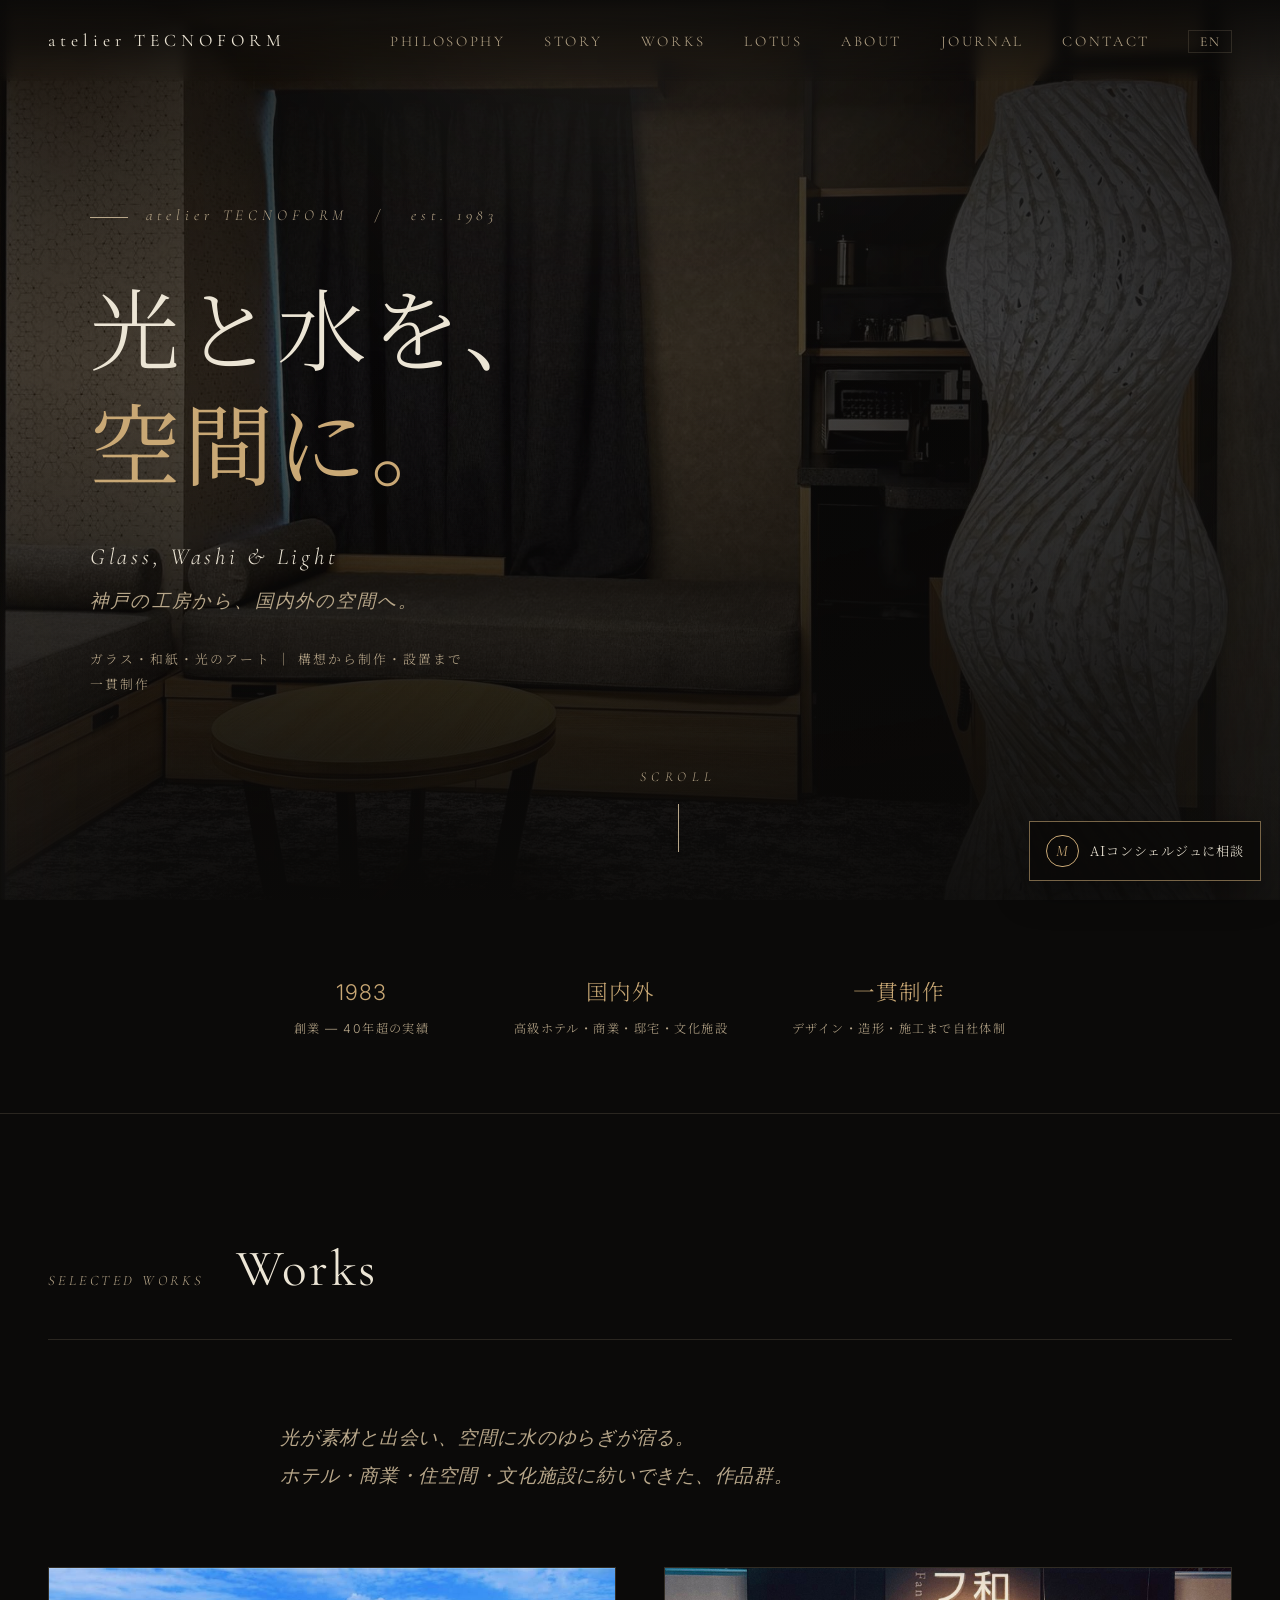
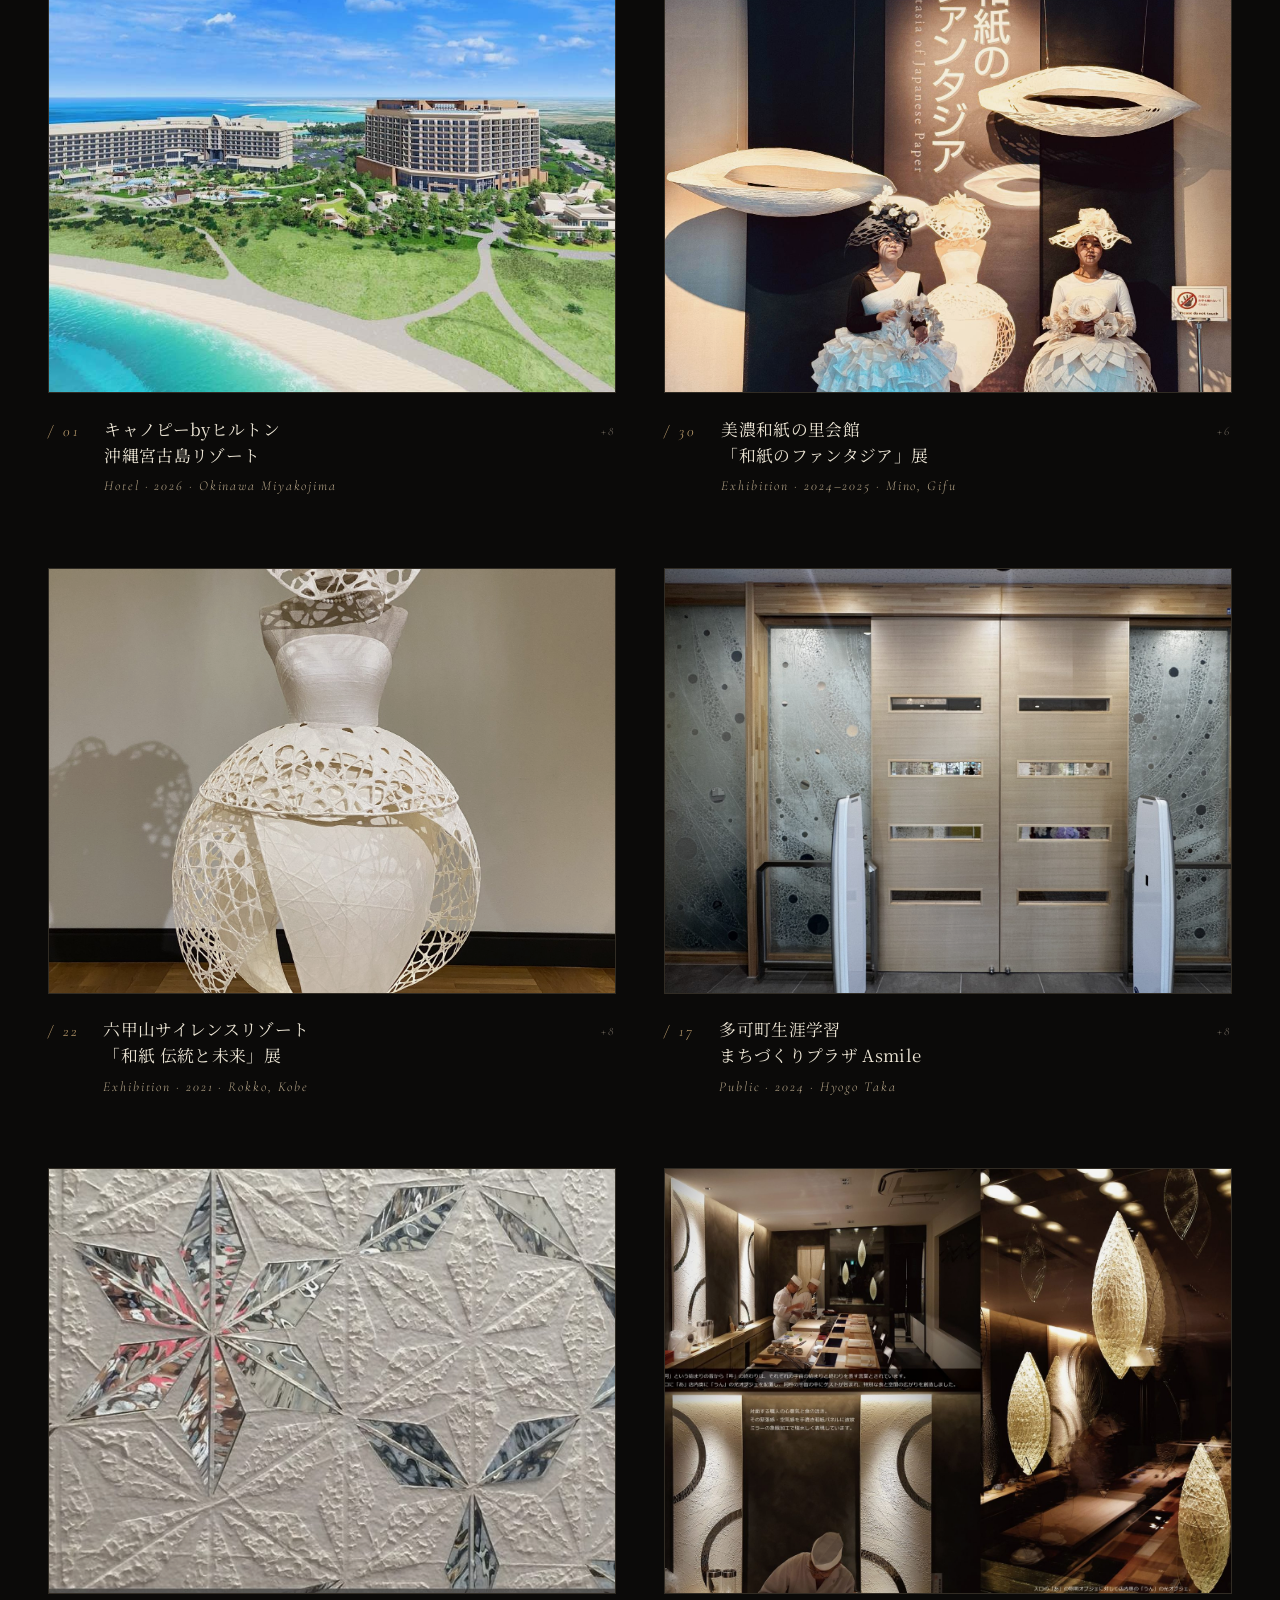
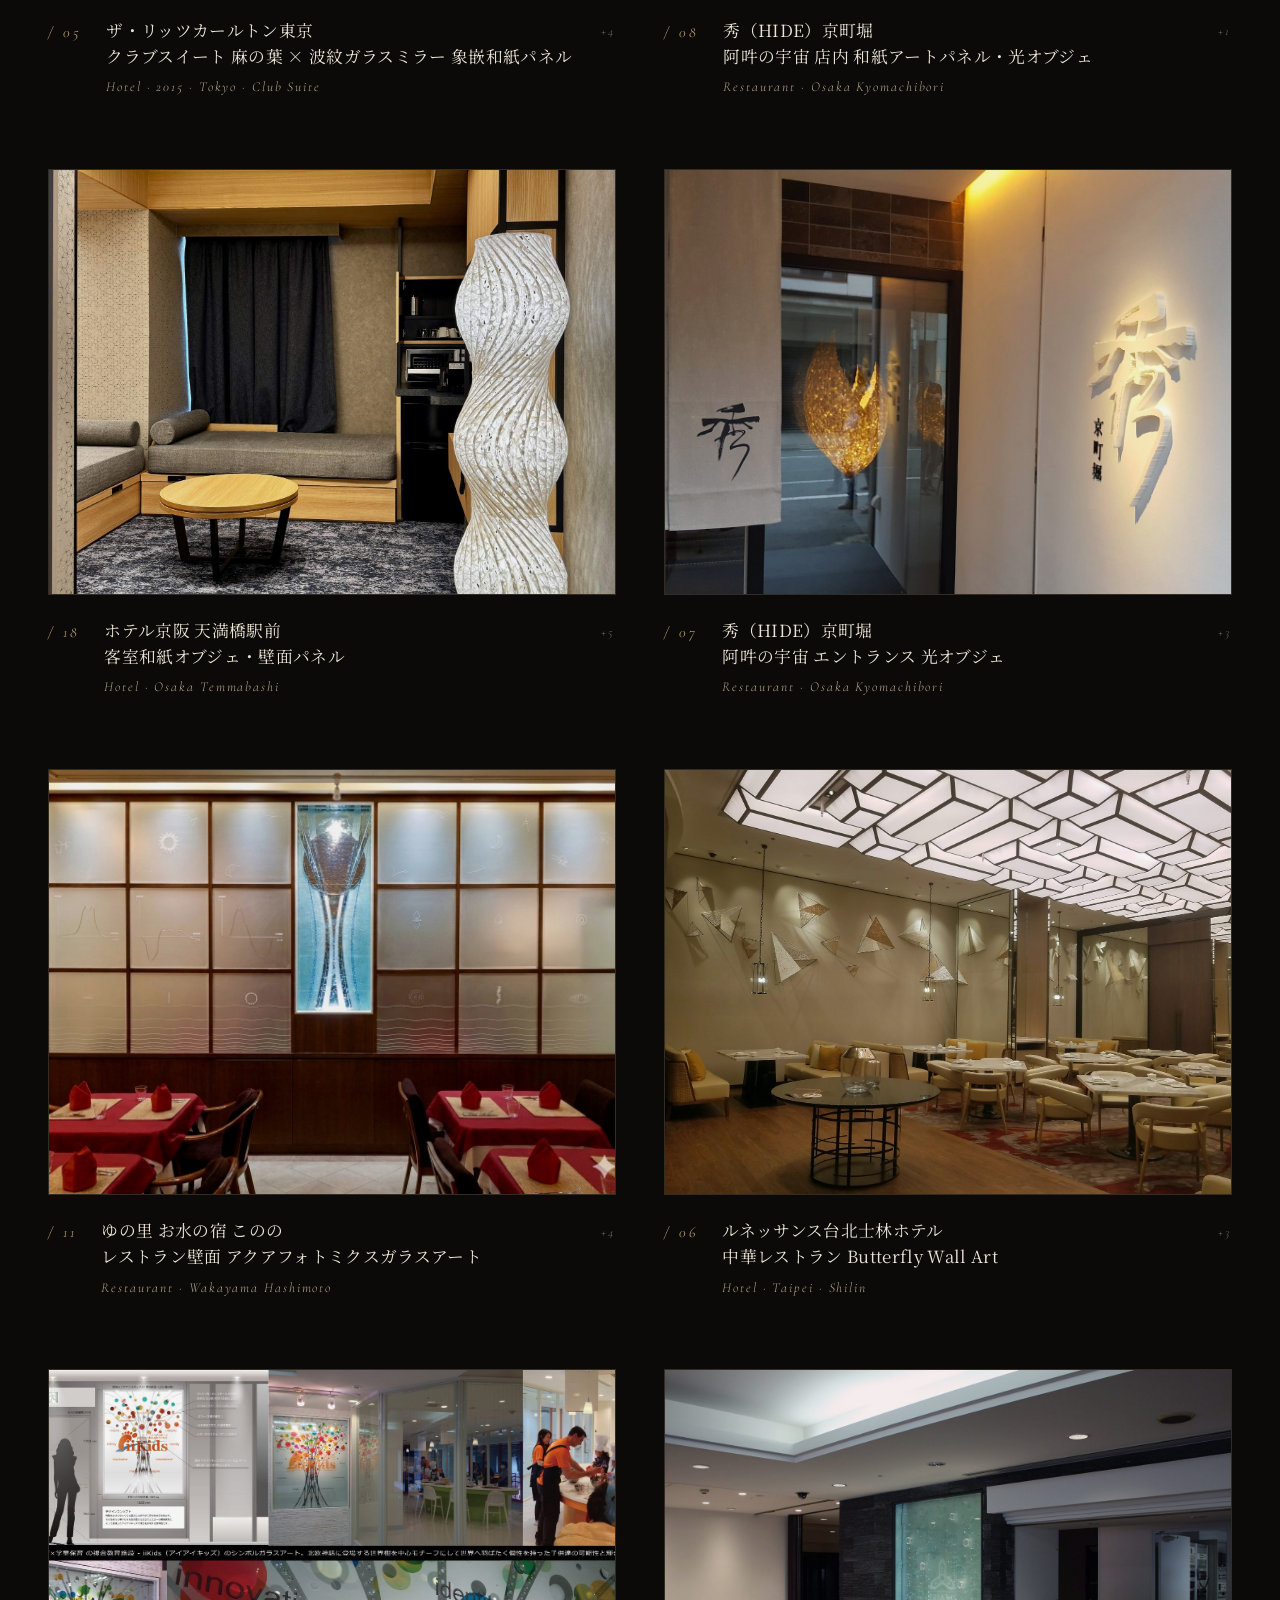
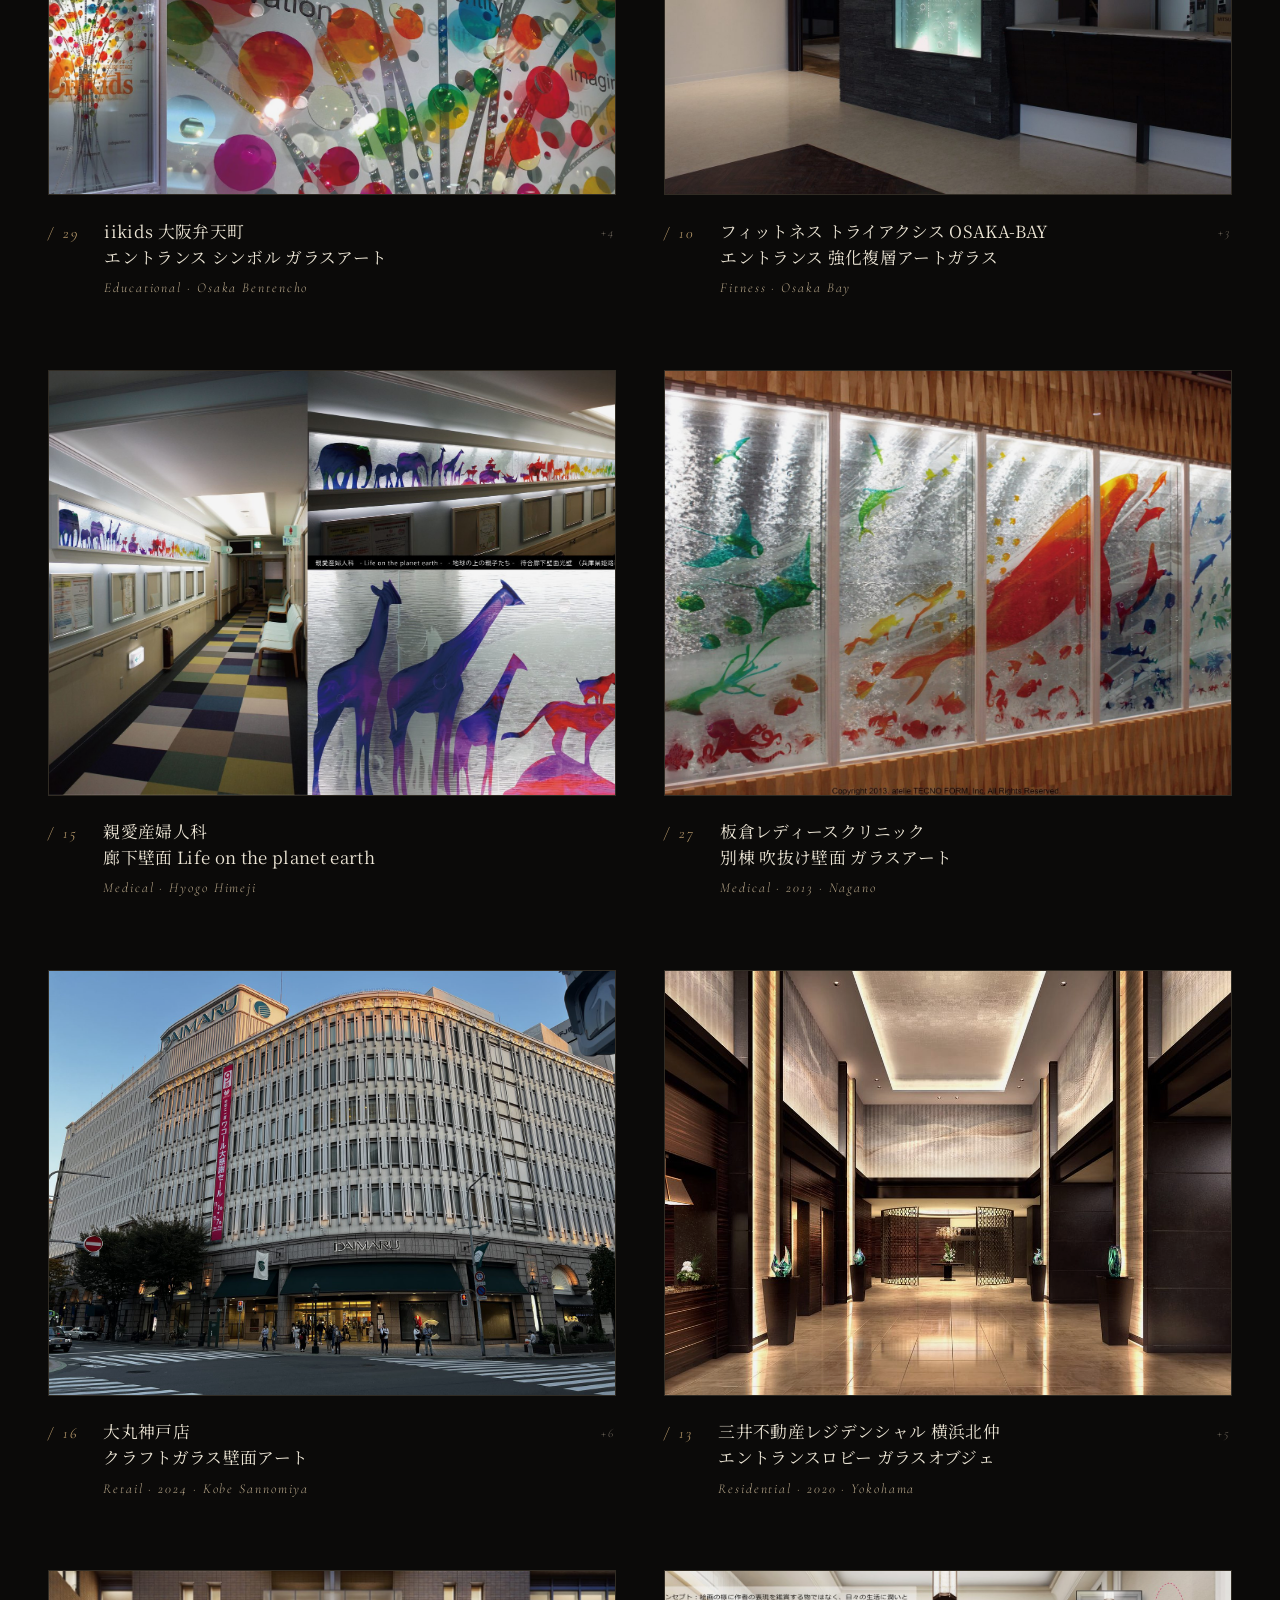
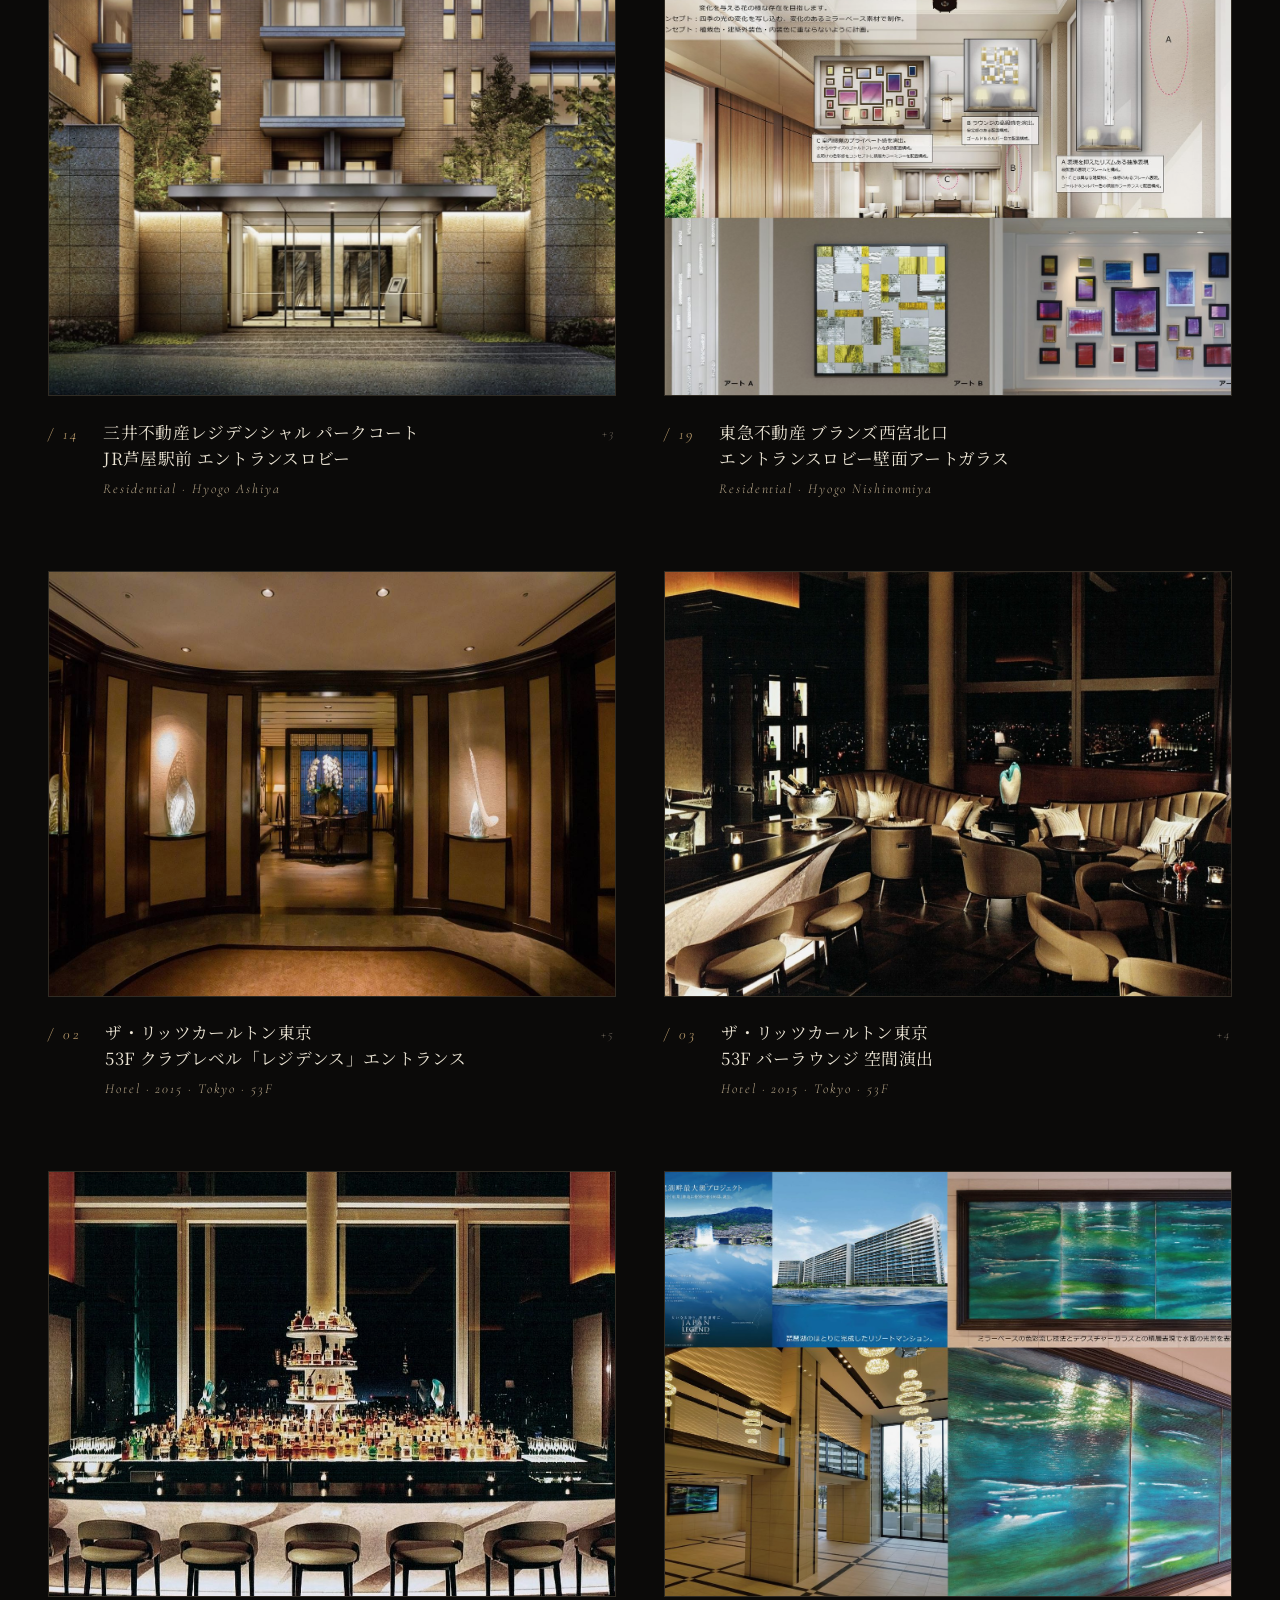
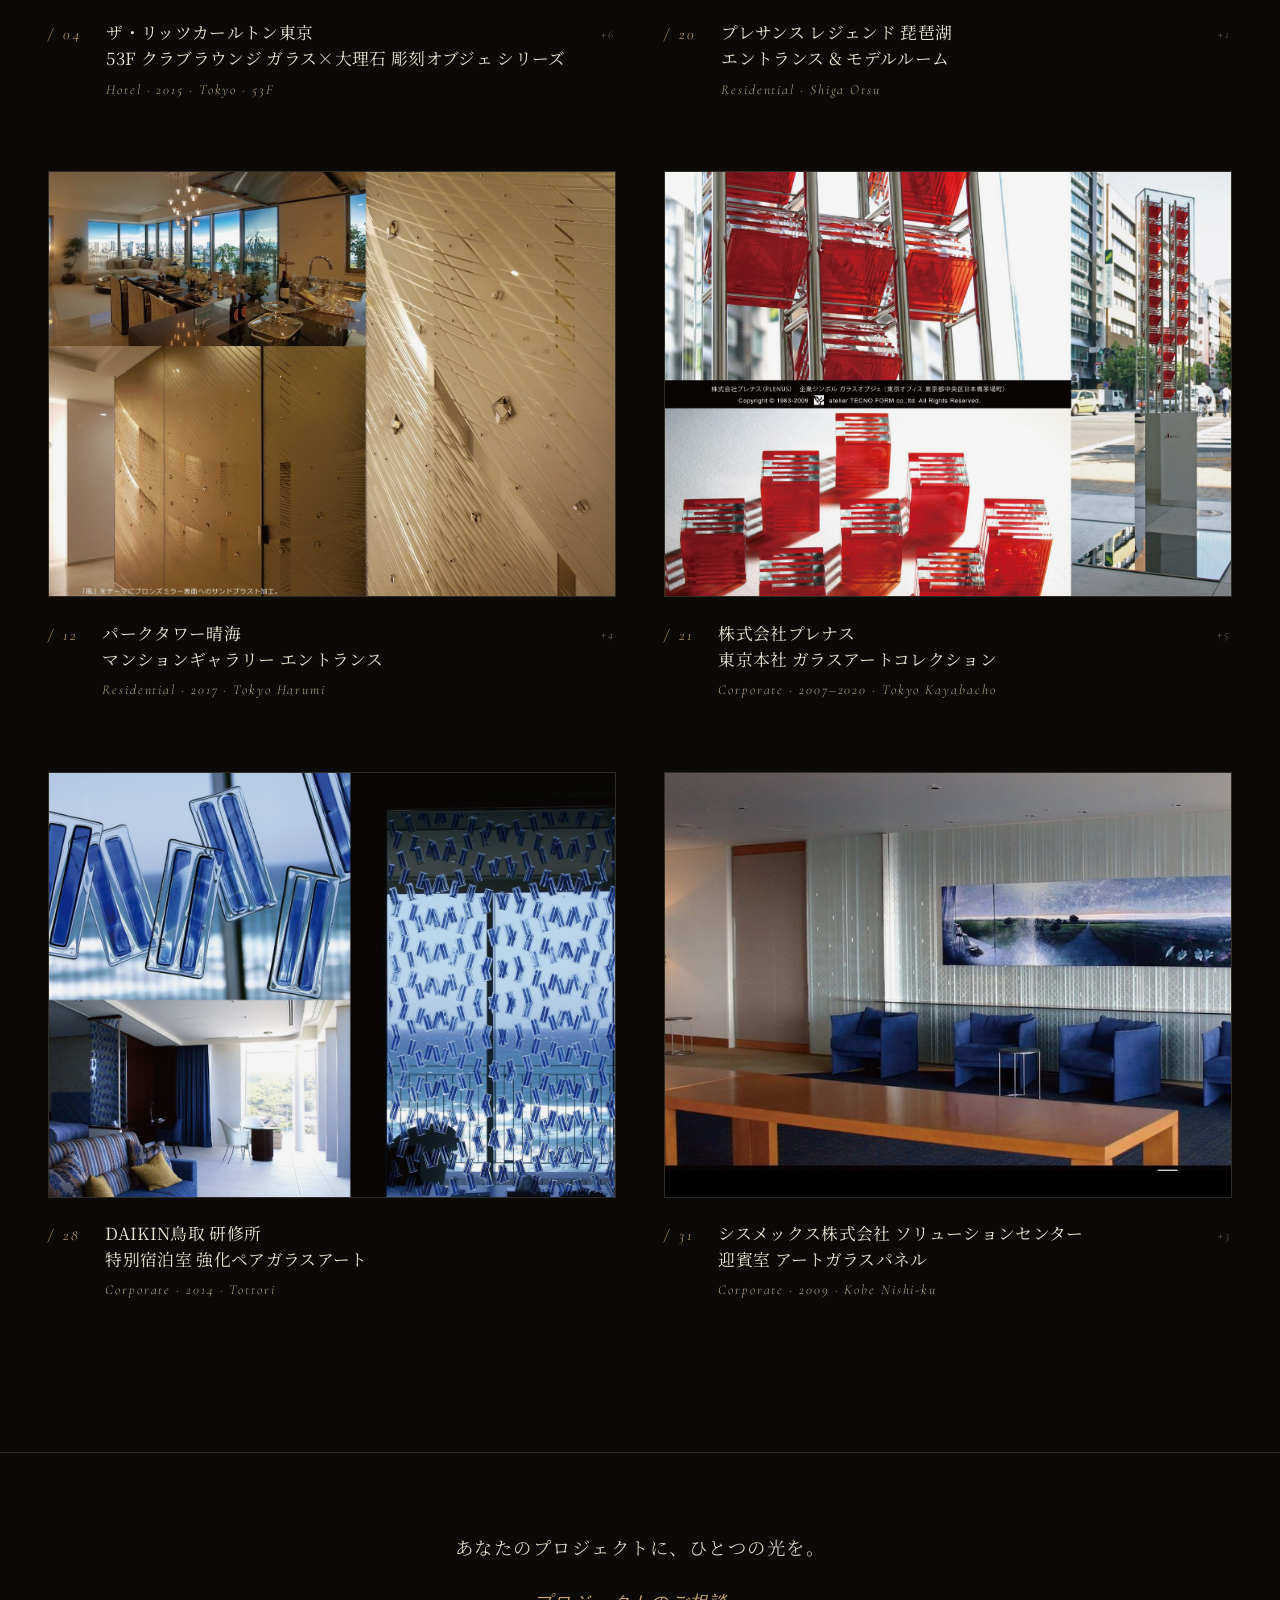
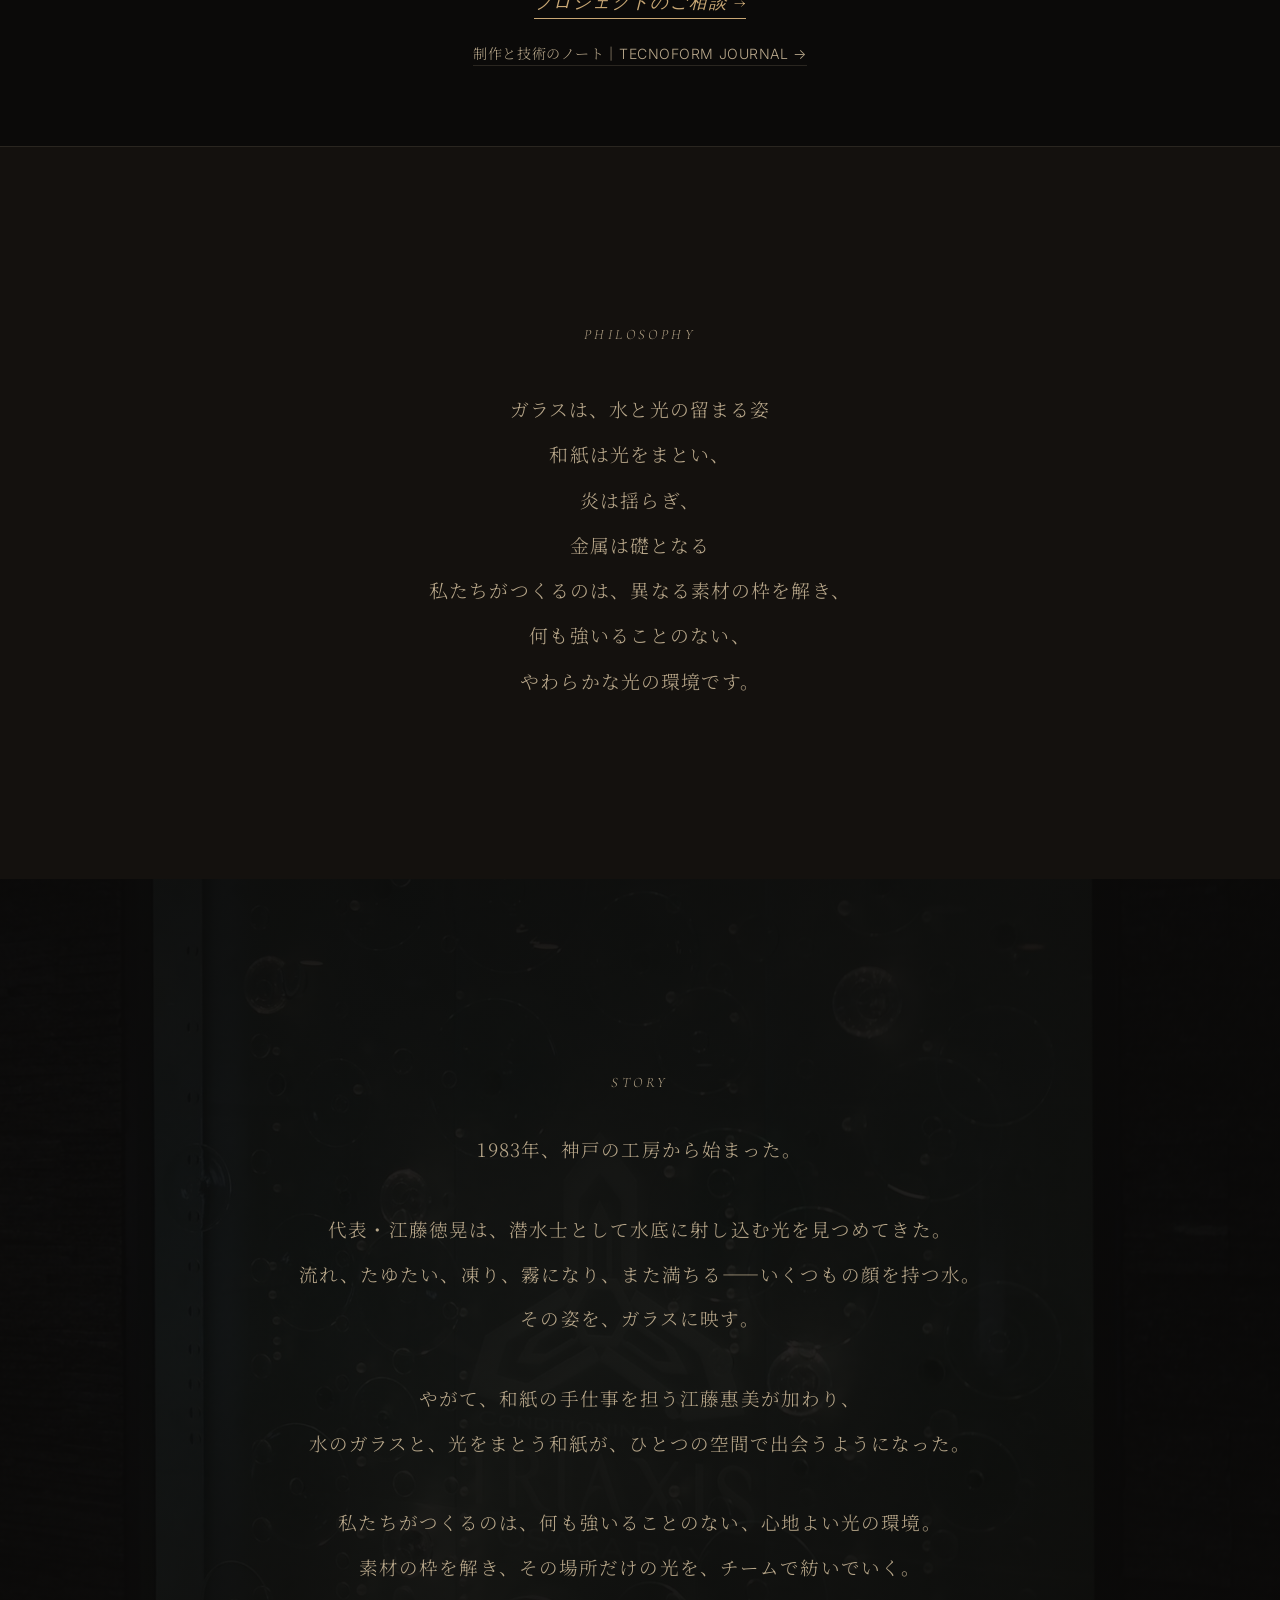
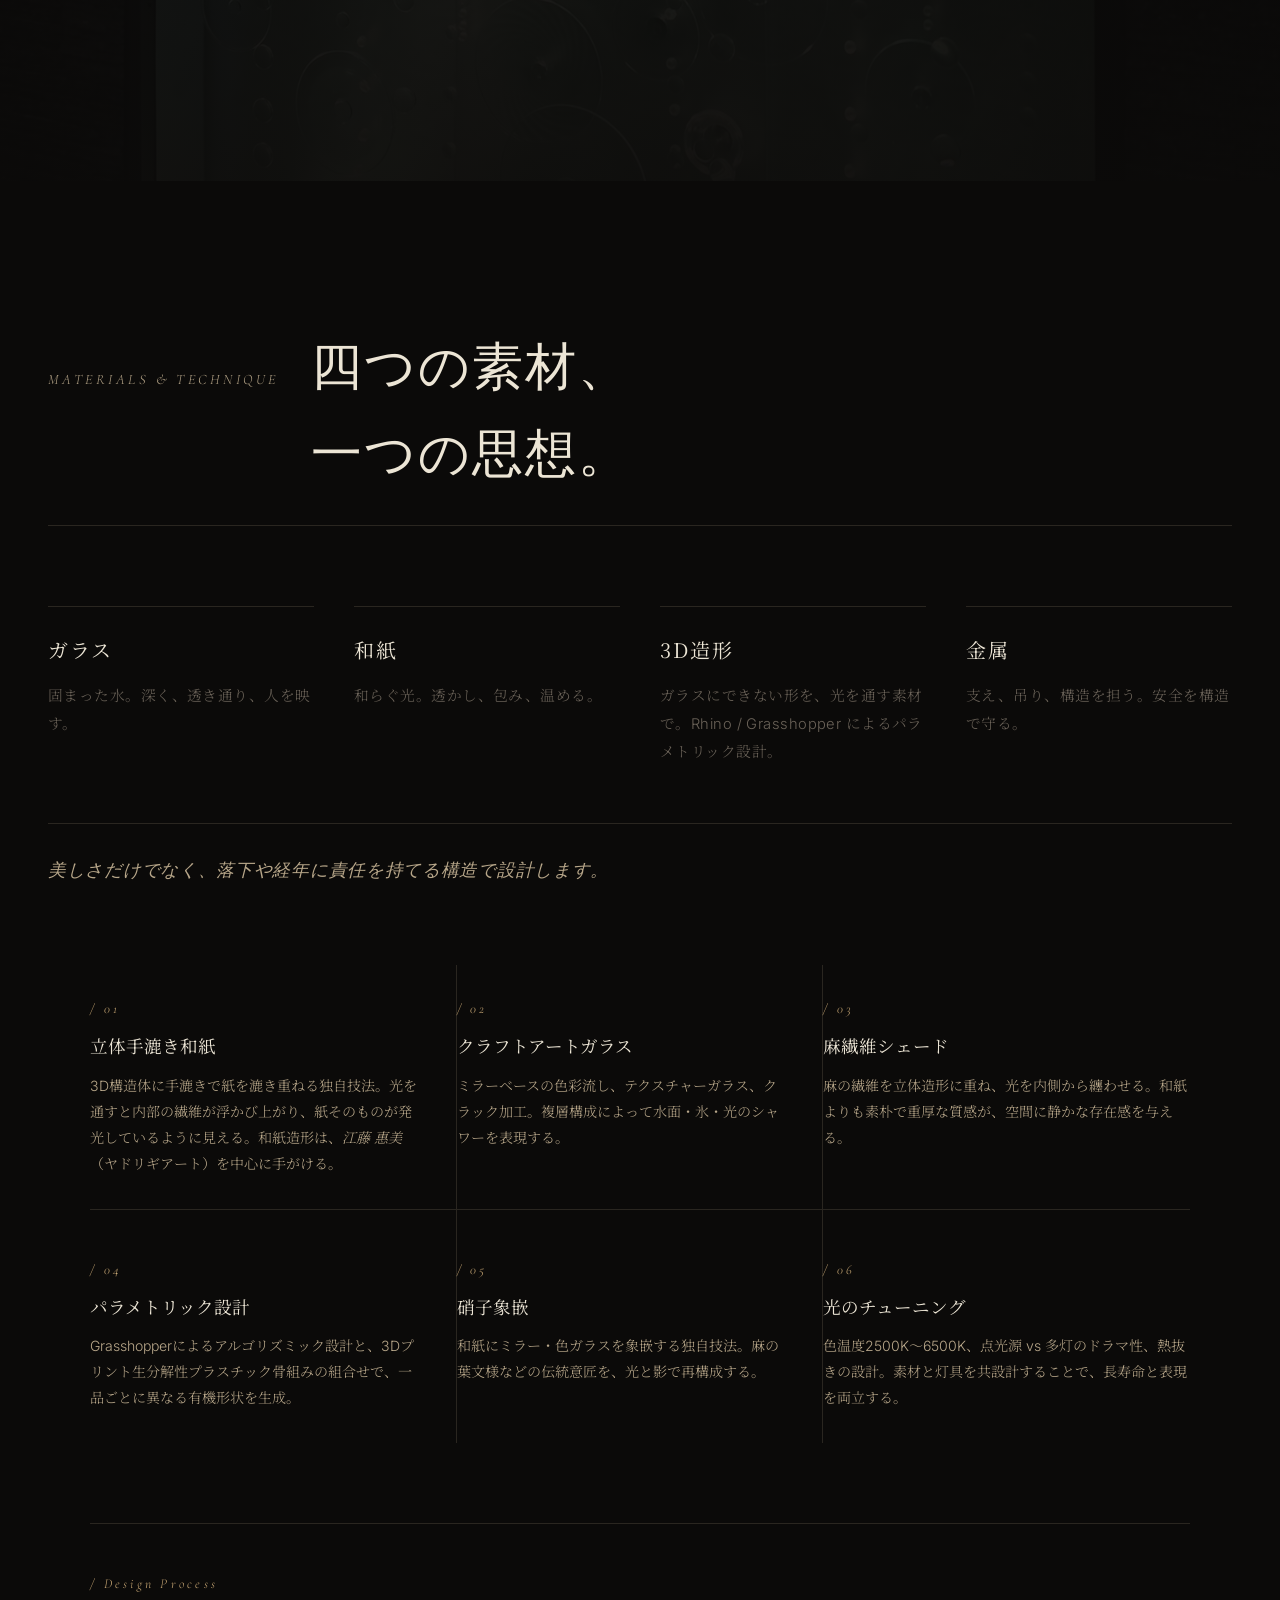
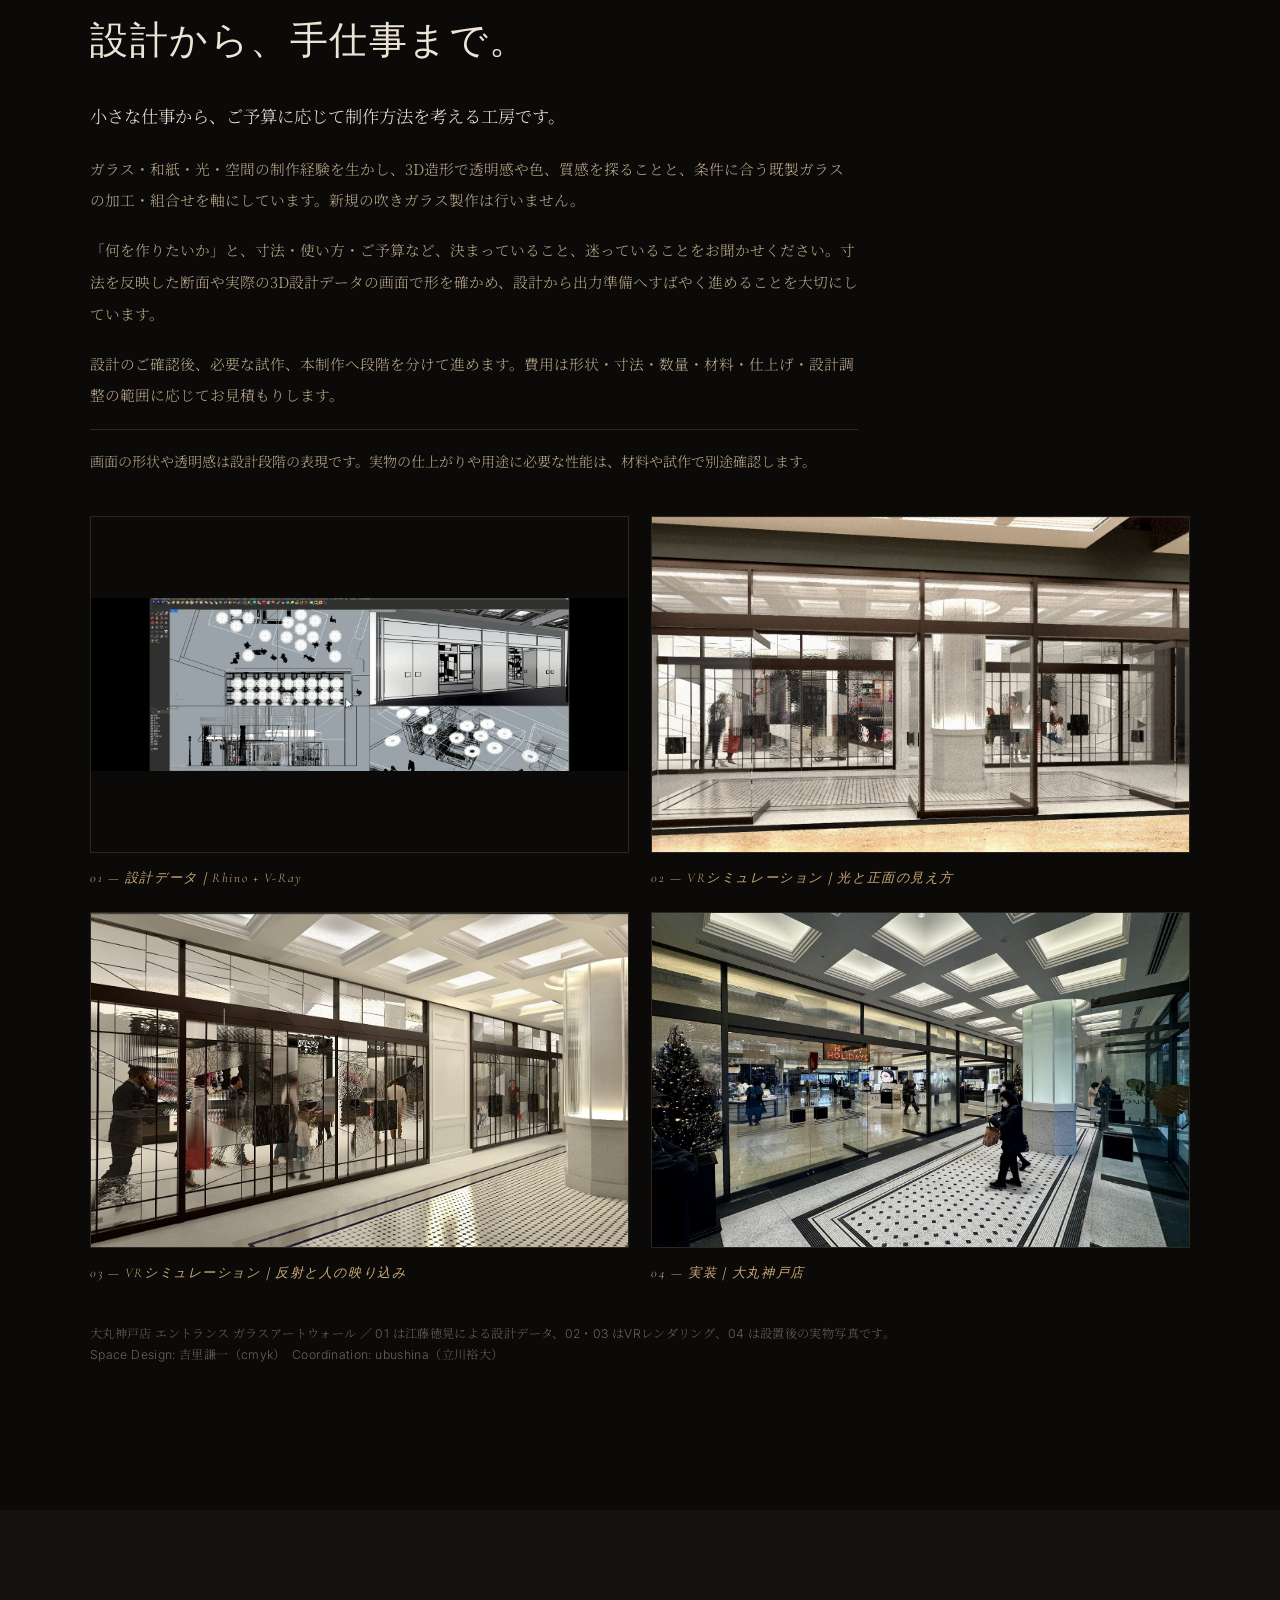
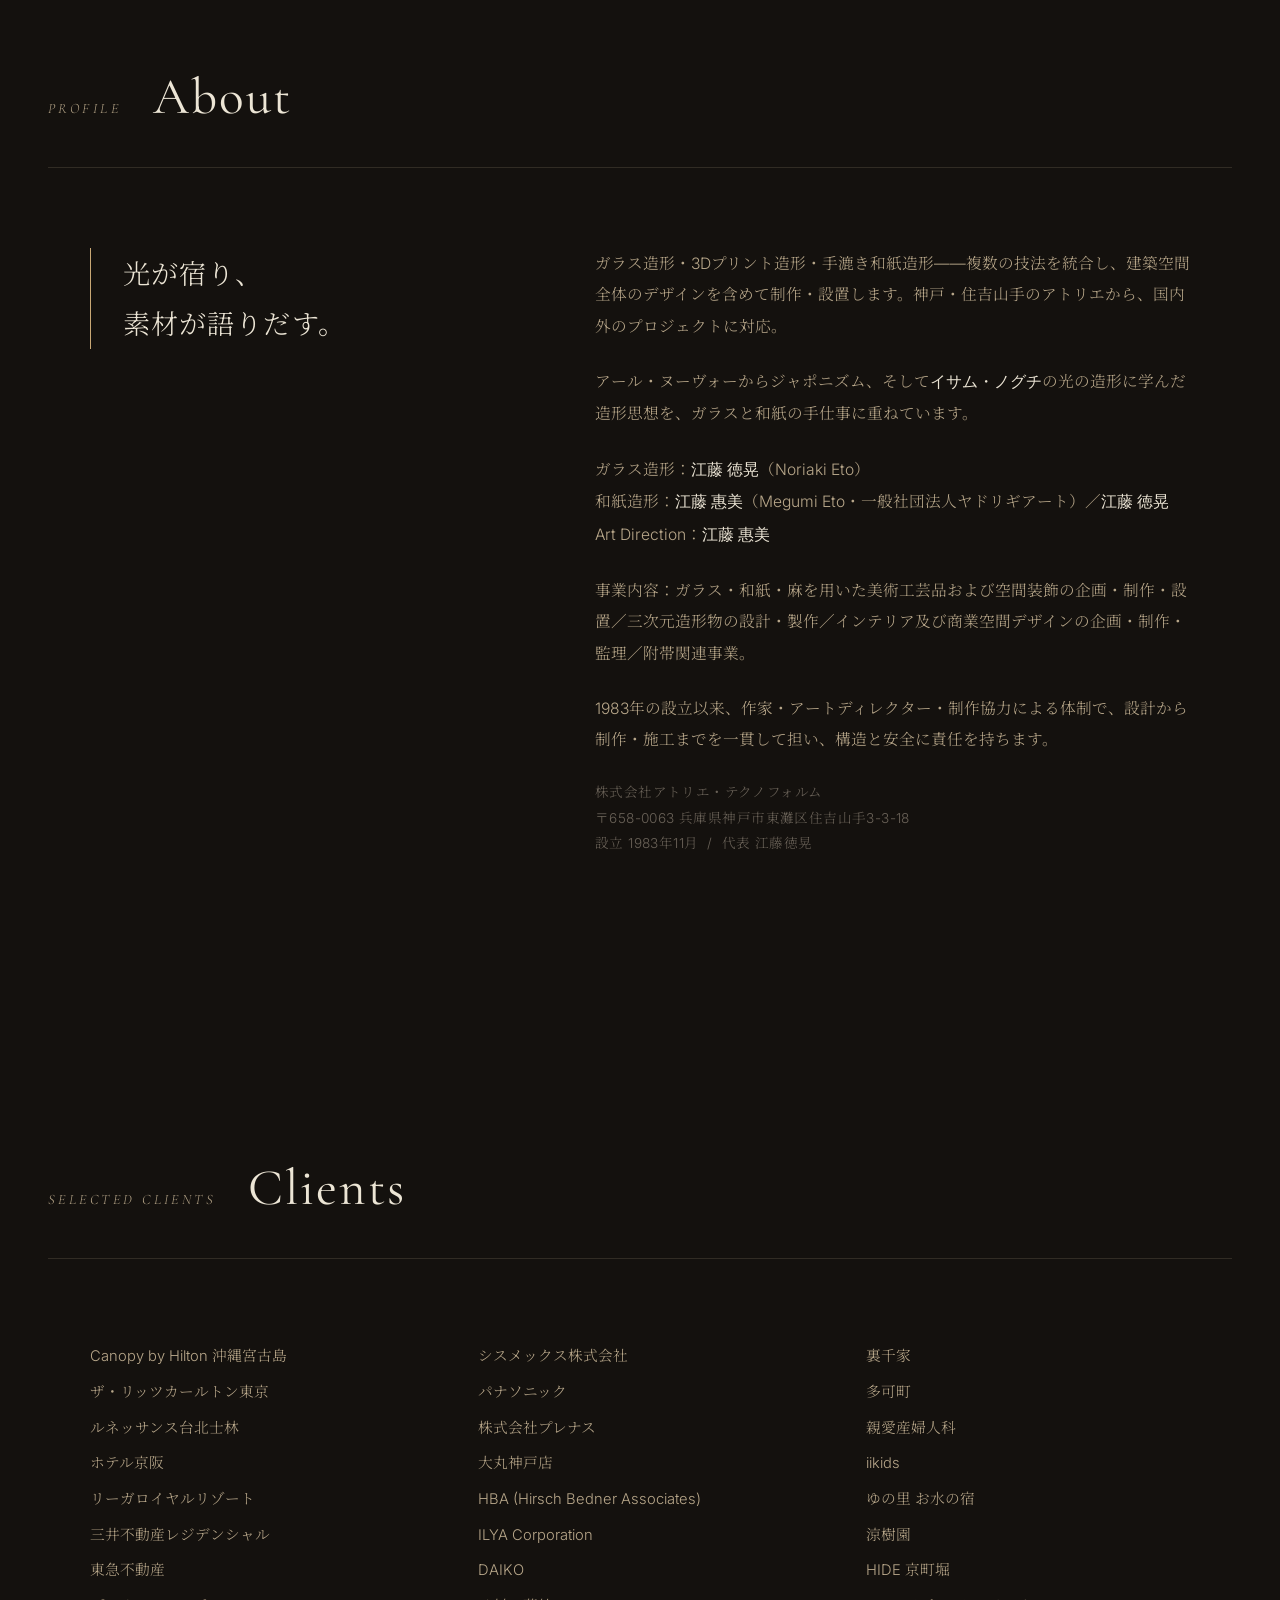
==== index.html @ 1a3e316c "Merge a1945842712498d7104a9cc98749a6c8e4fd6892 into 557e2948858fb593e59379b5f1c42b4d461e4089" ====
<!DOCTYPE html>
<html lang="ja">
<head>
<meta charset="UTF-8">
<meta name="viewport" content="width=device-width, initial-scale=1.0">
<title>ガラスアート・和紙・光の空間制作 | atelier TECNOFORM（神戸・1983〜）</title>
<meta name="description" content="ホテル・商業空間・邸宅・医療施設のガラスアート、和紙照明、光のインスタレーションを、構想から制作・設置まで一貫制作。ザ・リッツ・カールトン東京、三井不動産ほか実績多数。神戸の工房 atelier TECNOFORM。">
<meta name="keywords" content="光と水の作家,江藤徳晃,ガラスアート,和紙照明,パラメトリックデザイン,照明オブジェ,エントランスアート,高級ホテル内装,企業エントランス,邸宅アート,壁面アート,アトリエ,テクノフォルム">
<link rel="icon" type="image/svg+xml" href="favicon.svg">
<link rel="stylesheet" href="mirai.css">
<!-- Open Graph -->
<meta property="og:title" content="ガラスアート・和紙・光の空間制作 | atelier TECNOFORM">
<meta property="og:description" content="ホテル・商業・邸宅・医療施設のガラスアート、和紙照明、光のインスタレーション。構想から制作・設置まで一貫制作。神戸の工房 atelier TECNOFORM。">
<meta property="og:type" content="website">
<meta property="og:url" content="https://atelier-tecnoform.com/">
<meta property="og:image" content="https://atelier-tecnoform.com/images/ogp.jpg">
<meta property="og:locale" content="ja_JP">
<meta property="og:site_name" content="atelier TECNOFORM">
<!-- Twitter Card -->
<meta name="twitter:card" content="summary_large_image">
<meta name="twitter:title" content="ガラスアート・和紙・光の空間制作 | atelier TECNOFORM">
<meta name="twitter:description" content="ホテル・商業・邸宅・医療施設のガラスアート、和紙照明、光のインスタレーション。神戸の工房 atelier TECNOFORM。">
<meta name="twitter:image" content="https://atelier-tecnoform.com/images/ogp.jpg">
<link rel="canonical" href="https://atelier-tecnoform.com/">
<link rel="preconnect" href="https://fonts.googleapis.com">
<link rel="preconnect" href="https://fonts.gstatic.com" crossorigin>
<link href="https://fonts.googleapis.com/css2?family=Cormorant+Garamond:ital,wght@0,300;0,400;0,500;1,300;1,400&family=Noto+Serif+JP:wght@200;300;400;500&family=Inter:wght@300;400;500&display=swap" rel="stylesheet">
<style>
:root {
  --ink: #0b0a09;
  --ink-soft: #14110e;
  --paper: #ece5d5;
  --paper-soft: #b8a78a;
  --paper-mute: #6a6258;
  --line: rgba(184, 167, 138, 0.18);
  --accent: #c9a875;
}
* { margin: 0; padding: 0; box-sizing: border-box; }
html { scroll-behavior: smooth; -webkit-font-smoothing: antialiased; }
body {
  background: var(--ink);
  color: var(--paper);
  font-family: 'Inter', 'Noto Serif JP', -apple-system, BlinkMacSystemFont, sans-serif;
  font-weight: 300;
  line-height: 1.7;
  overflow-x: hidden;
}
img { display: block; max-width: 100%; }
a { color: inherit; text-decoration: none; }

/* ===== NAVIGATION ===== */
.site-nav {
  position: fixed; top: 0; left: 0; right: 0;
  display: flex; justify-content: space-between; align-items: center;
  padding: 1.6rem 3rem;
  z-index: 100;
  background: linear-gradient(to bottom, rgba(11,10,9,0.92), rgba(11,10,9,0));
  backdrop-filter: blur(6px);
  -webkit-backdrop-filter: blur(6px);
  transition: padding 0.4s ease, background 0.4s ease;
}
.site-nav.scrolled {
  padding: 1rem 3rem;
  background: rgba(11,10,9,0.94);
}
.nav-logo {
  font-family: 'Cormorant Garamond', serif;
  font-size: 1.1rem; font-weight: 400;
  letter-spacing: 0.28em;
  color: var(--paper);
  white-space: nowrap;
}
.nav-links {
  list-style: none; display: flex; gap: 2.4rem;
}
.nav-links a {
  font-family: 'Cormorant Garamond', serif;
  font-size: 0.92rem; letter-spacing: 0.18em;
  text-transform: uppercase;
  color: var(--paper-soft);
  transition: color 0.3s ease;
}
.nav-links a:hover { color: var(--paper); }
.nav-toggle { display: none; background: none; border: none; color: var(--paper); cursor: pointer; }

@media (max-width: 768px) {
  .site-nav { padding: 1rem 1.2rem; }
  .nav-logo { font-size: 0.95rem; letter-spacing: 0.16em; }
  .nav-links { display: none; position: absolute; top: 100%; left: 0; right: 0;
    flex-direction: column; gap: 0; padding: 1rem 1.5rem 2rem;
    background: rgba(11,10,9,0.98); backdrop-filter: blur(8px); }
  .nav-links.open { display: flex; }
  .nav-links li { border-bottom: 1px solid var(--line); padding: 1.1rem 0; }
  .nav-toggle { display: block; font-size: 1.4rem; letter-spacing: 0.18em; }
}

/* ===== HERO ===== */
#hero {
  position: relative;
  min-height: 100vh; min-height: 100svh;
  display: flex; flex-direction: column; justify-content: center;
  padding: 0 3rem; overflow: hidden;
}
.hero-bg-slides {
  position: absolute; inset: 0; z-index: 0; overflow: hidden;
  background: var(--ink);
}
.hero-bg-slide {
  position: absolute; inset: 0;
  background-size: cover; background-position: center;
  opacity: 0;
  transition: opacity 2.4s ease-in-out;
}
.hero-bg-slide.active {
  opacity: 0.42;
  animation: kenBurns 12s ease-out forwards;
}
@keyframes kenBurns {
  0% { transform: scale(1.0); }
  100% { transform: scale(1.10); }
}
.hero-bg-veil {
  position: absolute; inset: 0; z-index: 1;
  background: 
    radial-gradient(ellipse at 30% 50%, transparent 0%, rgba(11,10,9,0.55) 70%),
    linear-gradient(to bottom, rgba(11,10,9,0.32) 0%, rgba(11,10,9,0.18) 40%, rgba(11,10,9,0.85) 100%);
}
.hero-content {
  position: relative; z-index: 2;
  max-width: 1100px; margin: 0 auto; width: 100%;
}
.hero-mark {
  font-family: 'Cormorant Garamond', serif; font-style: italic;
  font-size: 0.95rem; color: var(--paper-soft);
  letter-spacing: 0.32em;
  margin-bottom: 2.5rem;
  opacity: 0; animation: heroFadeUp 1.4s ease 0.3s forwards;
}
.hero-mark::before {
  content: ""; display: inline-block;
  width: 38px; height: 1px; background: var(--paper-soft);
  vertical-align: middle; margin-right: 1.1rem;
}
.hero-title {
  font-family: 'Noto Serif JP', serif;
  font-weight: 300;
  font-size: clamp(2.6rem, 7vw, 5.6rem);
  line-height: 1.28; letter-spacing: 0.04em;
  color: var(--paper);
  margin-bottom: 2.4rem;
  opacity: 0; animation: heroFadeUp 1.6s ease 0.7s forwards;
}
.hero-title em {
  font-style: normal; color: var(--accent);
  font-weight: 400;
}
.hero-sub {
  font-family: 'Cormorant Garamond', serif;
  font-style: italic; font-size: 1.15rem;
  color: var(--paper-soft);
  letter-spacing: 0.12em; max-width: 580px;
  line-height: 1.8;
  opacity: 0; animation: heroFadeUp 1.6s ease 1.1s forwards;
}
.hero-sub-poem {
  display: inline-block;
  font-style: italic;
  font-size: 1.45rem;
  letter-spacing: 0.16em;
  color: var(--paper);
  margin-bottom: 0.4rem;
}
.hero-scroll {
  position: absolute; bottom: 3rem; left: 50%;
  transform: translateX(-50%); z-index: 2;
  font-family: 'Cormorant Garamond', serif; font-style: italic;
  font-size: 0.85rem; letter-spacing: 0.4em;
  color: var(--paper-soft); text-transform: uppercase;
  opacity: 0; animation: heroFadeUp 1.6s ease 1.5s forwards;
}
.hero-scroll::after {
  content: ""; display: block;
  width: 1px; height: 48px; background: var(--paper-soft);
  margin: 1rem auto 0;
  animation: scrollLine 2.2s ease-in-out infinite;
  transform-origin: top;
}
@keyframes heroFadeUp {
  from { opacity: 0; transform: translateY(20px); }
  to { opacity: 1; transform: translateY(0); }
}
@keyframes scrollLine {
  0%, 100% { transform: scaleY(0.3); opacity: 0.3; }
  50% { transform: scaleY(1); opacity: 1; }
}
@media (max-width: 768px) {
  #hero { padding: 0 1.5rem; }
  .hero-mark { font-size: 0.78rem; margin-bottom: 1.8rem; }
  .hero-mark::before { width: 22px; margin-right: 0.8rem; }
  .hero-sub-poem { font-size: 1.18rem; letter-spacing: 0.12em; }
  .hero-scroll { font-size: 0.7rem; bottom: 2rem; }
  .hero-scroll::after { height: 32px; }
}

/* ===== SECTION COMMON ===== */
section {
  padding: 9rem 3rem;
  position: relative;
}
@media (max-width: 768px) {
  section { padding: 5rem 1.5rem; }
}
.section-head {
  max-width: 1280px; margin: 0 auto 5rem;
  display: flex; align-items: baseline; gap: 2rem;
  border-bottom: 1px solid var(--line);
  padding-bottom: 1.6rem;
}
.section-label {
  font-family: 'Cormorant Garamond', serif; font-style: italic;
  font-size: 0.9rem; letter-spacing: 0.24em;
  color: var(--paper-soft); text-transform: uppercase;
}
.section-title {
  font-family: 'Cormorant Garamond', serif; font-weight: 400;
  font-size: clamp(2rem, 4vw, 3.4rem);
  letter-spacing: 0.04em; color: var(--paper);
}
@media (max-width: 768px) {
  .section-head { margin-bottom: 3rem; flex-direction: column; gap: 0.4rem; align-items: flex-start; }
}

/* ===== WORKS ===== */
#works { padding-top: 7rem; }
.works-lead {
  max-width: 1280px; margin: 0 auto 4.5rem;
  font-family: 'Cormorant Garamond', serif; font-style: italic;
  font-size: 1.18rem; line-height: 2;
  color: var(--paper-soft);
  letter-spacing: 0.04em;
  max-width: 720px;
}
.works-grid {
  max-width: 1280px; margin: 0 auto;
  display: grid; grid-template-columns: repeat(2, 1fr);
  gap: 4rem 3rem;
}
@media (max-width: 768px) {
  .works-grid { grid-template-columns: 1fr; gap: 3rem; }
  .works-lead { font-size: 1.02rem; line-height: 1.85; margin-bottom: 3rem; }
}
.work-card {
  cursor: pointer; position: relative;
  transition: transform 0.7s cubic-bezier(0.22, 1, 0.36, 1);
}
.work-card.is-coming { cursor: default; opacity: 0.4; }
.work-card.is-coming .work-frame { min-height: 220px; }
.work-frame {
  position: relative;
  width: 100%;
  aspect-ratio: 4 / 3;
  background: var(--ink-soft);
  overflow: hidden;
  border: 1px solid var(--line);
  transition: border-color 0.6s ease;
}
.work-frame img {
  display: block;
  width: 100%; height: 100%;
  object-fit: cover;
  object-position: center;
  background: var(--ink);
  transition: transform 1.2s cubic-bezier(0.22, 1, 0.36, 1), filter 0.6s ease;
  filter: brightness(0.96);
}
.work-card:hover .work-frame { border-color: var(--accent); }
.work-card:hover .work-frame img { transform: scale(1.025); filter: brightness(1.0); }
.work-coming-mark {
  position: absolute; inset: 0;
  display: flex; align-items: center; justify-content: center;
  font-family: 'Cormorant Garamond', serif; font-style: italic;
  font-size: 0.95rem; letter-spacing: 0.32em;
  color: var(--paper-mute); text-transform: uppercase;
}
.work-meta {
  display: flex; justify-content: space-between; align-items: baseline;
  margin-top: 1.4rem; gap: 1.5rem;
  padding-bottom: 0.4rem;
}
.work-num {
  font-family: 'Cormorant Garamond', serif; font-style: italic;
  font-size: 0.95rem; color: var(--accent);
  letter-spacing: 0.2em; flex-shrink: 0;
}
.work-info { flex: 1; }
.work-name {
  font-family: 'Noto Serif JP', serif; font-weight: 400;
  font-size: 1.05rem; line-height: 1.55;
  color: var(--paper); letter-spacing: 0.02em;
}
.work-type {
  font-family: 'Cormorant Garamond', serif; font-style: italic;
  font-size: 0.85rem; color: var(--paper-soft);
  letter-spacing: 0.14em; margin-top: 0.4rem;
}
.work-imgcount {
  font-family: 'Cormorant Garamond', serif; font-style: italic;
  font-size: 0.78rem; color: var(--paper-mute);
  letter-spacing: 0.2em; flex-shrink: 0; align-self: flex-start;
  padding-top: 0.3rem;
}

/* ===== ABOUT / PHILOSOPHY ===== */
#about { background: var(--ink-soft); }
.about-grid {
  max-width: 1100px; margin: 0 auto;
  display: grid; grid-template-columns: 1fr 1.4fr;
  gap: 5rem; align-items: start;
}
.about-pull {
  font-family: 'Noto Serif JP', serif; font-weight: 300;
  font-size: clamp(1.3rem, 2.2vw, 1.7rem);
  line-height: 1.85; color: var(--paper);
  letter-spacing: 0.04em;
  border-left: 1px solid var(--accent);
  padding-left: 2rem;
}
.about-body {
  font-size: 0.98rem; line-height: 2.0;
  color: var(--paper-soft);
}
.about-body p + p { margin-top: 1.5rem; }
.about-body em {
  font-style: italic; color: var(--paper);
  font-family: 'Cormorant Garamond', serif;
}
@media (max-width: 768px) {
  .about-grid { grid-template-columns: 1fr; gap: 2.5rem; }
  .about-pull { padding-left: 1.2rem; font-size: 1.15rem; }
}

/* ===== TECHNOLOGY ===== */
.tech-list {
  max-width: 1100px; margin: 0 auto;
  display: grid; grid-template-columns: repeat(3, 1fr);
  gap: 0;
}
.tech-item {
  padding: 2rem 2rem 2rem 0;
  border-right: 1px solid var(--line);
}
.tech-item:nth-child(3n) { border-right: none; padding-right: 0; }
.tech-item:nth-child(n+4) { padding-top: 3rem; border-top: 1px solid var(--line); margin-top: 0; }
.tech-num {
  font-family: 'Cormorant Garamond', serif; font-style: italic;
  font-size: 0.85rem; color: var(--accent);
  letter-spacing: 0.24em; margin-bottom: 0.8rem;
}
.tech-title {
  font-family: 'Noto Serif JP', serif; font-weight: 400;
  font-size: 1.1rem; color: var(--paper);
  margin-bottom: 0.8rem; line-height: 1.5;
}
.tech-desc {
  font-size: 0.88rem; line-height: 1.85;
  color: var(--paper-soft);
}
@media (max-width: 768px) {
  .tech-list { grid-template-columns: 1fr; }
  .tech-item { border-right: none; border-bottom: 1px solid var(--line); padding: 1.6rem 0; }
  .tech-item:nth-child(n+4) { padding-top: 1.6rem; border-top: none; }
  .tech-item:last-child { border-bottom: none; }
}

/* ===== CLIENTS ===== */
#clients { background: var(--ink-soft); }
.clients-grid {
  max-width: 1100px; margin: 0 auto;
  columns: 3; column-gap: 4rem;
  font-size: 0.92rem;
  color: var(--paper-soft);
  line-height: 2.1;
}
.clients-grid li {
  list-style: none;
  break-inside: avoid;
  padding: 0.15rem 0;
}
@media (max-width: 768px) {
  .clients-grid { columns: 1; }
}

/* ===== CONTACT ===== */
#contact { text-align: center; padding: 8rem 3rem; }
.contact-tagline {
  font-family: 'Cormorant Garamond', serif; font-style: italic;
  font-size: clamp(1.4rem, 2.5vw, 2rem);
  color: var(--paper-soft);
  margin-bottom: 2.4rem; letter-spacing: 0.06em;
  line-height: 1.6;
}
.contact-mail {
  font-family: 'Cormorant Garamond', serif;
  font-size: clamp(1.6rem, 3.5vw, 2.6rem);
  color: var(--accent);
  letter-spacing: 0.12em;
  border-bottom: 1px solid var(--accent);
  padding-bottom: 0.4rem;
  display: inline-block;
  transition: color 0.4s ease, border-color 0.4s ease;
}
.contact-mail:hover { color: var(--paper); border-color: var(--paper); }
.contact-info {
  margin-top: 3rem;
  font-size: 0.92rem; color: var(--paper-mute);
  letter-spacing: 0.08em;
  line-height: 2;
}
footer {
  border-top: 1px solid var(--line);
  padding: 2rem 3rem;
  text-align: center;
  font-family: 'Cormorant Garamond', serif; font-style: italic;
  font-size: 0.78rem; letter-spacing: 0.2em;
  color: var(--paper-mute);
}

/* ===== LIGHTBOX ===== */
.lightbox {
  position: fixed; inset: 0; z-index: 200;
  background: #0b0a09;
  display: none;
  opacity: 0; transition: opacity 0.45s ease;
  overflow-y: auto; -webkit-overflow-scrolling: touch;
}
.lightbox.is-open { display: block; opacity: 1; }
.lb-header {
  padding: 1.2rem 2rem;
  display: flex; justify-content: space-between; align-items: center;
  border-bottom: 1px solid var(--line);
  position: sticky; top: 0; z-index: 10;
  background: #0b0a09;
}
.lb-counter {
  font-family: 'Cormorant Garamond', serif; font-style: italic;
  font-size: 0.95rem; letter-spacing: 0.22em;
  color: var(--paper-soft);
}
.lb-close {
  background: none; border: none; cursor: pointer;
  color: var(--paper); font-size: 1.6rem;
  font-family: 'Cormorant Garamond', serif;
  width: 44px; height: 44px;
  display: flex; align-items: center; justify-content: center;
  border: 1px solid var(--line);
  transition: border-color 0.3s ease, color 0.3s ease;
}
.lb-close:hover { border-color: var(--accent); color: var(--accent); }

.lb-stage {
  position: relative;
  display: flex; align-items: center; justify-content: center;
  padding: 2rem;
  width: 100%; box-sizing: border-box;
}
.lb-img-wrap {
  position: relative;
  width: 100%;
  display: flex; align-items: center; justify-content: center;
}
.lb-img {
  max-width: 100%; max-height: 78vh;
  width: auto; height: auto;
  object-fit: contain;
  transition: opacity 0.4s ease;
  box-shadow: 0 30px 80px rgba(0,0,0,0.5);
}
.lb-img.loading { opacity: 0; }

.lb-nav {
  position: absolute; top: 50%;
  transform: translateY(-50%);
  background: rgba(11,10,9,0.85); border: 1px solid rgba(255,255,255,0.3);
  color: #ffffff; cursor: pointer;
  width: 52px; height: 52px;
  display: flex; align-items: center; justify-content: center;
  font-family: 'Cormorant Garamond', serif;
  font-size: 1.8rem;
  transition: border-color 0.3s ease, color 0.3s ease, background 0.3s ease;
  z-index: 2;
}
.lb-nav:hover { border-color: var(--accent); color: var(--accent); background: rgba(11,10,9,0.95); }
.lb-prev { left: 1.5rem; }
.lb-next { right: 1.5rem; }
.lb-nav.is-hidden { display: none; }

.lb-footer {
  display: block;
  padding: 2rem 2rem 2.4rem;
  border-top: 1px solid var(--line);
  max-width: 1100px;
  margin: 0 auto;
  width: 100%;
  box-sizing: border-box;
  text-align: center;
  background: transparent;
}
.lb-title {
  font-family: 'Noto Serif JP', serif; font-weight: 400;
  font-size: clamp(1.1rem, 2vw, 1.5rem);
  color: var(--paper); letter-spacing: 0.04em; line-height: 1.55;
  margin-bottom: 0.6rem;
}
.lb-meta {
  font-family: 'Cormorant Garamond', serif; font-style: italic;
  font-size: 0.9rem; letter-spacing: 0.18em;
  color: var(--paper-soft);
  margin-bottom: 1rem;
}
.lb-desc {
  font-family: 'Noto Serif JP', serif;
  font-size: 1.1rem; line-height: 2.1;
  font-weight: 500;
  color: #ffffff;
  max-width: 640px; margin: 0 auto 1.4rem;
  text-align: left;
  letter-spacing: 0.03em;
}
.lb-desc em {
  font-style: italic;
  color: var(--accent);
  font-weight: 600;
  letter-spacing: 0.05em;
}
.lb-desc:empty { display: none; }
.lb-credit {
  font-family: 'Cormorant Garamond', serif; font-style: italic;
  font-size: 0.82rem; line-height: 1.85;
  color: var(--paper-mute);
  letter-spacing: 0.04em;
}
.lb-credit:empty { display: none; }

/* タイトル+メタを画像の上に配置 */
.lb-caption {
  display: block;
  padding: 1.8rem 2rem 1.2rem;
  text-align: left;
  max-width: 1100px;
  margin: 0 auto;
  width: 100%;
  box-sizing: border-box;
}
.lb-caption .lb-title {
  font-family: 'Noto Serif JP', serif; font-weight: 400;
  font-size: clamp(1.2rem, 2.4vw, 1.7rem);
  color: var(--paper); letter-spacing: 0.04em; line-height: 1.55;
  margin-bottom: 0.7rem;
}
.lb-caption .lb-meta {
  font-family: 'Cormorant Garamond', serif; font-style: italic;
  font-size: 0.95rem; letter-spacing: 0.22em;
  color: var(--accent);
  margin-bottom: 0;
}
.lb-back {
  margin-top: 2rem;
  background: transparent;
  border: 1px solid var(--line);
  color: var(--paper);
  font-family: 'Cormorant Garamond', serif;
  font-size: 0.95rem;
  letter-spacing: 0.18em;
  padding: 0.9rem 1.8rem;
  cursor: pointer;
  transition: border-color 0.3s ease, color 0.3s ease, background 0.3s ease;
}
.lb-back:hover, .lb-back:active { border-color: var(--accent); color: var(--accent); background: rgba(201, 168, 117, 0.08); }

/* ===== SCROLL TOP BUTTON ===== */
.scroll-top {
  position: fixed; right: 1.2rem; bottom: 1.2rem;
  width: 46px; height: 46px;
  border-radius: 50%;
  background: rgba(11, 10, 9, 0.78);
  border: 1px solid var(--line);
  color: var(--paper);
  font-size: 1.25rem; line-height: 1;
  cursor: pointer; z-index: 150;
  opacity: 0; pointer-events: none;
  transform: translateY(8px);
  transition: opacity 0.35s ease, transform 0.35s ease, border-color 0.3s ease, color 0.3s ease;
  backdrop-filter: blur(6px); -webkit-backdrop-filter: blur(6px);
}
.scroll-top.is-visible { opacity: 1; pointer-events: auto; transform: translateY(0); }
.scroll-top:hover, .scroll-top:active { border-color: var(--accent); color: var(--accent); }

@media (max-width: 768px) {
  .lb-header { padding: 0.8rem 1rem; }
  .lb-close { width: 38px; height: 38px; font-size: 1.4rem; }
  .lb-caption { padding: 1.2rem 1.2rem 0.8rem; }
  .lb-stage { padding: 1rem; }
  .lb-img { max-height: 60vh; }
  .lb-nav { width: 44px; height: 44px; font-size: 1.6rem; background: rgba(0,0,0,0.75); border-color: rgba(255,255,255,0.4); }
  .lb-prev { left: 0.4rem; }
  .lb-next { right: 0.4rem; }
  .lb-footer { padding: 1.4rem 1.2rem 1.8rem; }
  .lb-back { font-size: 0.88rem; padding: 0.8rem 1.4rem; }
  .scroll-top { right: 0.9rem; bottom: 0.9rem; width: 42px; height: 42px; font-size: 1.15rem; }
}

/* ===== SCROLL REVEAL ===== */
.reveal { opacity: 0; transform: translateY(28px); transition: opacity 0.9s ease, transform 0.9s cubic-bezier(0.22, 1, 0.36, 1); }
.reveal.in { opacity: 1; transform: translateY(0); }
.about-corp { margin-top: 1.6rem; font-size: 0.85rem; color: var(--paper-mute); line-height: 1.9; letter-spacing: 0.03em; }
.about-body em { font-style: normal; color: var(--paper); }

/* ===== CONCEPT ===== */
#concept {
  background: var(--ink-soft);
  text-align: center;
  padding: 11rem 3rem;
}
.concept-inner { max-width: 760px; margin: 0 auto; }
#concept .section-label { display: block; margin-bottom: 2.4rem; }
.concept-head {
  font-family: 'Noto Serif JP', serif; font-weight: 300;
  font-size: clamp(1.7rem, 4vw, 2.8rem);
  letter-spacing: 0.08em; color: var(--paper);
  margin-bottom: 2.8rem; line-height: 1.5;
}
.concept-body {
  font-family: 'Noto Serif JP', serif; font-weight: 300;
  font-size: clamp(1rem, 1.6vw, 1.18rem);
  line-height: 2.4; letter-spacing: 0.06em;
  color: var(--paper-soft);
}
@media (max-width: 768px) {
  #concept { padding: 6rem 1.6rem; }
  .concept-body { line-height: 2.2; text-align: left; }
}

/* ===== STORY ===== */
#story {
  position: relative; overflow: hidden;
  padding: 12rem 3rem;
}
.story-bg {
  position: absolute; inset: 0;
  background-size: cover; background-position: center;
  filter: saturate(0.7) brightness(0.5);
  transform: scale(1.05);
  z-index: 0;
}
.story-veil {
  position: absolute; inset: 0; z-index: 1;
  background: linear-gradient(180deg, rgba(11,10,9,0.86), rgba(11,10,9,0.78), rgba(11,10,9,0.92));
}
.story-inner {
  position: relative; z-index: 2;
  max-width: 760px; margin: 0 auto; text-align: center;
}
#story .section-label { display: block; margin-bottom: 2rem; }
.story-head {
  font-family: 'Noto Serif JP', serif; font-weight: 300;
  font-size: clamp(1.8rem, 4.4vw, 3rem);
  letter-spacing: 0.08em; color: var(--paper);
  margin-bottom: 2.6rem; line-height: 1.5;
}
.story-body {
  font-family: 'Noto Serif JP', serif; font-weight: 300;
  font-size: clamp(1rem, 1.6vw, 1.16rem);
  line-height: 2.4; letter-spacing: 0.06em;
  color: var(--paper-soft);
}
.story-body + .story-body { margin-top: 2.2rem; }
.story-divider {
  width: 1px; height: 64px; margin: 4rem auto;
  background: linear-gradient(to bottom, transparent, var(--accent), transparent);
}
.story-subhead {
  font-family: 'Cormorant Garamond', serif; font-style: italic;
  font-weight: 400; font-size: clamp(1.2rem, 2.4vw, 1.6rem);
  letter-spacing: 0.06em; color: var(--paper);
  margin-bottom: 1.8rem;
}
.story-body-sm { font-size: clamp(0.95rem, 1.4vw, 1.05rem); line-height: 2.2; }
.story-body em, .mebius-body em { font-style: normal; color: var(--accent); }
@media (max-width: 768px) {
  #story { padding: 6.5rem 1.6rem; }
  .story-body { text-align: left; line-height: 2.15; }
  .story-divider { margin: 3rem auto; }
}

/* ===== MATERIALS ===== */
.materials-grid {
  max-width: 1280px; margin: 0 auto 3.5rem;
  display: grid; grid-template-columns: repeat(4, 1fr); gap: 2.5rem;
}
.material-item { padding-top: 1.6rem; border-top: 1px solid var(--line); }
.material-name {
  font-family: 'Noto Serif JP', serif; font-weight: 400;
  font-size: 1.25rem; letter-spacing: 0.1em; color: var(--paper);
  margin-bottom: 1rem;
}
.material-desc {
  font-size: 0.92rem; line-height: 1.9; color: var(--paper-mute);
  letter-spacing: 0.03em;
}
.materials-trust {
  max-width: 1280px; margin: 0 auto 5rem;
  font-family: 'Cormorant Garamond', serif; font-style: italic;
  font-size: 1.1rem; color: var(--paper-soft); letter-spacing: 0.04em;
  padding-top: 2rem; border-top: 1px solid var(--line);
}
@media (max-width: 768px) {
  .materials-grid { grid-template-columns: repeat(2, 1fr); gap: 1.8rem 1.4rem; margin-bottom: 2.5rem; }
  .materials-trust { margin-bottom: 3rem; font-size: 1rem; }
}

/* ===== MEBIUS ===== */
#mebius {
  display: grid; grid-template-columns: 1.1fr 0.9fr; gap: 4rem; align-items: center;
  max-width: 1280px; margin: 0 auto; padding: 9rem 3rem;
}
.mebius-media { overflow: hidden; }
.mebius-media img {
  width: 100%; height: 100%; max-height: 560px; object-fit: cover;
  filter: saturate(0.85);
}
.mebius-text { padding: 1rem 0; }
#mebius .section-label { display: block; margin-bottom: 1.6rem; }
.mebius-head {
  font-family: 'Cormorant Garamond', serif; font-weight: 400;
  font-size: clamp(2.4rem, 5vw, 3.8rem); letter-spacing: 0.05em;
  color: var(--accent); line-height: 1.1; margin-bottom: 1.8rem;
}
.mebius-head-sub {
  display: block; margin-top: 0.8rem;
  font-family: 'Noto Serif JP', serif; font-weight: 300;
  font-size: clamp(1.05rem, 2vw, 1.4rem); letter-spacing: 0.08em;
  color: var(--paper);
}
.mebius-body {
  font-family: 'Noto Serif JP', serif; font-weight: 300;
  font-size: 1.05rem; line-height: 2.2; letter-spacing: 0.05em;
  color: var(--paper-soft); margin-bottom: 1.6rem;
}
.mebius-note { font-size: 0.82rem; color: var(--paper-mute); letter-spacing: 0.04em; }
@media (max-width: 900px) {
  #mebius { grid-template-columns: 1fr; gap: 2.2rem; padding: 6rem 1.6rem; }
  .mebius-media img { max-height: 380px; }
}

/* ===== CONTACT additions ===== */
#contact { text-align: center; }
#contact .section-label { display: block; margin-bottom: 2rem; }
.contact-lead {
  font-family: 'Noto Serif JP', serif; font-weight: 300;
  font-size: 1.02rem; line-height: 2; color: var(--paper-soft);
  letter-spacing: 0.05em; margin: 0 auto 3rem; max-width: 560px;
}
.contact-cta {
  display: inline-block; margin-bottom: 3.5rem;
  font-family: 'Cormorant Garamond', serif; font-size: 1.15rem;
  letter-spacing: 0.18em; text-transform: uppercase; color: var(--ink);
  background: var(--accent); padding: 1.1rem 3.2rem;
  border: 1px solid var(--accent); border-radius: 1px;
  transition: background 0.3s ease, color 0.3s ease;
}
.contact-cta:hover { background: transparent; color: var(--accent); }
.contact-info a { border-bottom: 1px solid var(--line); transition: border-color 0.3s ease; }
.contact-info a:hover { border-color: var(--accent); }
.contact-info-sub { margin-top: 2.4rem; font-size: 0.82rem; color: var(--paper-mute); }
@media (max-width: 768px) {
  .contact-cta { padding: 1rem 2.6rem; font-size: 1.05rem; }
}


/* ===== TECH DESIGN PROCESS ===== */
.tech-process { max-width: 1100px; margin: 5rem auto 0; padding-top: 3rem; border-top: 1px solid var(--line); }
.tech-process-label { font-family: 'Cormorant Garamond', serif; font-style: italic; font-size: 0.85rem; color: var(--accent); letter-spacing: 0.24em; margin-bottom: 0.9rem; }
.tech-process-title { font-family: 'Cormorant Garamond', serif; font-weight: 400; font-size: clamp(1.6rem, 3vw, 2.4rem); letter-spacing: 0.04em; color: var(--paper); margin-bottom: 1.4rem; }
.tech-process-lead { max-width: 760px; font-size: 0.95rem; line-height: 1.95; color: var(--paper-soft); margin-bottom: 3rem; }
.tech-process-grid { display: grid; grid-template-columns: repeat(2, 1fr); gap: 1.4rem; }
.tech-process-grid figure { margin: 0; }
.tech-process-grid img { width: 100%; aspect-ratio: 16 / 10; object-fit: cover; border: 1px solid var(--line); }
.tech-process-grid img.is-screen { object-fit: contain; background: var(--ink); }
.tech-process-grid figcaption { margin-top: 0.85rem; font-family: 'Cormorant Garamond', serif; font-style: italic; font-size: 0.82rem; color: var(--accent); letter-spacing: 0.12em; }
.tech-process-cap { margin-top: 2.4rem; font-size: 0.76rem; line-height: 1.8; color: var(--paper-mute); letter-spacing: 0.03em; }
@media (max-width: 768px) { .tech-process { margin-top: 3.5rem; } .tech-process-grid { grid-template-columns: 1fr; gap: 2rem; } }

/* ===== 営業向け追加(positioning / trust / mid-cta) ===== */
.hero-positioning{ font-size:.8rem; letter-spacing:.16em; line-height:1.9; color:var(--paper-soft); margin-top:1.9rem; max-width:30em; opacity:0; animation:heroFadeUp 1.4s ease .9s forwards; }
#trust{ padding:4.6rem 1.5rem; border-bottom:1px solid var(--line); }
.trust-bar{ max-width:1000px; margin:0 auto; display:flex; flex-wrap:wrap; justify-content:center; gap:2.4rem 4rem; text-align:center; }
.trust-cell{ display:flex; flex-direction:column; gap:.55rem; min-width:11rem; }
.trust-num{ font-size:1.35rem; letter-spacing:.06em; color:var(--accent); }
.trust-label{ font-size:.76rem; letter-spacing:.12em; color:var(--paper-soft); line-height:1.7; }
.mid-cta-band{ padding:5rem 1.5rem; text-align:center; border-top:1px solid var(--line); border-bottom:1px solid var(--line); }
.mid-cta-text{ font-size:1.15rem; letter-spacing:.08em; color:var(--paper); margin-bottom:1.5rem; }
.mid-cta-link{ font-family:'Cormorant Garamond',serif; font-style:italic; font-size:1.1rem; letter-spacing:.08em; color:var(--accent); border-bottom:1px solid var(--accent); padding-bottom:.3rem; transition:opacity .3s; }
.mid-cta-link:hover{ opacity:.6; }
.mid-cta-journal{ margin-top:1.5rem; font-size:.88rem; color:var(--paper-soft); letter-spacing:.04em; }
.mid-cta-journal a{ color:var(--paper-soft); border-bottom:1px solid var(--line); padding-bottom:.15rem; transition:color .3s,border-color .3s; }
.mid-cta-journal a:hover{ color:var(--paper); border-color:var(--paper-soft); }
@media(max-width:640px){ .trust-bar{ gap:2rem; } .trust-cell{ min-width:0; width:100%; } }
.lang-toggle{ background:none; border:1px solid var(--line); color:var(--paper-soft); font-family:'Cormorant Garamond',serif; font-size:.85rem; letter-spacing:.14em; padding:.1rem .65rem; cursor:pointer; transition:color .3s,border-color .3s; }
.lang-toggle:hover{ color:var(--accent); border-color:var(--accent); }

/* Approved workshop introduction — 2026-10-10 */
.workshop-introduction { max-width: 48rem; margin: 0 0 2.5rem; overflow-wrap: anywhere; }
.workshop-introduction p { font-family: "Noto Serif JP", serif; font-size: 0.92rem; line-height: 2.15; color: var(--paper-soft); margin: 0 0 1.15rem; }
.workshop-introduction .workshop-opening { color: var(--paper); font-size: 1.08rem; }
.workshop-introduction .workshop-note { border-top: 1px solid var(--line); padding-top: 1rem; font-size: 0.88rem; color: var(--paper-soft); }
@media (max-width: 600px) { .workshop-introduction { max-width: 100%; margin-bottom: 2rem; } .workshop-introduction p { font-size: 0.88rem; line-height: 2.05; } .workshop-introduction .workshop-opening { font-size: 1rem; } .workshop-introduction .workshop-note { font-size: 0.84rem; } }
</style>
<script type="application/ld+json">
{
  "@context": "https://schema.org",
  "@graph": [
    {
      "@type": "Organization",
      "@id": "https://atelier-tecnoform.com/#org",
      "name": "atelier TECNOFORM",
      "legalName": "株式会社アトリエ・テクノフォルム",
      "url": "https://atelier-tecnoform.com/",
      "foundingDate": "1983",
      "email": "info@atelier-tecnoform.com",
      "telephone": "+81-78-821-7551",
      "address": {
        "@type": "PostalAddress",
        "streetAddress": "住吉山手3-3-18",
        "addressLocality": "神戸市東灘区",
        "addressRegion": "兵庫県",
        "addressCountry": "JP"
      },
      "founder": { "@id": "https://atelier-tecnoform.com/#person" },
      "sameAs": [
        "https://www.instagram.com/noriaki_etoh/",
        "https://www.facebook.com/atelier.tecno.form/"
      ]
    },
    {
      "@type": "Person",
      "@id": "https://atelier-tecnoform.com/#person",
      "name": "江藤徳晃",
      "alternateName": "Noriaki Eto",
      "jobTitle": "光と水の作家",
      "worksFor": { "@id": "https://atelier-tecnoform.com/#org" },
      "url": "https://atelier-tecnoform.com/"
    }
  ]
}
</script>
<style>
#hero-water{ position:absolute; inset:0; z-index:1; pointer-events:none;
  mix-blend-mode:screen; opacity:0.56; filter:blur(1.5px); -webkit-filter:blur(1.5px); }
</style>
</head>
<body>

<nav class="site-nav">
  <a href="#hero" class="nav-logo">atelier TECNOFORM</a>
  <button class="nav-toggle" type="button" aria-label="menu" aria-expanded="false" aria-controls="primary-navigation">MENU</button>
  <ul class="nav-links" id="primary-navigation">
    <li><a href="#concept">Philosophy</a></li>
    <li><a href="#story">Story</a></li>
    <li><a href="#works">Works</a></li>
    <li><a href="lotus.html">Lotus</a></li>
    <li><a href="#about">About</a></li>
    <li><a href="journal.html">Journal</a></li>
    <li><a href="#contact">Contact</a></li>
    <li><button class="lang-toggle" id="langToggle" type="button" aria-label="英語に切り替える">EN</button></li>
  </ul>
</nav>

<!-- HERO -->
<section id="hero">
  <!-- HERO_ROTATION_START -->
  <div class="hero-bg-slides">
    <div class="hero-bg-slide active" style="background-image: url('images/ritz-club-foyer.jpg');"></div>
    <div class="hero-bg-slide" style="background-image: url('images/hotel-keihan-tenmabashi-04.jpg');"></div>
    <div class="hero-bg-slide" style="background-image: url('images/presance-biwako-entrance.jpg');"></div>
    <div class="hero-bg-slide" style="background-image: url('images/hide-entrance-04.jpg');"></div>
    <div class="hero-bg-slide" style="background-image: url('images/shinai-obstetrics.jpg');"></div>
    <div class="hero-bg-slide" style="background-image: url('images/sysmex_main-bb.jpg');"></div>
  </div>
  <!-- HERO_ROTATION_END -->

  <div class="hero-bg-veil"></div>
  <canvas id="hero-water" aria-hidden="true"></canvas>
  <div class="hero-content">
    <p class="hero-mark">atelier TECNOFORM &nbsp; / &nbsp; est. 1983</p>
    <h1 class="hero-title">光と水を、<br><em>空間に。</em></h1>
    <p class="hero-sub"><em class="hero-sub-poem">Glass, Washi &amp; Light</em><br>神戸の工房から、国内外の空間へ。</p>
    <p class="hero-positioning">ガラス・和紙・光のアート ｜ 構想から制作・設置まで一貫制作</p>
  </div>
  <div class="hero-scroll">Scroll</div>
</section>

<!-- TRUST BAR -->
<section id="trust">
  <div class="trust-bar reveal">
    <div class="trust-cell"><span class="trust-num">1983</span><span class="trust-label">創業 — 40年超の実績</span></div>
    <div class="trust-cell"><span class="trust-num">国内外</span><span class="trust-label">高級ホテル・商業・邸宅・文化施設</span></div>
    <div class="trust-cell"><span class="trust-num">一貫制作</span><span class="trust-label">デザイン・造形・施工まで自社体制</span></div>
  </div>
</section>

<!-- WORKS -->
<section id="works">
  <div class="section-head">
    <span class="section-label">Selected Works</span>
    <h2 class="section-title">Works</h2>
  </div>
  <p class="works-lead reveal">光が素材と出会い、空間に水のゆらぎが宿る。<br>ホテル・商業・住空間・文化施設に紡いできた、作品群。</p>
  <div class="works-grid" id="worksGrid">
    <!-- JSで動的生成 -->
  </div>
</section>

<!-- MID CTA -->
<section class="mid-cta-band reveal">
  <p class="mid-cta-text">あなたのプロジェクトに、ひとつの光を。</p>
  <a href="#contact" class="mid-cta-link">プロジェクトのご相談 →</a>
  <p class="mid-cta-journal"><a href="journal.html">制作と技術のノート｜TECNOFORM JOURNAL →</a></p>
</section>

<!-- CONCEPT -->
<section id="concept">
  <div class="concept-inner reveal">
    <span class="section-label">Philosophy</span>
    <p class="concept-body">
      ガラスは、水と光の留まる姿<br>
      和紙は光をまとい、<br>
      炎は揺らぎ、<br>
      金属は礎となる
    </p>
    <p class="concept-body">
      私たちがつくるのは、異なる素材の枠を解き、<br>
      何も強いることのない、<br>
      やわらかな光の環境です。
    </p>
  </div>
</section>

<!-- STORY -->
<section id="story">
  <div class="story-bg" style="background-image: url('images/triaxis-05.jpg');"></div>
  <div class="story-veil"></div>
  <div class="story-inner">
    <span class="section-label reveal">Story</span>
    <p class="story-body reveal">
      1983年、神戸の工房から始まった。
    </p>
    <p class="story-body reveal">
      代表・江藤徳晃は、潜水士として水底に射し込む光を見つめてきた。<br>
      流れ、たゆたい、凍り、霧になり、また満ちる——いくつもの顔を持つ水。<br>
      その姿を、ガラスに映す。
    </p>
    <p class="story-body reveal">
      やがて、和紙の手仕事を担う江藤惠美が加わり、<br>
      水のガラスと、光をまとう和紙が、ひとつの空間で出会うようになった。
    </p>
    <p class="story-body reveal">
      私たちがつくるのは、何も強いることのない、心地よい光の環境。<br>
      素材の枠を解き、その場所だけの光を、チームで紡いでいく。
    </p>
  </div>
</section>

<!-- MATERIALS & TECHNOLOGY -->
<section id="technology">
  <div class="section-head">
    <span class="section-label">Materials &amp; Technique</span>
    <h2 class="section-title">四つの素材、<br>一つの思想。</h2>
  </div>
  <div class="materials-grid">
    <div class="material-item reveal">
      <h3 class="material-name">ガラス</h3>
      <p class="material-desc">固まった水。深く、透き通り、人を映す。</p>
    </div>
    <div class="material-item reveal">
      <h3 class="material-name">和紙</h3>
      <p class="material-desc">和らぐ光。透かし、包み、温める。</p>
    </div>
    <div class="material-item reveal">
      <h3 class="material-name">3D造形</h3>
      <p class="material-desc">ガラスにできない形を、光を通す素材で。Rhino / Grasshopper によるパラメトリック設計。</p>
    </div>
    <div class="material-item reveal">
      <h3 class="material-name">金属</h3>
      <p class="material-desc">支え、吊り、構造を担う。安全を構造で守る。</p>
    </div>
  </div>
  <p class="materials-trust reveal">美しさだけでなく、落下や経年に責任を持てる構造で設計します。</p>
  <div class="tech-list">
    <div class="tech-item reveal">
      <div class="tech-num">/ 01</div>
      <h3 class="tech-title">立体手漉き和紙</h3>
      <p class="tech-desc">3D構造体に手漉きで紙を漉き重ねる独自技法。光を通すと内部の繊維が浮かび上がり、紙そのものが発光しているように見える。和紙造形は、<em>江藤 惠美</em>（ヤドリギアート）を中心に手がける。</p>
    </div>
    <div class="tech-item reveal">
      <div class="tech-num">/ 02</div>
      <h3 class="tech-title">クラフトアートガラス</h3>
      <p class="tech-desc">ミラーベースの色彩流し、テクスチャーガラス、クラック加工。複層構成によって水面・氷・光のシャワーを表現する。</p>
    </div>
    <div class="tech-item reveal">
      <div class="tech-num">/ 03</div>
      <h3 class="tech-title">麻繊維シェード</h3>
      <p class="tech-desc">麻の繊維を立体造形に重ね、光を内側から纏わせる。和紙よりも素朴で重厚な質感が、空間に静かな存在感を与える。</p>
    </div>
    <div class="tech-item reveal">
      <div class="tech-num">/ 04</div>
      <h3 class="tech-title">パラメトリック設計</h3>
      <p class="tech-desc">Grasshopperによるアルゴリズミック設計と、3Dプリント生分解性プラスチック骨組みの組合せで、一品ごとに異なる有機形状を生成。</p>
    </div>
    <div class="tech-item reveal">
      <div class="tech-num">/ 05</div>
      <h3 class="tech-title">硝子象嵌</h3>
      <p class="tech-desc">和紙にミラー・色ガラスを象嵌する独自技法。麻の葉文様などの伝統意匠を、光と影で再構成する。</p>
    </div>
    <div class="tech-item reveal">
      <div class="tech-num">/ 06</div>
      <h3 class="tech-title">光のチューニング</h3>
      <p class="tech-desc">色温度2500K〜6500K、点光源 vs 多灯のドラマ性、熱抜きの設計。素材と灯具を共設計することで、長寿命と表現を両立する。</p>
    </div>
  </div>

  <div class="tech-process reveal">
    <p class="tech-process-label">/ Design Process</p>
    <h3 class="tech-process-title">設計から、手仕事まで。</h3>
    <div class="workshop-introduction" id="workshop-introduction" aria-label="工房の制作方法と相談の流れ">
      <p class="workshop-opening">小さな仕事から、ご予算に応じて制作方法を考える工房です。</p>
      <p>ガラス・和紙・光・空間の制作経験を生かし、3D造形で透明感や色、質感を探ることと、条件に合う既製ガラスの加工・組合せを軸にしています。新規の吹きガラス製作は行いません。</p>
      <p>「何を作りたいか」と、寸法・使い方・ご予算など、決まっていること、迷っていることをお聞かせください。寸法を反映した断面や実際の3D設計データの画面で形を確かめ、設計から出力準備へすばやく進めることを大切にしています。</p>
      <p>設計のご確認後、必要な試作、本制作へ段階を分けて進めます。費用は形状・寸法・数量・材料・仕上げ・設計調整の範囲に応じてお見積もりします。</p>
      <p class="workshop-note">画面の形状や透明感は設計段階の表現です。実物の仕上がりや用途に必要な性能は、材料や試作で別途確認します。</p>
    </div>
    <div class="tech-process-grid">
      <figure>
        <img class="is-screen" src="images/daimaru-kobe-process-rhino.jpg" alt="Rhino + V-Ray による設計画面">
        <figcaption>01 — 設計データ｜Rhino + V-Ray</figcaption>
      </figure>
      <figure>
        <img src="images/daimaru-kobe-process-vr.jpg" alt="VRによる空間シミュレーション（レンダリング）">
        <figcaption>02 — VRシミュレーション｜光と正面の見え方</figcaption>
      </figure>
      <figure>
        <img src="images/daimaru-kobe-process-vr2.jpg" alt="VRによる空間シミュレーション（反射・人の映り込み）">
        <figcaption>03 — VRシミュレーション｜反射と人の映り込み</figcaption>
      </figure>
      <figure>
        <img src="images/daimaru-kobe-03.jpg" alt="大丸神戸店 設置後の実物">
        <figcaption>04 — 実装｜大丸神戸店</figcaption>
      </figure>
    </div>
    <p class="tech-process-cap">大丸神戸店 エントランス ガラスアートウォール ／ 01 は江藤徳晃による設計データ、02・03 はVRレンダリング、04 は設置後の実物写真です。<br>Space Design: 吉里謙一（cmyk）　Coordination: ubushina（立川裕大）</p>
  </div>
</section>

<!-- ABOUT -->
<section id="about">
  <div class="section-head">
    <span class="section-label">Profile</span>
    <h2 class="section-title">About</h2>
  </div>
  <div class="about-grid">
    <p class="about-pull reveal">
      光が宿り、<br>
      素材が語りだす。
    </p>
    <div class="about-body reveal">
      <p>ガラス造形・3Dプリント造形・手漉き和紙造形——複数の技法を統合し、建築空間全体のデザインを含めて制作・設置します。神戸・住吉山手のアトリエから、国内外のプロジェクトに対応。</p>
      <p>アール・ヌーヴォーからジャポニズム、そして<em>イサム・ノグチ</em>の光の造形に学んだ造形思想を、ガラスと和紙の手仕事に重ねています。</p>
      <p>ガラス造形：<em>江藤 徳晃</em>（Noriaki Eto）<br>和紙造形：<em>江藤 惠美</em>（Megumi Eto・一般社団法人ヤドリギアート）／<em>江藤 徳晃</em><br>Art Direction：<em>江藤 惠美</em></p>
      <p>事業内容：ガラス・和紙・麻を用いた美術工芸品および空間装飾の企画・制作・設置／三次元造形物の設計・製作／インテリア及び商業空間デザインの企画・制作・監理／附帯関連事業。</p>
      <p>1983年の設立以来、作家・アートディレクター・制作協力による体制で、設計から制作・施工までを一貫して担い、構造と安全に責任を持ちます。</p>
      <p class="about-corp">株式会社アトリエ・テクノフォルム<br>〒658-0063 兵庫県神戸市東灘区住吉山手3-3-18<br>設立 1983年11月 &nbsp;/&nbsp; 代表 江藤徳晃</p>
    </div>
  </div>
</section>

<!-- CLIENTS -->
<section id="clients">
  <div class="section-head">
    <span class="section-label">Selected Clients</span>
    <h2 class="section-title">Clients</h2>
  </div>
  <ul class="clients-grid reveal">
    <li>Canopy by Hilton 沖縄宮古島</li>
    <li>ザ・リッツカールトン東京</li>
    <li>ルネッサンス台北士林</li>
    <li>ホテル京阪</li>
    <li>リーガロイヤルリゾート</li>
    <li>三井不動産レジデンシャル</li>
    <li>東急不動産</li>
    <li>プレサンスコーポレーション</li>
    <li>シスメックス株式会社</li>
    <li>パナソニック</li>
    <li>株式会社プレナス</li>
    <li>大丸神戸店</li>
    <li>HBA (Hirsch Bedner Associates)</li>
    <li>ILYA Corporation</li>
    <li>DAIKO</li>
    <li>乃村工藝社</li>
    <li>裏千家</li>
    <li>多可町</li>
    <li>親愛産婦人科</li>
    <li>iikids</li>
    <li>ゆの里 お水の宿</li>
    <li>涼樹園</li>
    <li>HIDE 京町堀</li>
    <li>フィットネス トライアクシス</li>
  </ul>
</section>

<!-- CONTACT -->
<section id="contact">
  <span class="section-label reveal">Contact</span>
  <p class="contact-tagline reveal">お気軽にご相談ください。</p>
  <p class="contact-lead reveal">「こんな空間にしたい」という構想段階から、ご一緒します。<br>素材のご提案・試作・制作・設置まで、一貫してお引き受けします。<br>大規模な空間から、邸宅の一隅まで。規模の大小は問いません。<br>設計初期のご相談・お見積りのみのお問い合わせも歓迎します。</p>
  <a href="mailto:info@atelier-tecnoform.com?subject=%E3%83%97%E3%83%AD%E3%82%B8%E3%82%A7%E3%82%AF%E3%83%88%E3%81%AE%E3%81%94%E7%9B%B8%E8%AB%87&body=%E3%81%8A%E4%B8%96%E8%A9%B1%E3%81%AB%E3%81%AA%E3%82%8A%E3%81%BE%E3%81%99%E3%80%82atelier%20TECNOFORM%E3%81%AE%E3%82%B5%E3%82%A4%E3%83%88%E3%81%8B%E3%82%89%E3%80%81%E3%83%97%E3%83%AD%E3%82%B8%E3%82%A7%E3%82%AF%E3%83%88%E3%81%AE%E3%81%94%E7%9B%B8%E8%AB%87%E3%81%A7%E3%81%99%E3%80%82%0A%0A%E3%80%90%E3%81%94%E7%9B%B8%E8%AB%87%E5%86%85%E5%AE%B9%E3%80%91%0A%EF%BC%88%E4%BE%8B%EF%BC%9A%E3%83%9B%E3%83%86%E3%83%AB%E3%82%A8%E3%83%B3%E3%83%88%E3%83%A9%E3%83%B3%E3%82%B9%E3%81%AE%E5%85%89%E3%82%AA%E3%83%96%E3%82%B8%E3%82%A7%E3%80%81%E4%BD%8F%E5%AE%85%E3%81%AE%E4%B8%80%E5%AE%A4%E3%80%81%E4%BB%80%E5%99%A8%E3%81%AA%E3%81%A9%EF%BC%89%0A%0A%0A%E3%80%90%E6%83%B3%E5%AE%9A%E3%82%B5%E3%82%A4%E3%82%BA%E3%83%BB%E6%95%B0%E9%87%8F%E3%80%91%0A%0A%0A%E3%80%90%E8%A8%AD%E7%BD%AE%E3%81%94%E5%B8%8C%E6%9C%9B%E6%99%82%E6%9C%9F%E3%80%91%0A%0A%0A%E3%80%90%E3%81%94%E4%BA%88%E7%AE%97%E6%84%9F%E3%80%91%EF%BC%88%E3%82%8F%E3%81%8B%E3%82%8B%E7%AF%84%E5%9B%B2%E3%81%A7%E6%A7%8B%E3%81%84%E3%81%BE%E3%81%9B%E3%82%93%EF%BC%89%0A%0A%0A%E3%80%90%E4%BC%9A%E7%A4%BE%E5%90%8D%E3%83%BB%E3%81%94%E6%8B%85%E5%BD%93%E8%80%85%E5%90%8D%E3%80%91%0A%0A%0A%E3%80%90%E3%81%94%E9%80%A3%E7%B5%A1%E5%85%88%E9%9B%BB%E8%A9%B1%E7%95%AA%E5%8F%B7%E3%80%91%0A%0A" class="contact-cta reveal">プロジェクトのご相談</a>
  <div class="contact-info reveal">
    <a href="mailto:info@atelier-tecnoform.com">info@atelier-tecnoform.com</a> &nbsp;/&nbsp; Tel 078-821-7551<br>
    <a href="https://www.instagram.com/noriaki_etoh/?hl=ja" target="_blank" rel="noopener">Instagram @noriaki_etoh</a>
  </div>
  <div class="contact-info contact-info-sub reveal">
    atelier TECNOFORM Inc; &nbsp;/&nbsp; 江藤徳晃<br>
    atelier-tecnoform.com
  </div>
</section>

<footer>
  © 1983 — 2026 &nbsp; atelier TECNOFORM Inc; &nbsp; / &nbsp; All works copyright atelier TECNOFORM Inc;<br>
  <a href="tokushoho.html" style="color:var(--paper-soft);font-style:normal;letter-spacing:0.06em;text-decoration:none;border-bottom:1px solid var(--line);padding-bottom:1px;">特定商取引法に基づく表記</a>
</footer>

<!-- MIRAI CONCIERGE v2 -->
<button class="mirai-launcher" id="miraiLauncher" type="button" aria-controls="miraiPanel" aria-expanded="false"><span class="mirai-launcher-mark">M</span><span>AIコンシェルジュに相談</span></button>
<aside class="mirai-panel" id="miraiPanel" aria-hidden="true" aria-label="ミライ AIコンシェルジュ">
 <div class="mirai-head"><div><div class="mirai-kicker">MIRAI / AI CONCIERGE</div><div class="mirai-title">ミライ｜作品案内・空間づくりのご相談</div></div><button class="mirai-close" id="miraiClose" type="button" aria-label="閉じる">×</button></div>
 <div class="mirai-stream" id="miraiStream">
  <div class="mirai-msg bot">こんにちは。atelier TECNOFORMのAIコンシェルジュ「ミライ」です。<br><br>作品を探す、素材や技術について聞く、空間づくりを相談する——その入口をお手伝いします。<br><br>「ホテルの事例」「和紙で何ができる？」「エントランスを相談したい」など、そのまま入力してください。</div>
  <div class="mirai-quick"><button class="mirai-chip" type="button" data-q="ホテルの事例を見たい">ホテルの事例</button><button class="mirai-chip" type="button" data-q="和紙で何ができますか">和紙について</button><button class="mirai-chip" type="button" data-q="ガラスアートの事例">ガラスアート</button><button class="mirai-chip" type="button" data-q="空間デザインを相談したい">相談を始める</button></div>
  <form class="mirai-lead" id="miraiLead">
   <div class="mirai-lead-title">ご相談内容をまとめます。</div>
   <div class="mirai-field"><label for="miraiKind">ご相談の種類</label><input id="miraiKind" value="建築・空間デザイン／作品制作"></div>
   <div class="mirai-field"><label for="miraiDetail">ご相談内容</label><textarea id="miraiDetail" required placeholder="例：ホテルエントランスに、光と和紙を使った壁面作品を検討しています。"></textarea></div>
   <div class="mirai-field"><label for="miraiPlace">場所・施設名</label><input id="miraiPlace" placeholder="例：大阪市／ホテル／住宅"></div>
   <div class="mirai-field"><label for="miraiTiming">ご希望時期</label><input id="miraiTiming" placeholder="例：2027年春／未定"></div>
   <div class="mirai-field"><label for="miraiBudget">ご予算感（任意）</label><input id="miraiBudget" placeholder="例：100〜300万円／相談したい"></div>
   <div class="mirai-field"><label for="miraiName">会社名・お名前</label><input id="miraiName" required></div>
   <div class="mirai-field"><label for="miraiContact">返信先メールまたは電話番号</label><input id="miraiContact" required></div>
   <button class="mirai-send" type="submit">内容を確認してメールを作成</button>
   <p class="mirai-note">入力内容はこの画面で整理し、送信時にメールアプリを開きます。ミライが見積・契約・納期・仕様を自動確定することはありません。</p>
  </form>
 </div>
 <form class="mirai-compose" id="miraiCompose"><input class="mirai-input" id="miraiInput" autocomplete="off" placeholder="作品・素材・ご相談について質問"><button class="mirai-submit" type="submit">送信</button></form>
</aside>

<!-- LIGHTBOX -->
<div class="lightbox" id="lightbox" role="dialog" aria-modal="true" aria-labelledby="lbTitle" aria-hidden="true">
  <div class="lb-header">
    <span class="lb-counter" id="lbCounter">— / —</span>
    <button class="lb-close" id="lbClose" aria-label="作品表示を閉じる">×</button>
  </div>
  <div class="lb-caption">
    <div class="lb-title" id="lbTitle"></div>
    <div class="lb-meta" id="lbMeta"></div>
  </div>
  <div class="lb-stage">
    <button class="lb-nav lb-prev" id="lbPrev" aria-label="前の画像">‹</button>
    <div class="lb-img-wrap"><img class="lb-img" id="lbImg" alt=""></div>
    <button class="lb-nav lb-next" id="lbNext" aria-label="次の画像">›</button>
  </div>
  <div class="lb-footer">
    <p class="lb-desc" id="lbDesc"></p>
    <p class="lb-credit" id="lbCredit"></p>
    <button class="lb-back" id="lbBack" type="button">✕ &nbsp;Works 一覧へ戻る</button>
  </div>
</div>

<!-- スクロールトップボタン -->
<button class="scroll-top" id="scrollTop" aria-label="ページトップへ戻る" type="button">↑</button>

<script>
/* ============ PROJECTS DATA ============ */
var PROJECTS = [{"num": "01", "title": "キャノピーbyヒルトン<br>沖縄宮古島リゾート", "meta": "Hotel · 2026 · Okinawa Miyakojima", "desc": "宮古の風と水を、光に還す<br><br>HBAが館内に紡いだのは、海外で暮らす島の娘が、祖母に会いに帰郷する物語。館内のアートは、彼女が旅の途中で目にした島の植物や光景、懐かしい宝物を写しとる。和紙と麻のシェード群は、この物語のなかで「島の花と光」を演じている。<br><br>ロビー吹き抜けでは有機的なシェードの群れが高天井から光となって降り、RETREATフロアではアーチ状のアームの先に島の花が咲く。ひとつひとつ異なる形と傾きを持つシェードは、内側から光を纏い、互いに影を落とし合いながら、宮古島の風と水の記憶を空間に宿す。HBAのイメージを設計図に起こし、型を作り、和紙を漉き、DAIKOとともに照明器具へ仕上げた。<br><br>アジア太平洋初のリゾートブランドとして2026年4月開業。", "credit": "Interior Design: HBA (Hirsch Bedner Associates)<br>Lighting Design & Fabrication: atelier TECNOFORM<br>Luminaire Engineering: DAIKO", "slides": ["images/hilton-okinawa-02.jpg", "images/hilton-okinawa-03.jpg", "images/hilton-okinawa-04.jpg", "images/hilton-okinawa-07.jpg", "images/hilton-okinawa-08.jpg", "images/hilton-okinawa-05.jpg", "images/hilton-okinawa-01.jpg", "images/hilton-okinawa-09.jpg", "images/hilton-okinawa-10.jpg"]}, {"num": "30", "title": "美濃和紙の里会館<br>「和紙のファンタジア」展", "meta": "Exhibition · 2024–2025 · Mino, Gifu", "desc": "美濃和紙の里会館の企画展<em>「和紙のファンタジア（Fantasia of Japanese Paper）」</em>（2024.12.19–2025.3.10）に出展。立体手漉き和紙による楕円オブジェ、<em>KUMO Lamp</em>（雲）、<em>蓮花型ペンダント</em> 群を atelier TECNOFORM が制作。回転体の捻れによる三次元的な幾何学オブジェと、米と蓮の花をテーマとしたランプ群を中心に、約20点の照明作品で空間全体を和紙の幻想で包んだ。<br><br>会場の<em>和紙ドレス群</em>は<em>ヤドリギアート（江藤惠美）</em>が制作。光と布、立体と平面が呼応する協奏空間を実現した。", "credit": "Overall Direction &amp; Lighting Installation: atelier TECNOFORM 江藤徳晃<br>Paper Dress Works: ヤドリギアート 江藤惠美", "slides": ["images/minowashi-fantasia-01.jpg", "images/minowashi-fantasia-05.jpg", "images/minowashi-fantasia-06.jpg", "images/minowashi-fantasia-04.jpg", "images/minowashi-fantasia-07.jpg", "images/minowashi-fantasia-03.jpg", "images/minowashi-fantasia-02.jpg"]}, {"num": "22", "title": "六甲山サイレンスリゾート<br>「和紙 伝統と未来」展", "meta": "Exhibition · 2021 · Rokko, Kobe", "desc": "六甲山サイレンスリゾート（神戸市灘区）で開催された展覧会<em>「和紙 伝統と未来」</em>（会期：2021年4月15日〜5月9日）。<em>異なる世代間の対話</em>を通じて和紙の世界を豊かにし、新たな表現を生み出すことをテーマに、神戸在住の江藤惠美・江藤徳晃が作品を発表。徳島の拝宮和紙職人<em>中村功</em>の作品も併せて展示された。<br><br>江戸期より記録が残り、六甲山で約130年ぶりに再発見された紫陽花<em>「七段花（シチダンカ）」</em>をベースモチーフに据え、花弁の構造をパラメトリックに設計。光造形（SLA／大豆油・アクリル樹脂）と熱溶解積層（FDM／生分解性プラスチック）の3Dプリントで骨格を造形し、そこへ手漉き和紙を漉き重ねた立体造形を展開した。<br><br>放散虫（ラジオラリア）に着想した<em>光オブジェ群</em>と、和紙のドレス・コサージュ・帽子による<em>装いの作品群</em>が呼応。環境にやさしく持続可能・リサイクル可能な素材を用い、伝統素材の和紙が現代の造形技術と光をまとって生まれ変わる——世代を超えた対話の場となった。<br><br>和紙の造形群は<em>ヤドリギアート（江藤惠美）</em>、光オブジェと全体構成は<em>atelier TECNOFORM（江藤徳晃）</em>が手がけた。", "credit": "Overall Direction &amp; Light Objects: atelier TECNOFORM 江藤徳晃<br>Washi Sculpture &amp; Dress Works: ヤドリギアート 江藤惠美<br>Guest Artist (Traditional Washi): 中村功（拝宮和紙・徳島）<br>Art Direction: 江藤惠美", "slides": ["images/rokko-washi-10.jpg", "images/rokko-washi-07.jpg", "images/rokko-washi-11.jpg", "images/rokko-washi-01.jpg", "images/rokko-washi-08.jpg", "images/rokko-washi-02.jpg", "images/rokko-washi-03.jpg", "images/rokko-washi-04.jpg", "images/rokko-washi-09.jpg"]}, {"num": "17", "title": "多可町生涯学習<br>まちづくりプラザ Asmile", "meta": "Public · 2024 · Hyogo Taka", "desc": "意匠主題：あふれだす<br><br>「生涯学び続けられる生きがいあふれるまちづくり」——多可町のこの目標から意匠テーマを「あふれだす」と定めました。<br><br>学びの意欲が粒となって広がり、人と人がつながり、やがて表現へと溢れ出す。地域の宝・杉原紙を用いた5つのガラスアートで空間全体に織り込んでいます。", "credit": "Architecture: 内藤建築事務所<br>Glass Art: atelier TECNOFORM", "slides": ["images/taka-town-04.jpg", "images/taka-town-05.jpg", "images/taka-town-03.jpg", "images/taka-town-07.jpg", "images/taka-town-06.jpg", "images/taka-town-08.jpg", "images/taka-town-09.jpg", "images/taka-town-01.jpg", "images/taka-town-02.jpg"]}, {"num": "05", "title": "ザ・リッツカールトン東京<br>クラブスイート 麻の葉 × 波紋ガラスミラー 象嵌和紙パネル", "meta": "Hotel · 2015 · Tokyo · Club Suite", "desc": "日本の伝統文様<em>麻の葉</em>を、手漉き生成り和紙のテクスチャーと波紋ガラスミラーの象嵌で再構成。和紙のテクスチャーが光をやわらげ、波紋を刻んだミラーがそれを返す——ひし形の連続が織りなす幾何学が、時間や視点によって表情を変える。クラブスイートに、伝統文様の静謐な格と現代の光の揺らぎを共存させた。", "credit": "Interior Design: DESIGN STUDIO SPIN / ILYA Corporation｜Coordination: ILYA Corporation / JACKIE & PARTNERS LLC｜Glass & Light: atelier TECNOFORM（江藤徳晃）｜Washi Artwork: 江藤惠美 / ヤドリギアート", "slides": ["images/ritz-suite-hemp-01.jpg", "images/ritz-suite-hemp-02.jpg", "images/ritz-suite-hemp-04.jpg", "images/ritz-suite-hemp-05.jpg", "images/ritz-suite-hemp-03.jpg"]}, {"num": "08", "title": "秀（HIDE）京町堀<br>阿吽の宇宙 店内 和紙アートパネル・光オブジェ", "meta": "Restaurant · Osaka Kyomachibori", "desc": "対面する職人の心意気と食の活き。その緊張感・空気感を、手漉き和紙パネルに波紋ミラーの象眼加工で瑞々しく表現。入口の「あ」の照明オブジェに対して、店内奥の「<em>うん</em>」の光オブジェ。ミラー効果で幽玄な光景を創り出す。", "credit": "Washi Art Panel &amp; Light Object: atelier TECNOFORM", "slides": ["images/hide-interior.jpg", "images/hide-interior-02.jpg"]}, {"num": "18", "title": "ホテル京阪 天満橋駅前<br>客室和紙オブジェ・壁面パネル", "meta": "Hotel · Osaka Temmabashi", "desc": "客室を彩るシリーズ作品。兵庫県の伝統工芸『杉原紙』を用いた立体和紙の螺旋ねじれ型卓上ライトは、内部の3Dプリント骨組みが透けて柔らかな光を放つ。壁面パネルは細長い和紙基板に、麻糸の交差線とクリア・グレー・青・黒の多色ガラス石を象嵌。天井照明や襖の和紙加工も手がけ、客室全体に杉原紙の表情を通わせた。水の流れを思わせる有機的なフォルムが、出張・観光のひとときに静かな宿りを与える。", "credit": "Washi Objects, Wall Panels &amp; Surface Finishing: atelier TECNOFORM<br>Space Design: ZYCC（ジーク）<br>Lighting Fixture Production: DAIKO（大光電機）", "slides": ["images/hotel-keihan-tenmabashi-04.jpg", "images/hotel-keihan-tenmabashi-05.jpg", "images/hotel-keihan-tenmabashi-06.jpg", "images/hotel-keihan-tenmabashi-03.jpg", "images/hotel-keihan-tenmabashi-01.jpg", "images/hotel-keihan-tenmabashi-02.jpg"]}, {"num": "07", "title": "秀（HIDE）京町堀<br>阿吽の宇宙 エントランス 光オブジェ", "meta": "Restaurant · Osaka Kyomachibori", "desc": "「<em>阿</em>」という始まりの音から「<em>吽</em>」の終わりは、それぞれの宇宙の始まりと終わりを表す言葉。入口に「あ」、店内奥に「うん」の光オブジェを配置し、阿吽の宇宙の中にゲストが包まれ、特別な食と空間の広がりを創造。「米」をテーマとする店だが、米のシンプルな輪郭を主体に花や種子にも見えるようデザイン。立体手漉き和紙の表皮に、内部構造は3D造形の生分解性プラスチック骨組み。ハーフミラーによって光オブジェが無数に映り込むアイキャッチな象徴を創造。", "credit": "Washi Light Object Design &amp; Production: atelier TECNOFORM", "slides": ["images/hide-entrance-04.jpg", "images/hide-entrance.jpg", "images/hide-entrance-03.jpg", "images/hide-entrance-02.jpg"]}, {"num": "11", "title": "ゆの里 お水の宿 このの<br>レストラン壁面 アクアフォトミクスガラスアート", "meta": "Restaurant · Wakayama Hashimoto", "desc": "<em>アクアフォトミクス</em>は、ツェンコヴァ・ルミアナ教授によって提案された、生物と水のシステムのための包括的な情報として水のスペクトルパターンを研究する新しい科学分野。近赤外線分光測定方式によって、三種類の温泉水が湧き出る不思議な場所・和歌山県ゆの里の水の構造と機能が明らかになりつつある。その水がもたらす事象と機能をガラス素材で壁面に表現。Gold Water=浄化、Silver Water=解毒、Bronze Water=調和の三相を、十二のグラフィックパネルと中央の立体ガラスで構成。", "credit": "Glass Art Design &amp; Production: atelier TECNOFORM<br>Concept Research: Dr. R. Tsenkova &amp; S. Shigeoka", "slides": ["images/yunosato-main.jpg", "images/yunosato-02.jpg", "images/yunosato-04.jpg", "images/yunosato-03.jpg", "images/yunosato-05.jpg"]}, {"num": "06", "title": "ルネッサンス台北士林ホテル<br>中華レストラン Butterfly Wall Art", "meta": "Hotel · Taipei · Shilin", "desc": "ホテルの傍に蒋介石が愛した有名な庭園があり、<em>蝶</em>をコンセプトに立体造形を制作。<em>和紙の表皮</em>に<em>アルミパイプの骨格</em>、<em>3Dプリントジョイント</em>による接合構造で、軽量かつ大型のフォルムを実現。光の影を壁面に投げかけ、ドラマチックに空間を演出。gray／light beige／beige／pink／brown の5色のカラーバリエーションを群として配置し、回遊する蝶の群れが空間に揺らぎを生む。", "credit": "Washi × Aluminum × 3D-Print Joint Sculpture: atelier TECNOFORM", "slides": ["images/renaissance-taipei-room.jpg", "images/renaissance-taipei-wall-a.jpg", "images/renaissance-taipei-wall-b.jpg", "images/renaissance-taipei-single.jpg"]}, {"num": "29", "title": "iikids 大阪弁天町<br>エントランス シンボル ガラスアート", "meta": "Educational · Osaka Bentencho", "desc": "英語教育×学童保育の複合施設 <em>iikids</em>（アイアイキッズ）のシンボル ガラスアート。北欧神話の世界樹 <em>Yggdrasil</em> を中心モチーフに、色鮮やかなテクスチャーガラスとミラー積層、Swarovskiクリスタルで子供たちの個性と可能性を表現。<em>innovation</em>／<em>identity</em>／<em>imagination</em>／<em>integrity</em> 等のキーワードを世界樹の幹に込めた。", "credit": "Symbol Glass Art Design &amp; Production: atelier TECNOFORM 江藤徳晃", "slides": ["images/iikids-osaka-bentencho.jpg", "images/iikids-02.jpg", "images/iikids-03.jpg", "images/iikids-04.jpg", "images/iikids-05.jpg"]}, {"num": "10", "title": "フィットネス トライアクシス OSAKA-BAY<br>エントランス 強化複層アートガラス", "meta": "Fitness · Osaka Bay", "desc": "ミラーベースの複層ガラスと波紋ガラスの構成により、エントランスを瑞々しく浮遊感ある素材表現で演出。25mm角1.6tスチール四方枠ホワイトパール五分艶焼付け塗装仕上げ、各種アートガラス内部封入、Swarovski透明プリズム、表面8mm強化ガラス。下部よりライトアップ(昼白色)。サイズ 1323×1703mm／全体荷重 150kg。", "credit": "Glass &amp; Art Design: atelier TECNOFORM ／ Space Design: CURE:ATELIER DESIGN", "slides": ["images/triaxis-04.jpg", "images/triaxis-perspective.jpg", "images/triaxis-05.jpg", "images/triaxis-06.jpg"]}, {"num": "15", "title": "親愛産婦人科<br>廊下壁面 Life on the planet earth", "meta": "Medical · Hyogo Himeji", "desc": "「<em>地球の上の親子たち</em>」をテーマに、待合廊下壁面の光壁を制作。動物の親子たちのシルエットが、青から紫、赤、緑へとグラデーションで連なり、生命の連鎖と母子の絆を表現。診療を待つ時間が、地球の風景を見つめる時間に変わる。", "credit": "Glass Art Wall Design &amp; Production: atelier TECNOFORM", "slides": ["images/shinai-obstetrics.jpg"]}, {"num": "27", "title": "板倉レディースクリニック<br>別棟 吹抜け壁面 ガラスアート", "meta": "Medical · 2013 · Nagano", "desc": "命の海をテーマに、別棟吹抜け壁面に5連の強化複層アートガラスパネルを展開。マンタ・クジラ・サンゴ礁の生物群を色彩流しと象嵌で表現し、海洋生命のスペクトル — 緑から赤、青へと連なる流れを一画面に封じ込めた。診察を待つ時間が、生命の海を旅する時間へと変わる。", "credit": "Glass Art Design &amp; Production: atelier TECNOFORM", "slides": ["images/itakura-ladies-clinic.jpg"]}, {"num": "16", "title": "大丸神戸店<br>クラフトガラス壁面アート", "meta": "Retail · 2024 · Kobe Sannomiya", "desc": "神戸三宮を見守る、六甲山系・丹生山系。施設屋上から望むその稜線を「山側」としてエントランスに取り込む——この構想を描いたのは、空間デザイナー・吉里謙一（cmyk）。海側と山側、方位の記憶を空間に込める設計だった。<br><br>その稜線データを受け、atelier TECNOFORM が複数種のクラフトガラスへと翻訳した。山に宿る風、雨、氷、樹木、川、霧——自然の風景を一枚ごとに封じ込め、光の角度で表情を変える。<br><br>デザイナーと職人をつなぎ、空間にふさわしい工芸へと昇華させる——その工芸ディレクションを担ったのは、ubushina（立川裕大）。<br><br>コンセプトとガラスが呼応し、大丸神戸店のエントランスは、訪れる人を迎える六甲の風景になった。", "credit": "Glass Art Design &amp; Production: atelier TECNOFORM / Noriaki Eto<br>Space Design: 吉里謙一（cmyk）<br>Coordination: ubushina（立川裕大）", "slides": ["images/daimaru-kobe-01.jpg", "images/daimaru-kobe-03.jpg", "images/daimaru-kobe-04.jpg", "images/daimaru-kobe-07.jpg", "images/daimaru-kobe-06.jpg", "images/daimaru-kobe-05.jpg", "images/daimaru-kobe-02.jpg"]}, {"num": "13", "title": "三井不動産レジデンシャル 横浜北仲<br>エントランスロビー ガラスオブジェ", "meta": "Residential · 2020 · Yokohama", "desc": "歴史的建築が日常風景に溶け込む「山下・関内地区」と、ビジネス・商業機能が充実した「みなとみらい21地区」。それらをつなぐ新街区の中心に、横浜の風景を変貌させる大規模プロジェクト「ザ・タワー横浜北仲」が誕生。<em>地(ち)・水(すい)・火(か)・風(ふう)</em>の四大をコンセプトに、ガラス素材でロビー空間を彩る。ガラスの量感を保ちつつ、光と色の濃淡に変化を感ずる造形デザイン。本体部分 300Φ × H550mm。ガラスの積層表現がドラマチックに光と風景を変容させる。", "credit": "Glass Object Design &amp; Production: atelier TECNOFORM 江藤徳晃", "slides": ["images/mitsui-yokohama-lobby.jpg", "images/mitsui-yokohama-obj-a.jpg", "images/mitsui-yokohama-earth.jpg", "images/mitsui-yokohama-water.jpg", "images/mitsui-yokohama-fire.jpg", "images/mitsui-yokohama-wind.jpg"]}, {"num": "14", "title": "三井不動産レジデンシャル パークコート<br>JR芦屋駅前 エントランスロビー", "meta": "Residential · Hyogo Ashiya", "desc": "「<em>風や水面の揺らぎ</em>」をテーマに、流れと動きを感ずる複層アートガラスパネル。大理石風の白壁の柱とダークブロンズの帯の間に縦長のガラスパネルが連続し、ブロンズの曲線パターン・波紋ガラス・クラック加工を多層に重ねた表現で、エントランスロビーに静かな水面の気配を宿す。", "credit": "Art Glass Design &amp; Production: atelier TECNOFORM", "slides": ["images/mitsui-parkcoat-b.jpg", "images/mitsui-parkcoat.jpg", "images/mitsui-parkcoat-a.jpg", "images/mitsui-parkcoat-d.jpg"]}, {"num": "19", "title": "東急不動産 ブランズ西宮北口<br>エントランスロビー壁面アートガラス", "meta": "Residential · Hyogo Nishinomiya", "desc": "四季の光を映し込む、変化あるミラーベース素材で制作。絵画の様に作者の表現を鑑賞する物ではなく、日々の生活に潤いと変化を与える花の様な存在を目指しました。", "credit": "Glass Art Design &amp; Production: atelier TECNOFORM", "slides": ["images/branz-nishinomiya.jpg"]}, {"num": "02", "title": "ザ・リッツカールトン東京<br>53F クラブレベル「レジデンス」エントランス", "meta": "Hotel · 2015 · Tokyo · 53F", "desc": "「<em>西洋と東洋の融合</em>」をコンセプトに、3Dプリントベースの造形にガラスと和紙が絡み合って一体化したライティングオブジェを制作。<em>和紙は水より生まれ、ガラスは炎より生まれ出る</em>──その対極の存在が関わり合って一つの形となり、有機的で柔らかな光と影を創出する。クラブレベル「レジデンス」の異なる趣きを持つ4つのエリアごとに、異なる光の表情を配した。<br><br>本案件はクラブレベル「レジデンス」エントランスの<em>Entrance Art シリーズ</em>として、和紙×ガラス×3Dプリントの造形オブジェ群を展開。", "credit": "Glass &amp; Washi Light Object Design &amp; Production: atelier TECNOFORM<br>Renovation Project Director: Jacqueline Teissier Okuma", "slides": ["images/ritz-club-foyer.jpg", "images/ritz-club-residence-c.jpg", "images/ritz-club-residence-a.jpg", "images/ritz-club-actual-01.jpg", "images/ritz-club-residence-b.jpg", "images/ritz-club-actual-03.jpg"]}, {"num": "03", "title": "ザ・リッツカールトン東京<br>53F バーラウンジ 空間演出", "meta": "Hotel · 2015 · Tokyo · 53F", "desc": "都心の夜景を一望する53Fクラブラウンジに連続するバーラウンジ。深い闇に包まれた空間の中央に、エメラルドグリーンのクラフトガラスオブジェが静かに佇む。窓外に広がる東京の夜景と呼応しながら、ガラスの透明と乳白の二相が光を屈折させ、ナイトキャップの時間に静謐な存在感を添える。", "credit": "Art Installation Design &amp; Production: atelier TECNOFORM<br>Renovation Project Director: Jacqueline Teissier Okuma", "slides": ["images/ritz-bar-lounge-night2.jpg", "images/ritz-bar-lounge-night.jpg", "images/ritz-bar-lounge-01.jpg", "images/ritz-bar-glass-a.jpg", "images/ritz-bar-glass-b.jpg"]}, {"num": "04", "title": "ザ・リッツカールトン東京<br>53F クラブラウンジ ガラス×大理石 彫刻オブジェ シリーズ", "meta": "Hotel · 2015 · Tokyo · 53F", "desc": "東京の夜景を一望する53Fクラブラウンジの窓辺に、<em>エメラルドグリーンのクラフトガラス</em>と<em>カラーラ大理石</em>が一体となった彫刻オブジェ群を展開。<br><br>ガラスの流動的な曲面が大理石の鉱物的な静謐さを抱き込み、二つの対極的な素材が一つの形象に溶け合う。手吹きの透明・乳白の二相ガラスと、白い結晶構造を持つカラーラ大理石を組み合わせ、窓越しに揺れる都市の光と呼応するようデザイン。<br><br>各々が異なる造形を持つ複数の彫刻が、バーカウンター上・窓辺・スタンド上に配置され、ラウンジ全体に静謐なドラマを宿す。", "credit": "Sculpture Series Design &amp; Production: atelier TECNOFORM<br>Renovation Project Director: Jacqueline Teissier Okuma", "slides": ["images/ritz-bar-counter-01.jpg", "images/ritz-bar-counter-02.jpg", "images/ritz-bar-lounge-07.jpg", "images/ritz-bar-lounge-05.jpg", "images/ritz-bar-lounge-06.jpg", "images/ritz-bar-lounge-03.jpg", "images/ritz-bar-lounge-04.jpg"]}, {"num": "20", "title": "プレサンス レジェンド 琵琶湖<br>エントランス &amp; モデルルーム", "meta": "Residential · Shiga Otsu", "desc": "琵琶湖畔最大級プロジェクト。旅亭「紅葉」跡地に格別の総486邸が誕生。日本一の水景を全邸から一望する家。<br><br><em>エントランスロビー</em>はミラーベースの色彩流し技法とテクスチャーガラスとの積層表現で水面の光景を表現。<em>モデルルーム</em>では板ガラス側面をクラック加工し、板ガラスに接着して複層設置、水面のきらめきと光景を表現。", "credit": "Art Glass Design &amp; Production: atelier TECNOFORM", "slides": ["images/presance-biwako-entrance.jpg", "images/presance-biwako-modelroom.jpg"]}, {"num": "12", "title": "パークタワー晴海<br>マンションギャラリー エントランス", "meta": "Residential · 2017 · Tokyo Harumi", "desc": "風と光の輝きを、ブロンズミラーに封じ込める。<br><br>「風」をテーマに、ブロンズミラー表面へサンドブラスト加工を施したエントランス壁面ガラスアート。線が織りなす隙間や重なりが自然の情景を生み出し、多数のクリスタルが光と風の輝きを空間に宿す。<br><br>三井不動産レジデンシャルによるパークタワー晴海の最上階プレミアム住戸マンションギャラリー。東京湾を望む眺望と呼応するように、壁面に宇宙的なスケールの風景が広がります。", "credit": "Glass Art Design &amp; Production: atelier TECNOFORM", "slides": ["images/park-tower-harumi.jpg", "images/park-tower-harumi-03.jpg", "images/park-tower-harumi-02.jpg", "images/park-tower-harumi-04.jpg", "images/park-tower-harumi-05.jpg"]}, {"num": "21", "title": "株式会社プレナス<br>東京本社 ガラスアートコレクション", "meta": "Corporate · 2007–2020 · Tokyo Kayabacho", "desc": "ほっともっと・やよい軒を展開する株式会社プレナスの東京本社（日本橋茅場町）で、2007年から2020年にかけて展開した長期ガラスアートプロジェクト。<br><br>エントランスの<em>カラーキューブシリーズ</em>（2007〜）に始まり、7F の<em>命の泉「塩井」</em>（2014）、迎賓館アトリウムの<em>棚田の四季</em>（2020）、<em>茶室借景硝子</em>（2020）、<em>社長室 強化アートガラス</em>（2020）の5作品が体系をなす。<br><br>細川護熙氏の壁画「棚田の四季」とガラスアートが一体となったアトリウムは、和の食文化を国内外の訪問客に伝える舞台装置として機能する。2007年から続くプレナスとatelier TECNOFORMの長期パートナーシップが生んだ建物全体の芸術的統合。", "credit": "Glass Art Design &amp; Production: atelier TECNOFORM<br>Mural Painting「棚田の四季」: 細川護熙", "slides": ["images/plenus-corporate-symbol.jpg", "images/plenus-memorial-cube-bb.jpg", "images/plenus-8f-stained-glass.jpg", "images/plenus-7f-shioi-bb.jpg", "images/plenus-geihinkan-overview-bb.jpg", "images/plenus-geihinkan-tea-room-bb.jpg"]}, {"num": "28", "title": "DAIKIN鳥取 研修所<br>特別宿泊室 強化ペアガラスアート", "meta": "Corporate · 2014 · Tottori", "desc": "日本海を望む鳥取の研修所、その特別宿泊室に青色のガラスブロックを浮遊配置した強化ペアガラスアート。窓外の海と呼応するように、波のリズムを抽象的なパターンに翻訳。研修の合間のひとときに、海の記憶が静かに添う。", "credit": "Glass Art Design &amp; Production: atelier TECNOFORM", "slides": ["images/daikin-tottori.jpg"]}, {"num": "31", "title": "シスメックス株式会社 ソリューションセンター<br>迎賓室 アートガラスパネル", "meta": "Corporate · 2009 · Kobe Nishi-ku", "desc": "神戸西区のシスメックス ソリューションセンター迎賓室に、円形の硝子象嵌を施したアートガラスパネル群を展開。重なり合う花弁状の幾何学パターンが、訪問者の視線をやわらかく受け止め、企業の研究開発の哲学を空間言語に翻訳する。", "credit": "Glass Art Panel Design &amp; Production: atelier TECNOFORM", "slides": ["images/sysmex_main-bb.jpg", "images/sysmex.jpg", "images/sysmex-2.jpg", "images/sysmex_glass.jpg"]}, {"num": "X2", "title": "リーガロイヤルリゾート沖縄(北谷) 雲灯", "meta": "Hotel · Okinawa Chatan", "desc": "", "credit": "Light Object「雲灯」: atelier TECNOFORM<br>Architectural Design: AAR+（浅井謙建築研究所）<br>Lighting: DAIKO（大光電機）", "slides": [], "coming": true}, {"num": "X3", "title": "パナソニック日比谷 立礼茶室「得心軒」", "meta": "Cultural · Tokyo Hibiya", "desc": "パナソニック東京・日比谷の立礼茶室「得心軒」。既製のシーリングライトに手漉き和紙のシェードを被せ、光をやわらげて茶席に落とす。設えを大きく変えずに、和紙の陰影だけで一室を茶の湯の景色へと整える。", "credit": "Washi Light Shade: atelier TECNOFORM<br>Fixture Production &amp; Design Coordination: STAFF", "slides": [], "coming": true}]
;
/* ============ WORKS GRID 動的生成 ============ */
(function(){
  var SHOW_COMING = false; // 写真未配置物件を表示する場合は true に
  var grid = document.getElementById('worksGrid');
  PROJECTS.forEach(function(p){
    if(p.coming && !SHOW_COMING) return; // データは保持、表示のみスキップ
    var card = document.createElement('div');
    card.className = 'work-card reveal' + (p.coming ? ' is-coming' : '');
    card.setAttribute('data-num', p.num);
    
    var inner;
    if(p.coming){
      inner = '<div class="work-frame"><div class="work-coming-mark">Coming Soon</div></div>'
        + '<div class="work-meta">'
        + '<span class="work-num">/ ' + p.num + '</span>'
        + '<div class="work-info">'
        + '<div class="work-name">' + p.title + '</div>'
        + (p.meta ? '<div class="work-type">' + p.meta + '</div>' : '')
        + '</div></div>';
    } else {
      inner = '<div class="work-frame"><img src="' + p.slides[0] + '" alt="' + p.title.replace(/<br>/g,' ') + '" loading="lazy"></div>'
        + '<div class="work-meta">'
        + '<span class="work-num">/ ' + p.num + '</span>'
        + '<div class="work-info">'
        + '<div class="work-name">' + p.title + '</div>'
        + (p.meta ? '<div class="work-type">' + p.meta + '</div>' : '')
        + '</div>'
        + (p.slides.length > 1 ? '<span class="work-imgcount">+' + (p.slides.length - 1) + '</span>' : '')
        + '</div>';
    }
    card.innerHTML = inner;
    if(!p.coming){
      card.addEventListener('click', function(){ openLightbox(p); });
    }
    grid.appendChild(card);
  });
})();

/* ============ LIGHTBOX ============ */
var lb = document.getElementById('lightbox');
var lbImg = document.getElementById('lbImg');
var lbTitle = document.getElementById('lbTitle');
var lbMeta = document.getElementById('lbMeta');
var lbDesc = document.getElementById('lbDesc');
var lbCredit = document.getElementById('lbCredit');
var lbCounter = document.getElementById('lbCounter');
var lbPrev = document.getElementById('lbPrev');
var lbNext = document.getElementById('lbNext');
var lbClose = document.getElementById('lbClose');

var currentProject = null, currentIdx = 0;

function tfLang(){ return (document.documentElement.lang==='en') ? 'en':'ja'; }
function tfFields(p){
  var en = (tfLang()==='en') && window.PROJECTS_EN && window.PROJECTS_EN[p.num];
  if(!en) return {title:p.title, meta:p.meta, desc:p.desc, credit:p.credit};
  return {title:(en.t||p.title), meta:(en.m||p.meta), desc:(en.d||p.desc), credit:(en.c||p.credit)};
}
function updateWorksLang(){
  var cards = document.querySelectorAll('.work-card');
  Array.prototype.forEach.call(cards, function(card){
    var num = card.getAttribute('data-num'), p=null, i;
    for(i=0;i<PROJECTS.length;i++){ if(PROJECTS[i].num===num){ p=PROJECTS[i]; break; } }
    if(!p) return;
    var f = tfFields(p);
    var nm = card.querySelector('.work-name'); if(nm) nm.innerHTML = f.title;
    var tp = card.querySelector('.work-type'); if(tp) tp.innerHTML = f.meta||'';
  });
  if(lb && lb.classList.contains('is-open') && currentProject){
    var ff = tfFields(currentProject);
    lbTitle.innerHTML=ff.title; lbMeta.textContent=ff.meta||''; lbDesc.innerHTML=ff.desc||''; lbCredit.innerHTML=ff.credit||'';
  }
}
window.updateWorksLang = updateWorksLang;

function openLightbox(project){
  currentProject = project;
  currentIdx = 0;
  var f = tfFields(project);
  lbTitle.innerHTML = f.title;
  lbMeta.textContent = f.meta || '';
  lbDesc.innerHTML = f.desc || '';
  lbCredit.innerHTML = f.credit || '';
  showImage(0);
  lb.classList.add('is-open');
  lb.setAttribute('aria-hidden','false');
  lb.scrollTop = 0;
  document.body.style.overflow = 'hidden';
}
function closeLightbox(){
  lb.classList.remove('is-open');
  lb.setAttribute('aria-hidden','true');
  document.body.style.overflow = '';
  lb.scrollTop = 0;
  currentProject = null;
}
function showImage(idx){
  if(!currentProject) return;
  var total = currentProject.slides.length;
  currentIdx = (idx + total) % total;
  lbImg.classList.add('loading');
  var img = new Image();
  img.onload = function(){
    lbImg.src = currentProject.slides[currentIdx];
    setTimeout(function(){ lbImg.classList.remove('loading'); }, 30);
  };
  img.src = currentProject.slides[currentIdx];
  lbCounter.textContent = (currentIdx + 1) + ' / ' + total;
  lbPrev.classList.toggle('is-hidden', total < 2);
  lbNext.classList.toggle('is-hidden', total < 2);
}
lbPrev.addEventListener('click', function(){ showImage(currentIdx - 1); });
lbNext.addEventListener('click', function(){ showImage(currentIdx + 1); });
lbClose.addEventListener('click', closeLightbox);
var lbBack = document.getElementById('lbBack');
if(lbBack) lbBack.addEventListener('click', closeLightbox);
lb.addEventListener('click', function(e){ if(e.target === lb || e.target.classList.contains('lb-stage')) closeLightbox(); });
document.addEventListener('keydown', function(e){
  if(!lb.classList.contains('is-open')) return;
  if(e.key === 'Escape') closeLightbox();
  if(e.key === 'ArrowLeft') showImage(currentIdx - 1);
  if(e.key === 'ArrowRight') showImage(currentIdx + 1);
});

// スワイプ対応（モバイル）
var touchStartX = 0;
lb.addEventListener('touchstart', function(e){ touchStartX = e.touches[0].clientX; }, {passive: true});
lb.addEventListener('touchend', function(e){
  var dx = e.changedTouches[0].clientX - touchStartX;
  if(Math.abs(dx) > 60){ showImage(currentIdx + (dx < 0 ? 1 : -1)); }
}, {passive: true});

/* ============ HERO BG SLIDES ============ */
(function(){
  var slides = document.querySelectorAll('.hero-bg-slide');
  if(slides.length < 2) return;
  var cur = 0;
  setInterval(function(){
    slides[cur].classList.remove('active');
    cur = (cur + 1) % slides.length;
    slides[cur].classList.add('active');
  }, 5500);
})();

/* ============ NAV ============ */
(function(){
  var nav = document.querySelector('.site-nav');
  var scrollTopBtn = document.getElementById('scrollTop');
  window.addEventListener('scroll', function(){
    var y = window.scrollY;
    nav.classList.toggle('scrolled', y > 50);
    if(scrollTopBtn) scrollTopBtn.classList.toggle('is-visible', y > 600);
  });
  if(scrollTopBtn){
    scrollTopBtn.addEventListener('click', function(){
      window.scrollTo({ top: 0, behavior: 'smooth' });
    });
  }
  var toggle = document.querySelector('.nav-toggle');
  var links = document.querySelector('.nav-links');
  if(toggle){
    toggle.addEventListener('click', function(){
      var isOpen = links.classList.toggle('open');
      toggle.setAttribute('aria-expanded', isOpen ? 'true' : 'false');
    });
    links.addEventListener('click', function(e){
      if(e.target.tagName === 'A'){
        links.classList.remove('open');
        toggle.setAttribute('aria-expanded', 'false');
      }
    });
  }
})();

/* ============ SCROLL REVEAL ============ */
(function(){
  var io = new IntersectionObserver(function(entries){
    entries.forEach(function(e){
      if(e.isIntersecting){ e.target.classList.add('in'); io.unobserve(e.target); }
    });
  }, {threshold: 0.12});
  // works-grid のカードは動的生成後にobserve
  setTimeout(function(){
    document.querySelectorAll('.reveal').forEach(function(el){ io.observe(el); });
  }, 100);
})();
</script>
<script>
(function(){
  window.PROJECTS_EN = {"01": {"t": "Canopy by Hilton<br>Okinawa Miyakojima Resort", "d": "Returning Miyako's wind and water to light.<br><br>HBA wove a story through the resort: a girl living overseas comes home to the island to visit her grandmother. The artworks trace the plants, scenes and treasures she encounters on her journey — and within that story, the washi-and-hemp shades play the island's flowers and light.<br><br>In the lobby atrium, a flock of organic, biophilic forms descends from the high ceiling as light; on the RETREAT floor, island flowers bloom at the tips of arched stems. Each shade — distinct in form and tilt — wears light from within and casts shadows upon the others. From HBA's reference imagery, atelier TECNOFORM translated the vision into drawings, carved the molds, formed the washi by hand, and engineered the luminaires together with DAIKO.<br><br>Opened April 2026 as the brand's first resort in the Asia-Pacific."}, "16": {"t": "Daimaru Kobe<br>Craft Glass Wall Art", "d": "Overlooking Kobe Sannomiya stand the Rokko and Niu mountain ranges. To draw their ridgelines — seen from the building's rooftop — into the entrance as the 'mountain side': this concept was conceived by space designer Kenichi Yoshizato (cmyk), a design embedding the memory of orientation, sea and mountain, into the space.<br><br>Receiving that ridgeline data, atelier TECNOFORM translated it into several kinds of craft glass. Wind, rain, ice, trees, rivers and mist that dwell in the mountains — each pane seals a fragment of nature, shifting expression with the angle of light.<br><br>Connecting designer and artisan, elevating the work into craft worthy of the space — this craft direction was led by ubushina (Yudai Tachikawa).<br><br>Concept and glass in dialogue, the entrance of Daimaru Kobe became a Rokko landscape that welcomes all who arrive.", "c": "Glass Art Design &amp; Production: atelier TECNOFORM / Noriaki Eto<br>Space Design: Kenichi Yoshizato (cmyk)<br>Craft Direction: ubushina (Yudai Tachikawa)"}, "02": {"t": "The Ritz-Carlton Tokyo<br>53F Club Level 'Residence' Entrance", "d": "Conceived around the theme of <em>the meeting of East and West</em>, a lighting object in which glass and washi intertwine over a 3D-printed base. <em>Washi is born of water, glass of fire</em> — these opposite presences meet to become a single form, casting soft, organic light and shadow. Each of the four distinct areas of the Club Level 'Residence' received its own expression of light.<br><br>Part of the <em>Entrance Art series</em> for the Club Level 'Residence' entrance — a group of washi × glass × 3D-printed sculptural objects."}, "03": {"t": "The Ritz-Carlton Tokyo<br>53F Bar Lounge", "d": "A bar lounge flowing from the 53rd-floor club lounge with its panoramic view of the city at night. At the center of the deeply shadowed space, an emerald-green craft-glass object stands in quiet repose. Echoing the Tokyo night beyond the windows, the glass — transparent and opaline in two phases — refracts the light, lending a serene presence to the nightcap hour."}, "04": {"t": "The Ritz-Carlton Tokyo<br>53F Club Lounge — Glass × Marble Sculpture Series", "d": "At the windows of the 53rd-floor club lounge overlooking the Tokyo skyline, a series of sculptures unite <em>emerald-green craft glass</em> with <em>Carrara marble</em>.<br><br>The fluid curves of glass embrace the mineral stillness of marble; two opposite materials melt into a single form. Hand-blown two-phase glass, transparent and opaline, meets the white crystalline structure of Carrara marble, designed to echo the city lights trembling beyond the glass.<br><br>Each a distinct form, the sculptures rest on the bar counter, by the windows and on stands, lending a quiet drama to the whole lounge."}, "05": {"t": "The Ritz-Carlton Tokyo<br>Club Suite — Hemp-Leaf Crest Washi Art Panel", "d": "The traditional Japanese <em>hemp-leaf (asanoha)</em> motif, reconstructed through the texture of hand-poured unbleached washi inlaid with rippled mirror-glass. The washi texture softens the light; the rippled mirror returns it — a lattice of rhombi whose geometry shifts with the hour and the angle of view. Within the Club Suite, the quiet dignity of a traditional motif and the gentle play of contemporary light coexist."}, "17": {"t": "Taka Town Lifelong Learning<br>Community Plaza 'Asmile'", "d": "Design theme: Overflowing<br><br>'Town-making full of lifelong learning and purpose' — from this goal of Taka Town, the design theme was set as <em>overflowing</em>.<br><br>The will to learn spreads as grains, people connect, and in time it overflows into expression. Five glass artworks made with the region's treasure — Sugihara washi — are woven throughout the space.", "c": "Architecture: Naito Architects &amp; Associates<br>Glass Art: atelier TECNOFORM"}, "06": {"t": "Renaissance Taipei Shilin Hotel<br>Chinese Restaurant — Butterfly Wall Art", "d": "Beside the hotel lies a famous garden once loved by Chiang Kai-shek; with the <em>butterfly</em> as concept, a series of three-dimensional forms was created. A <em>washi skin</em> over an <em>aluminum-pipe frame</em>, joined by <em>3D-printed connectors</em>, achieves a lightweight yet large form. Casting shadows across the wall, it animates the space with drama. Five color variations — gray, light beige, beige, pink and brown — are arranged as a flock, a migrating swarm of butterflies that sets the space aflutter."}, "07": {"t": "HIDE Kyomachibori<br>Cosmos of A-Un — Entrance Light Object", "d": "From <em>A</em>, the sound of beginning, to <em>Un</em>, the end — words that express the beginning and end of each universe. A light object of 'A' at the entrance and 'Un' deep within enfold the guest in the cosmos of A-Un, expanding a singular experience of food and space. Though the restaurant's theme is rice, the simple outline of a grain also suggests flowers and seeds. A skin of three-dimensional hand-poured washi over an interior frame of 3D-formed biodegradable plastic; a half-mirror multiplies the object into countless reflections — a striking, symbolic eye-catch."}, "08": {"t": "HIDE Kyomachibori<br>Cosmos of A-Un — Interior Washi Art Panel & Light Object", "d": "The spirit of the artisan facing the guest, and the life of the food. That tension and atmosphere is rendered, fresh and vivid, on hand-poured washi panels inlaid with rippling mirror. Answering the 'A' object at the entrance, the 'Un' light object deep within; the mirror effect conjures a scene of subtle, profound light."}, "10": {"t": "Fitness Triaxis Osaka-Bay<br>Entrance — Reinforced Laminated Art Glass", "d": "A composition of mirror-based laminated glass and ripple glass lends the entrance a fresh, weightless presence. A 25 mm square, 1.6t steel frame in white-pearl semi-matte baked finish; various art glasses sealed within; transparent Swarovski prisms; an 8 mm tempered-glass surface, lit from below in neutral white. 1323 × 1703 mm / total load 150 kg.", "c": "Glass &amp; Art Design: atelier TECNOFORM / Space Design: CURE:ATELIER DESIGN"}, "11": {"t": "Yunosato 'Konono'<br>Restaurant Wall — Aquaphotomics Glass Art", "d": "<em>Aquaphotomics</em> is a new scientific field proposed by Prof. Roumiana Tsenkova, studying the spectral patterns of water as holistic information for biological and aqueous systems. Through near-infrared spectroscopy, the structure and function of the water at Yunosato in Wakayama — a singular place where three kinds of hot-spring water spring forth — is being revealed. The phenomena of that water are expressed on the wall in glass: three phases — Gold Water (purification), Silver Water (detoxification), Bronze Water (harmony) — composed of twelve graphic panels and a central three-dimensional glass.", "c": "Glass Art Design &amp; Production: atelier TECNOFORM<br>Concept Research: Dr. R. Tsenkova &amp; S. Shigeoka"}, "12": {"t": "Park Tower Harumi<br>Residence Gallery Entrance", "d": "Sealing the shimmer of wind and light into bronze mirror.<br><br>An entrance-wall glass art on the theme of <em>wind</em>, sandblasted onto a bronze-mirror surface. Gaps and overlaps woven by line evoke scenes of nature, while countless crystals hold the shimmer of light and wind in the space.<br><br>The residence gallery for the top-floor premium units of Mitsui Fudosan Residential's Park Tower Harumi. Echoing the view over Tokyo Bay, a landscape of cosmic scale spreads across the wall."}, "13": {"t": "Mitsui Fudosan Residential Yokohama Kitanaka<br>Entrance Lobby Glass Objects", "d": "Where the Yamashita-Kannai district — historic architecture woven into daily life — meets the business and commercial Minatomirai 21 district, a large-scale project, 'The Tower Yokohama Kitanaka', transforms the Yokohama skyline. On the concept of the four elements — <em>earth, water, fire and wind</em> — glass adorns the lobby. Forms that hold the mass of glass while shifting in the gradation of light and color; the main body 300Φ × H550 mm. The layered glass dramatically transforms light and landscape.", "c": "Glass Object Design &amp; Production: atelier TECNOFORM / Noriaki Eto"}, "14": {"t": "Mitsui Fudosan Residential Park Court<br>JR Ashiya Station — Entrance Lobby", "d": "On the theme of <em>the sway of wind and the water's surface</em>, laminated art-glass panels that carry flow and movement. Between marble-like white columns and bands of dark bronze, tall glass panels run in sequence; layered bronze curve patterns, ripple glass and crack finishing summon the quiet presence of a water surface into the entrance lobby."}, "18": {"t": "Hotel Keihan Temmabashi<br>Guest-Room Washi Objects & Wall Panels", "d": "A series adorning the guest rooms. A spiral, twisting tabletop light of three-dimensional washi — made with Sugihara-gami, a traditional craft paper of Hyogo — lets its inner 3D-printed frame show through, casting soft light. The wall panels inlay crossing hemp threads and glass stones — clear, gray, blue and black — onto a slender washi base. The washi surfacing of the ceiling light and fusuma sliding doors was crafted in the same Sugihara-gami, carrying its texture through the whole room. Forms echoing flowing water offer a quiet lodging for a moment in a business or sightseeing stay."}, "20": {"t": "Presance Legend Biwako<br>Entrance & Model Room", "d": "One of the largest projects on the shore of Lake Biwa. On the site of the former inn 'Momiji', 486 exceptional residences are born — homes that command Japan's finest waterscape from every unit.<br><br>The <em>entrance lobby</em> renders the scene of a water surface through mirror-based color-flow technique layered with textured glass. In the <em>model room</em>, the edges of sheet glass are crack-finished and bonded in layers, expressing the glitter and scene of water."}, "21": {"t": "Plenus Co., Ltd.<br>Tokyo Headquarters — Glass Art Collection", "d": "A long-term glass-art project from 2007 to 2020 at the Tokyo headquarters (Nihonbashi Kayabacho) of Plenus, operator of Hotto Motto and Yayoiken.<br><br>Beginning with the entrance <em>Color Cube series</em> (2007–), a body of five works took shape: the spring of life 'Shioi' on 7F (2014), the <em>Four Seasons of the Terraced Rice Fields</em> in the guesthouse atrium (2020), the <em>tea-room borrowed-scenery glass</em> (2020) and the <em>president's-office reinforced art glass</em> (2020).<br><br>The atrium, where Morihiro Hosokawa's mural unites with the glass art, serves as a stage conveying Japan's food culture to visitors from home and abroad — an artistic integration of the whole building, born of the long partnership between Plenus and atelier TECNOFORM since 2007.", "c": "Glass Art Design &amp; Production: atelier TECNOFORM<br>Mural Painting 'Four Seasons of the Terraced Rice Fields': Morihiro Hosokawa"}, "29": {"t": "iikids Osaka Bentencho<br>Entrance Symbol Glass Art", "d": "The symbol glass art for <em>iikids</em>, a complex of English education and after-school care. With the Norse world-tree <em>Yggdrasil</em> as its central motif, vivid textured glass, mirror layering and Swarovski crystals express the individuality and possibility of children. Keywords such as <em>innovation, identity, imagination</em> and <em>integrity</em> are embedded in the trunk of the world tree.", "c": "Symbol Glass Art Design &amp; Production: atelier TECNOFORM / Noriaki Eto"}, "30": {"t": "Mino Washi Museum<br>'Fantasia of Japanese Paper' Exhibition", "d": "Exhibited at the Mino Washi Museum's special exhibition <em>Fantasia of Japanese Paper</em> (19 Dec 2024 – 10 Mar 2025). atelier TECNOFORM created elliptical objects of three-dimensional hand-poured washi, the <em>KUMO Lamp</em> (cloud) and a group of <em>lotus-form pendants</em>. Centered on geometric objects formed by the twist of solids of revolution, and lamps themed on rice and lotus flowers, some twenty lighting works enveloped the whole space in a washi fantasy.<br><br>The <em>washi dresses</em> in the venue were created by <em>Yadorigi Art (Megumi Eto)</em> — realizing a concertante space where light and cloth, solid and plane, echo one another.", "c": "Overall Direction &amp; Lighting Installation: atelier TECNOFORM / Noriaki Eto<br>Paper Dress Works: Yadorigi Art / Megumi Eto"}, "22": {"t": "Rokko Silence Resort<br>'Japanese Paper: Tradition and Future' Exhibition", "d": "The exhibition <em>Japanese Paper: Tradition and Future</em>, held at Rokko Silence Resort (Nada-ku, Kobe), 15 April – 9 May 2021. On the theme of enriching the world of washi through <em>dialogue across generations</em> and creating new expression, the Kobe-based artists Megumi Eto and Noriaki Eto presented their works, shown alongside pieces by <em>Isao Nakamura</em>, a Haigyū-washi craftsman from Tokushima.<br><br>The base motif was the <em>Shichidanka</em> — a hydrangea recorded since the Edo period and rediscovered on Mt. Rokko after roughly 130 years. Its petal structure was designed parametrically; the frames were 3D-printed by stereolithography (SLA / soybean oil and acrylic resin) and fused deposition modeling (FDM / biodegradable plastic), then layered with hand-poured washi into three-dimensional forms.<br><br>A group of <em>light objects</em> inspired by radiolaria converses with <em>wearable works</em> — washi dresses, corsages and hats. Using eco-friendly, sustainable and recyclable materials, washi — a traditional material — is reborn wearing contemporary form-making and light.<br><br>Washi sculptures by <em>Yadorigi Art (Megumi Eto)</em>; light objects and overall direction by <em>atelier TECNOFORM (Noriaki Eto)</em>.", "c": "Overall Direction &amp; Light Objects: atelier TECNOFORM / Noriaki Eto<br>Washi Sculpture &amp; Dress Works: Yadorigi Art / Megumi Eto<br>Guest Artist (Traditional Washi): Isao Nakamura (Haigyū Washi, Tokushima)<br>Art Direction: Megumi Eto"}, "15": {"t": "Shinai Obstetrics & Gynecology<br>Corridor Wall — Life on the Planet Earth", "d": "On the theme of <em>parents and children upon the earth</em>, a wall of light for the waiting corridor. Silhouettes of animal parents and their young run in gradation from blue to purple, red and green, expressing the chain of life and the bond of mother and child. The time spent waiting becomes time spent gazing at the landscape of the earth."}, "19": {"t": "Tokyu Land Branz Nishinomiya-Kitaguchi<br>Entrance Lobby Art Glass", "d": "Created in a changing, mirror-based material that reflects the light of the four seasons. Not a work to be appreciated for the artist's expression like a painting, but something meant to be like a flower — bringing moisture and change to daily life."}, "27": {"t": "Itakura Ladies Clinic<br>Annex Atrium Wall — Glass Art", "d": "On the theme of the sea of life, a five-part series of reinforced laminated art-glass panels unfolds across the annex's atrium wall. Manta rays, whales and coral-reef life are expressed through color-flow and inlay, sealing the spectrum of marine life — a flow from green to red and blue — into a single plane. The time spent waiting becomes a journey across the sea of life."}, "28": {"t": "Daikin Tottori Training Center<br>Special Guest Room — Reinforced Pair-Glass Art", "d": "In the special guest room of a training center in Tottori overlooking the Sea of Japan, a reinforced pair-glass art with blue glass blocks set adrift. Echoing the sea beyond the window, the rhythm of waves is translated into an abstract pattern. In a quiet interval between sessions, the memory of the sea gently keeps company."}, "31": {"t": "Sysmex Corporation Solution Center<br>Reception Room — Art Glass Panels", "d": "In the reception room of the Sysmex Solution Center in Kobe's Nishi-ku, a group of art-glass panels with circular glass inlay. Overlapping petal-like geometric patterns receive the visitor's gaze softly, translating the company's philosophy of research and development into the language of space."}, "X2": {"t": "RIHGA Royal Resort Okinawa (Chatan) — Kumo Lamp"}, "X3": {"t": "Panasonic Hibiya — Ritsurei Tea Room 'Tokushin-ken'", "d": "A ryurei (standing-style) tea room, 'Tokushin-ken', at Panasonic Tokyo Hibiya. A hand-poured washi shade is fitted over the existing ceiling light, softening its glow over the tea setting. Without altering the room, the washi shadows alone turn the space into a scene for tea."}};
  var MAP = {
    ".hero-mark":["Noriaki Eto &nbsp;/&nbsp; est. 1983"],
    ".hero-title":["Artist of<br><em>Light &amp; Water</em>"],
    ".hero-sub":['<em class="hero-sub-poem">Receive, let flow, surrender</em>'],
    ".hero-positioning":["Glass, washi &amp; light \u2014 spatial art for hotels, retail, residences &amp; cultural spaces"],
    ".trust-num":["Since 1983","Worldwide","End-to-end"],
    ".trust-label":["Over 40 years of work","Luxury hotels \u00b7 retail \u00b7 residences \u00b7 cultural spaces","Design, making &amp; installation in-house"],
    ".concept-body":["Glass is where water and light come to rest.<br>Washi wears the light,<br>flame sways,<br>metal holds the ground.","What I make is a gentle environment of light \u2014<br>dissolving the borders between materials,<br>imposing nothing."],
    ".works-lead":["Where light meets material, the sway of water settles into a space.<br>Works woven for hotels, retail, residences and cultural spaces."],
    ".story-body":["I grew up playing with water.<br>Later, as a diver, I gazed at the light falling through the sea.","Flowing, drifting, freezing, turning to mist, then filling again \u2014 water wears many faces.","Refusing nothing, holding nothing,<br>water accepted every version of me.","Glass is the shape that water briefly takes \u2014<br>a moment of memory made transparent.","To receive everything, to surrender to the current \u2014<br>I mirror in my materials the way of water I learned at sea,<br>and weave spaces of gentle light that impose nothing."],
    ".mid-cta-text":["Bring a singular light to your project."],
    ".mid-cta-link":["Discuss your project \u2192"],
    ".mid-cta-journal":["<a href=\"journal.html\">Notes on craft &amp; technology｜TECNOFORM JOURNAL →</a>"],
    ".contact-tagline":["Let us talk about your space."],
    ".contact-lead":["Art programmes and lighting objects for hotels, retail and residential spaces \u2014 enquiries welcome."],
    ".contact-cta":["Get in touch"],
    ".contact-info-sub":["atelier TECNOFORM Inc; &nbsp;/&nbsp; Noriaki Eto<br>atelier-tecnoform.com"],
  "#technology .section-title": ["Four Materials,<br>One Philosophy."], ".material-name": ["Glass", "Washi", "3D Form", "Metal"], ".material-desc": ["Frozen water. Deep, clear, mirroring those who pass.", "Softened light. It filters, wraps and warms.", "Forms glass cannot take, in materials that pass light. Parametric design with Rhino / Grasshopper.", "It supports, suspends and bears the structure — safety held within structure."], ".materials-trust": ["Designed not only for beauty, but in structures that take responsibility against falling and the passage of years."], ".tech-title": ["Three-Dimensional Hand-Poured Washi", "Craft Art Glass", "Hemp-Fiber Shade", "Parametric Design", "Glass Inlay (Zogan)", "Tuning the Light"], ".tech-desc": ["An original technique layering hand-poured paper over a 3D structure. Held to the light, the inner fibers surface and the paper itself seems to glow. Washi form-work is led by <em>Megumi Eto</em> (Yadorigi Art).", "Mirror-based color flow, textured glass and crack finishing. Layered composition expresses water surfaces, ice and showers of light.", "Hemp fibers layered onto three-dimensional form, made to wear light from within. A texture more rustic and substantial than washi lends a quiet presence to the space.", "Algorithmic design with Grasshopper combined with 3D-printed biodegradable-plastic frames generates a distinct organic form for each piece.", "An original technique inlaying mirror and colored glass into washi. Traditional motifs such as the hemp-leaf crest are reconstructed in light and shadow.", "Color temperature 2500K–6500K, the drama of a point source versus many lamps, and heat-venting design. By co-designing material and luminaire, longevity and expression are achieved together."], ".tech-process-title": ["From design to handwork."], ".tech-process-lead": ["Glass comes alive only within space and light. So I recreate each space in 3D and VR, confirm how the glass will appear within it, and only then design — verified in the digital, finished by hand."], ".tech-process-cap": ["Daimaru Kobe Entrance Glass Art Wall / 01 and 02 are design data and VR renderings by Noriaki Eto; 03 is a photograph after installation.<br>Space Design: Kenichi Yoshizato (cmyk)　Craft Direction: ubushina (Yudai Tachikawa)"], ".tech-process-grid figcaption": ["01 — Design data｜Rhino + V-Ray", "02 — VR simulation｜light & the frontal view", "03 — VR simulation｜reflections & figures", "04 — Installation｜Daimaru Kobe"], ".about-pull": ["Light takes up residence,<br>and the material begins to speak."], ".about-body p": ["Glass form-work, 3D-printed form-work, hand-poured washi form-work — integrating multiple techniques, we create and install, encompassing the design of the entire architectural space. From our atelier in Sumiyoshi-Yamate, Kobe, we take on projects across Japan and abroad.", "A formal philosophy learned from Art Nouveau, Japonisme and the light sculptures of <em>Isamu Noguchi</em>, layered onto the handwork of glass and washi.", "Glass form-work: <em>Noriaki Eto</em><br>Washi form-work: <em>Megumi Eto</em> (Yadorigi Art) / <em>Noriaki Eto</em><br>Art Direction: <em>Megumi Eto</em>", "Scope of business: planning, creation and installation of art works and spatial decoration in glass, washi and hemp / design and fabrication of three-dimensional forms / planning, production and supervision of interior and commercial-space design / related activities.", "Since its founding in 1983, with a team of artist, art director and production partners, we have handled everything from design to making and installation in-house, taking responsibility for structure and safety.", "atelier TECNOFORM Inc;<br>3-3-18 Sumiyoshi-Yamate, Higashinada-ku, Kobe, Hyogo 658-0063, Japan<br>Established November 1983 &nbsp;/&nbsp; Representative: Noriaki Eto"], "#clients .clients-grid li": ["Canopy by Hilton Okinawa Miyakojima", "The Ritz-Carlton Tokyo", "Renaissance Taipei Shilin", "Hotel Keihan", "RIHGA Royal Resort", "Mitsui Fudosan Residential", "Tokyu Land Corporation", "Presance Corporation", "Sysmex Corporation", "Panasonic", "Plenus Co., Ltd.", "Daimaru Kobe", "HBA (Hirsch Bedner Associates)", "ILYA Corporation", "DAIKO", "Nomura Co., Ltd.", "Urasenke", "Taka Town", "Shinai Obstetrics & Gynecology", "iikids", "Yunosato", "Ryojuen", "HIDE Kyomachibori", "Fitness Triaxis"]
  };
  var ja={}, ready=false;
  function els(s){ return Array.prototype.slice.call(document.querySelectorAll(s)); }
  function cache(){ for(var s in MAP){ ja[s]=els(s).map(function(e){return e.innerHTML;}); } ready=true; }
  function apply(l){
    if(!ready) cache();
    for(var s in MAP){
      var ns=els(s), arr=(l==="en")?MAP[s]:ja[s];
      ns.forEach(function(e,i){ if(arr && arr[i]!=null) e.innerHTML=arr[i]; });
    }
    document.documentElement.lang=l;
    if(window.updateWorksLang) updateWorksLang();
    var b=document.getElementById("langToggle"); if(b){ b.textContent=(l==="en")?"\u65e5\u672c\u8a9e":"EN"; b.setAttribute("aria-label",(l==="en")?"日本語に切り替える":"英語に切り替える"); }
    var close=document.getElementById("lbClose"), prev=document.getElementById("lbPrev"), next=document.getElementById("lbNext");
    if(close) close.setAttribute("aria-label", l==="en" ? "Close work viewer" : "作品表示を閉じる");
    if(prev) prev.setAttribute("aria-label", l==="en" ? "Previous image" : "前の画像");
    if(next) next.setAttribute("aria-label", l==="en" ? "Next image" : "次の画像");
    try{ localStorage.setItem("tf_lang", l); }catch(e){}
  }
  function init(){
    cache();
    var b=document.getElementById("langToggle");
    if(b) b.addEventListener("click", function(){ apply(document.documentElement.lang==="en"?"ja":"en"); });
    var cur="ja"; try{ cur=localStorage.getItem("tf_lang")||"ja"; }catch(e){}
    if(cur==="en") apply("en");
  }
  if(document.readyState!=="loading") init(); else document.addEventListener("DOMContentLoaded", init);
})();
</script>
<script>
(function(){
  var hero=document.getElementById('hero'), canvas=document.getElementById('hero-water');
  if(!hero||!canvas) return;
  var ctx=canvas.getContext('2d');
  var cols,rows,cur,prev,off,offCtx,offImg,offData, damping=0.973, W=0,H=0, t0=Date.now();
  function build(){
    var dpr=Math.min(window.devicePixelRatio||1,2);
    W=hero.clientWidth||window.innerWidth; H=hero.clientHeight||window.innerHeight;
    canvas.width=W*dpr; canvas.height=H*dpr;
    canvas.style.width=W+'px'; canvas.style.height=H+'px';
    ctx.setTransform(dpr,0,0,dpr,0,0);
    var target=150;
    if(H>=W){rows=target;cols=Math.max(40,Math.round(target*(W/H)));}
    else{cols=target;rows=Math.max(40,Math.round(target*(H/W)));}
    cur=new Float32Array(cols*rows); prev=new Float32Array(cols*rows);
    off=document.createElement('canvas'); off.width=cols; off.height=rows;
    offCtx=off.getContext('2d'); offImg=offCtx.createImageData(cols,rows); offData=offImg.data;
  }
  build();
  var rt; addEventListener('resize',function(){ clearTimeout(rt); rt=setTimeout(build,200); });
  addEventListener('load', build);
  function drop(lx,ly,s){
    var gx=Math.floor(lx/W*cols), gy=Math.floor(ly/H*rows), R=3;
    for(var y=-R;y<=R;y++)for(var x=-R;x<=R;x++){
      var nx=gx+x,ny=gy+y;
      if(nx<1||ny<1||nx>=cols-1||ny>=rows-1)continue;
      var d2=x*x+y*y; if(d2>R*R)continue;
      cur[nx+ny*cols]+=s*(1-Math.sqrt(d2)/R);
    }
  }
  function step(){
    for(var y=1;y<rows-1;y++){var r=y*cols;
      for(var x=1;x<cols-1;x++){var i=r+x;
        var n=(cur[i-1]+cur[i+1]+cur[i-cols]+cur[i+cols])*0.5-prev[i]; n*=damping; prev[i]=n;}}
    var t=cur;cur=prev;prev=t;
  }
  function render(){
    var d=offData, N=cols*rows, t=(Date.now()-t0)/1000;
    for(var i=0,p=0;i<N;i++,p+=4){
      var x=i%cols, y=(i/cols)|0, nx=x/cols, ny=y/rows;
      var sx=(x>0&&x<cols-1)?(cur[i-1]-cur[i+1]):0;
      var sy=(i>=cols&&i<N-cols)?(cur[i-cols]-cur[i+cols]):0;
      var spec=sx*0.7+sy*0.7;
      var glint=spec>0?(spec/32):0; if(glint>1)glint=1;
      var energy=Math.abs(cur[i])/65; if(energy>1)energy=1;
      // 風：水面全体がゆっくり流れる光の帯
      var w=Math.sin(nx*4.2 + t*0.55)*Math.sin(ny*3.0 - t*0.42);
      var wind = w>0 ? Math.pow(w,1.6)*0.13 : 0;
      var a=glint*0.5+energy*0.14+wind; if(a>0.5)a=0.5;
      d[p]=240; d[p+1]=230; d[p+2]=206; d[p+3]=a*255;
    }
    offCtx.putImageData(offImg,0,0);
    ctx.clearRect(0,0,W,H);
    ctx.imageSmoothingEnabled=true; ctx.imageSmoothingQuality='high';
    ctx.drawImage(off,0,0,W,H);
  }
  function loop(){ if(hero.getBoundingClientRect().bottom>0){ step(); render(); } requestAnimationFrame(loop); }
  loop();
  setTimeout(function(){ drop(W*0.5,H*0.44,200); }, 500);
  var lastMove=0;
  function pt(e){
    var t=e.touches?e.touches[0]:e, r=hero.getBoundingClientRect();
    var lx=t.clientX-r.left, ly=t.clientY-r.top;
    if(lx<0||ly<0||lx>W||ly>H)return;
    if(e.type==='mousemove'){ var now=Date.now(); if(now-lastMove<60)return; lastMove=now; drop(lx,ly,26); }
    else drop(lx,ly,115);
  }
  addEventListener('mousemove',pt,{passive:true});
  addEventListener('touchstart',pt,{passive:true});
  setInterval(function(){
    if(hero.getBoundingClientRect().bottom<=0)return;
    drop(W*(0.15+Math.random()*0.7), H*(0.2+Math.random()*0.6), 45+Math.random()*30);
  }, 5500);
})();
</script>
<script src="mirai.js"></script>
<!-- Cloudflare Web Analytics --><script defer src='https://static.cloudflareinsights.com/beacon.min.js' data-cf-beacon='{"token": "544778460112444680d89fb7cb171e9f"}'></script><!-- End Cloudflare Web Analytics -->
</body>
</html>
---- mirai.css ----
/* MIRAI CONCIERGE v2 */
.mirai-launcher{position:fixed;right:1.2rem;bottom:1.2rem;z-index:180;display:flex;align-items:center;gap:.7rem;padding:.78rem 1rem;border:1px solid rgba(201,168,117,.58);background:rgba(11,10,9,.95);color:var(--paper);cursor:pointer;box-shadow:0 12px 34px rgba(0,0,0,.36);font:300 .82rem/1.35 'Noto Serif JP',serif;letter-spacing:.06em}.mirai-launcher-mark{width:2.05rem;height:2.05rem;border:1px solid var(--accent);border-radius:50%;display:grid;place-items:center;color:var(--accent);font:italic 1rem/1 'Cormorant Garamond',serif}
.mirai-panel{position:fixed;right:1.2rem;bottom:5.7rem;z-index:181;width:min(410px,calc(100vw - 2rem));height:min(690px,calc(100svh - 7rem));display:none;grid-template-rows:auto 1fr auto;background:rgba(15,13,11,.99);border:1px solid rgba(201,168,117,.4);box-shadow:0 22px 60px rgba(0,0,0,.52);text-align:left}.mirai-panel.open{display:grid}.mirai-head{padding:1rem 1.15rem .9rem;border-bottom:1px solid var(--line);display:flex;justify-content:space-between;gap:1rem}.mirai-kicker{font:italic .7rem/1.2 'Cormorant Garamond',serif;letter-spacing:.2em;color:var(--accent)}.mirai-title{font:300 1rem/1.5 'Noto Serif JP',serif;color:var(--paper);margin-top:.28rem}.mirai-close{border:0;background:none;color:var(--paper-soft);font-size:1.35rem;cursor:pointer}
.mirai-stream{overflow:auto;padding:1rem 1.05rem .7rem;scroll-behavior:smooth}.mirai-msg{max-width:92%;margin:0 0 .72rem;padding:.72rem .82rem;font-size:.79rem;line-height:1.75;border:1px solid var(--line);white-space:pre-wrap}.mirai-msg.bot{color:var(--paper-soft);background:rgba(201,168,117,.035)}.mirai-msg.user{margin-left:auto;color:var(--paper);background:rgba(201,168,117,.10)}.mirai-msg strong{color:var(--paper);font-weight:400}.mirai-msg a{color:var(--accent);border-bottom:1px solid rgba(201,168,117,.45)}
.mirai-quick{display:flex;flex-wrap:wrap;gap:.45rem;margin:.15rem 0 .9rem}.mirai-chip{border:1px solid var(--line);background:transparent;color:var(--paper-soft);padding:.48rem .62rem;cursor:pointer;font-size:.7rem}.mirai-chip:hover{border-color:var(--accent);color:var(--accent)}
.mirai-lead{display:none;border:1px solid rgba(201,168,117,.28);padding:.85rem;margin:.2rem 0 .9rem}.mirai-lead.active{display:block}.mirai-lead-title{font:300 .86rem/1.6 'Noto Serif JP',serif;color:var(--paper);margin-bottom:.7rem}.mirai-field{margin-bottom:.65rem}.mirai-field label{display:block;font-size:.65rem;color:var(--paper-soft);margin-bottom:.25rem}.mirai-field input,.mirai-field textarea{width:100%;border:1px solid var(--line);background:#0b0a09;color:var(--paper);padding:.62rem .65rem;font:300 .76rem/1.55 'Inter','Noto Serif JP',sans-serif}.mirai-field textarea{min-height:76px;resize:vertical}.mirai-send{width:100%;border:1px solid var(--accent);background:var(--accent);color:var(--ink);padding:.72rem .8rem;cursor:pointer;font-size:.76rem}.mirai-note{font-size:.62rem;line-height:1.65;color:var(--paper-mute);margin-top:.6rem}
.mirai-compose{border-top:1px solid var(--line);padding:.75rem;display:grid;grid-template-columns:1fr auto;gap:.5rem;background:rgba(11,10,9,.98)}.mirai-input{min-width:0;border:1px solid var(--line);background:#0b0a09;color:var(--paper);padding:.68rem .7rem;font:300 .76rem/1.4 'Inter','Noto Serif JP',sans-serif}.mirai-submit{border:1px solid var(--accent);background:transparent;color:var(--accent);padding:.62rem .72rem;cursor:pointer;font-size:.72rem}
@media(max-width:640px){.mirai-launcher{right:.7rem;bottom:.7rem}.mirai-panel{right:.7rem;bottom:5rem;width:calc(100vw - 1.4rem);height:min(680px,calc(100svh - 5.8rem))}}#miraiReview{margin-top:1rem;border-top:1px solid var(--line);padding-top:1rem}#miraiReview[hidden]{display:none}#miraiReview label{display:block;font-size:.75rem;color:var(--paper-soft)}#miraiPreview{box-sizing:border-box;width:100%;min-height:12rem;margin:.5rem 0;padding:.6rem;background:var(--ink);border:1px solid var(--line);color:var(--paper);font:inherit;font-size:.75rem;line-height:1.6;resize:vertical}#miraiCopyMail{margin-top:.5rem;min-height:44px}

#miraiReview label{font-size:.875rem}#miraiPreview{font-size:1rem}#miraiOpenMail{min-height:44px}.mirai-lead>.mirai-note,#miraiMailStatus{font-size:.875rem;line-height:1.8;color:var(--paper-soft)}
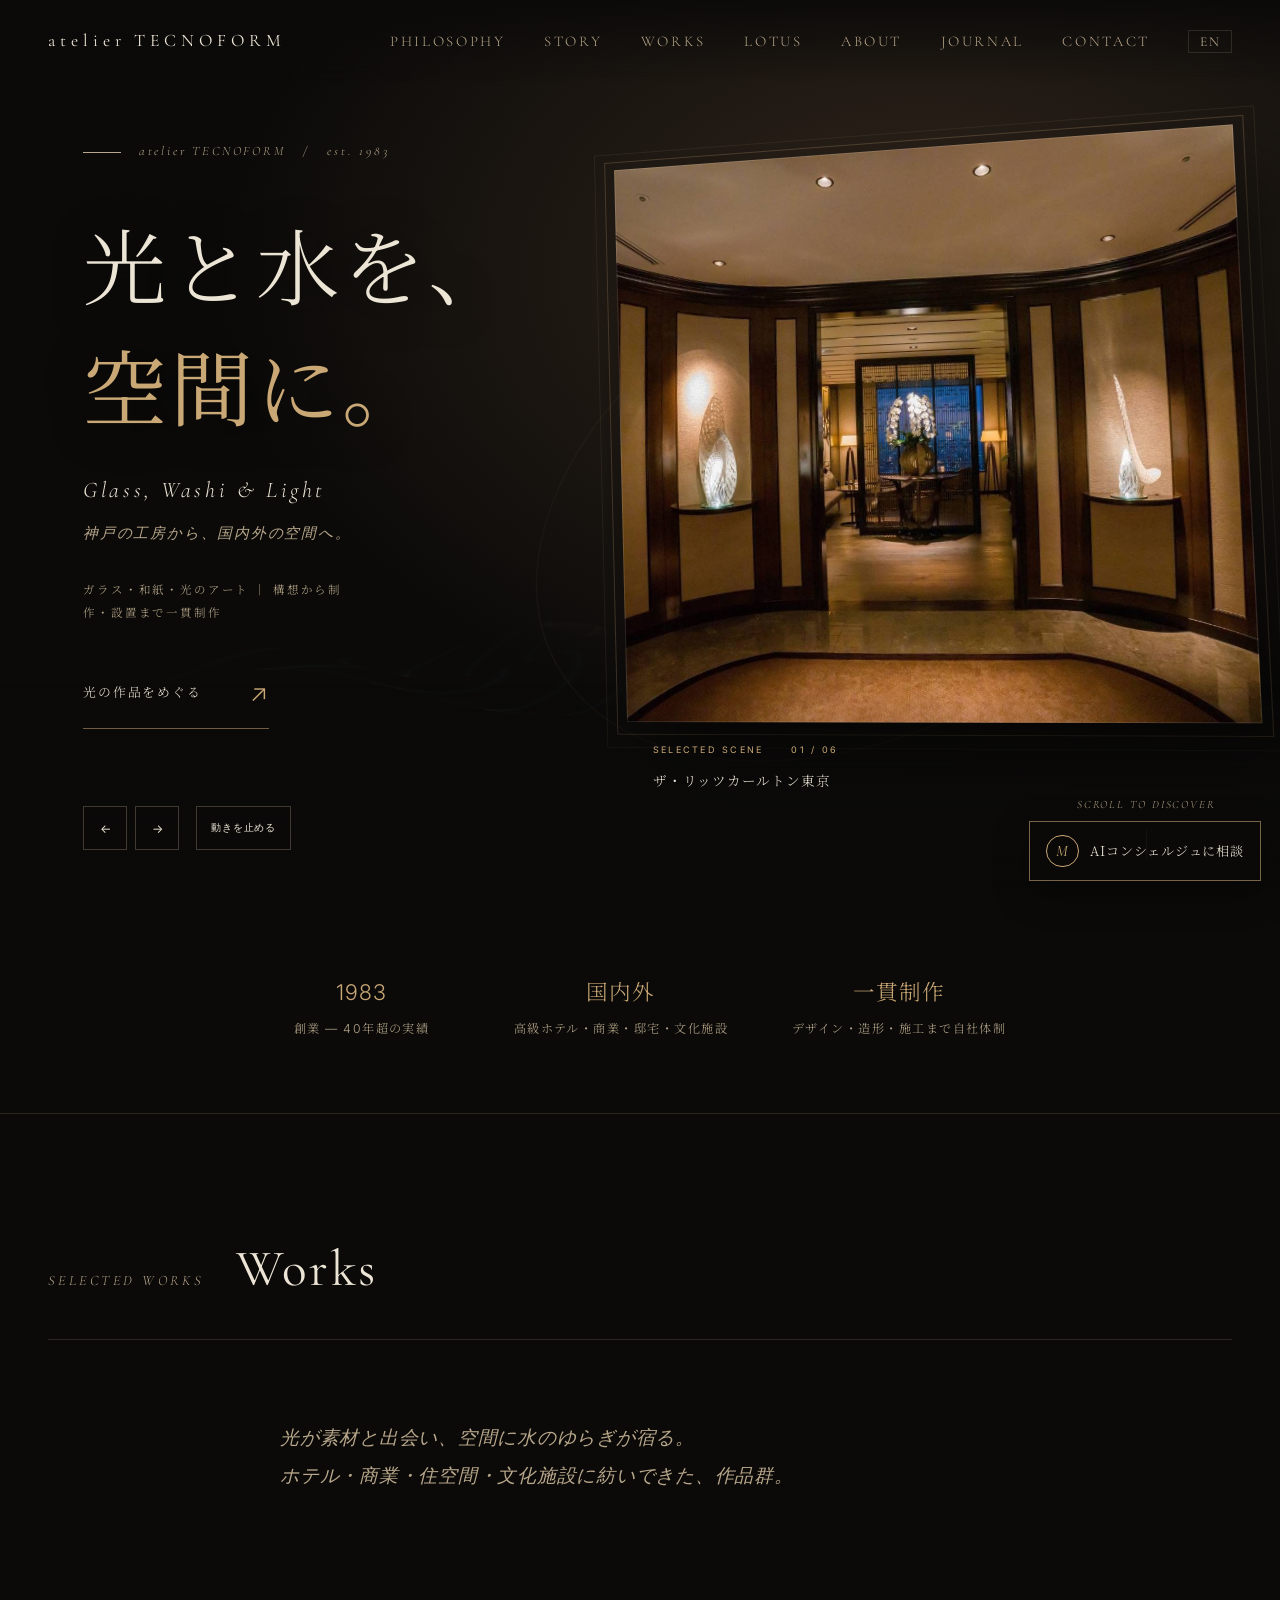
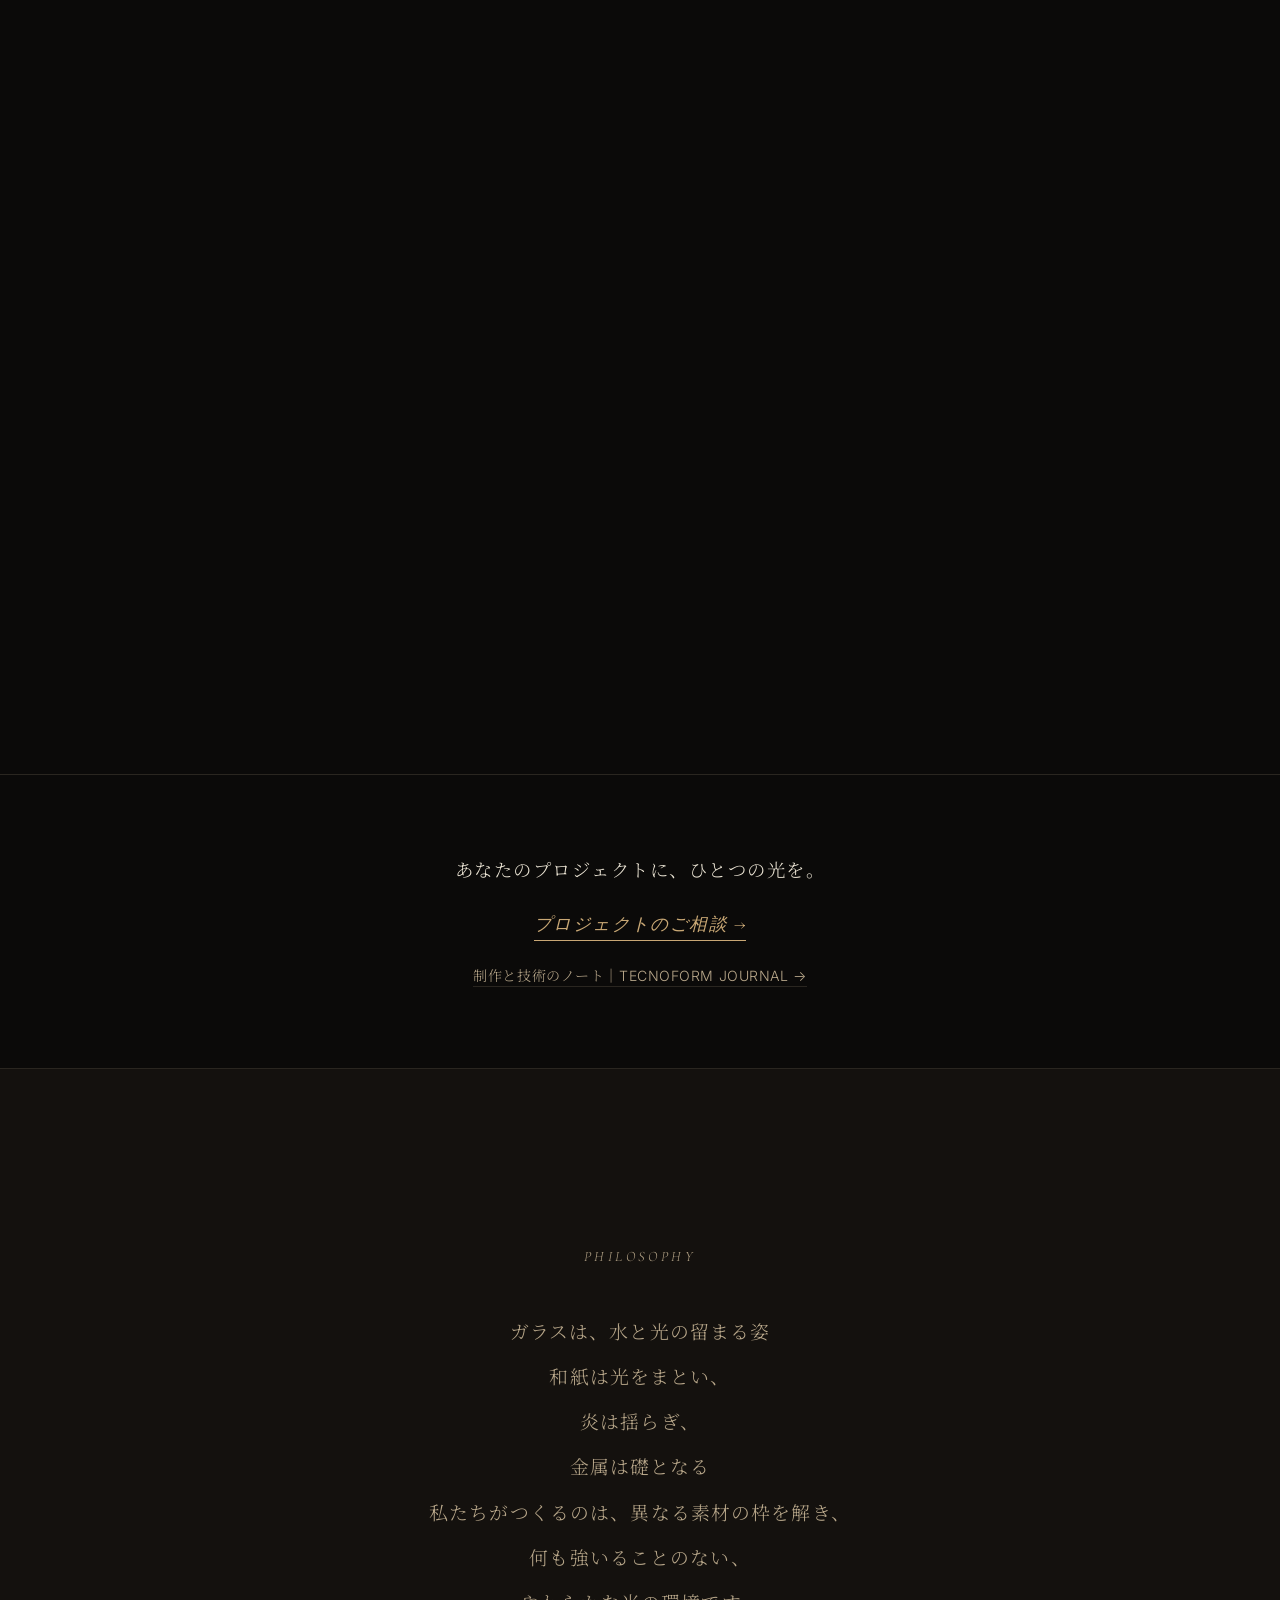
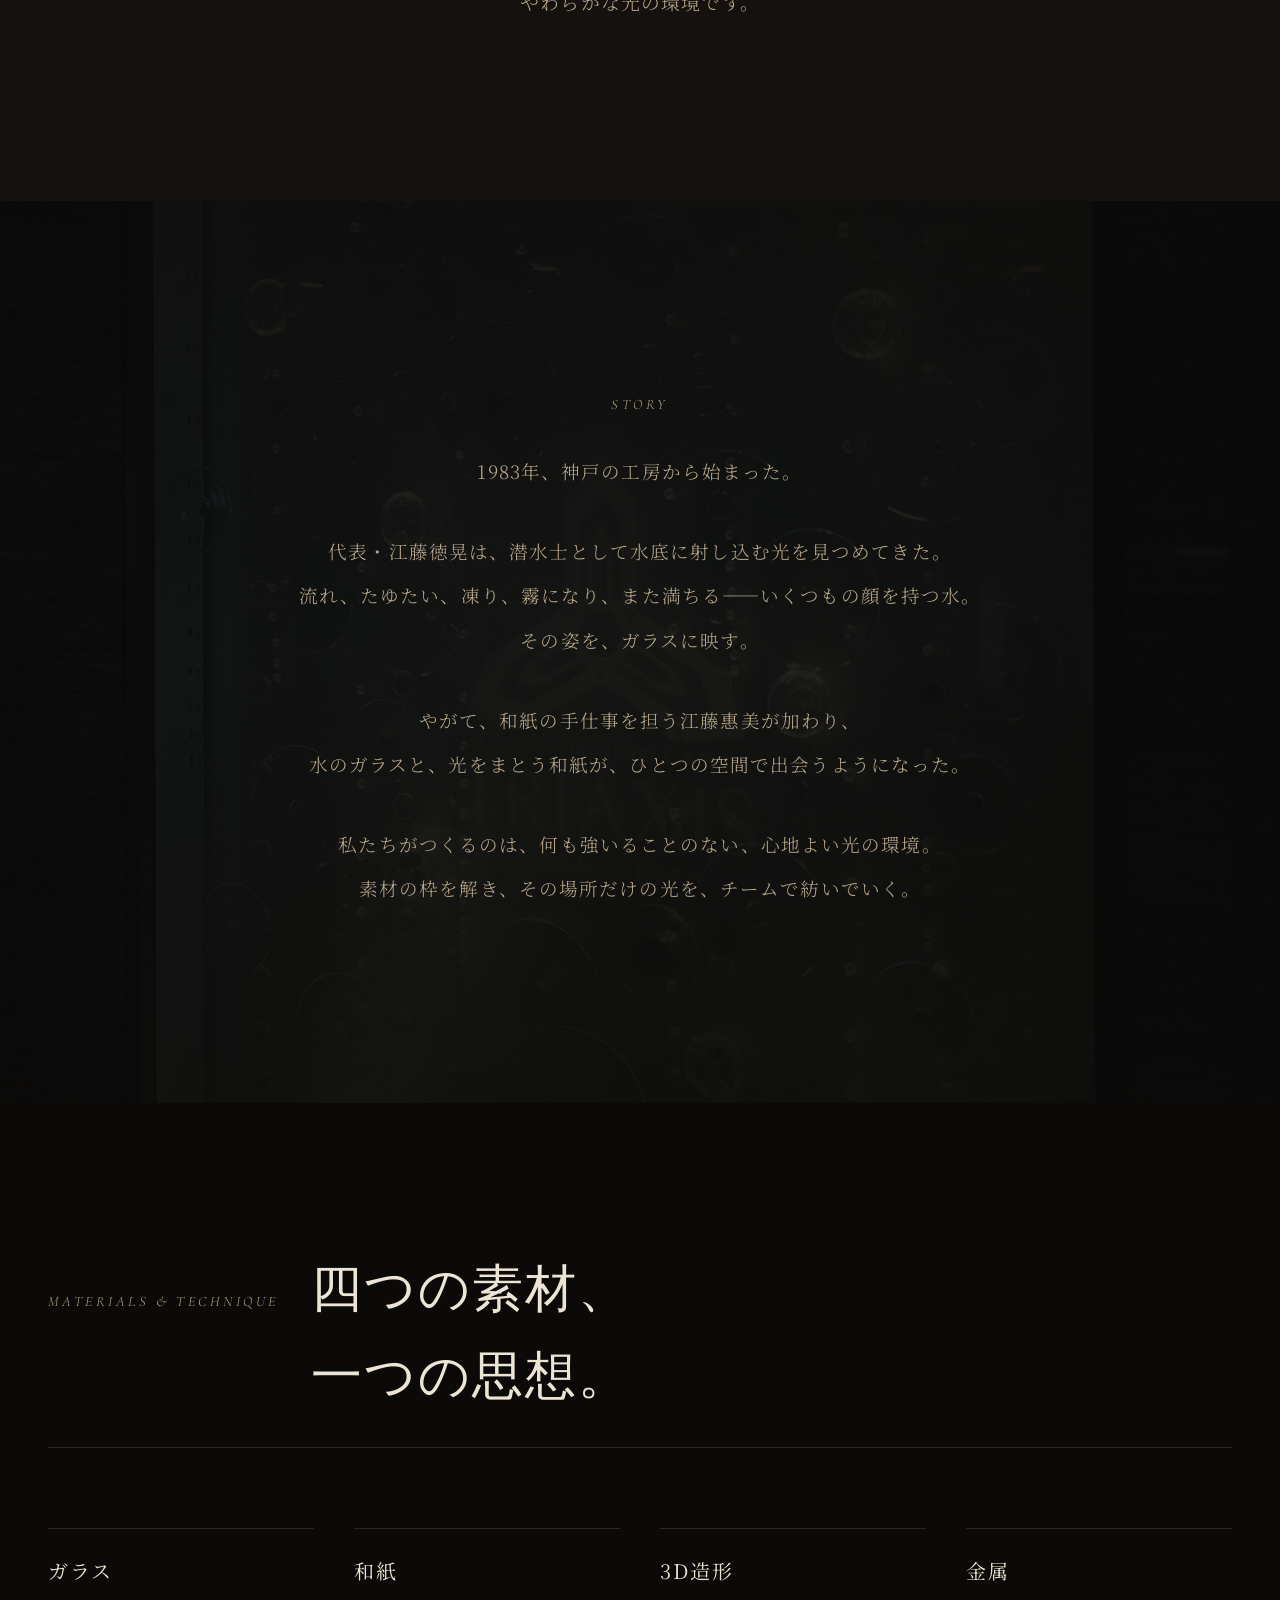
==== commit 3a0c6b97: "Add cinematic 3D light and spatial photography presentation" ====
--- a/index.html
+++ b/index.html
@@ -857,6 +857,7 @@
 #hero-water{ position:absolute; inset:0; z-index:1; pointer-events:none;
   mix-blend-mode:screen; opacity:0.56; filter:blur(1.5px); -webkit-filter:blur(1.5px); }
 </style>
+<link rel="stylesheet" href="cinematic.css">
 </head>
 <body>
 
@@ -880,23 +881,31 @@
   <!-- HERO_ROTATION_START -->
   <div class="hero-bg-slides">
     <div class="hero-bg-slide active" style="background-image: url('images/ritz-club-foyer.jpg');"></div>
-    <div class="hero-bg-slide" style="background-image: url('images/hotel-keihan-tenmabashi-04.jpg');"></div>
-    <div class="hero-bg-slide" style="background-image: url('images/presance-biwako-entrance.jpg');"></div>
-    <div class="hero-bg-slide" style="background-image: url('images/hide-entrance-04.jpg');"></div>
-    <div class="hero-bg-slide" style="background-image: url('images/shinai-obstetrics.jpg');"></div>
-    <div class="hero-bg-slide" style="background-image: url('images/sysmex_main-bb.jpg');"></div>
+    <div class="hero-bg-slide" style="background-image: url('images/ritz-bar-lounge-01.jpg');"></div>
+    <div class="hero-bg-slide" style="background-image: url('images/park-tower-harumi.jpg');"></div>
+    <div class="hero-bg-slide" style="background-image: url('images/minowashi-fantasia-01.jpg');"></div>
+    <div class="hero-bg-slide" style="background-image: url('images/iikids-osaka-bentencho.jpg');"></div>
+    <div class="hero-bg-slide" style="background-image: url('images/daikin-tottori.jpg');"></div>
   </div>
   <!-- HERO_ROTATION_END -->
 
   <div class="hero-bg-veil"></div>
-  <canvas id="hero-water" aria-hidden="true"></canvas>
+  <canvas id="light-field" aria-hidden="true"></canvas>
+  <div class="hero-orbit" aria-hidden="true"><span>LIGHT / MATERIAL / SPACE</span></div>
   <div class="hero-content">
     <p class="hero-mark">atelier TECNOFORM &nbsp; / &nbsp; est. 1983</p>
     <h1 class="hero-title">光と水を、<br><em>空間に。</em></h1>
     <p class="hero-sub"><em class="hero-sub-poem">Glass, Washi &amp; Light</em><br>神戸の工房から、国内外の空間へ。</p>
     <p class="hero-positioning">ガラス・和紙・光のアート ｜ 構想から制作・設置まで一貫制作</p>
-  </div>
-  <div class="hero-scroll">Scroll</div>
+    <a class="hero-enter" href="#works"><span data-cinema-ja="光の作品をめぐる" data-cinema-en="Explore the works">光の作品をめぐる</span><span aria-hidden="true">↗</span></a>
+  </div>
+  <a class="hero-scroll" href="#works">Scroll to discover</a>
+  <div class="scene-caption"><span class="scene-kicker">SELECTED SCENE <span id="scene-number">01 / 06</span></span><p id="scene-title">ザ・リッツ・カールトン東京</p></div>
+  <div class="scene-controls" aria-label="作品写真と動きの操作">
+    <button type="button" id="scene-prev" aria-label="前の作品写真">←</button>
+    <button type="button" id="scene-next" aria-label="次の作品写真">→</button>
+    <button type="button" id="motion-toggle" aria-pressed="false">動きを止める</button>
+  </div>
 </section>
 
 <!-- TRUST BAR -->
@@ -1321,17 +1330,7 @@
   if(Math.abs(dx) > 60){ showImage(currentIdx + (dx < 0 ? 1 : -1)); }
 }, {passive: true});
 
-/* ============ HERO BG SLIDES ============ */
-(function(){
-  var slides = document.querySelectorAll('.hero-bg-slide');
-  if(slides.length < 2) return;
-  var cur = 0;
-  setInterval(function(){
-    slides[cur].classList.remove('active');
-    cur = (cur + 1) % slides.length;
-    slides[cur].classList.add('active');
-  }, 5500);
-})();
+/* Hero slideshow and motion are managed together in cinematic.js. */
 
 /* ============ NAV ============ */
 (function(){
@@ -1426,82 +1425,7 @@
   if(document.readyState!=="loading") init(); else document.addEventListener("DOMContentLoaded", init);
 })();
 </script>
-<script>
-(function(){
-  var hero=document.getElementById('hero'), canvas=document.getElementById('hero-water');
-  if(!hero||!canvas) return;
-  var ctx=canvas.getContext('2d');
-  var cols,rows,cur,prev,off,offCtx,offImg,offData, damping=0.973, W=0,H=0, t0=Date.now();
-  function build(){
-    var dpr=Math.min(window.devicePixelRatio||1,2);
-    W=hero.clientWidth||window.innerWidth; H=hero.clientHeight||window.innerHeight;
-    canvas.width=W*dpr; canvas.height=H*dpr;
-    canvas.style.width=W+'px'; canvas.style.height=H+'px';
-    ctx.setTransform(dpr,0,0,dpr,0,0);
-    var target=150;
-    if(H>=W){rows=target;cols=Math.max(40,Math.round(target*(W/H)));}
-    else{cols=target;rows=Math.max(40,Math.round(target*(H/W)));}
-    cur=new Float32Array(cols*rows); prev=new Float32Array(cols*rows);
-    off=document.createElement('canvas'); off.width=cols; off.height=rows;
-    offCtx=off.getContext('2d'); offImg=offCtx.createImageData(cols,rows); offData=offImg.data;
-  }
-  build();
-  var rt; addEventListener('resize',function(){ clearTimeout(rt); rt=setTimeout(build,200); });
-  addEventListener('load', build);
-  function drop(lx,ly,s){
-    var gx=Math.floor(lx/W*cols), gy=Math.floor(ly/H*rows), R=3;
-    for(var y=-R;y<=R;y++)for(var x=-R;x<=R;x++){
-      var nx=gx+x,ny=gy+y;
-      if(nx<1||ny<1||nx>=cols-1||ny>=rows-1)continue;
-      var d2=x*x+y*y; if(d2>R*R)continue;
-      cur[nx+ny*cols]+=s*(1-Math.sqrt(d2)/R);
-    }
-  }
-  function step(){
-    for(var y=1;y<rows-1;y++){var r=y*cols;
-      for(var x=1;x<cols-1;x++){var i=r+x;
-        var n=(cur[i-1]+cur[i+1]+cur[i-cols]+cur[i+cols])*0.5-prev[i]; n*=damping; prev[i]=n;}}
-    var t=cur;cur=prev;prev=t;
-  }
-  function render(){
-    var d=offData, N=cols*rows, t=(Date.now()-t0)/1000;
-    for(var i=0,p=0;i<N;i++,p+=4){
-      var x=i%cols, y=(i/cols)|0, nx=x/cols, ny=y/rows;
-      var sx=(x>0&&x<cols-1)?(cur[i-1]-cur[i+1]):0;
-      var sy=(i>=cols&&i<N-cols)?(cur[i-cols]-cur[i+cols]):0;
-      var spec=sx*0.7+sy*0.7;
-      var glint=spec>0?(spec/32):0; if(glint>1)glint=1;
-      var energy=Math.abs(cur[i])/65; if(energy>1)energy=1;
-      // 風：水面全体がゆっくり流れる光の帯
-      var w=Math.sin(nx*4.2 + t*0.55)*Math.sin(ny*3.0 - t*0.42);
-      var wind = w>0 ? Math.pow(w,1.6)*0.13 : 0;
-      var a=glint*0.5+energy*0.14+wind; if(a>0.5)a=0.5;
-      d[p]=240; d[p+1]=230; d[p+2]=206; d[p+3]=a*255;
-    }
-    offCtx.putImageData(offImg,0,0);
-    ctx.clearRect(0,0,W,H);
-    ctx.imageSmoothingEnabled=true; ctx.imageSmoothingQuality='high';
-    ctx.drawImage(off,0,0,W,H);
-  }
-  function loop(){ if(hero.getBoundingClientRect().bottom>0){ step(); render(); } requestAnimationFrame(loop); }
-  loop();
-  setTimeout(function(){ drop(W*0.5,H*0.44,200); }, 500);
-  var lastMove=0;
-  function pt(e){
-    var t=e.touches?e.touches[0]:e, r=hero.getBoundingClientRect();
-    var lx=t.clientX-r.left, ly=t.clientY-r.top;
-    if(lx<0||ly<0||lx>W||ly>H)return;
-    if(e.type==='mousemove'){ var now=Date.now(); if(now-lastMove<60)return; lastMove=now; drop(lx,ly,26); }
-    else drop(lx,ly,115);
-  }
-  addEventListener('mousemove',pt,{passive:true});
-  addEventListener('touchstart',pt,{passive:true});
-  setInterval(function(){
-    if(hero.getBoundingClientRect().bottom<=0)return;
-    drop(W*(0.15+Math.random()*0.7), H*(0.2+Math.random()*0.6), 45+Math.random()*30);
-  }, 5500);
-})();
-</script>
+<script src="cinematic.js"></script>
 <script src="mirai.js"></script>
 <!-- Cloudflare Web Analytics --><script defer src='https://static.cloudflareinsights.com/beacon.min.js' data-cf-beacon='{"token": "544778460112444680d89fb7cb171e9f"}'></script><!-- End Cloudflare Web Analytics -->
 </body>
--- a/cinematic.css
+++ b/cinematic.css
@@ -0,0 +1,72 @@
+/* A spatial exhibition, built around the atelier's original photographs. */
+#hero { min-height: max(780px,100svh); padding: 130px 6.5vw 160px; isolation:isolate; perspective:1400px; background:radial-gradient(ellipse at 72% 30%,#30251b 0,transparent 54%),var(--ink); }
+.hero-content { margin:0; max-width:49%; pointer-events:none; }
+.hero-content a { pointer-events:auto; }
+.hero-mark { font-size:.8rem; letter-spacing:.22em; }
+.hero-title { font-size:clamp(3.5rem,6.5vw,7.5rem); line-height:1.45; margin-bottom:1.5rem; text-shadow:0 4px 40px #0b0a09; }
+.hero-sub { font-size:.92rem; line-height:2; }
+.hero-sub-poem { font-size:1.4rem; }
+.hero-positioning { max-width:24em; font-size:.72rem; line-height:2; }
+.hero-bg-slides { inset:16% 4% 20% 48%; z-index:1; overflow:visible; background:transparent; transform:rotateY(-11deg) rotateX(3deg) rotateZ(-2deg); transform-style:preserve-3d; box-shadow:35px 45px 70px #0008; will-change:transform; }
+.hero-bg-slides::before,.hero-bg-slides::after { content:""; position:absolute; inset:-18px; border:1px solid #c9a87540; pointer-events:none; transform:translateZ(-35px); }
+.hero-bg-slides::after { inset:-38px; border-color:#c9a87518; transform:translateZ(-75px); }
+.hero-bg-slide { background-position:center; box-shadow:inset 0 0 0 1px #ffffff20; transition:opacity 1.8s ease; }
+.hero-bg-slide.active { opacity:1; animation:none; }
+.hero-bg-veil { z-index:1; background:linear-gradient(90deg,#0b0a0900 36%,#0b0a0900),linear-gradient(0deg,#0b0a09 0,transparent 24%); pointer-events:none; }
+#light-field { position:absolute; inset:0; width:100%; height:100%; z-index:0; pointer-events:none; opacity:.85; }
+.hero-orbit { position:absolute; left:40%; top:14%; width:57vw; height:57vw; max-width:920px; max-height:920px; border:1px solid #c9a87517; border-radius:50%; transform:rotate(-28deg) scaleY(.65); z-index:0; pointer-events:none; }
+.hero-orbit span { position:absolute; top:-12px; left:32%; color:var(--paper-soft); font:10px 'Inter',sans-serif; letter-spacing:.32em; background:var(--ink); padding:0 15px; }
+.hero-enter { display:inline-flex; align-items:center; gap:48px; margin-top:2.1rem; padding:14px 0; border-bottom:1px solid #c9a87588; font-size:.8rem; letter-spacing:.14em; }
+.hero-enter span:last-child { color:var(--accent); font-size:24px; transition:transform .3s; }
+.hero-enter:hover span:last-child { transform:translate(4px,-4px); }
+.scene-caption { position:absolute; left:51%; bottom:12%; z-index:3; max-width:40%; }
+.scene-kicker { font:9px 'Inter',sans-serif; letter-spacing:.25em; color:var(--accent); display:flex; gap:28px; }
+.scene-caption p { font:300 .85rem/1.8 'Noto Serif JP',serif; margin-top:13px; letter-spacing:.07em; }
+.scene-controls { position:absolute; left:6.5vw; bottom:50px; z-index:3; display:flex; align-items:center; gap:8px; }
+.scene-controls button { font:12px 'Inter',sans-serif; color:var(--paper); background:#0b0a0977; border:1px solid #b8a78a50; min-width:44px; min-height:44px; padding:10px 14px; cursor:pointer; }
+.scene-controls button:hover { border-color:var(--accent); background:#30251b; }
+#motion-toggle { font-size:10px; letter-spacing:.08em; margin-left:9px; }
+.hero-scroll { left:auto; right:5%; bottom:42px; transform:none; font-size:.7rem; letter-spacing:.17em; animation:none; opacity:1; }
+.hero-scroll::after { height:28px; }
+a:focus-visible,button:focus-visible,.work-card:focus-visible { outline:2px solid var(--accent); outline-offset:7px; }
+#works { max-width:1400px; }
+.works-grid { gap:6.5rem 5rem; perspective:1400px; }
+.work-card { transform-style:preserve-3d; }
+.work-frame { box-shadow:0 25px 45px #0004; transition:transform .5s ease,border-color .5s,box-shadow .5s; }
+.work-frame::after { content:""; position:absolute; inset:0; pointer-events:none; background:radial-gradient(ellipse at var(--shine-x,50%) var(--shine-y,10%),#fff2,transparent 65%); opacity:0; transition:opacity .5s; }
+.work-card:hover .work-frame { box-shadow:0 35px 60px #0008; }
+.work-card:hover .work-frame::after { opacity:1; }
+@media(min-width:901px){ .work-card:nth-child(even) { margin-top:100px; } .work-card:nth-child(5n+1) { grid-column:1/-1; width:85%; margin:0 auto; } .work-card:nth-child(5n+1) .work-frame { aspect-ratio:16/9; } }
+.reveal { transition-duration:1.15s; }
+html[data-motion="paused"] { scroll-behavior:auto; }
+html[data-motion="paused"] .hero-bg-slides { transform:rotateY(-11deg) rotateX(3deg) rotateZ(-2deg)!important; }
+html[data-motion="paused"] .hero-bg-slide,html[data-motion="paused"] .reveal,html[data-motion="paused"] .work-frame { transition:none!important; }
+html[data-motion="paused"] .hero-scroll::after,html[data-motion="paused"] .hero-content p,html[data-motion="paused"] .hero-title { animation:none!important; opacity:1!important; }
+html[data-motion="paused"] .work-frame { transform:none!important; }
+@media(max-width:1100px) { .nav-links { gap:1.2rem; } .site-nav { padding-left:2rem;padding-right:2rem; } .hero-title { font-size:6.6vw; } .hero-mark::before { display:none; } }
+@media(max-width:768px) {
+ #hero { min-height:980px; padding:115px 24px 125px; justify-content:flex-start; perspective:1000px; }
+ .site-nav,.site-nav.scrolled { padding:1rem 1.2rem; }
+ .hero-content { max-width:100%; }
+ .hero-mark { font-size:.65rem; margin-bottom:20px; }
+ .hero-title { font-size:clamp(2.6rem,11.7vw,4.5rem); line-height:1.35; margin-bottom:18px; }
+ .hero-sub { font-size:.8rem; }.hero-sub-poem {font-size:1.12rem;}
+ .hero-positioning { font-size:.68rem; margin-top:14px; max-width:29em; }
+ .hero-enter { font-size:.72rem; margin-top:9px; padding:8px 0; gap:38px; }
+ .hero-bg-slides { inset:51% 8% 17% 9%; transform:rotateY(-7deg) rotateZ(-2deg); }
+ .hero-bg-slides::before { inset:-10px; }.hero-bg-slides::after { inset:-21px; }
+ .hero-orbit { top:45%; left:0; width:110vw; height:110vw; }
+ .hero-orbit span { font-size:8px; }
+ .scene-caption { left:9%; bottom:10%; max-width:83%; }
+ .scene-caption p { font-size:.72rem; margin-top:7px; }
+ .scene-kicker { font-size:8px; }
+ .scene-controls { left:24px; bottom:25px; }
+ .hero-scroll { display:none; }
+ .works-grid { gap:3.5rem; }
+ #light-field { opacity:.5; }
+ html[data-motion="paused"] .hero-bg-slides { transform:rotateY(-7deg) rotateZ(-2deg)!important; }
+}
+@media(prefers-reduced-motion:reduce) {
+ html {scroll-behavior:auto!important;} *,*::before,*::after {animation:none!important;transition:none!important;}
+ .reveal,.hero-content p,.hero-title {opacity:1!important;transform:none!important;}
+}
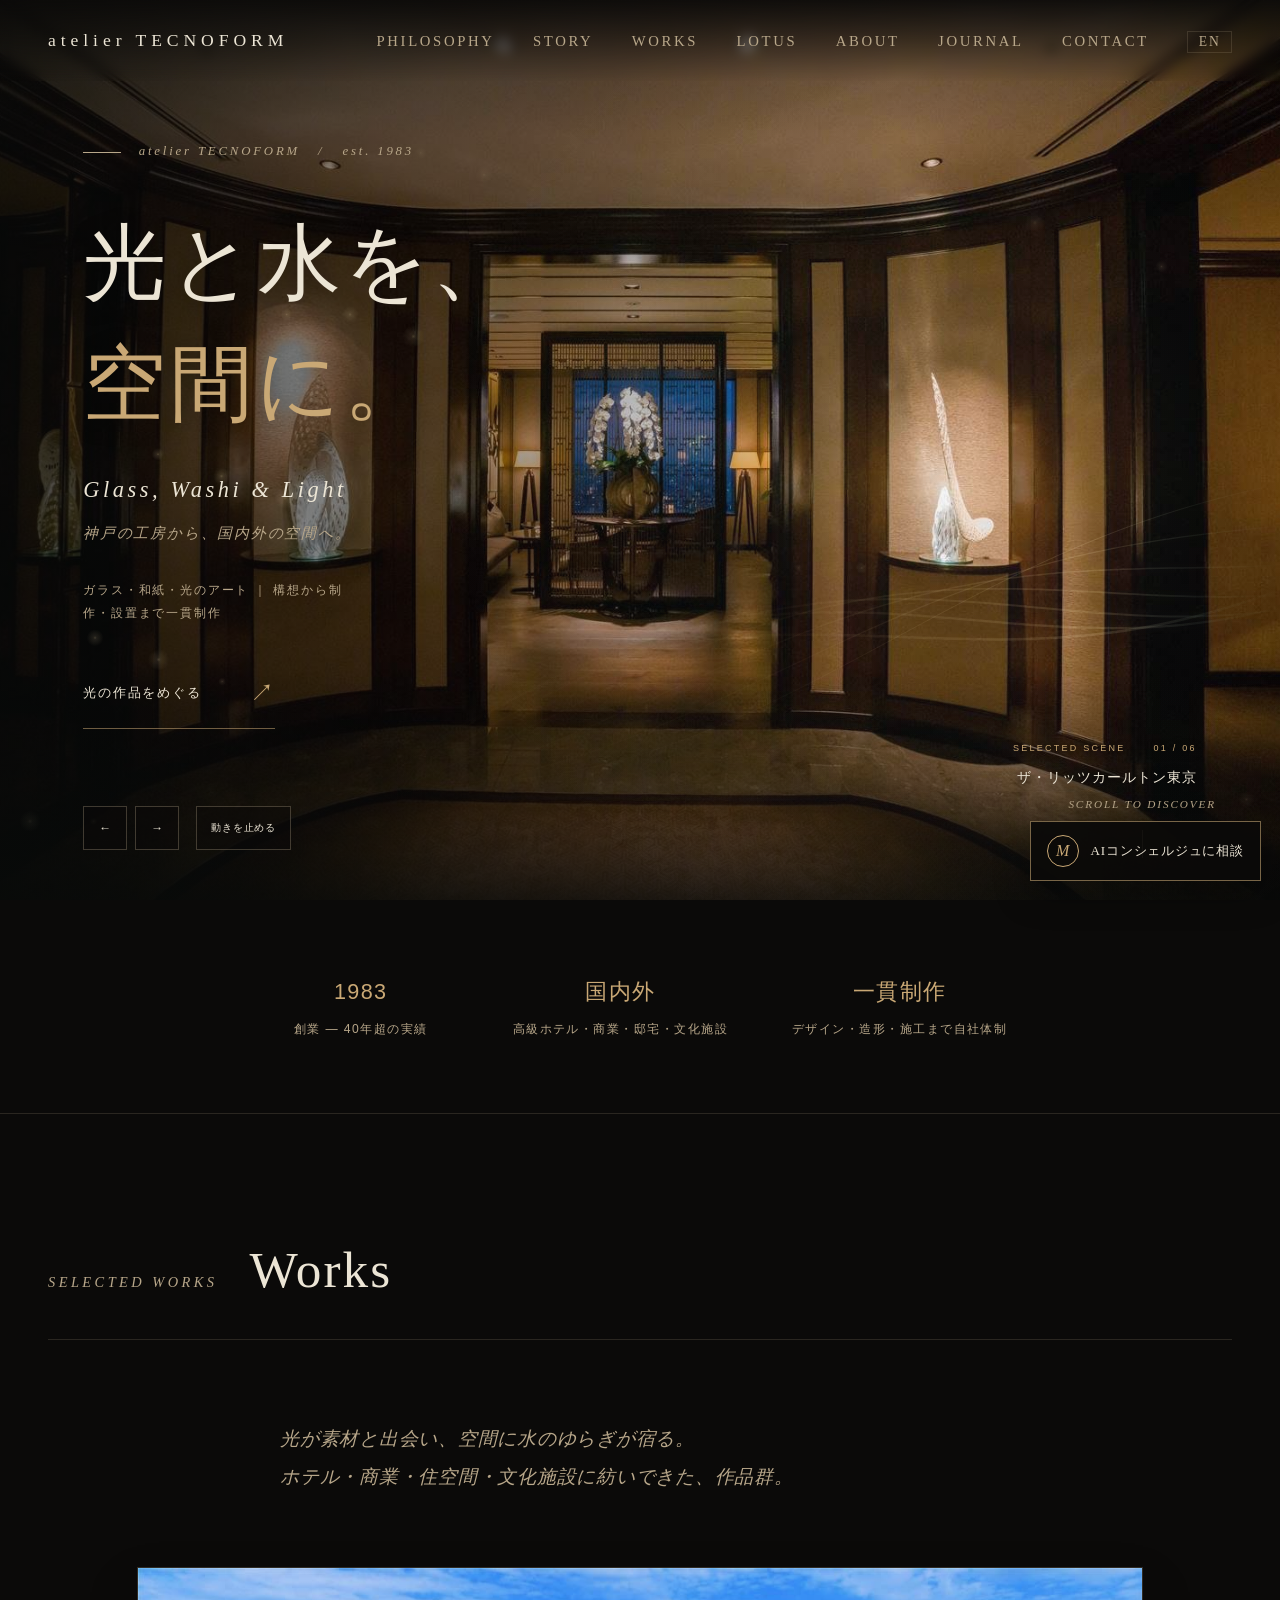
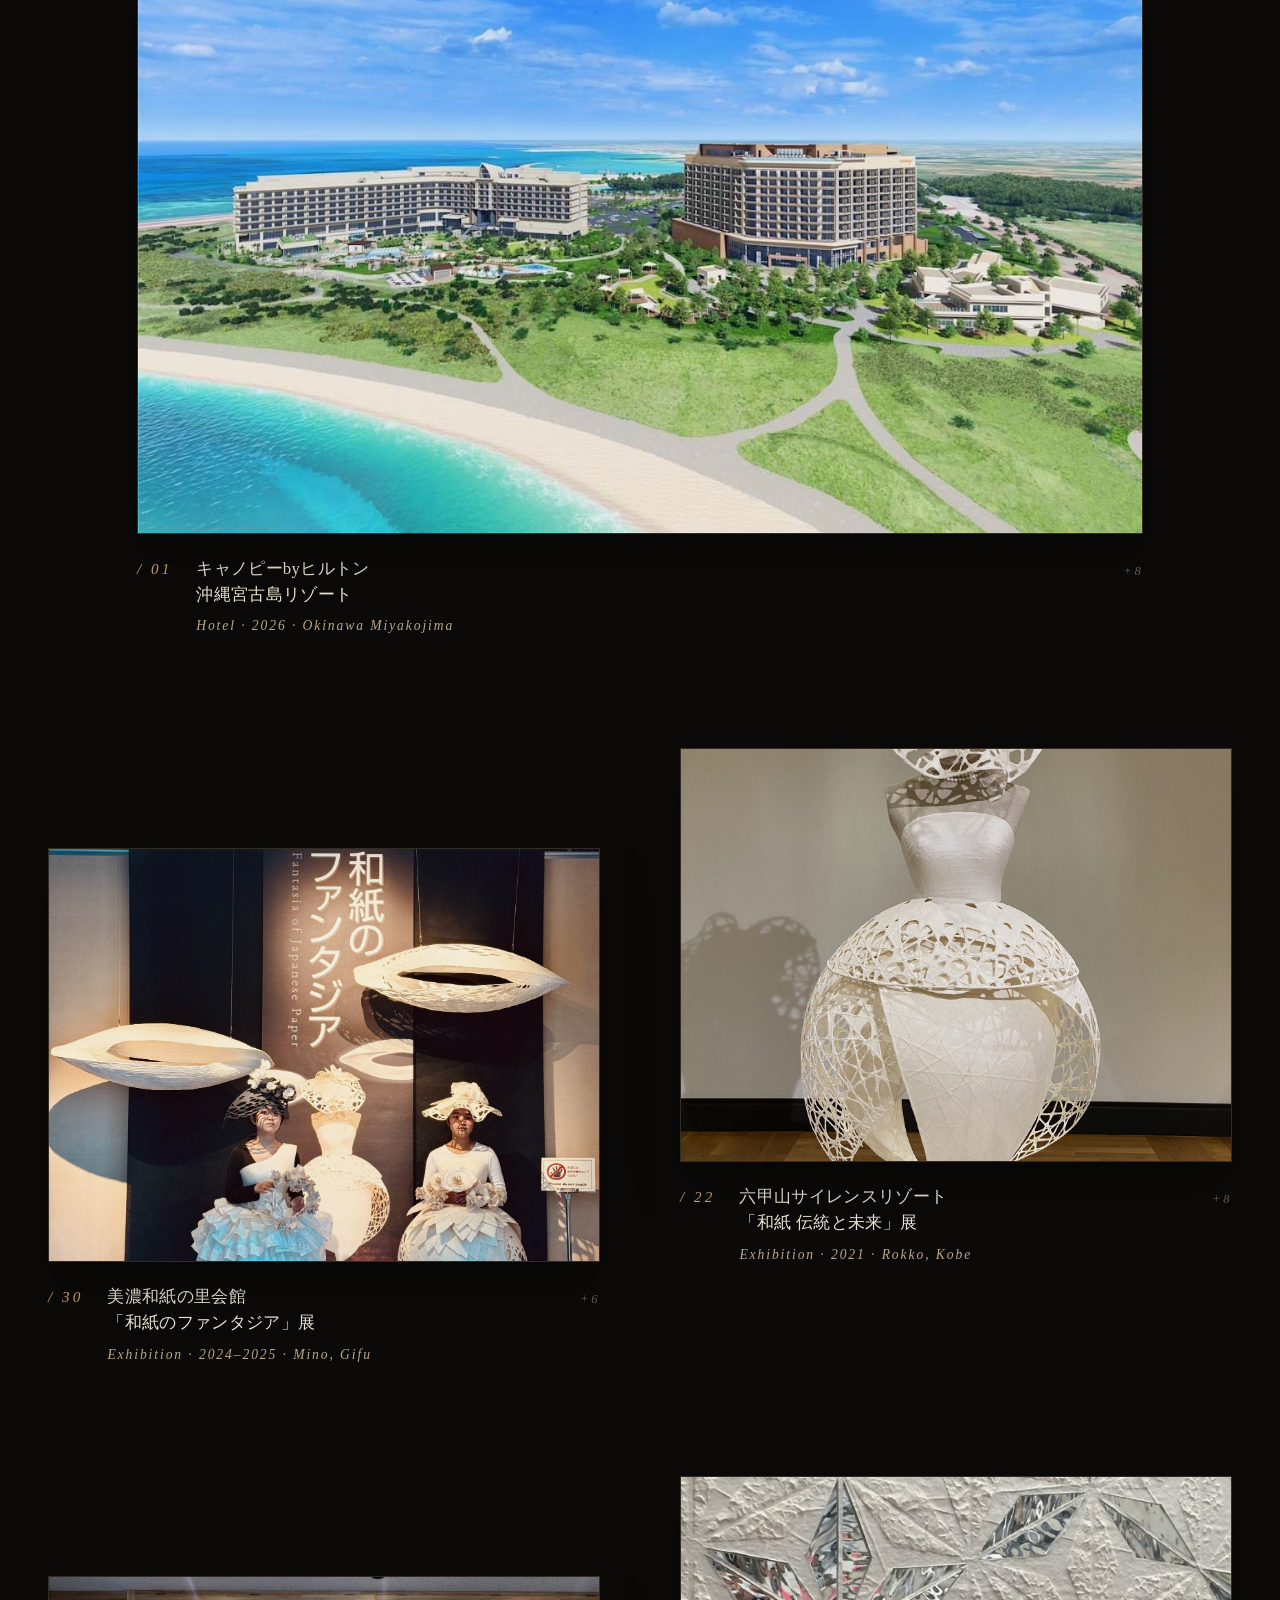
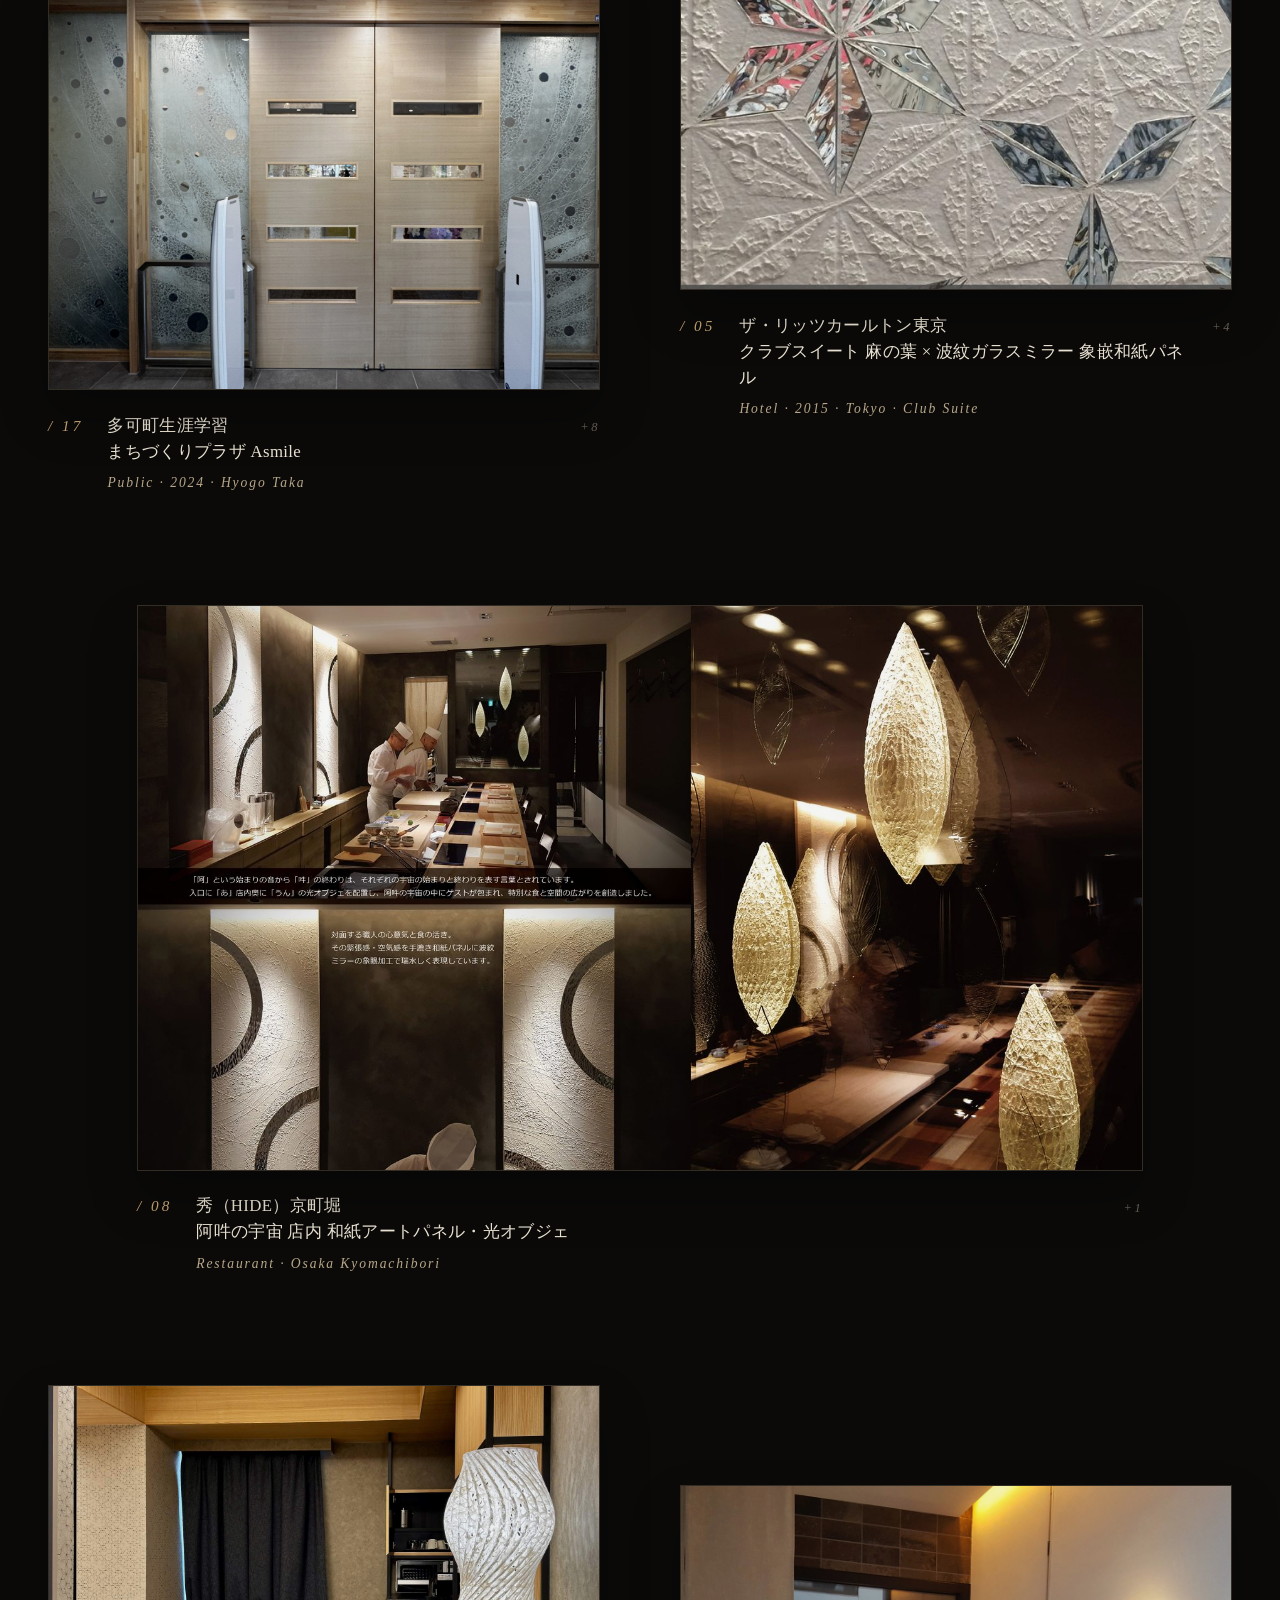
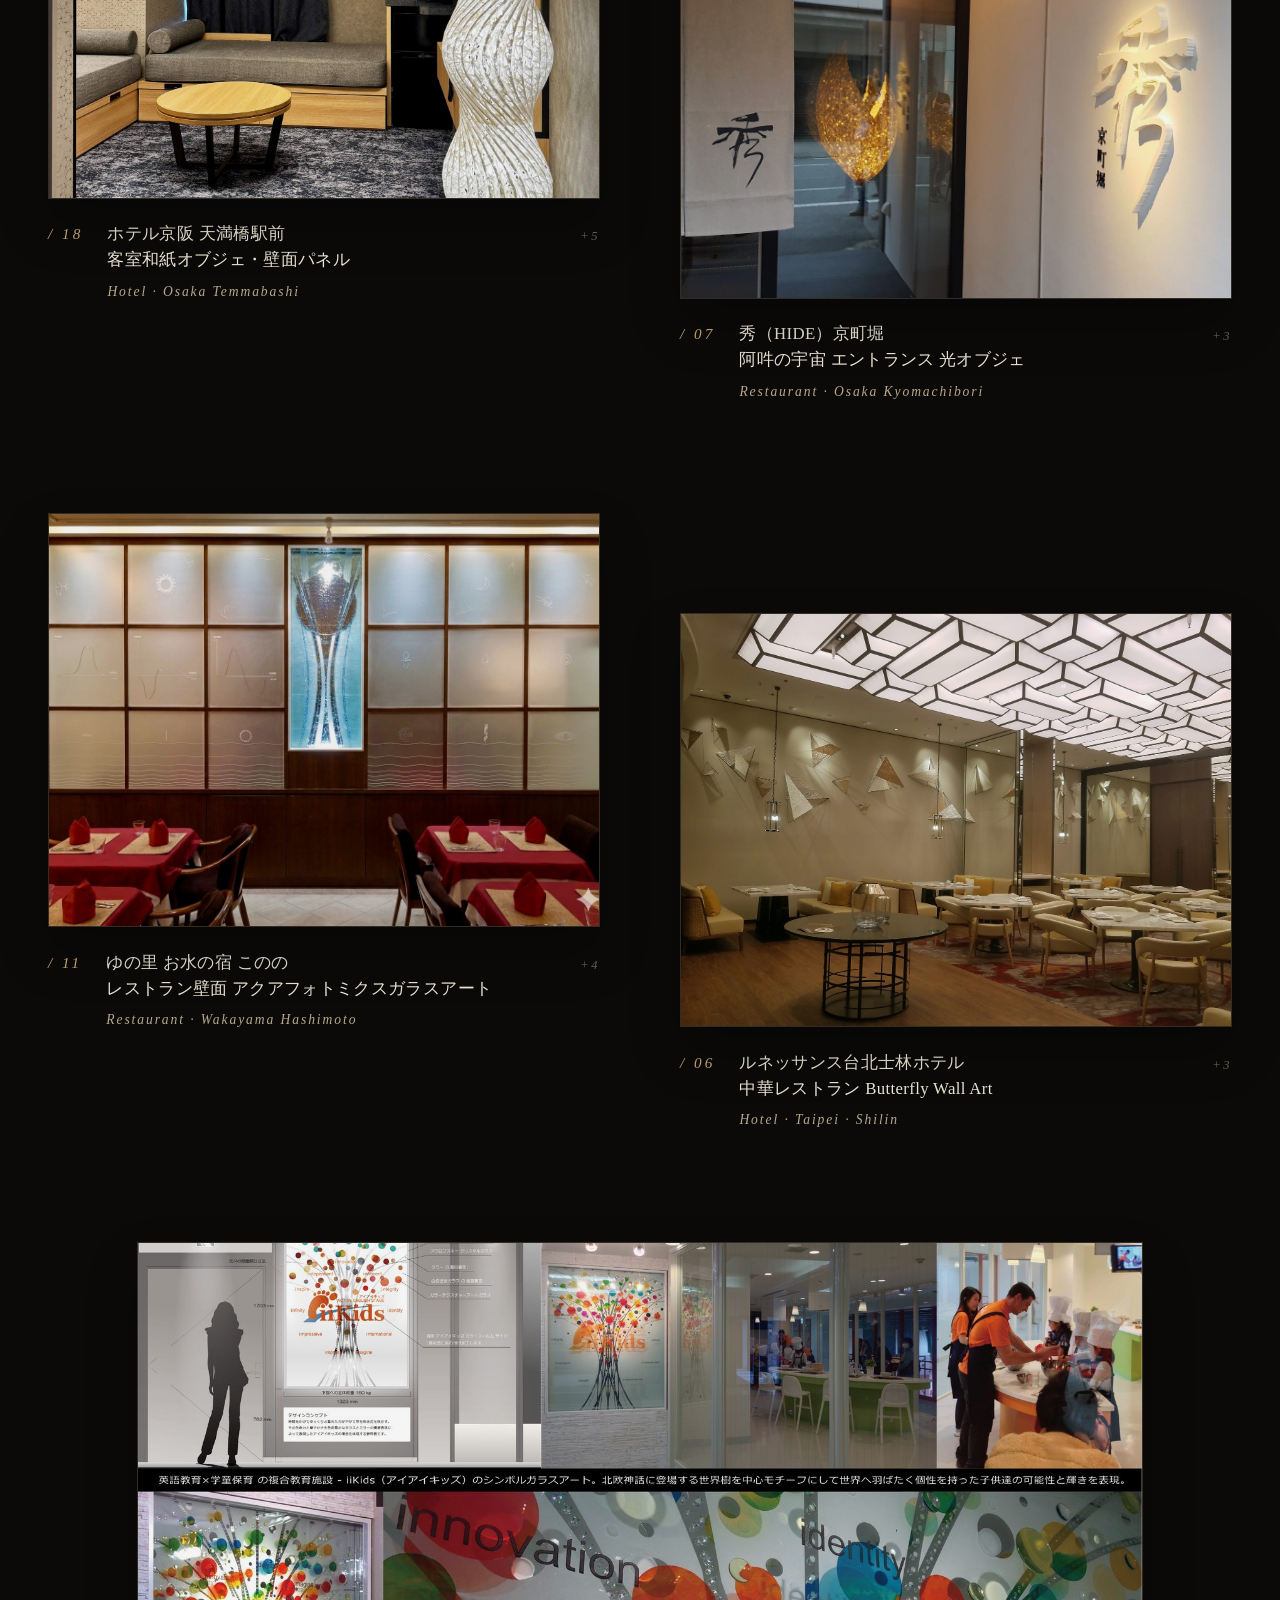
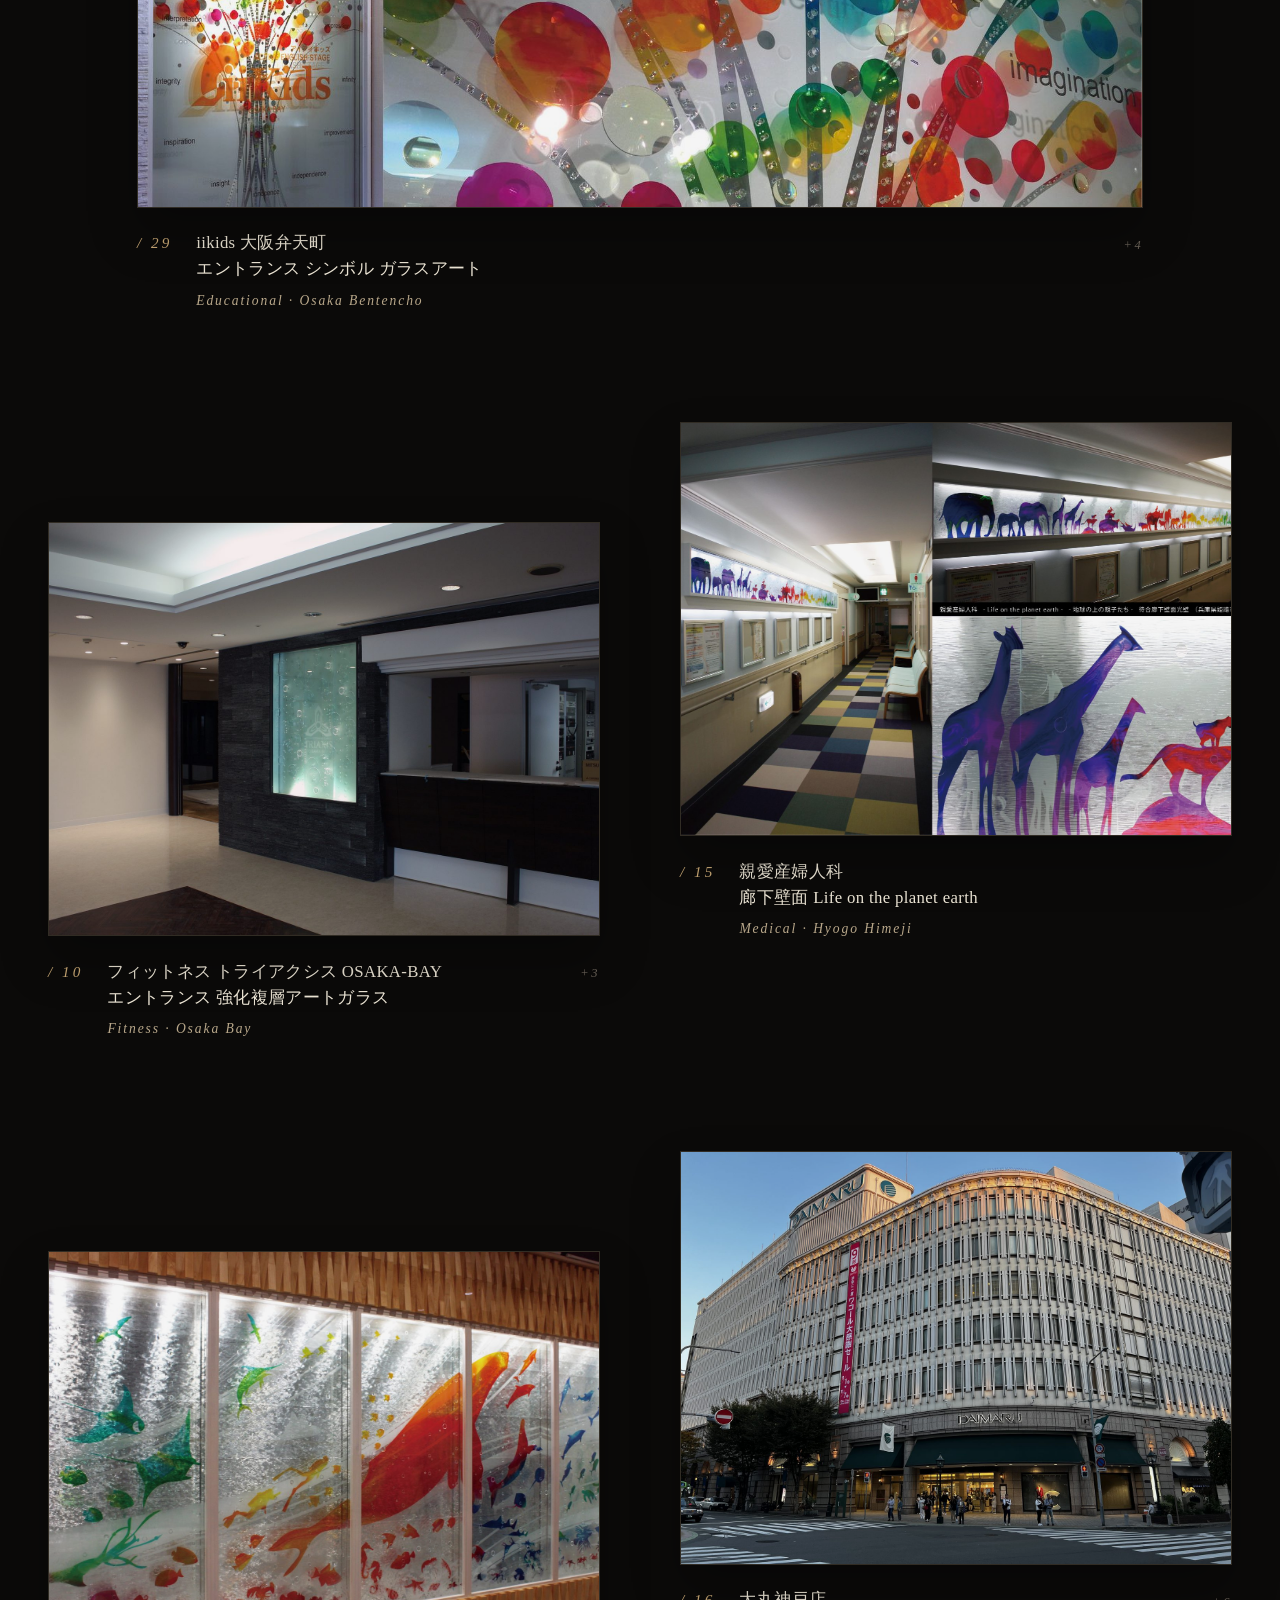
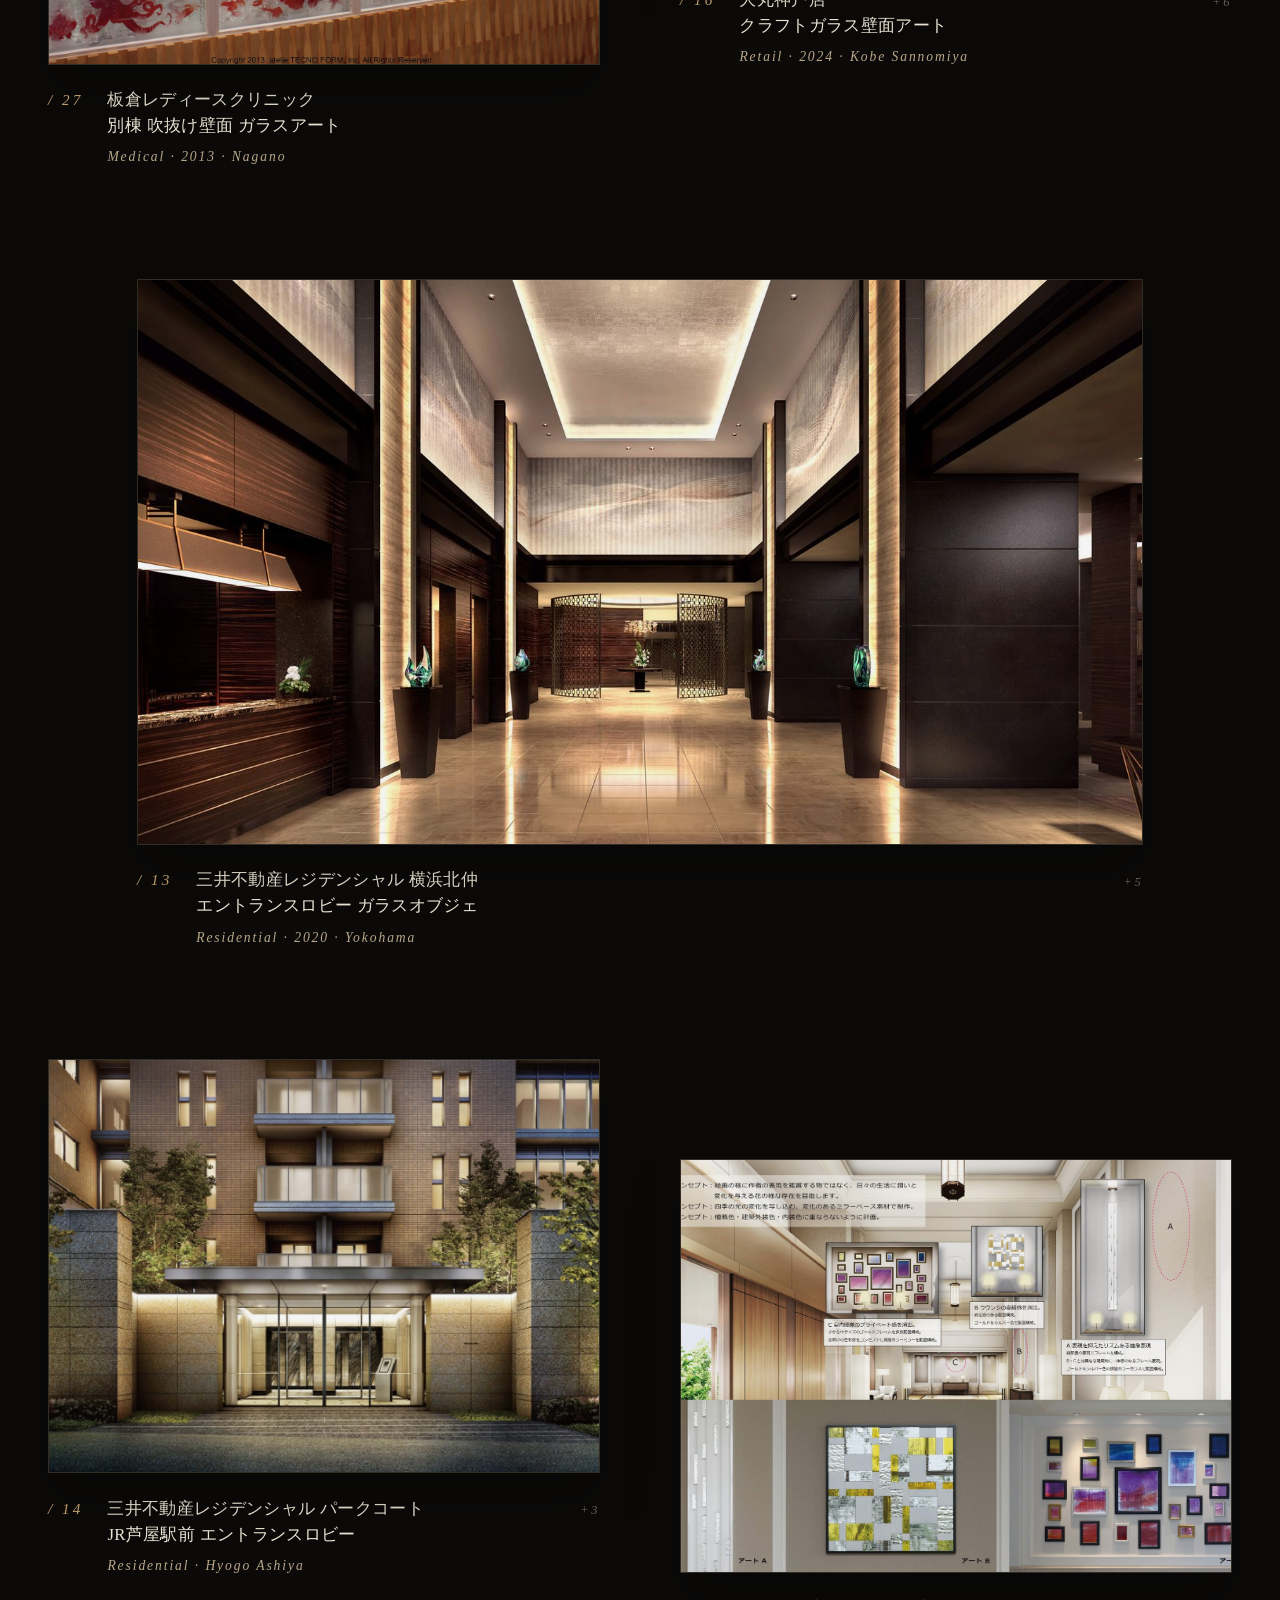
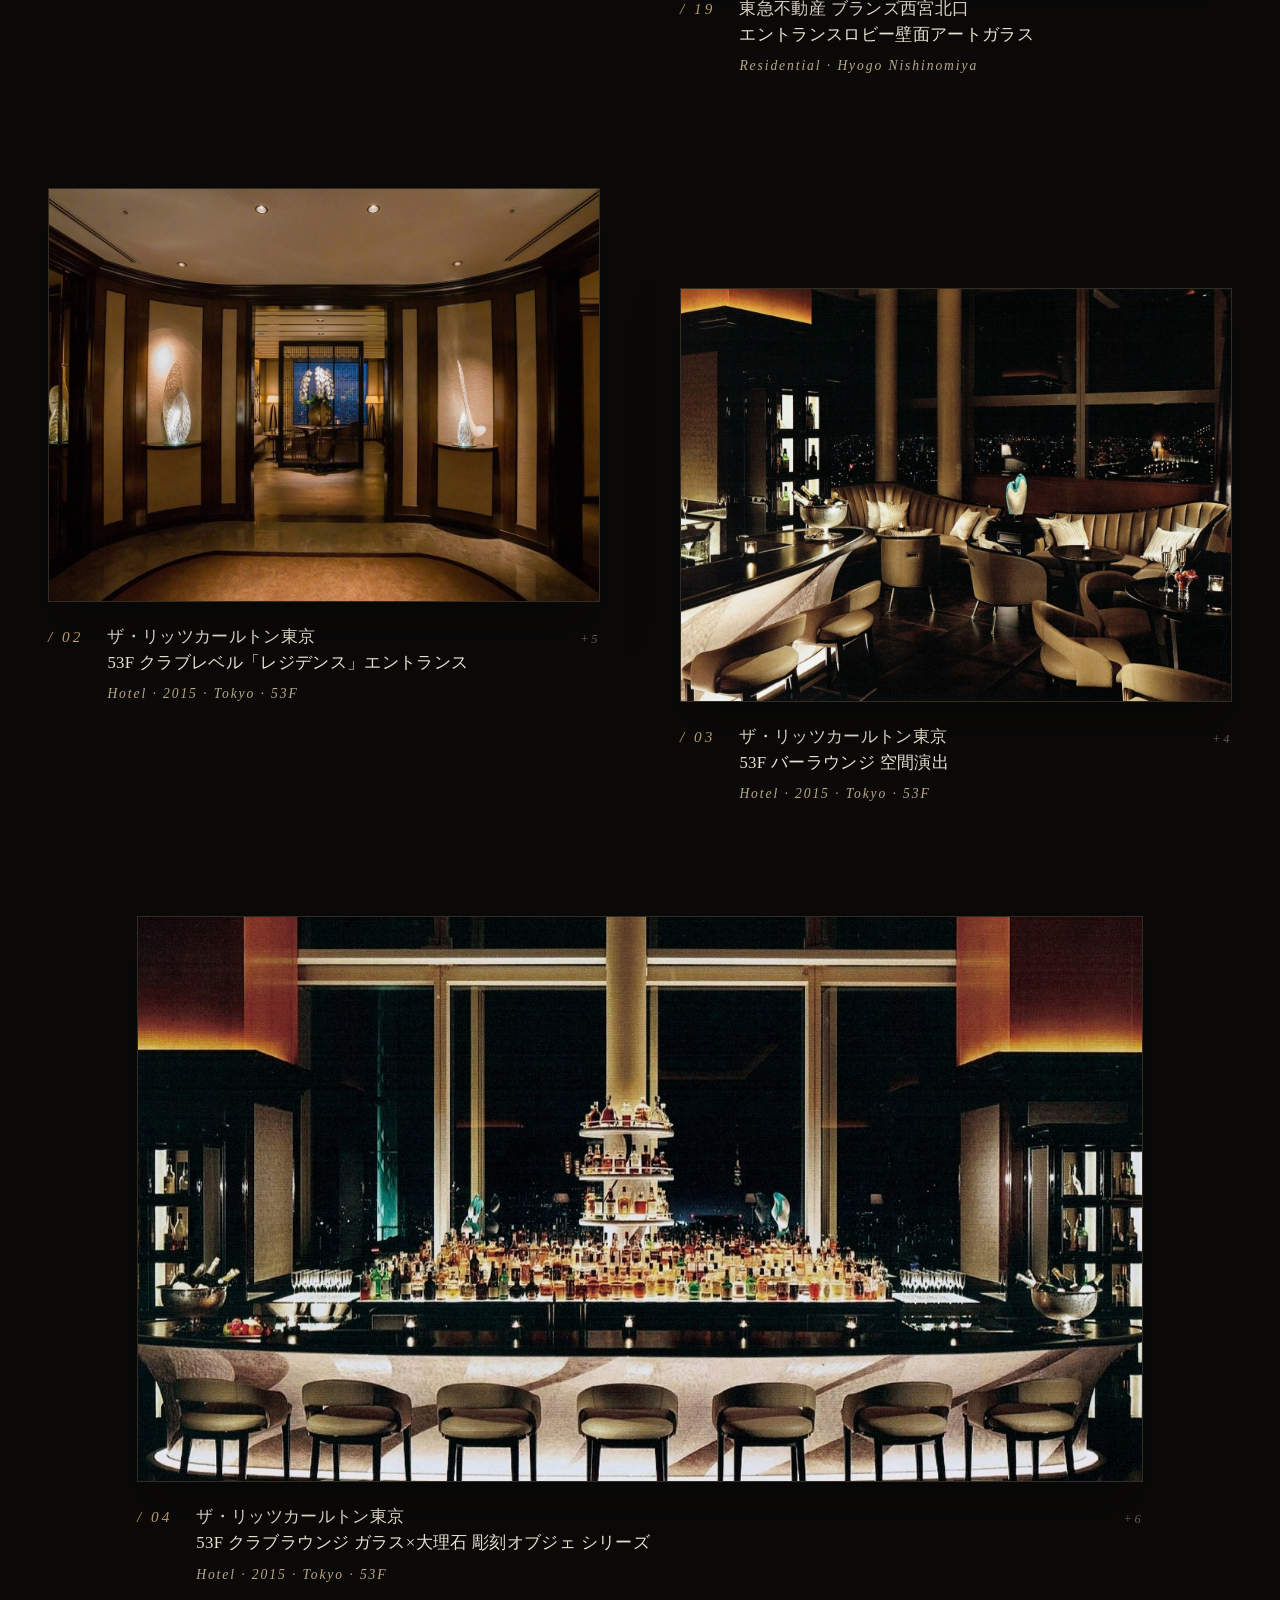
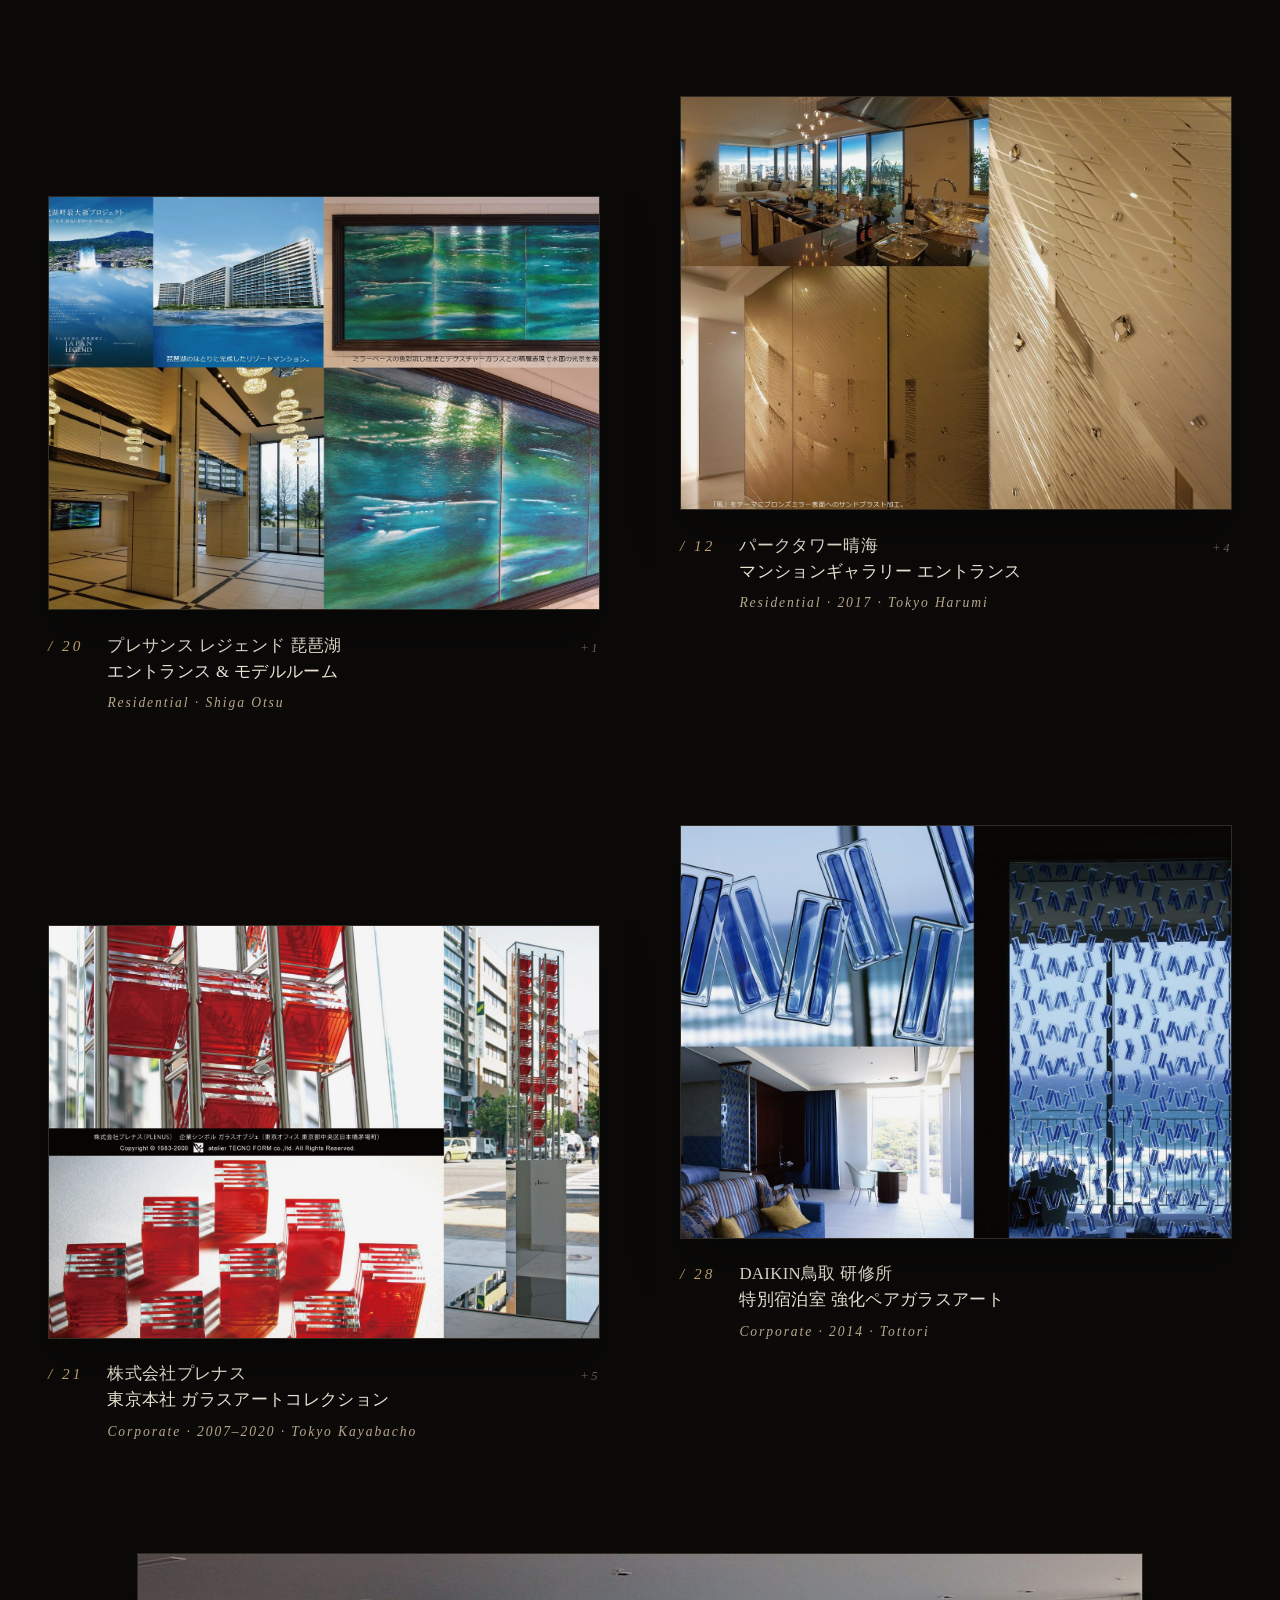
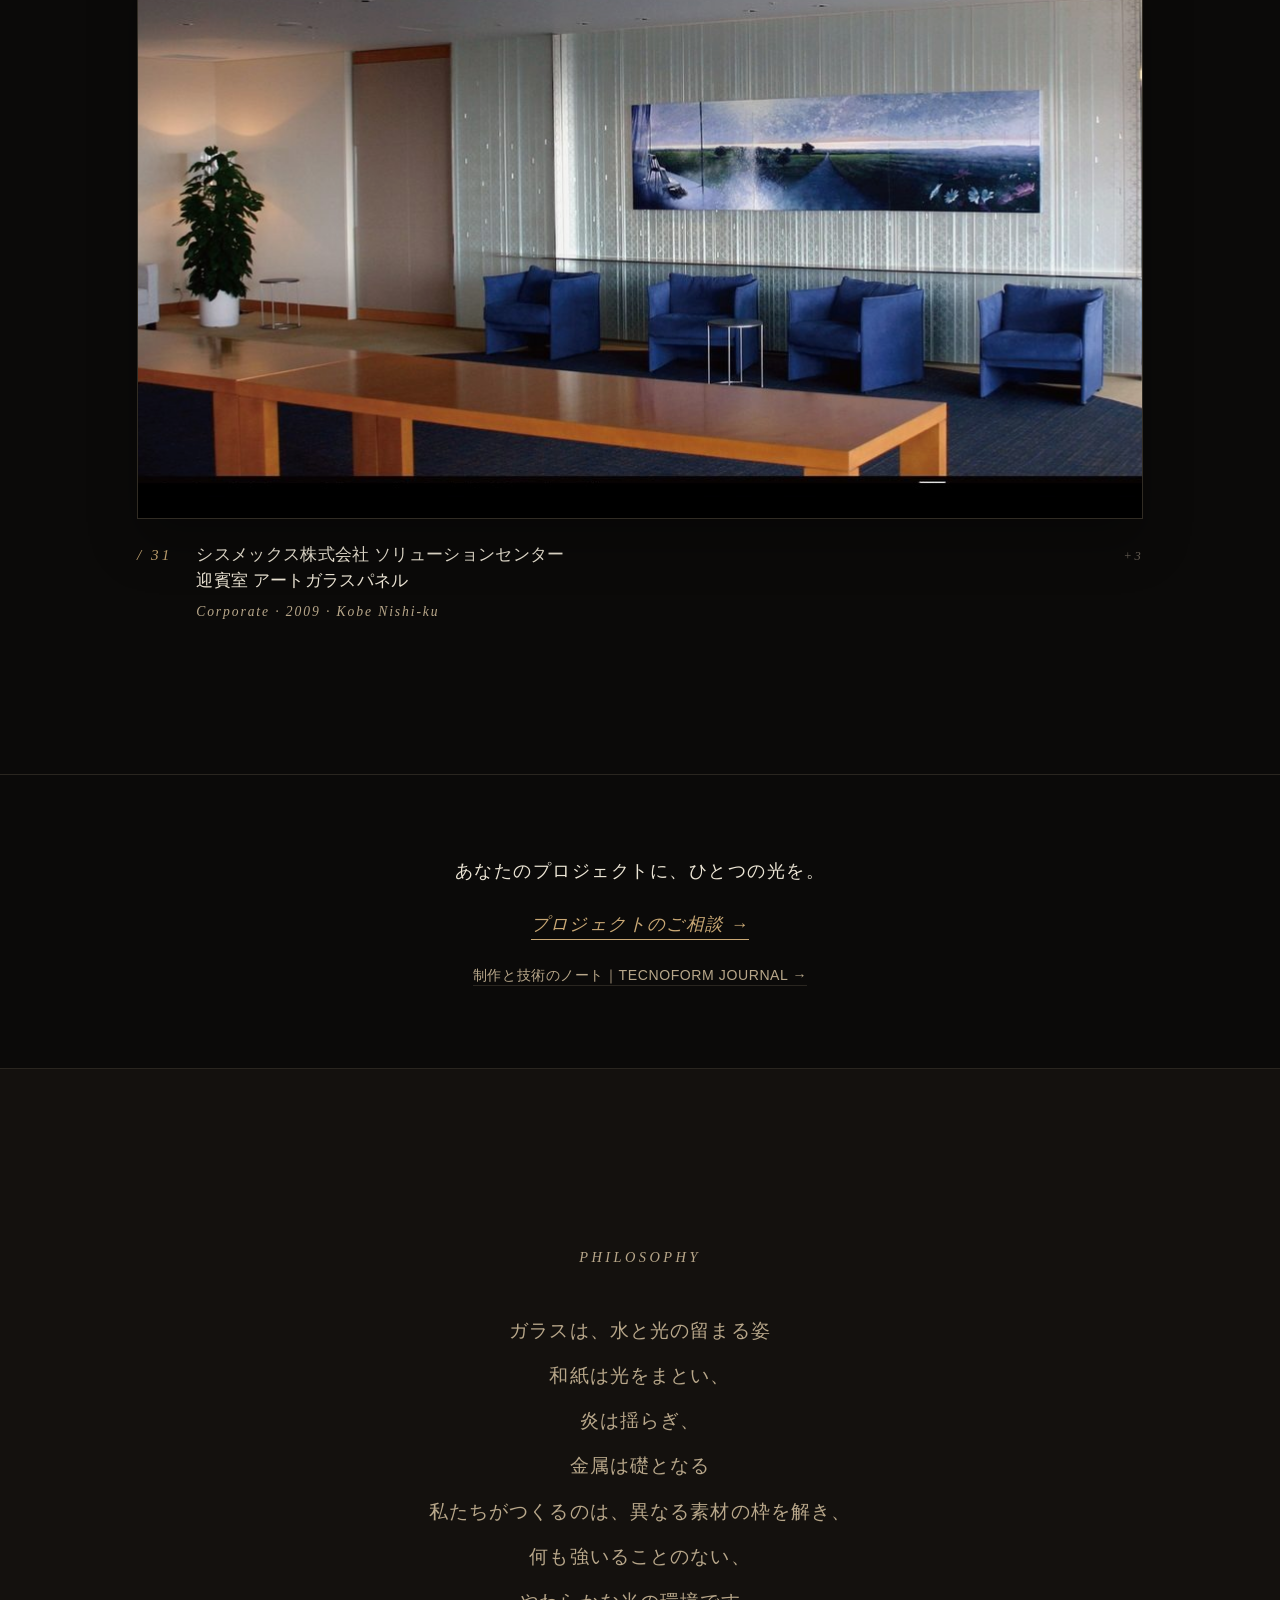
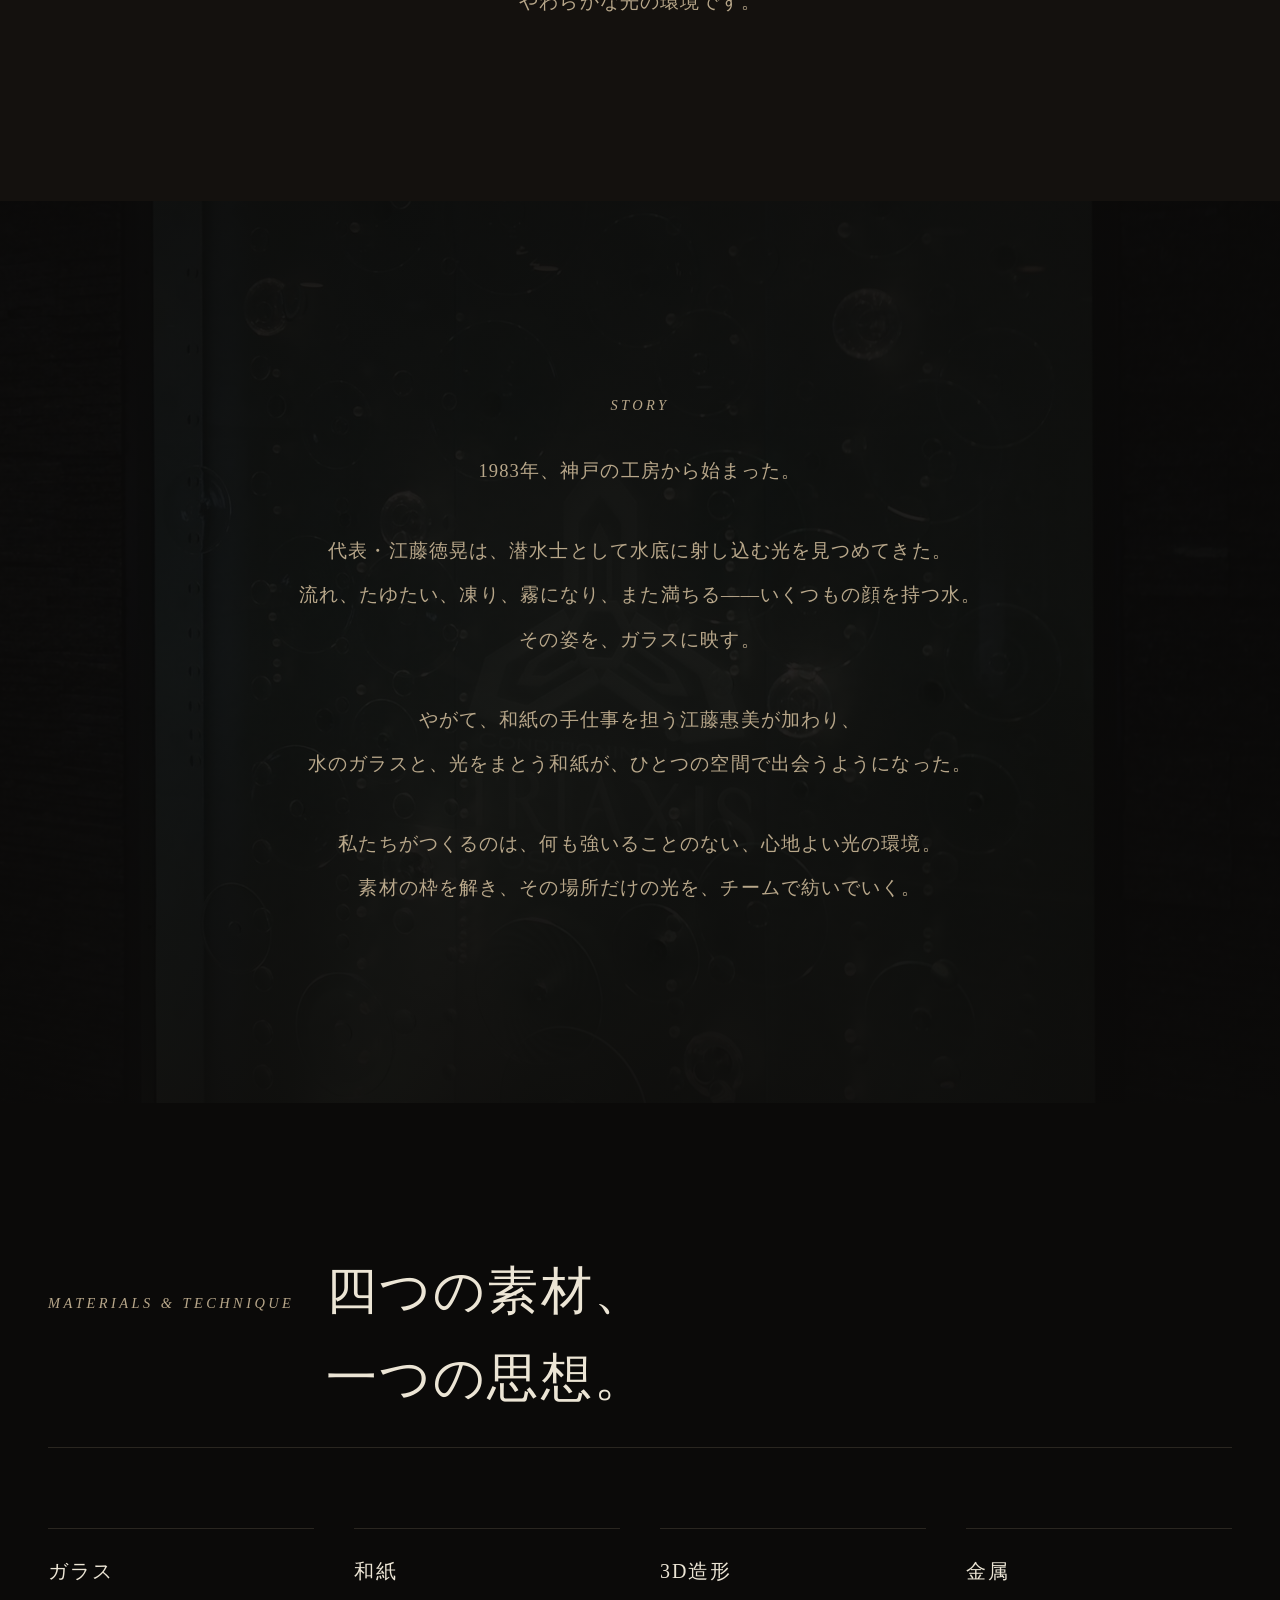
==== commit 7eef589e: "Preserve full-size photography with gentle light motion and harden static site" ====
--- a/index.html
+++ b/index.html
@@ -2,6 +2,10 @@
 <html lang="ja">
 <head>
 <meta charset="UTF-8">
+<!-- SECURITY_POLICY_START -->
+<meta http-equiv="Content-Security-Policy" content="default-src 'none'; script-src 'self' https://static.cloudflareinsights.com/beacon.min.js 'sha256-0IHIVxrhIxcgJEeza1IS/mkF7UsmR4BJUGzeTgh4enc=' 'sha256-nFbUM0fkMq63e1GR4FBETzCr0TIu8TJvOD1zKmJIak4=' 'sha256-uzoPM01A/VZ/MULFYzMTDpdPjyl1V3IcK0tDwSUj8Kg='; script-src-attr 'none'; style-src 'self' 'unsafe-inline' https://fonts.googleapis.com; font-src 'self' https://fonts.gstatic.com; img-src 'self' data:; media-src 'self'; connect-src 'self' https://cloudflareinsights.com https://static.cloudflareinsights.com; object-src 'none'; base-uri 'none'; form-action 'none'; frame-src 'none'; worker-src 'none'">
+<meta name="referrer" content="strict-origin-when-cross-origin">
+<!-- SECURITY_POLICY_END -->
 <meta name="viewport" content="width=device-width, initial-scale=1.0">
 <title>ガラスアート・和紙・光の空間制作 | atelier TECNOFORM（神戸・1983〜）</title>
 <meta name="description" content="ホテル・商業空間・邸宅・医療施設のガラスアート、和紙照明、光のインスタレーションを、構想から制作・設置まで一貫制作。ザ・リッツ・カールトン東京、三井不動産ほか実績多数。神戸の工房 atelier TECNOFORM。">
--- a/cinematic.css
+++ b/cinematic.css
@@ -7,7 +7,7 @@
 .hero-sub { font-size:.92rem; line-height:2; }
 .hero-sub-poem { font-size:1.4rem; }
 .hero-positioning { max-width:24em; font-size:.72rem; line-height:2; }
-.hero-bg-slides { inset:16% 4% 20% 48%; z-index:1; overflow:visible; background:transparent; transform:rotateY(-11deg) rotateX(3deg) rotateZ(-2deg); transform-style:preserve-3d; box-shadow:35px 45px 70px #0008; will-change:transform; }
+.hero-bg-slides { inset:16% 4% 20% 48%; z-index:1; overflow:visible; background:transparent; transform:none; transform-style:preserve-3d; box-shadow:35px 45px 70px #0008; will-change:transform; }
 .hero-bg-slides::before,.hero-bg-slides::after { content:""; position:absolute; inset:-18px; border:1px solid #c9a87540; pointer-events:none; transform:translateZ(-35px); }
 .hero-bg-slides::after { inset:-38px; border-color:#c9a87518; transform:translateZ(-75px); }
 .hero-bg-slide { background-position:center; box-shadow:inset 0 0 0 1px #ffffff20; transition:opacity 1.8s ease; }
@@ -39,7 +39,7 @@
 @media(min-width:901px){ .work-card:nth-child(even) { margin-top:100px; } .work-card:nth-child(5n+1) { grid-column:1/-1; width:85%; margin:0 auto; } .work-card:nth-child(5n+1) .work-frame { aspect-ratio:16/9; } }
 .reveal { transition-duration:1.15s; }
 html[data-motion="paused"] { scroll-behavior:auto; }
-html[data-motion="paused"] .hero-bg-slides { transform:rotateY(-11deg) rotateX(3deg) rotateZ(-2deg)!important; }
+html[data-motion="paused"] .hero-bg-slides { transform:none; }
 html[data-motion="paused"] .hero-bg-slide,html[data-motion="paused"] .reveal,html[data-motion="paused"] .work-frame { transition:none!important; }
 html[data-motion="paused"] .hero-scroll::after,html[data-motion="paused"] .hero-content p,html[data-motion="paused"] .hero-title { animation:none!important; opacity:1!important; }
 html[data-motion="paused"] .work-frame { transform:none!important; }
@@ -53,7 +53,7 @@
  .hero-sub { font-size:.8rem; }.hero-sub-poem {font-size:1.12rem;}
  .hero-positioning { font-size:.68rem; margin-top:14px; max-width:29em; }
  .hero-enter { font-size:.72rem; margin-top:9px; padding:8px 0; gap:38px; }
- .hero-bg-slides { inset:51% 8% 17% 9%; transform:rotateY(-7deg) rotateZ(-2deg); }
+ .hero-bg-slides { inset:51% 8% 17% 9%; transform:none; }
  .hero-bg-slides::before { inset:-10px; }.hero-bg-slides::after { inset:-21px; }
  .hero-orbit { top:45%; left:0; width:110vw; height:110vw; }
  .hero-orbit span { font-size:8px; }
@@ -64,9 +64,54 @@
  .hero-scroll { display:none; }
  .works-grid { gap:3.5rem; }
  #light-field { opacity:.5; }
- html[data-motion="paused"] .hero-bg-slides { transform:rotateY(-7deg) rotateZ(-2deg)!important; }
+ html[data-motion="paused"] .hero-bg-slides { transform:none; }
 }
 @media(prefers-reduced-motion:reduce) {
  html {scroll-behavior:auto!important;} *,*::before,*::after {animation:none!important;transition:none!important;}
  .reveal,.hero-content p,.hero-title {opacity:1!important;transform:none!important;}
 }
+
+/* Environment study v2: the architecture carries depth, never the photographs. */
+#hero {background:#181d1b;}
+#light-field {opacity:1;}
+.hero-orbit {display:none;}
+.hero-bg-slides {inset:24% 10% 27% 51%; transform:none!important; box-shadow:none; will-change:auto; background:transparent;}
+.hero-bg-slides::before,.hero-bg-slides::after {display:none;}
+.hero-bg-slide {background-size:contain;background-repeat:no-repeat;box-shadow:none;transform:none!important;}
+.hero-bg-veil {background:linear-gradient(90deg,rgba(8,10,9,.80),rgba(8,10,9,.48) 32%,transparent 58%),linear-gradient(0deg,#0b0a09,transparent 12%);}
+.hero-content {z-index:2;}
+.hero-title {text-shadow:0 3px 25px #0005;}
+.scene-caption {left:51%;bottom:18%;}
+.work-frame,.work-card:hover .work-frame {transform:none!important;}
+.work-frame::after {display:none;}
+.work-card:hover .work-frame img {transform:none;}
+@media(max-width:768px){
+ #light-field {opacity:1;}
+ .hero-bg-slides {inset:51% 7% 18% 7%;transform:none!important;}
+ .hero-bg-veil {background:linear-gradient(180deg,rgba(8,10,9,.72),rgba(8,10,9,.42) 45%,transparent 60%,#0b0a09);}
+ .scene-caption {left:7%;bottom:11%;}
+}
+
+/* Photo-first revision: restore the original immersive image scale. */
+#hero {min-height:max(780px,100svh);padding:130px 6.5vw 160px;background:var(--ink);}
+.hero-bg-slides {inset:0;z-index:0;overflow:hidden;transform:none!important;}
+.hero-bg-slide {background-size:cover;background-position:center;}
+.hero-bg-slide.active {opacity:1;}
+#light-field {z-index:1;opacity:.18;mask-image:linear-gradient(to top,#000,transparent 28%);-webkit-mask-image:linear-gradient(to top,#000,transparent 28%);}
+.hero-bg-veil {z-index:1;background:linear-gradient(90deg,rgba(8,10,9,.76),rgba(8,10,9,.36) 39%,rgba(8,10,9,.04) 70%),linear-gradient(0deg,rgba(8,10,9,.88),transparent 25%,transparent 85%,rgba(8,10,9,.4));}
+.hero-content {max-width:49%;}
+.scene-caption {left:auto;right:6.5vw;bottom:110px;max-width:40%;text-align:right;text-shadow:0 2px 8px #000;}
+.scene-kicker {justify-content:flex-end;}
+@media(max-width:768px){
+ #hero {min-height:max(820px,100svh);padding:120px 24px 180px;justify-content:center;}
+ .hero-content {max-width:100%;}
+ .hero-bg-slides {inset:0;}
+ .hero-bg-slide {background-size:cover;background-position:62% center;}
+ .hero-bg-veil {background:linear-gradient(90deg,rgba(8,10,9,.72),rgba(8,10,9,.2)),linear-gradient(0deg,rgba(8,10,9,.92),transparent 30%,transparent 80%,rgba(8,10,9,.4));}
+ .scene-caption {left:24px;right:24px;bottom:105px;max-width:none;text-align:left;}
+ .scene-kicker {justify-content:flex-start;}
+ .scene-controls {bottom:36px;}
+}
+
+/* Light atmosphere: no architecture overlay and no photograph movement. */
+#light-field {opacity:1;mask-image:none;-webkit-mask-image:none;mix-blend-mode:screen;}
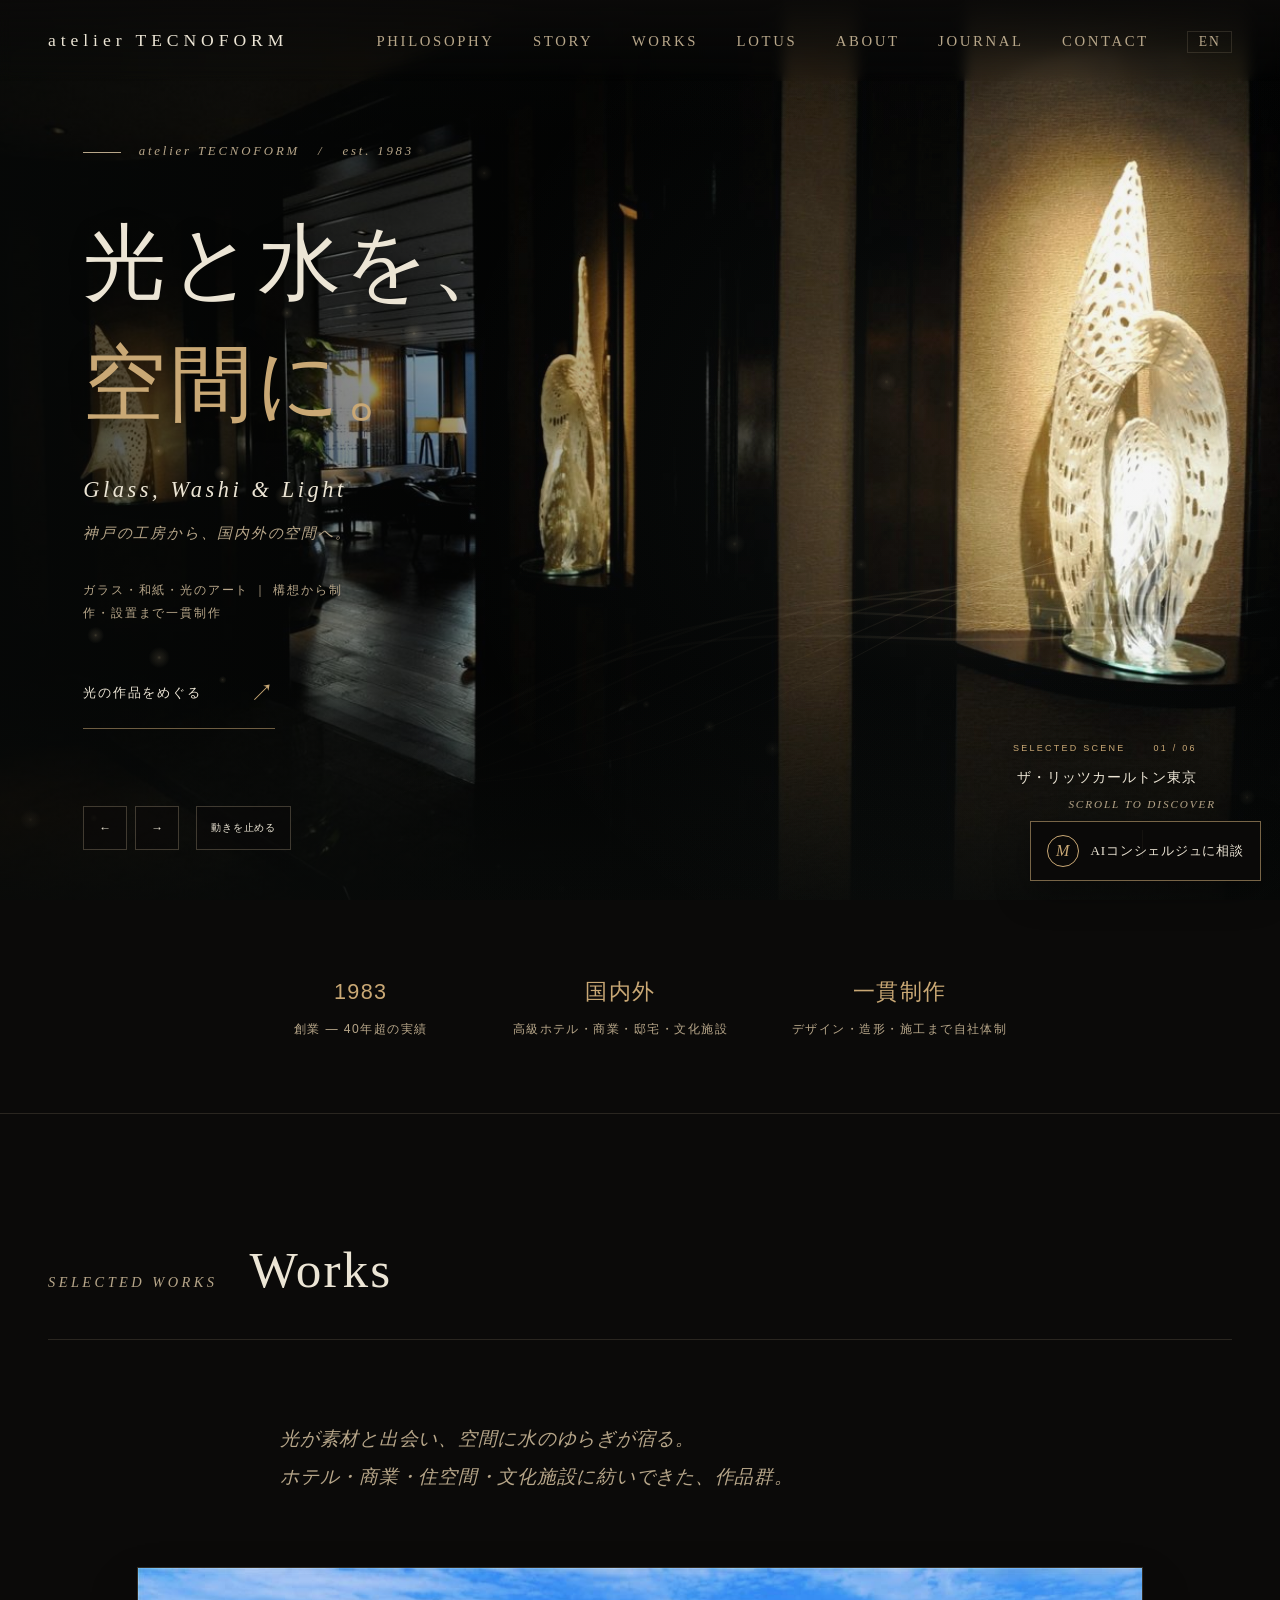
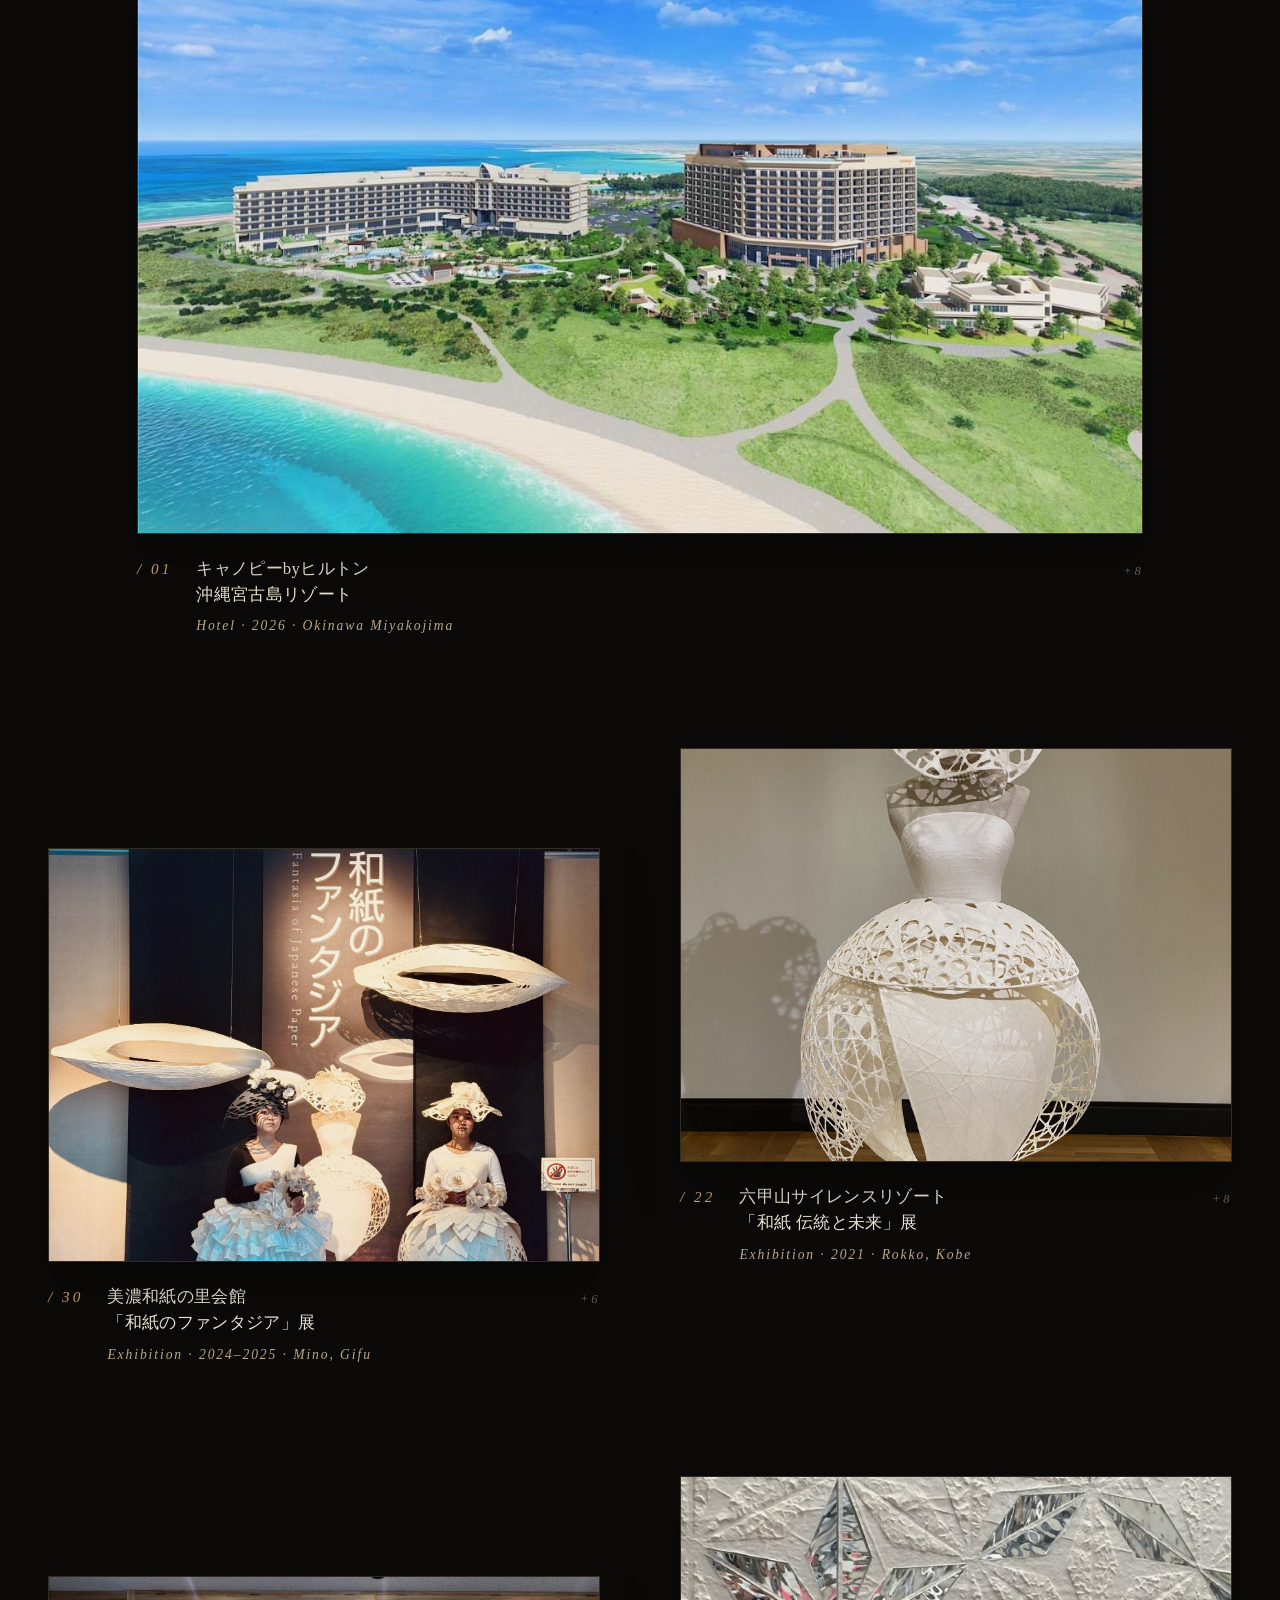
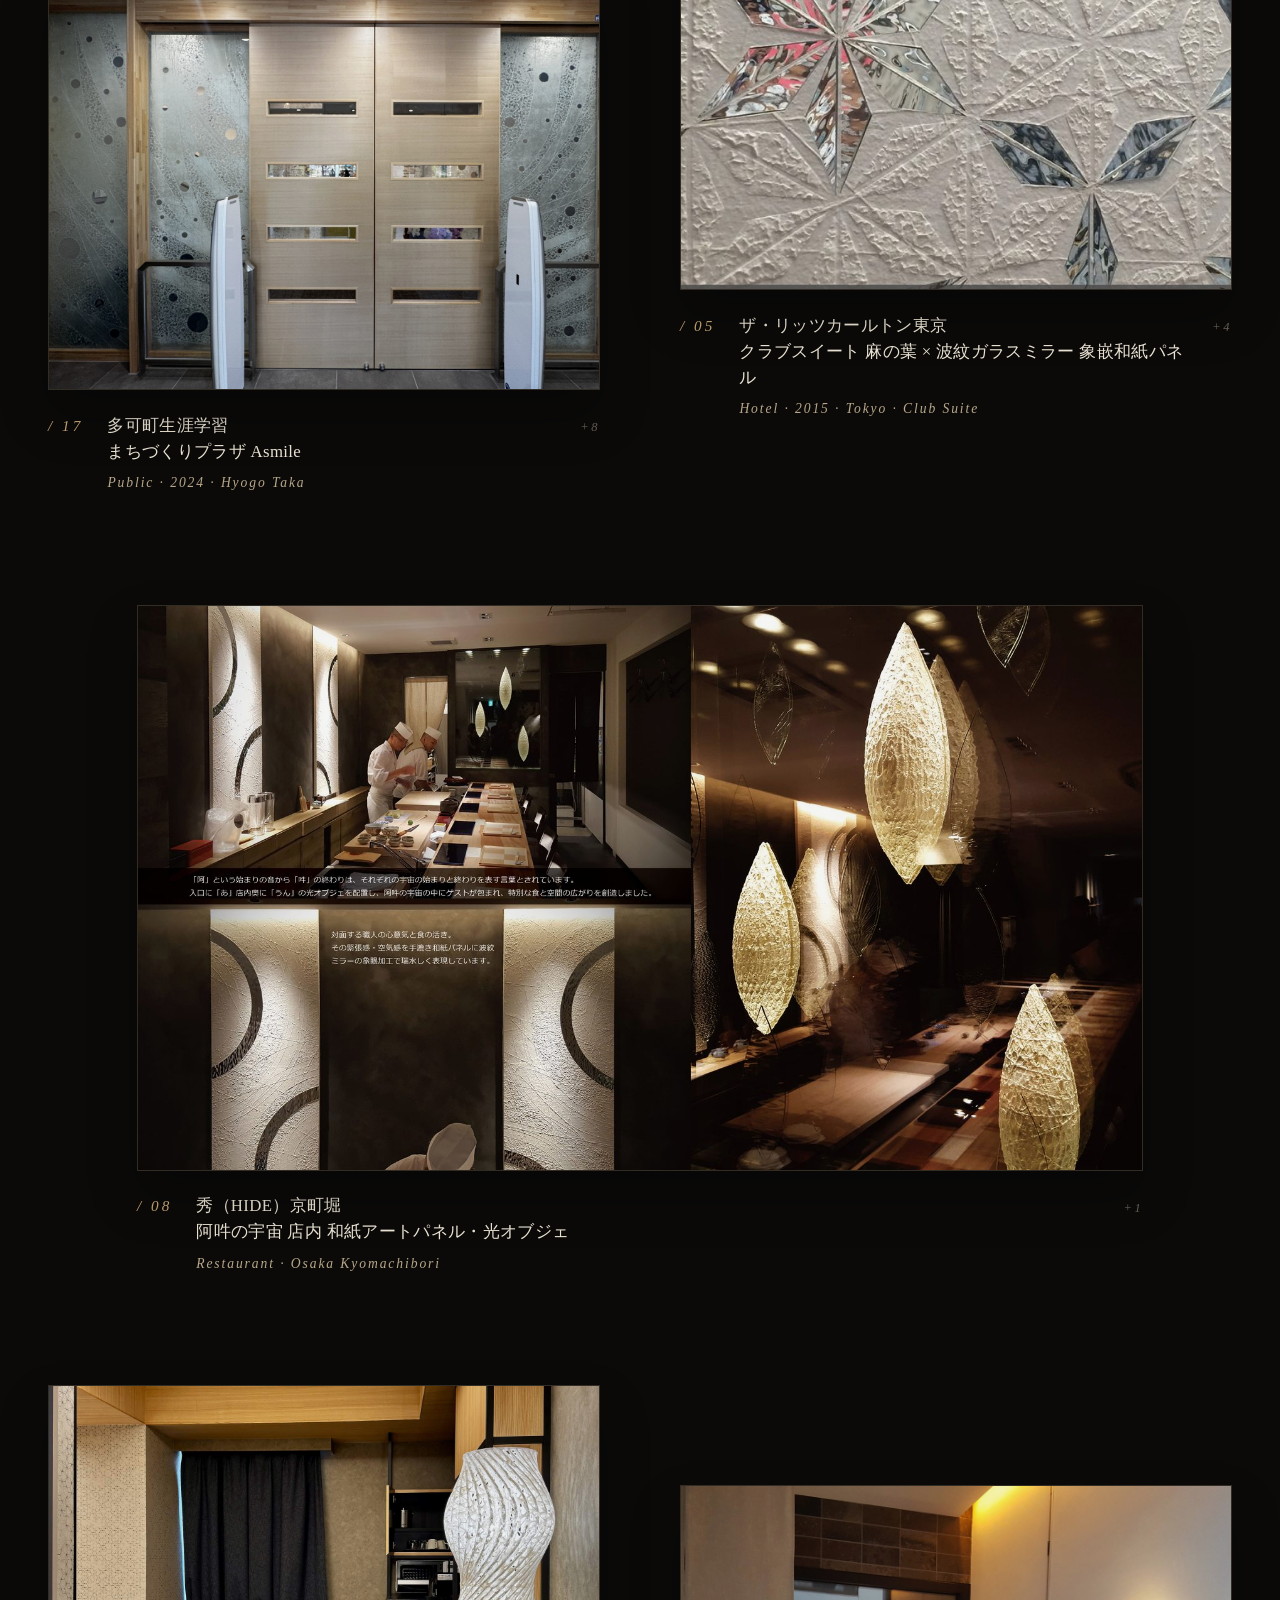
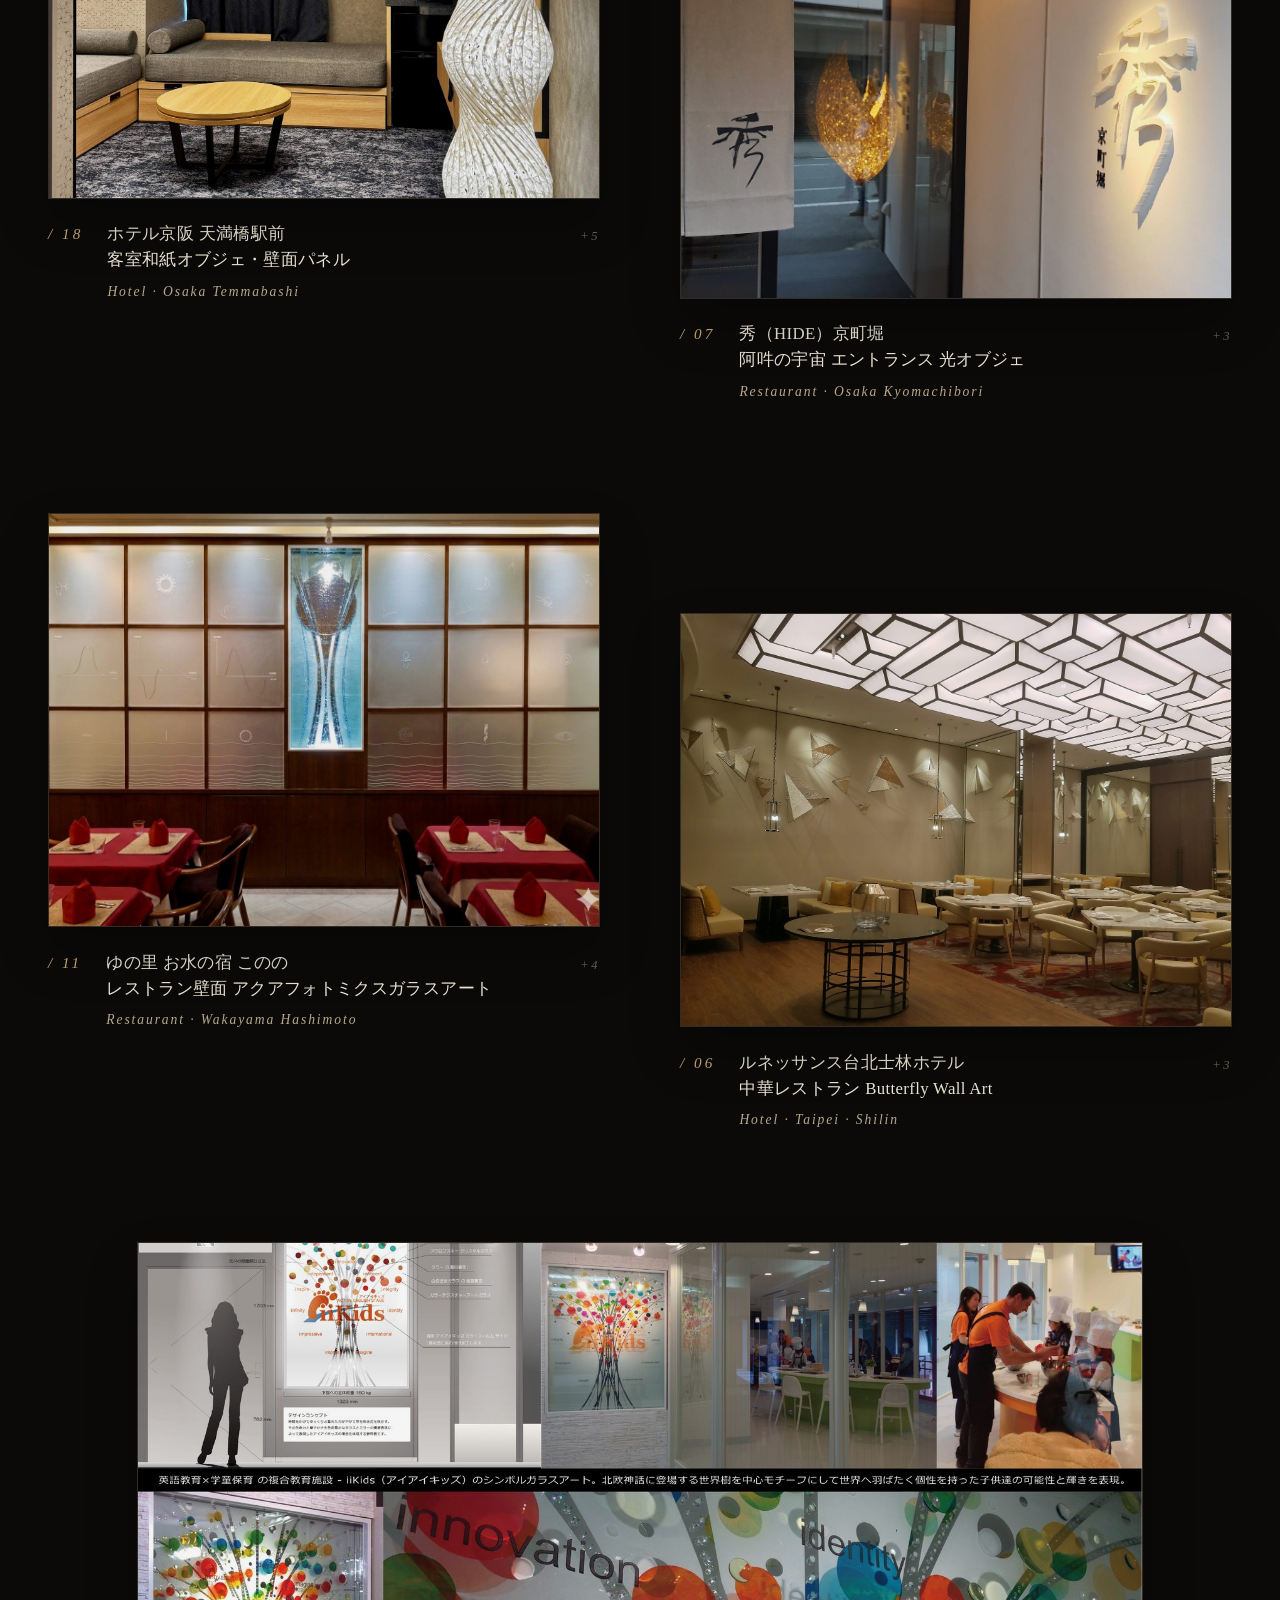
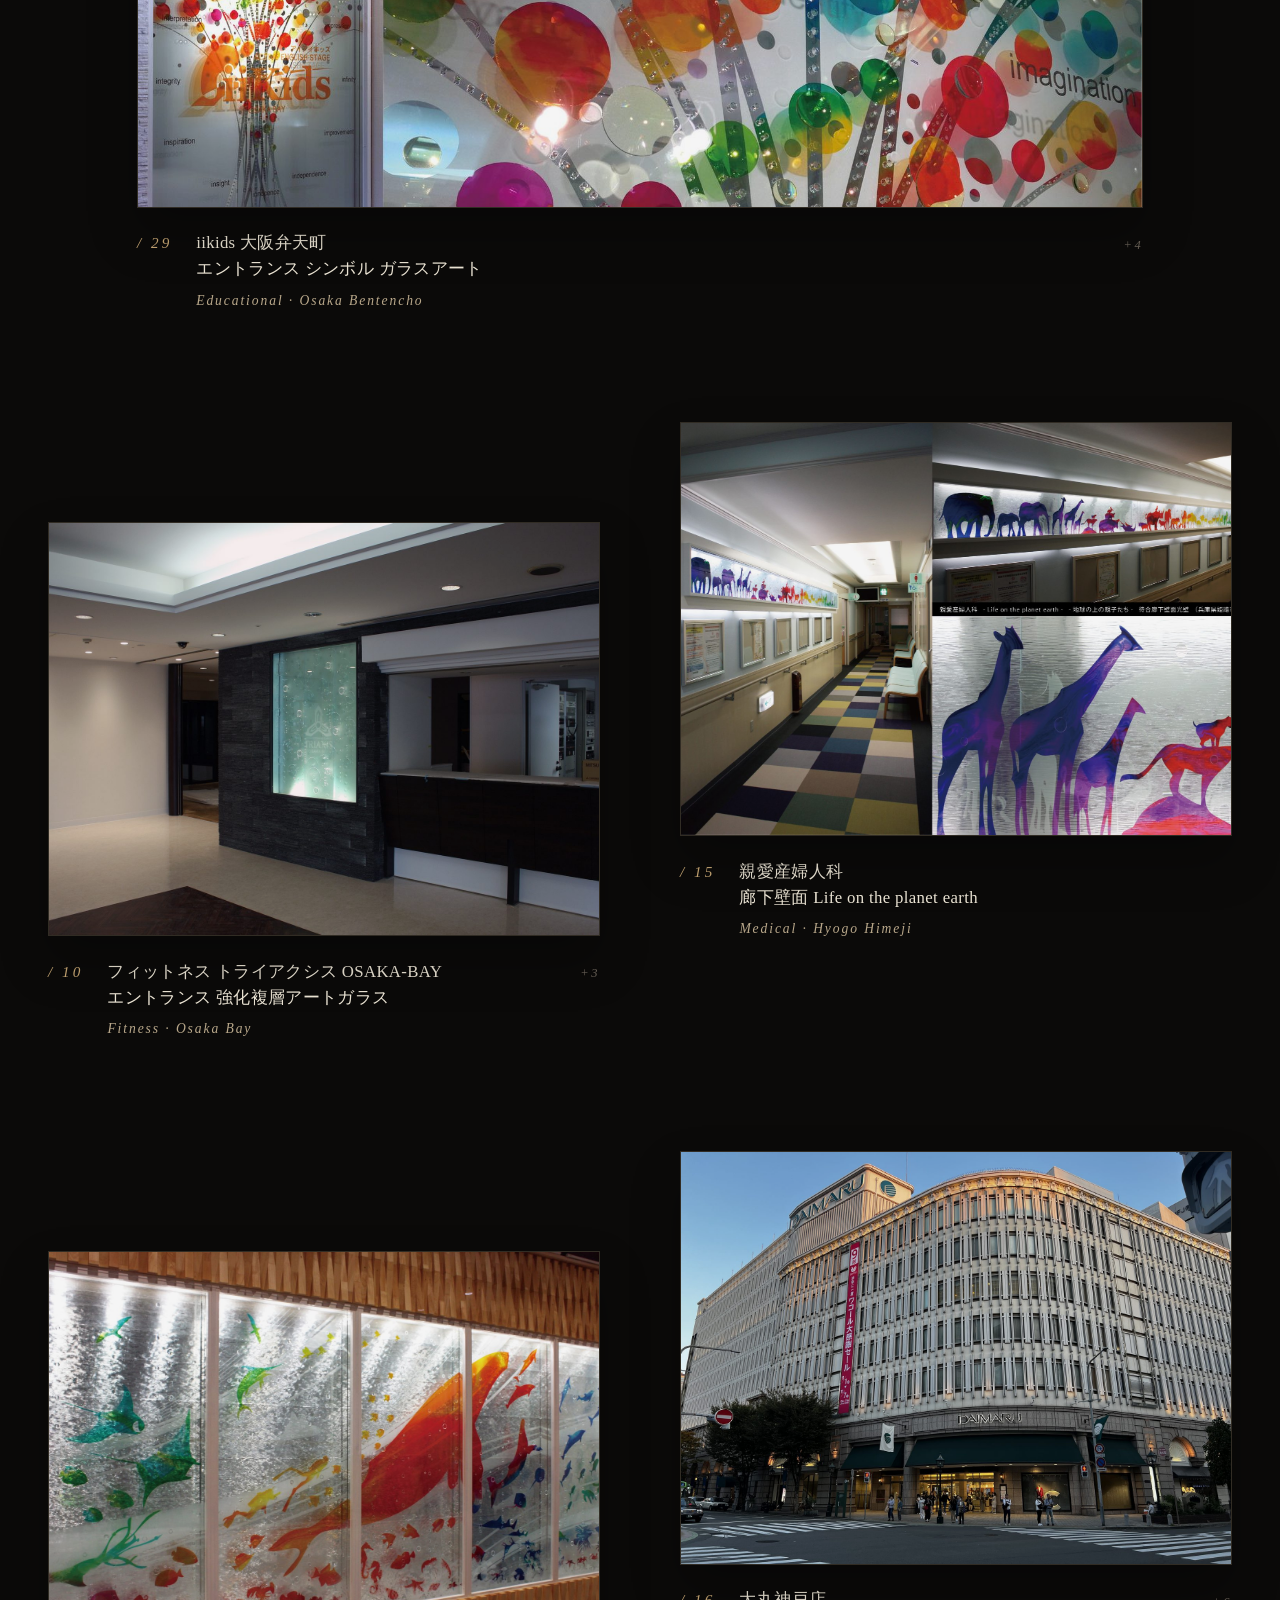
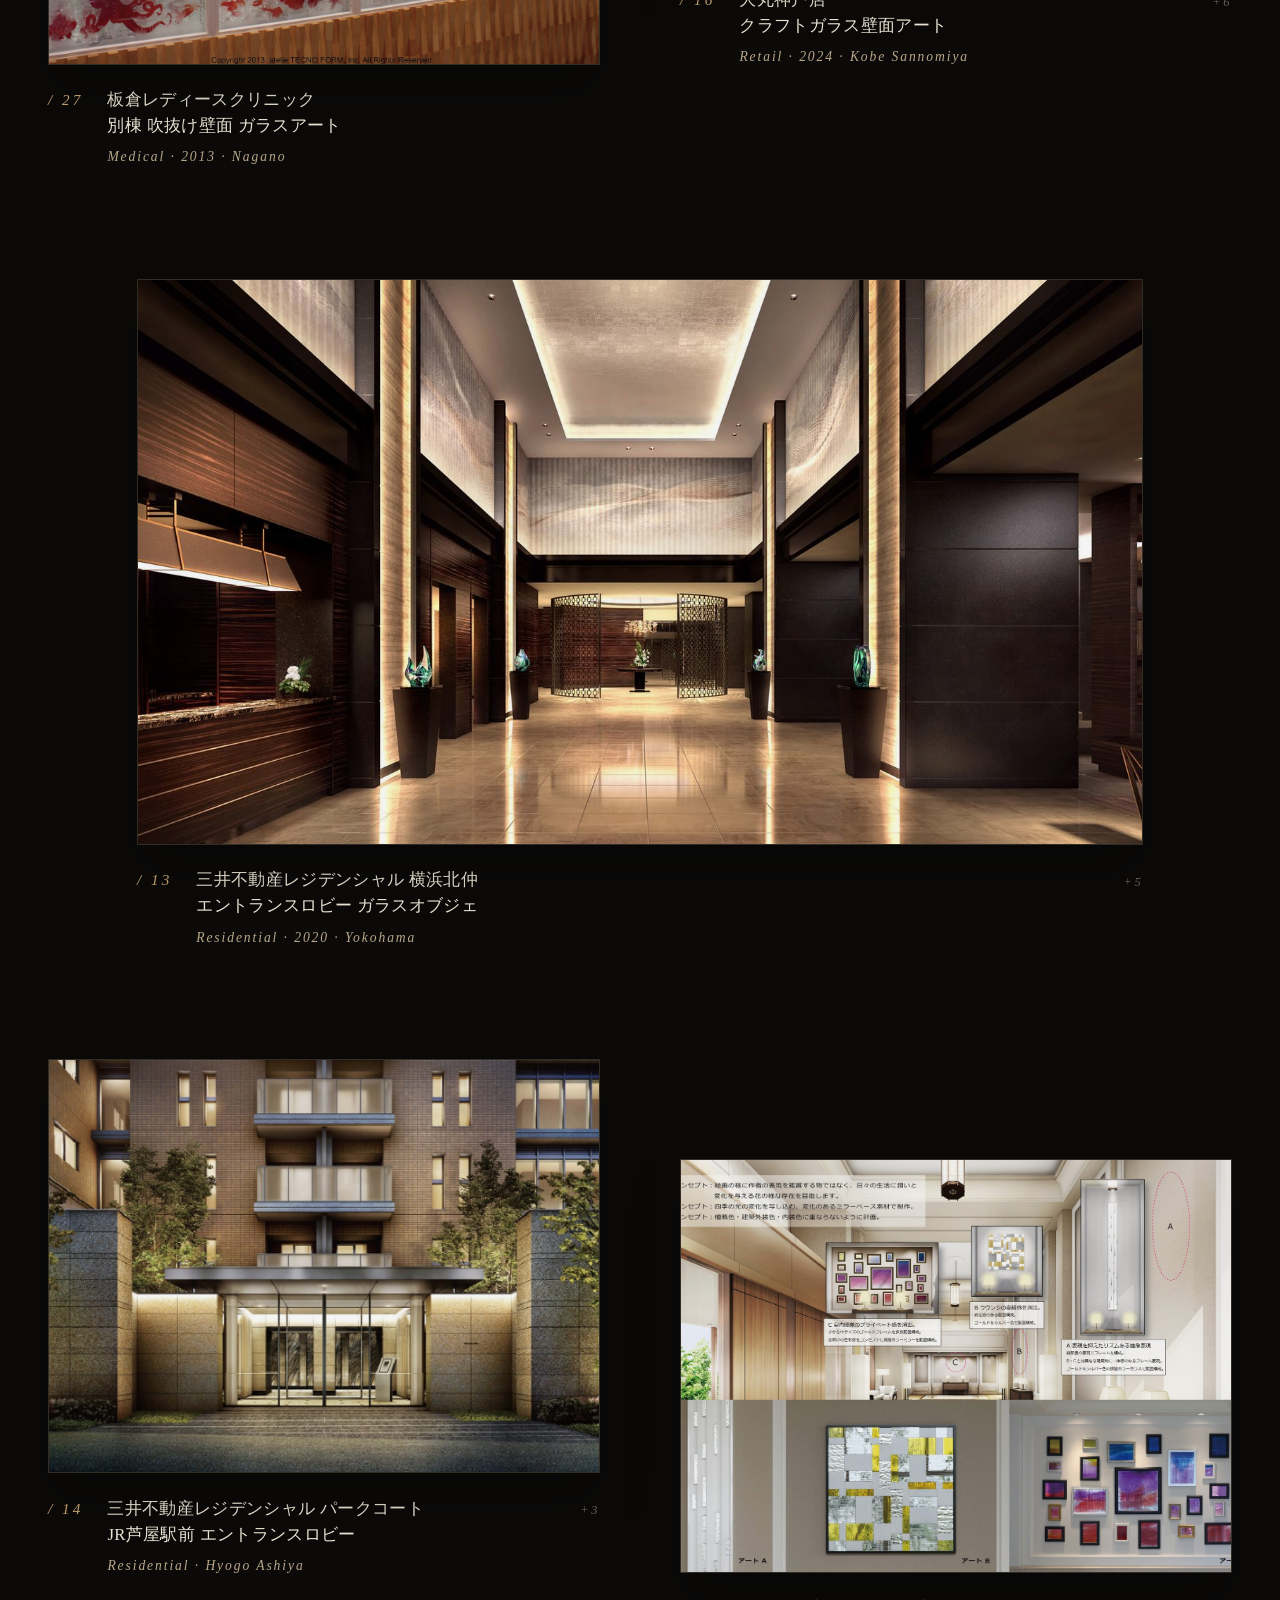
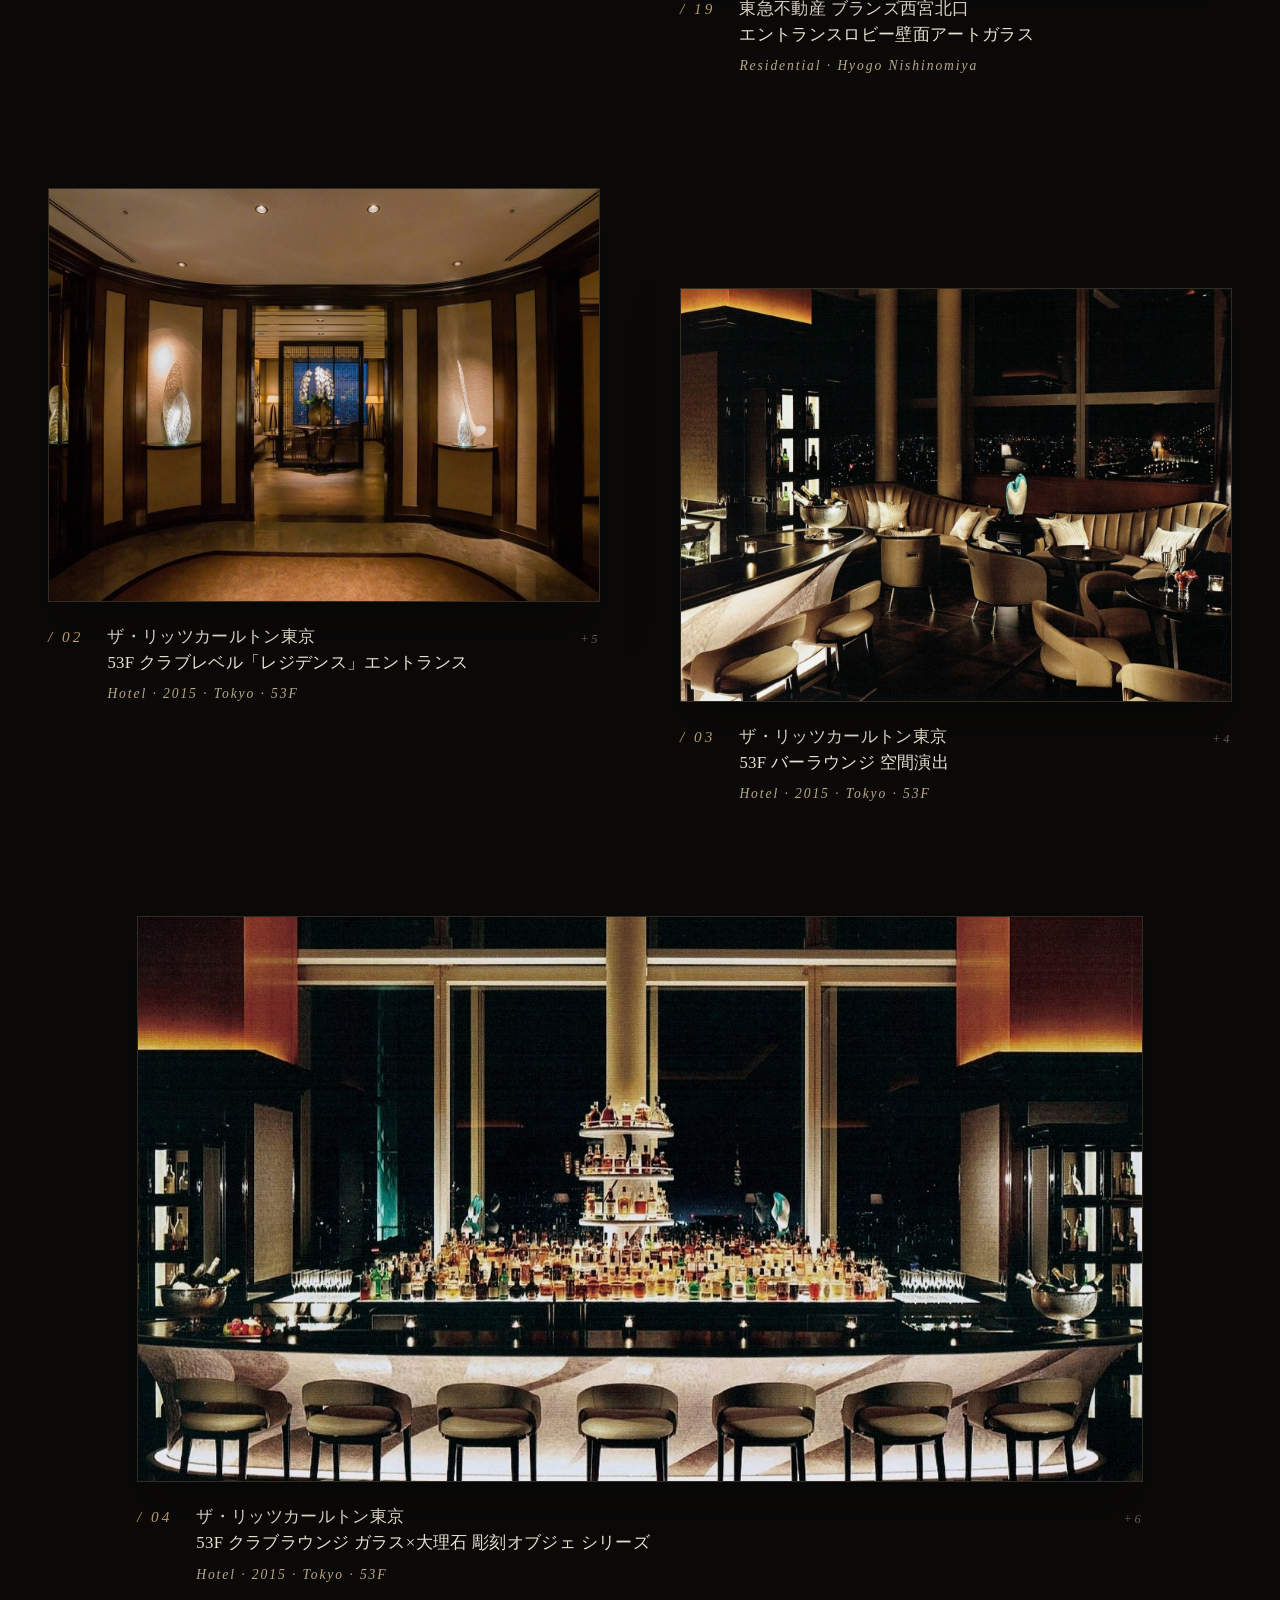
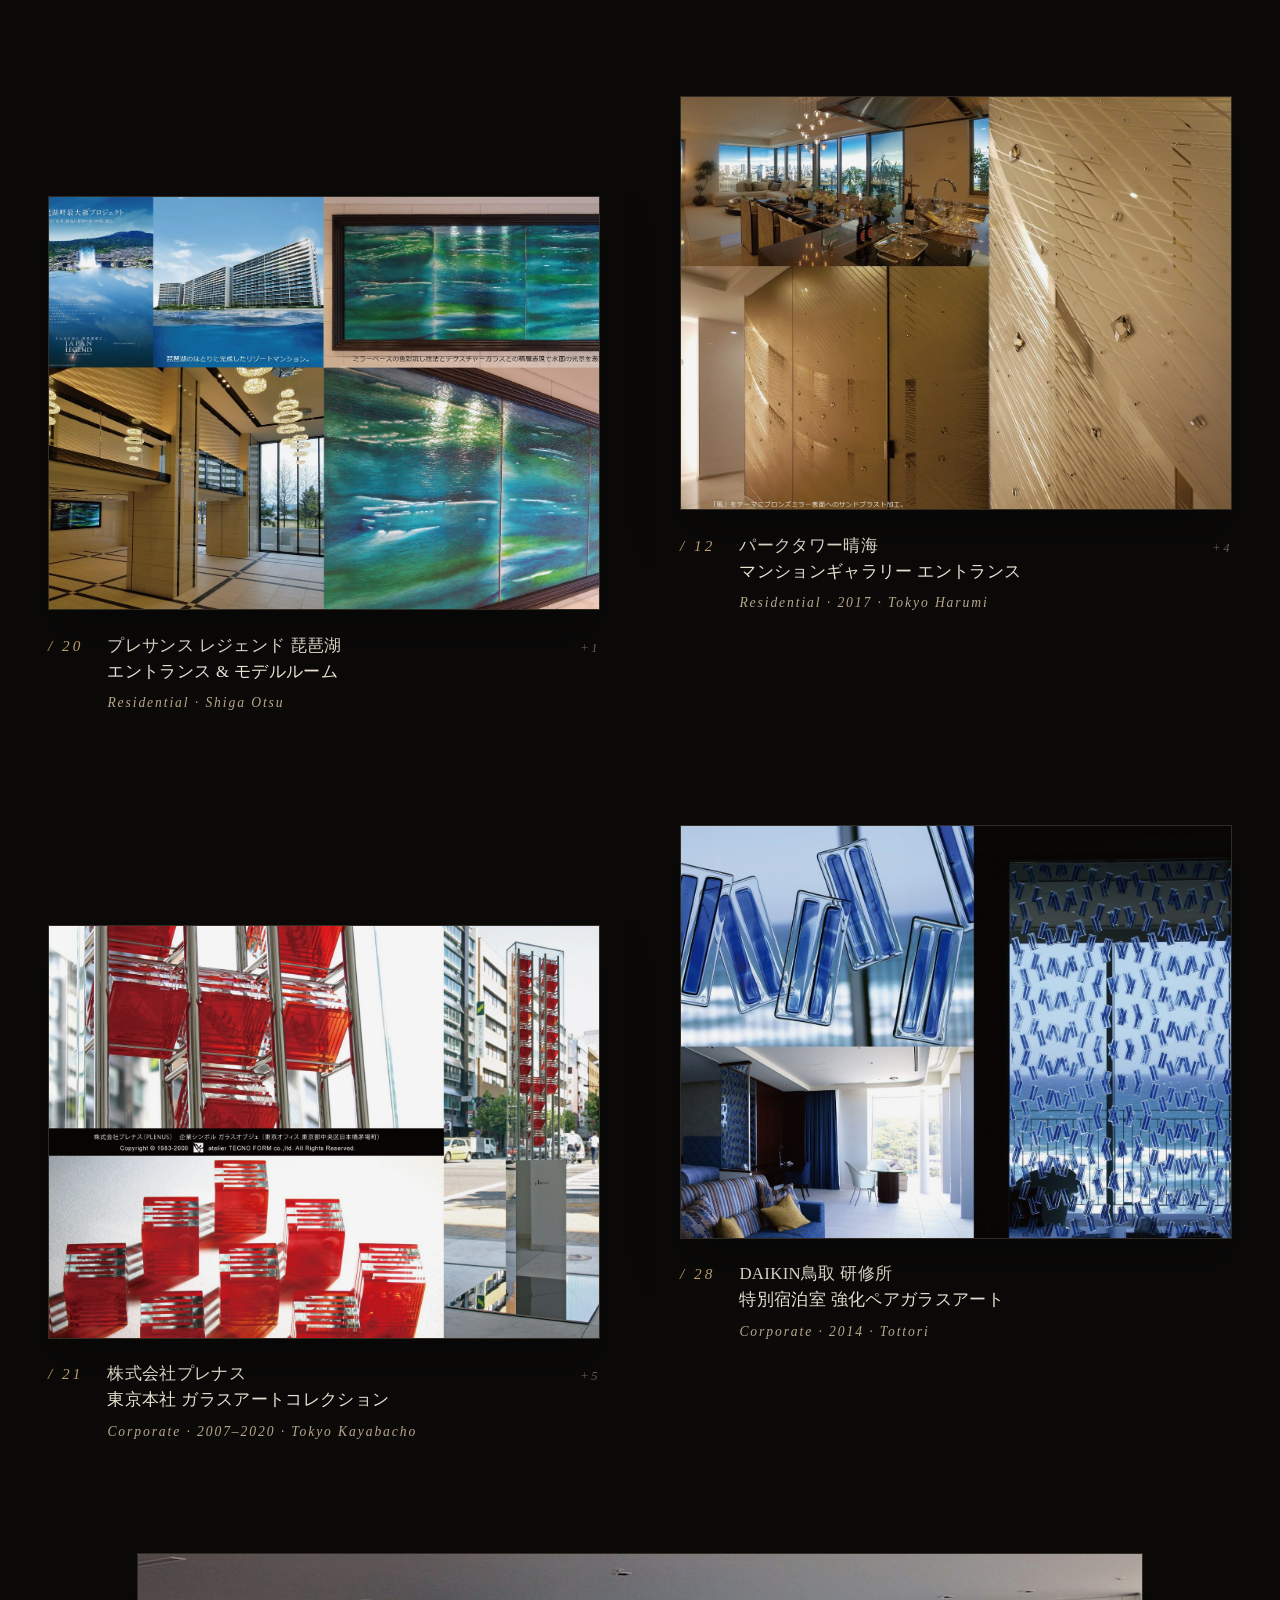
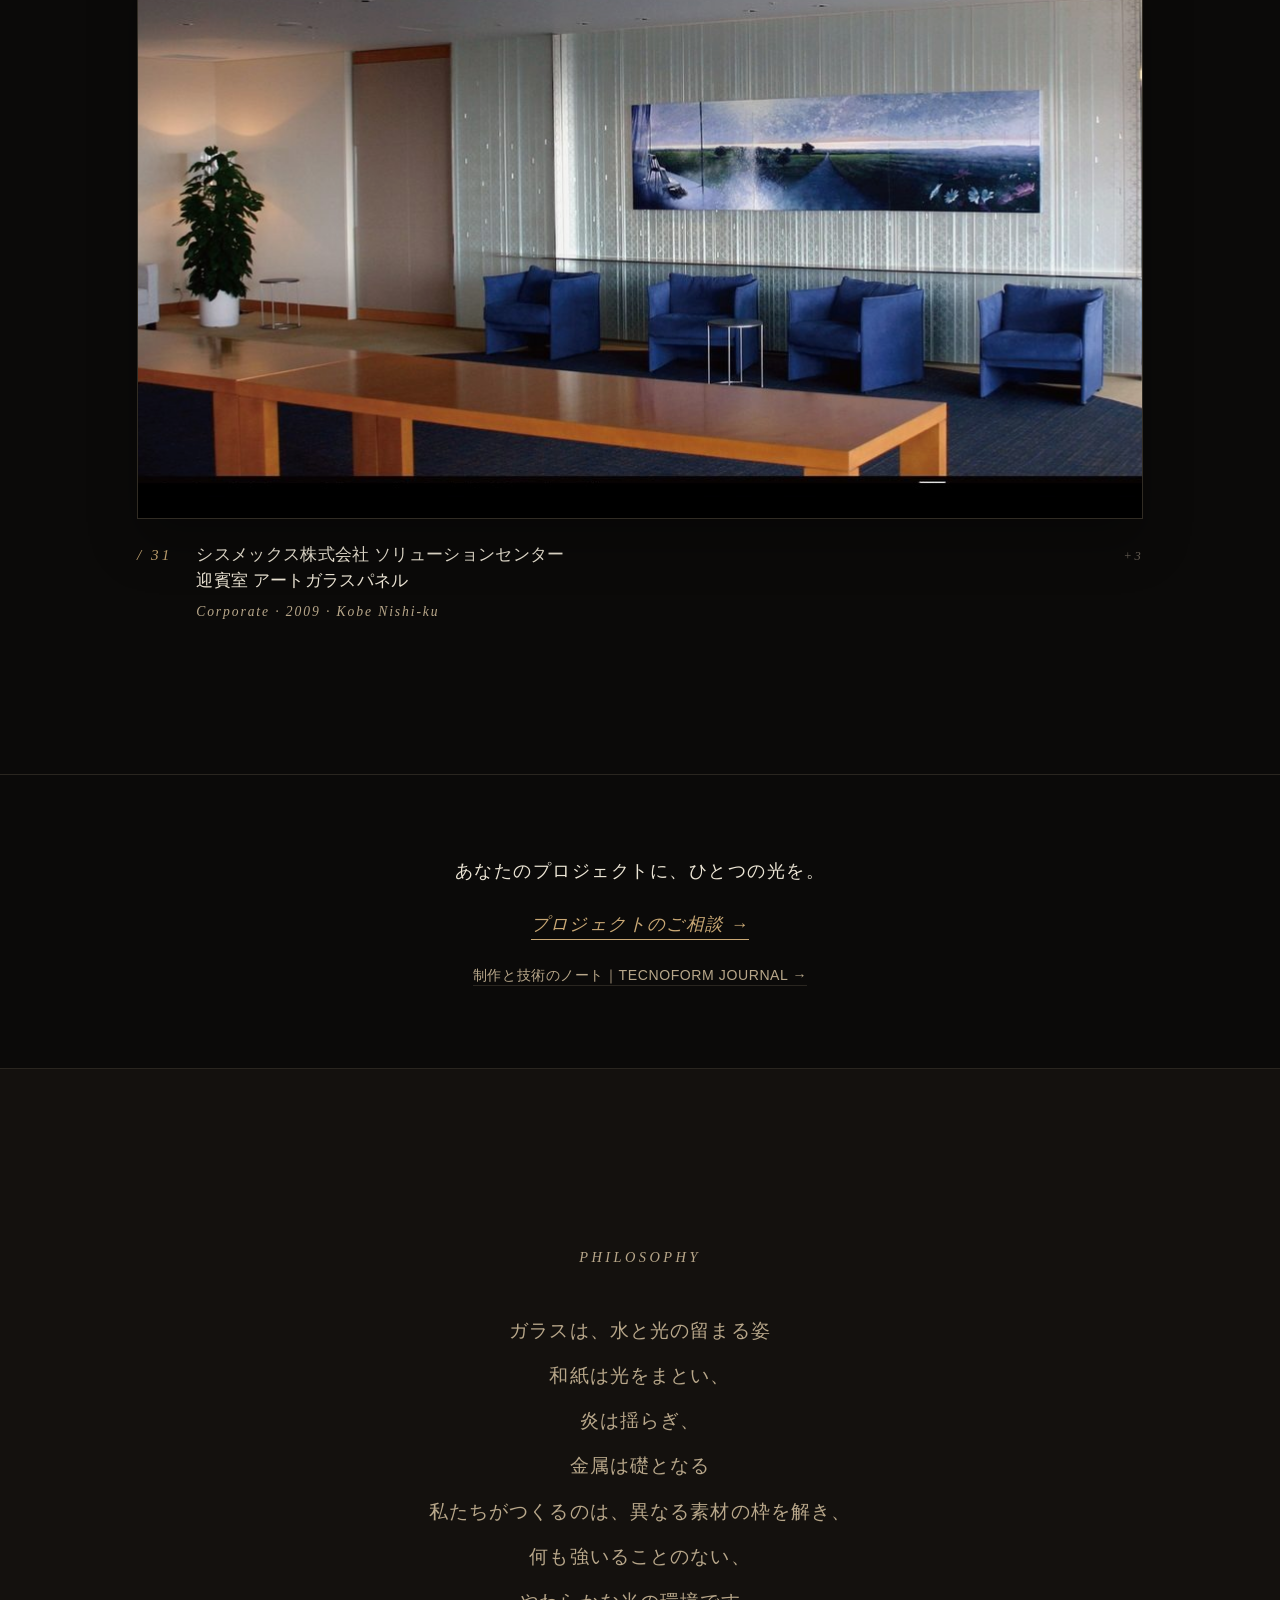
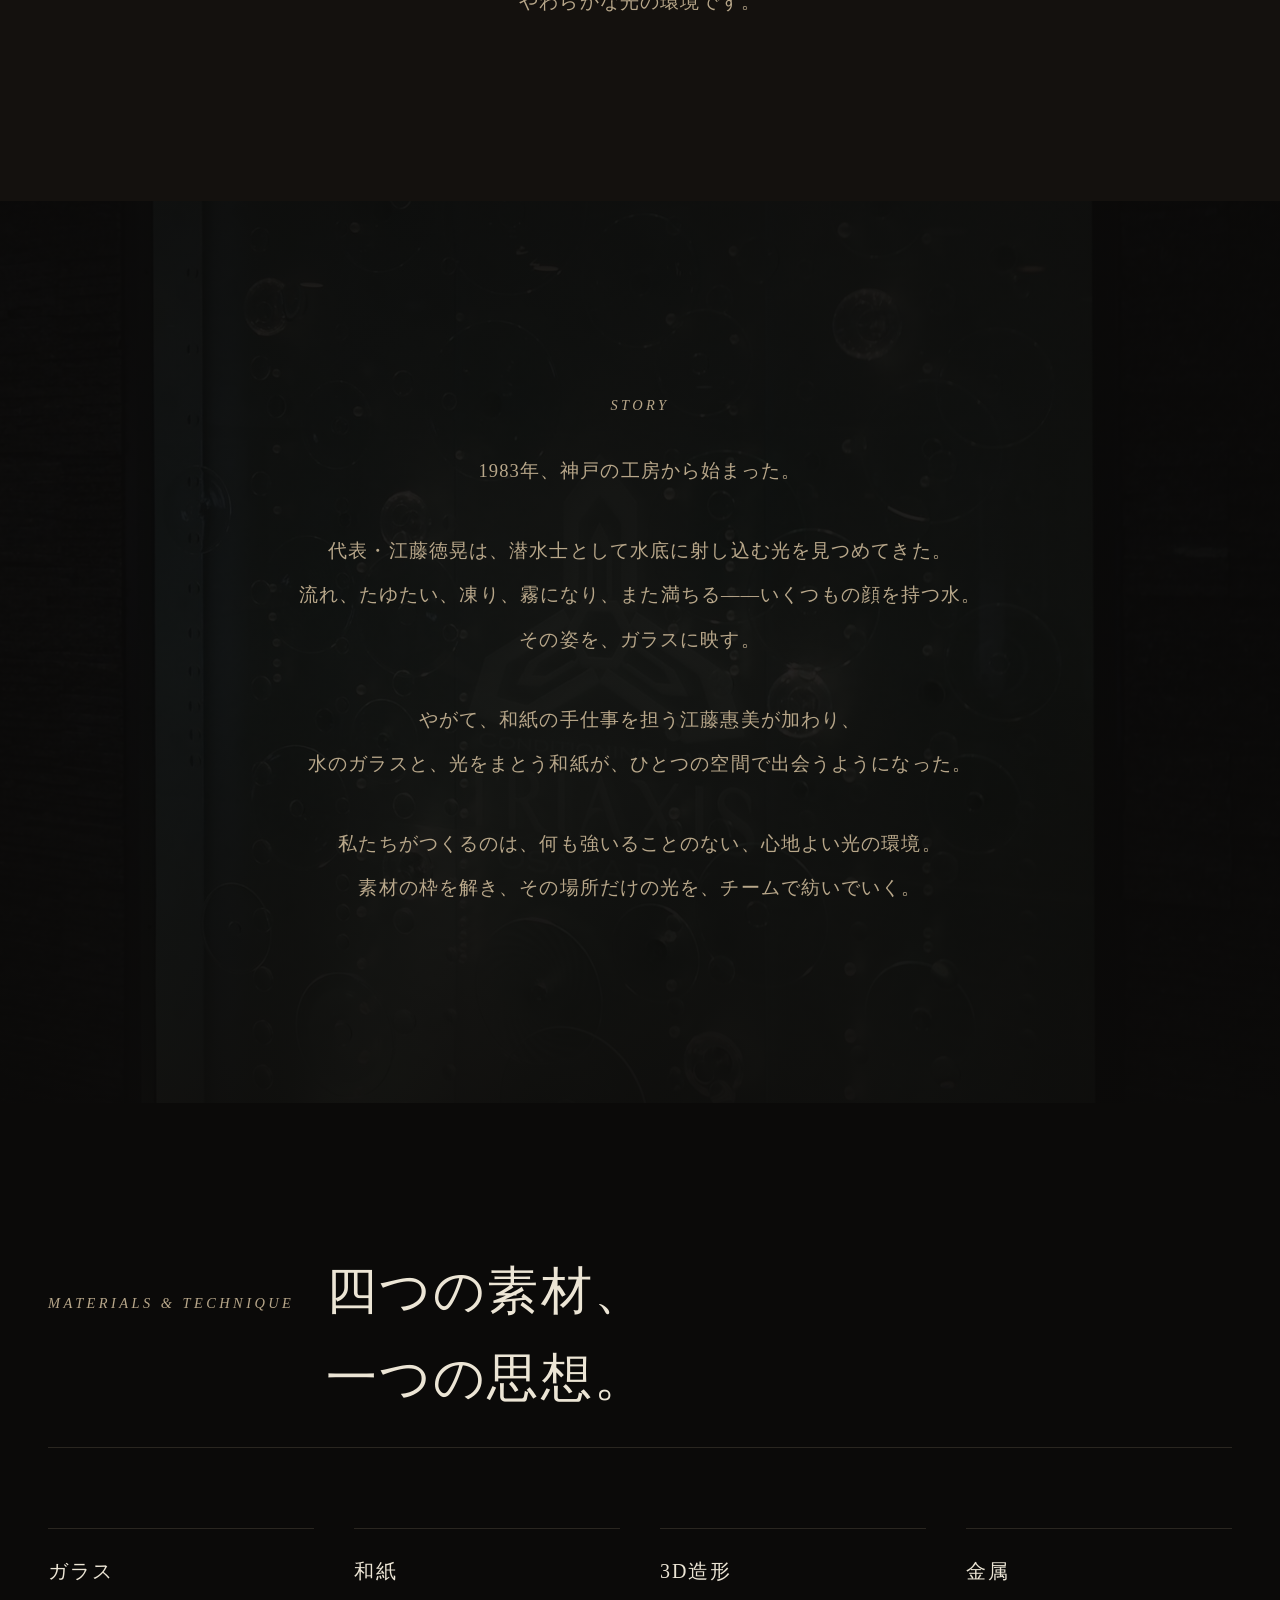
==== commit d6857ab9: "chore(hero): monthly rotation" ====
--- a/index.html
+++ b/index.html
@@ -884,12 +884,12 @@
 <section id="hero">
   <!-- HERO_ROTATION_START -->
   <div class="hero-bg-slides">
-    <div class="hero-bg-slide active" style="background-image: url('images/ritz-club-foyer.jpg');"></div>
+    <div class="hero-bg-slide active" style="background-image: url('images/ritz-club-residence-c.jpg');"></div>
     <div class="hero-bg-slide" style="background-image: url('images/ritz-bar-lounge-01.jpg');"></div>
     <div class="hero-bg-slide" style="background-image: url('images/park-tower-harumi.jpg');"></div>
-    <div class="hero-bg-slide" style="background-image: url('images/minowashi-fantasia-01.jpg');"></div>
-    <div class="hero-bg-slide" style="background-image: url('images/iikids-osaka-bentencho.jpg');"></div>
-    <div class="hero-bg-slide" style="background-image: url('images/daikin-tottori.jpg');"></div>
+    <div class="hero-bg-slide" style="background-image: url('images/hide-interior.jpg');"></div>
+    <div class="hero-bg-slide" style="background-image: url('images/itakura-ladies-clinic.jpg');"></div>
+    <div class="hero-bg-slide" style="background-image: url('images/plenus-corporate-symbol.jpg');"></div>
   </div>
   <!-- HERO_ROTATION_END -->
 
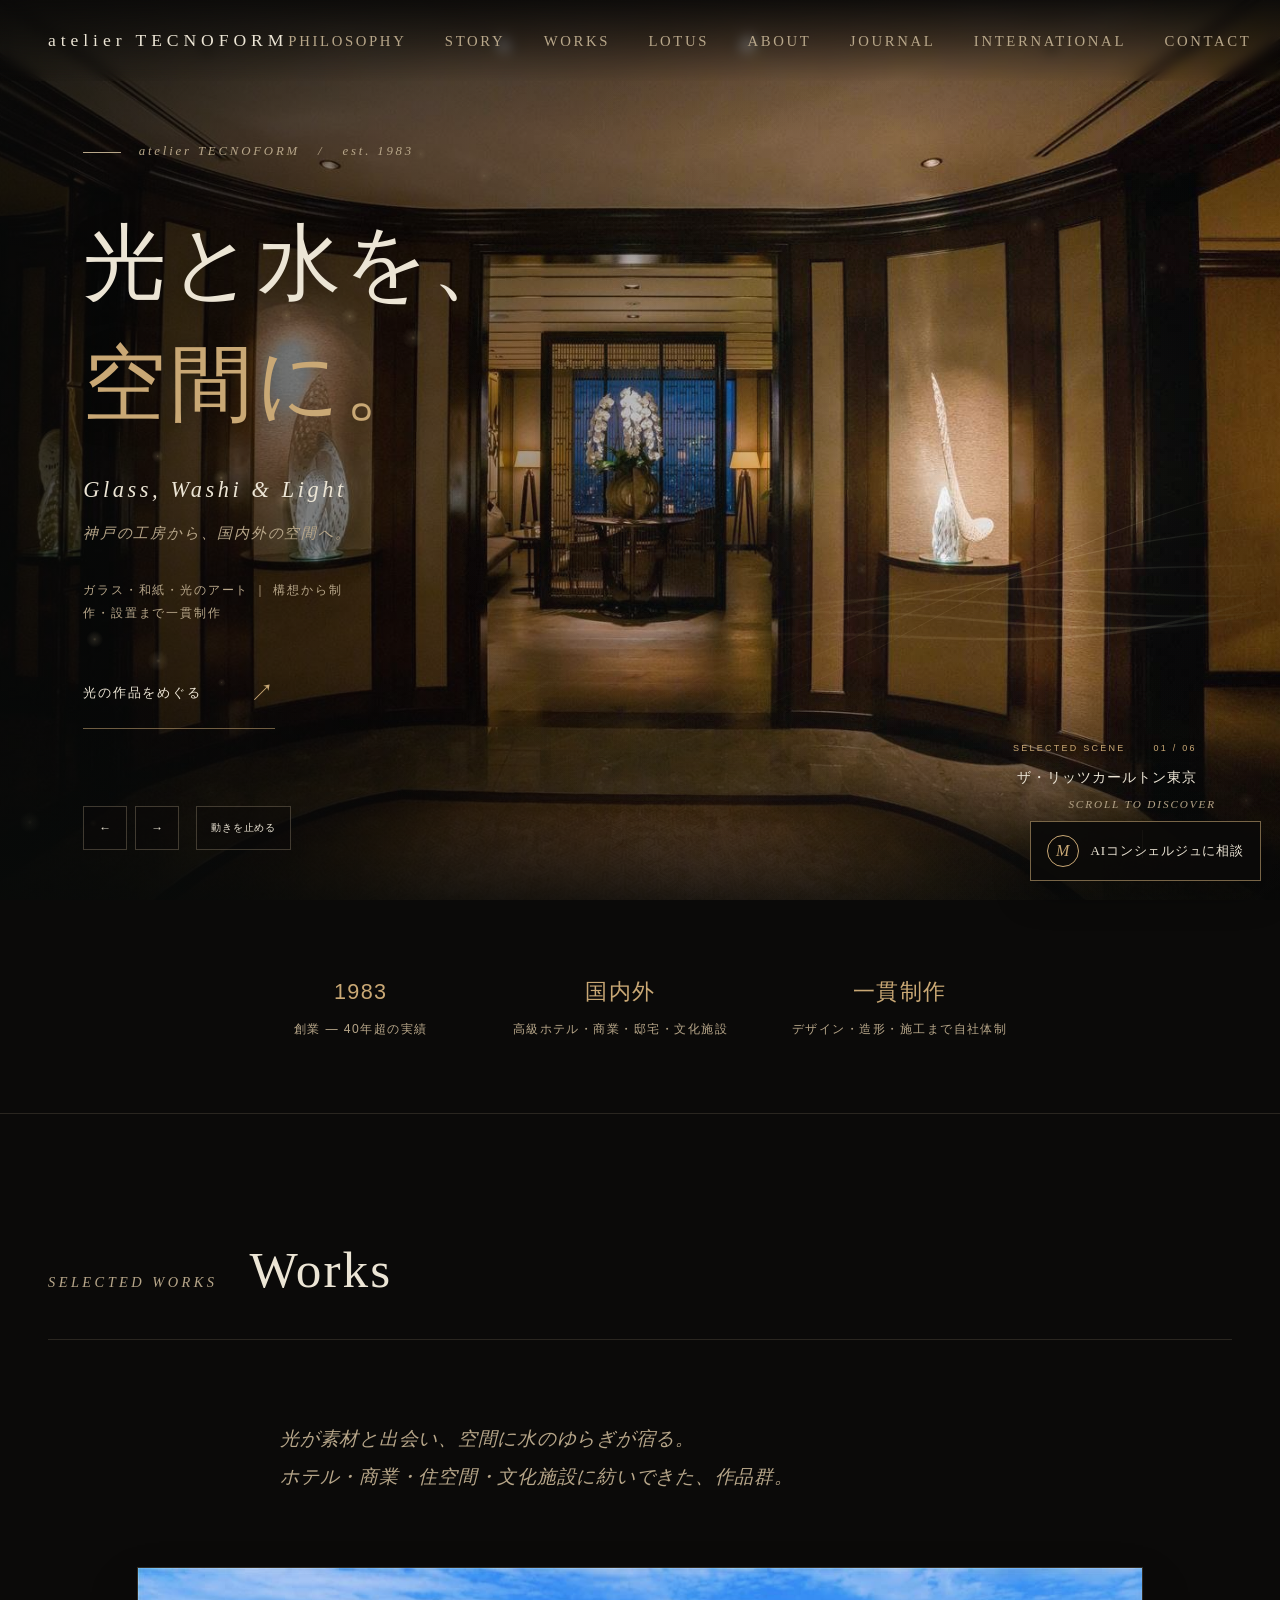
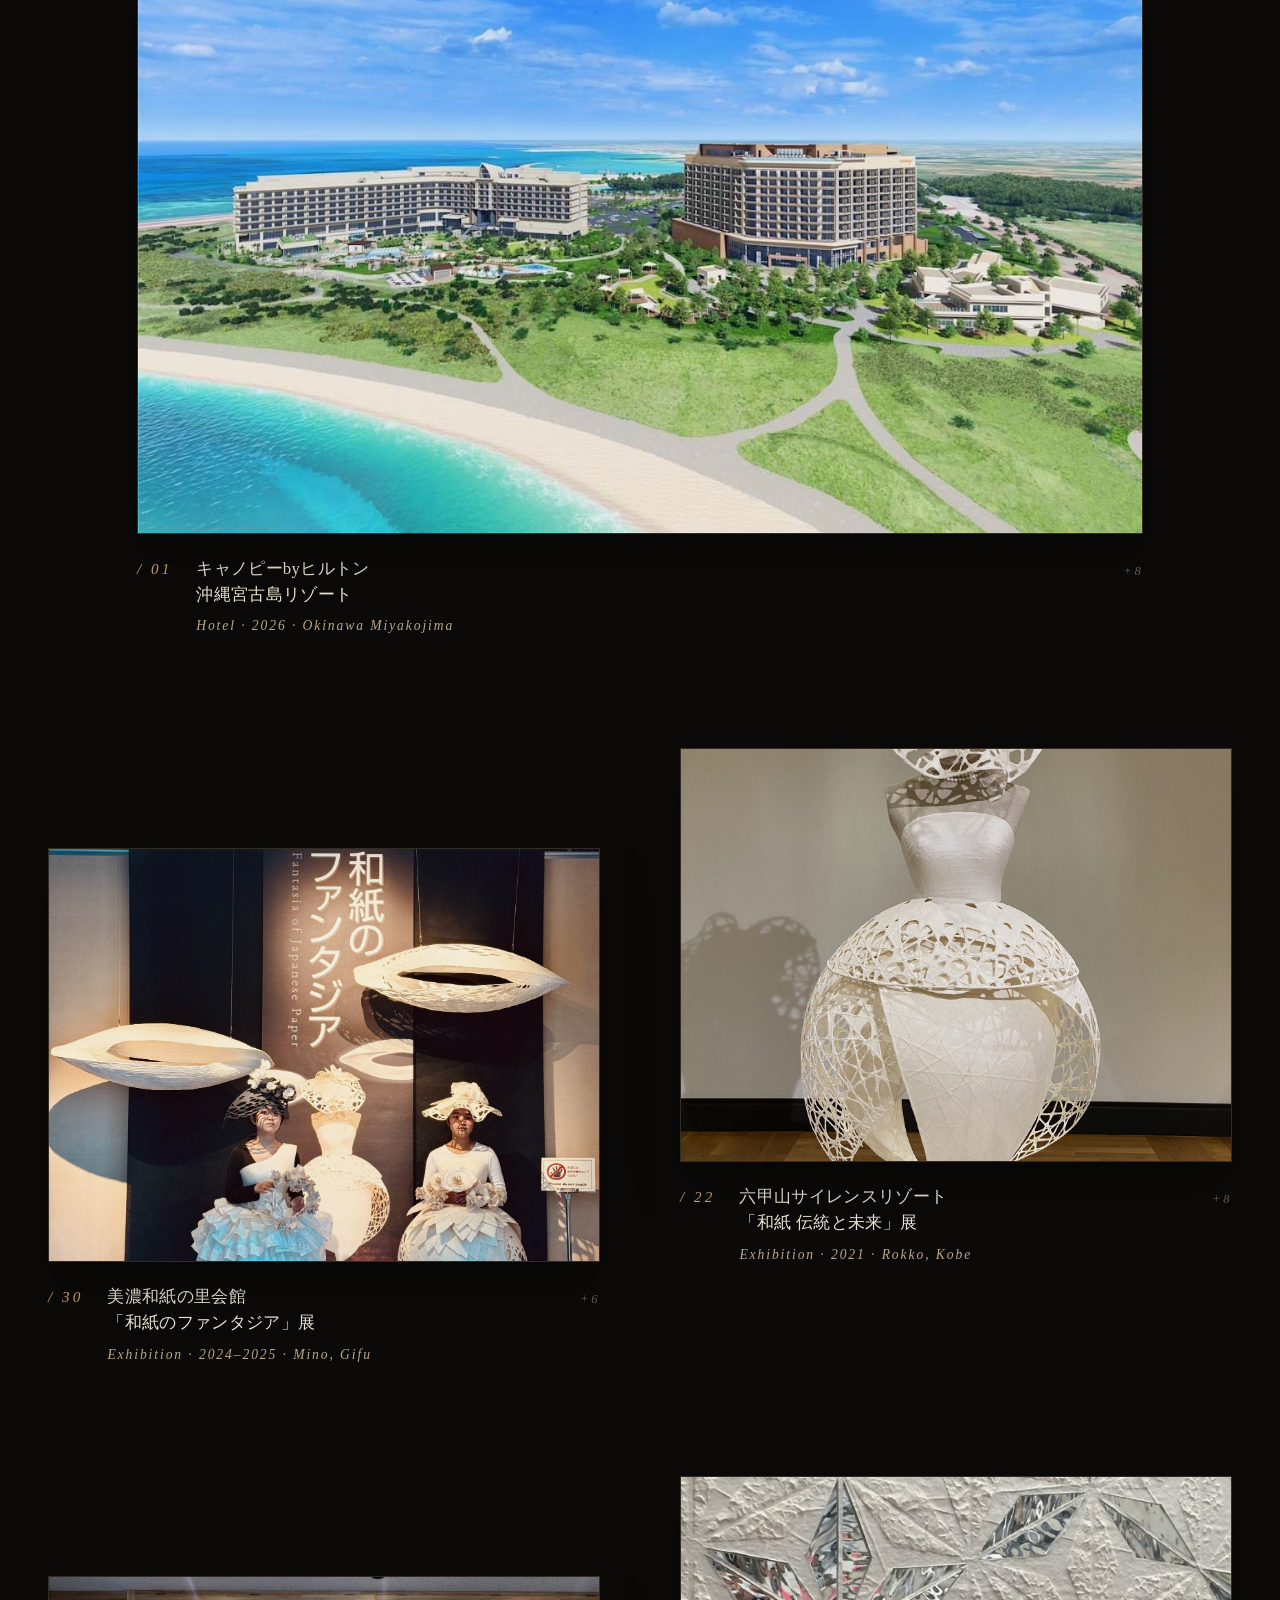
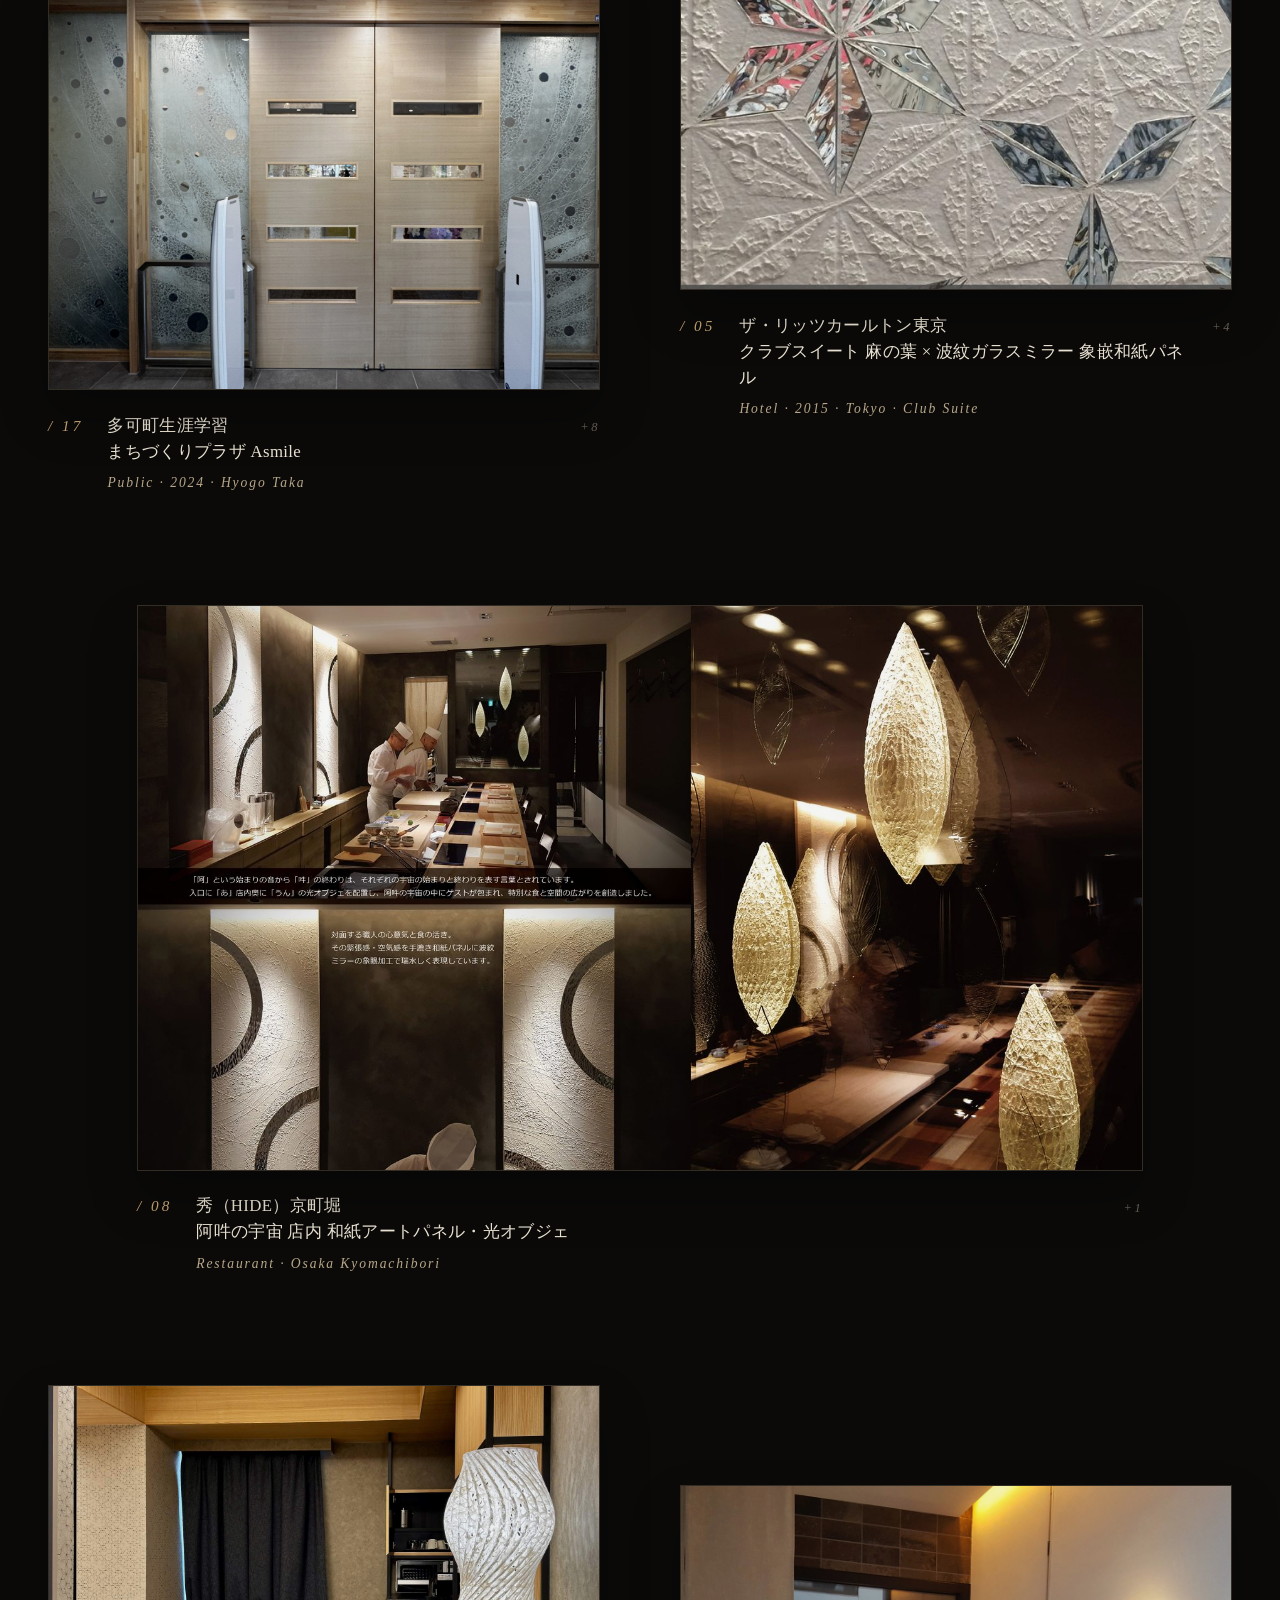
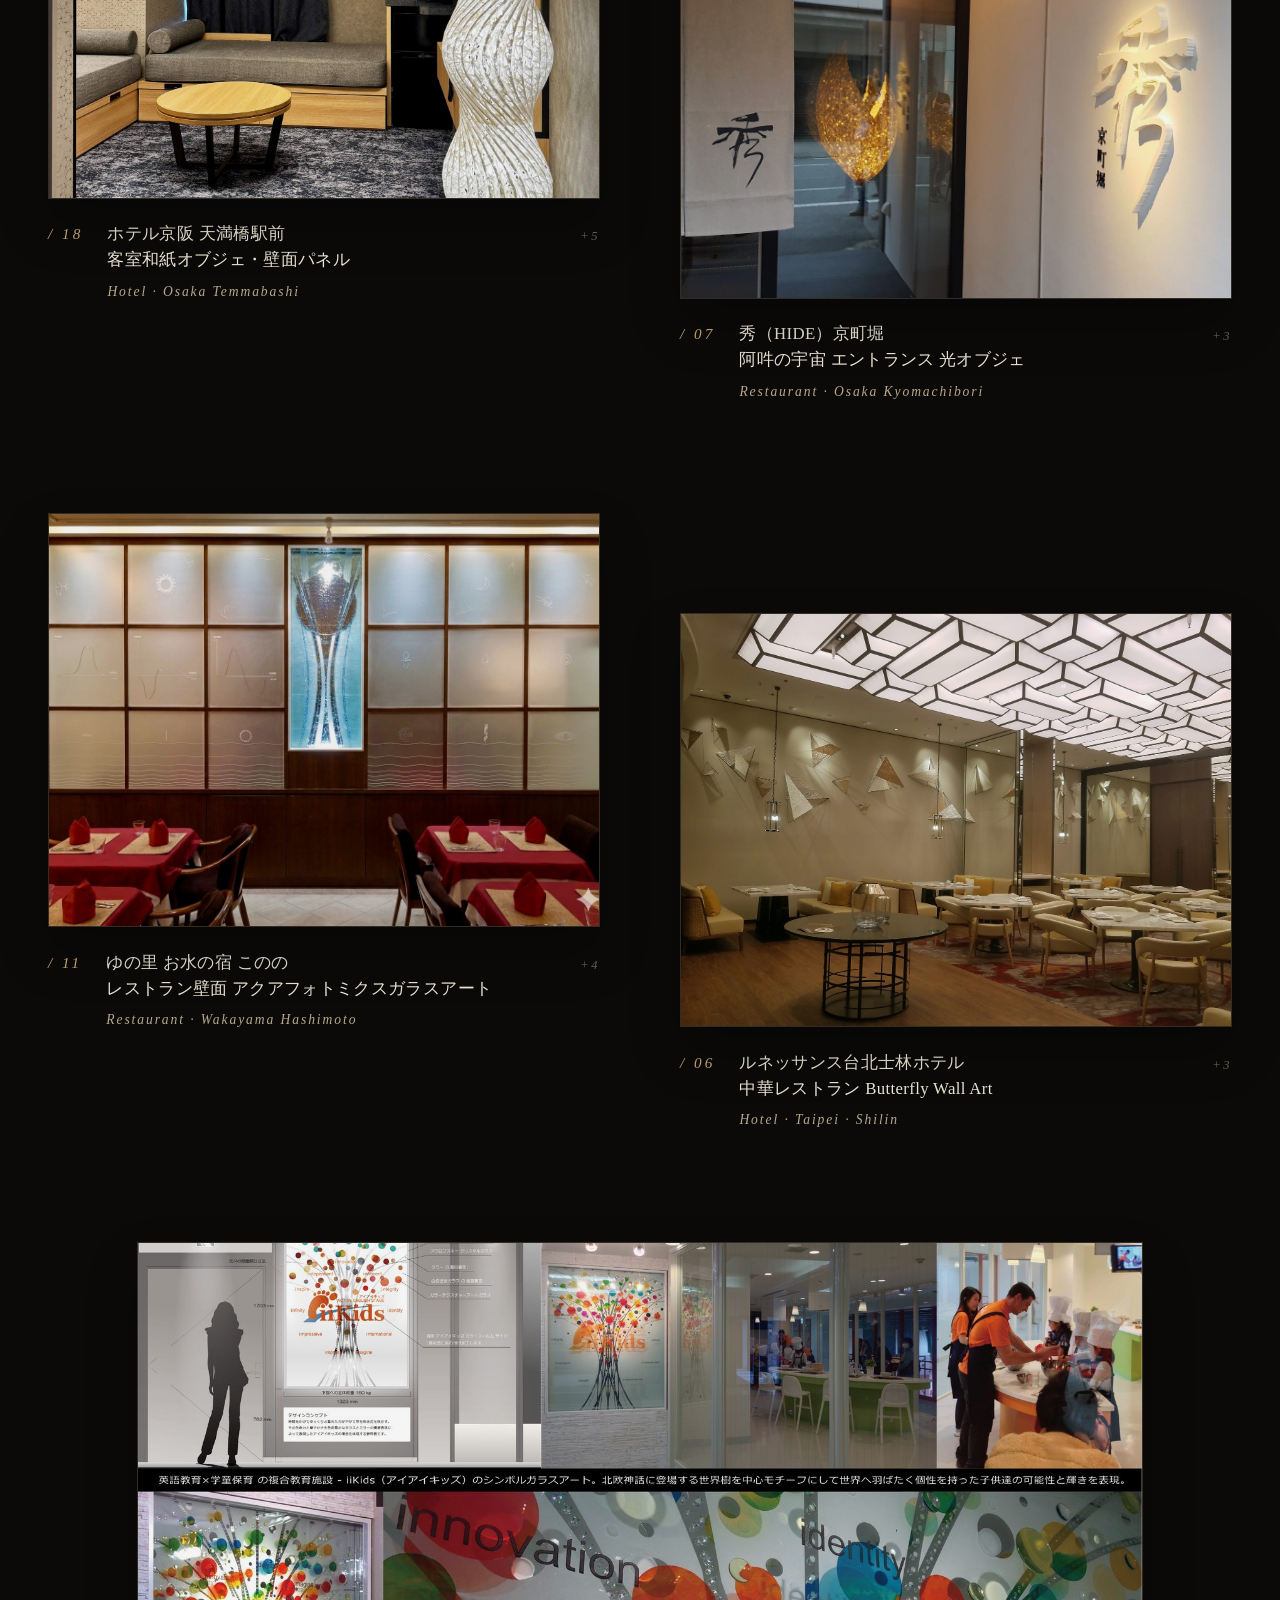
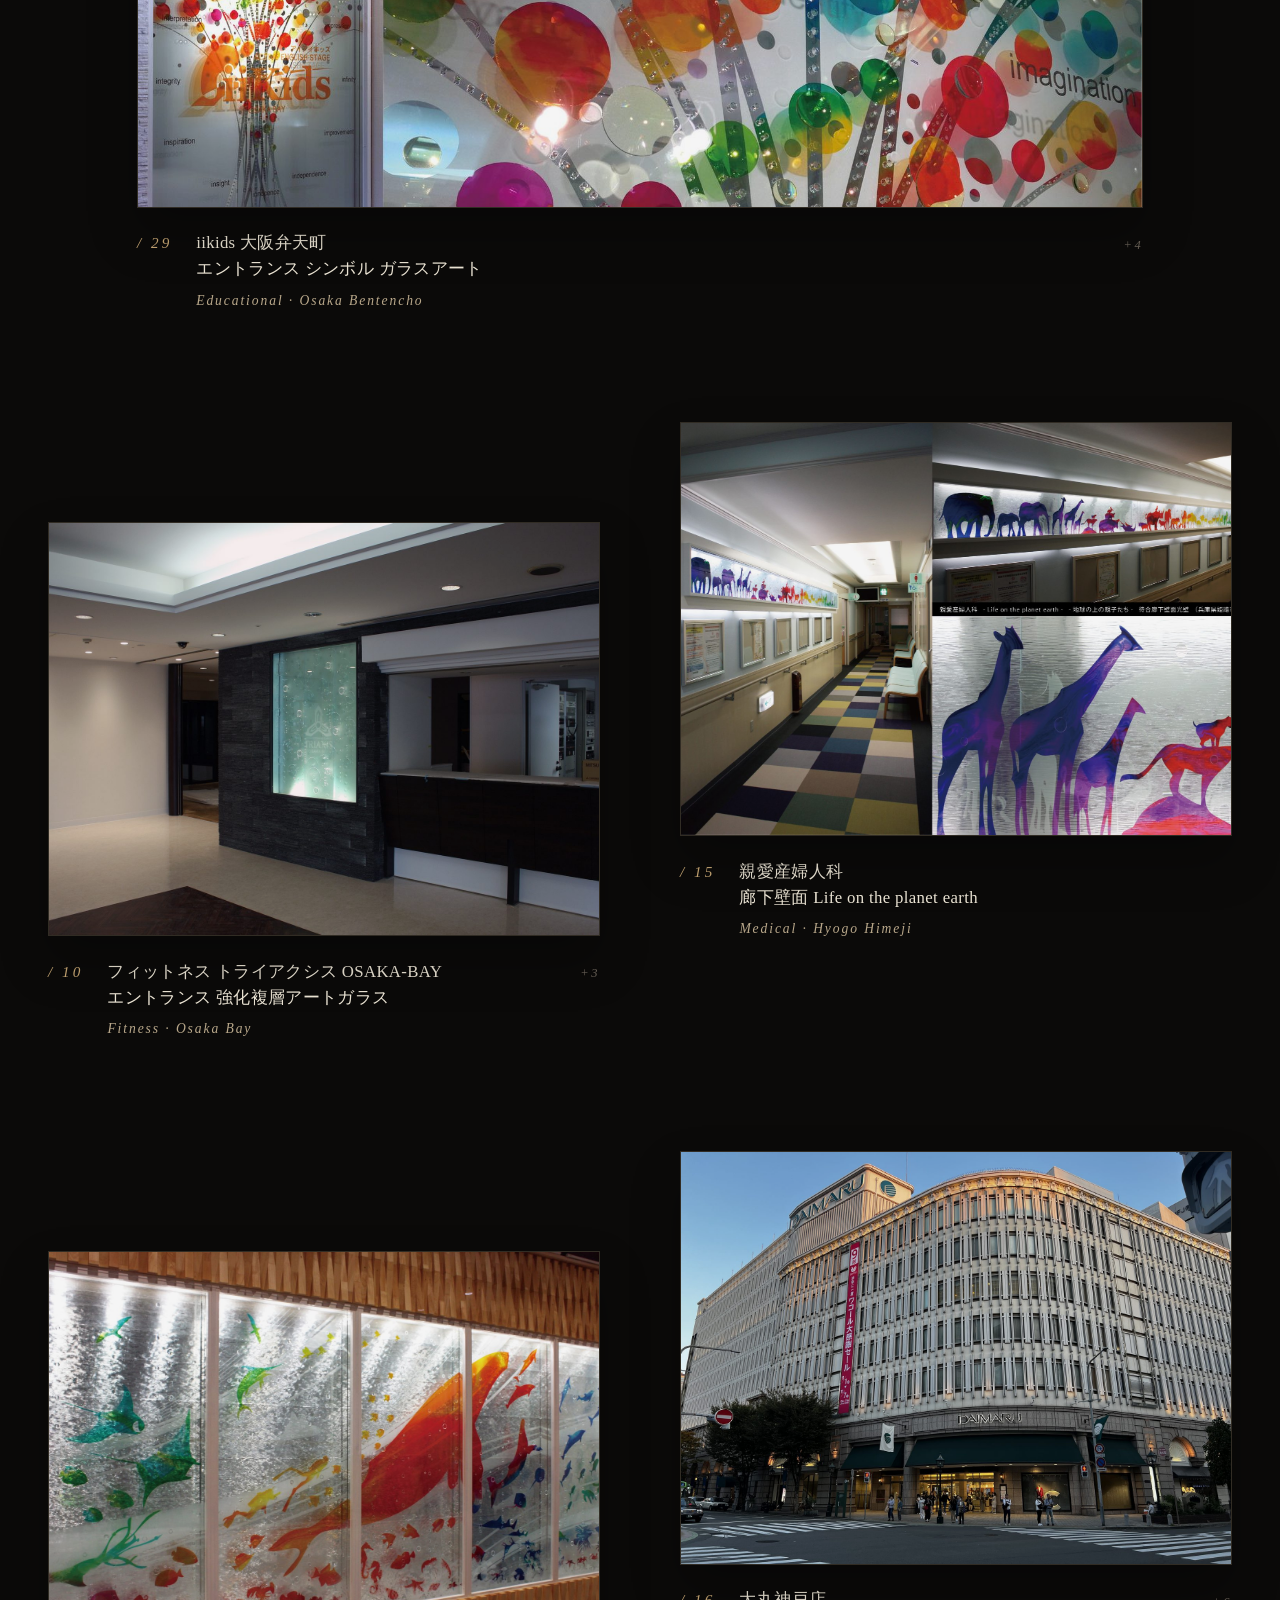
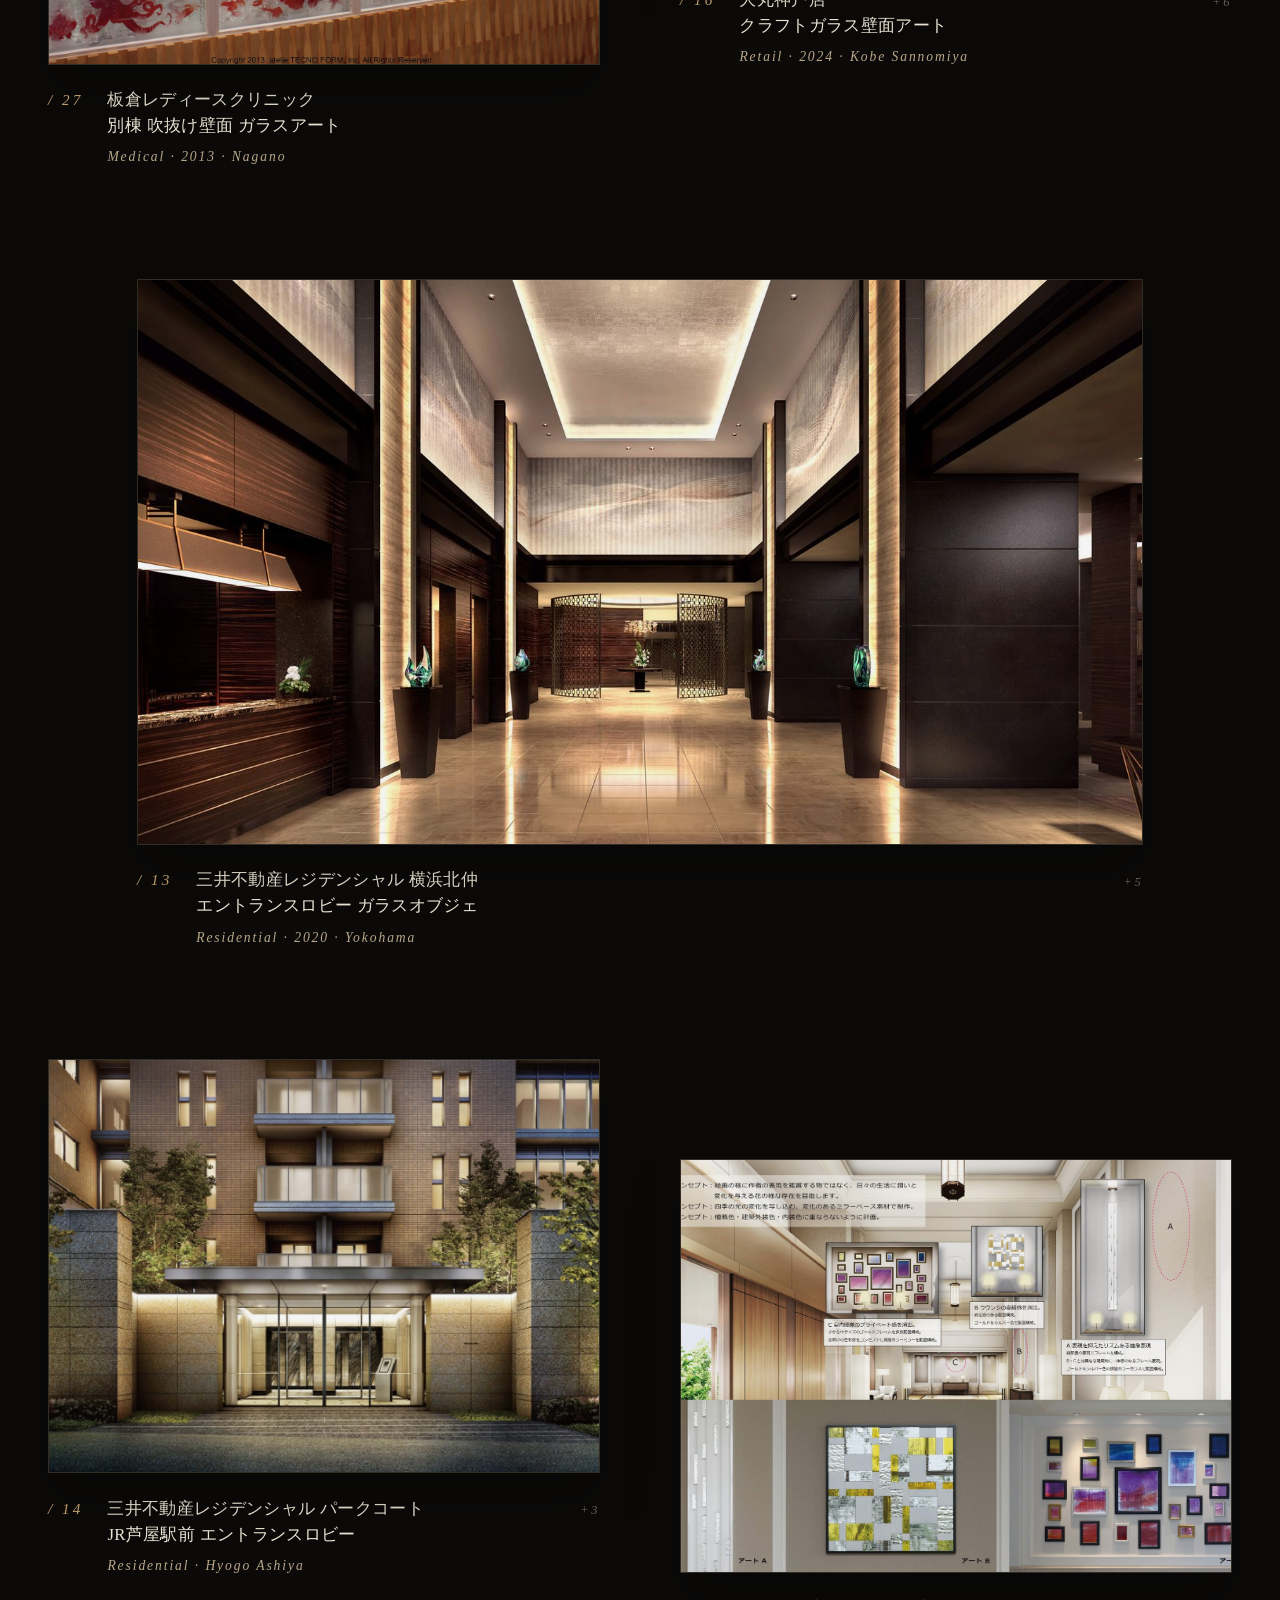
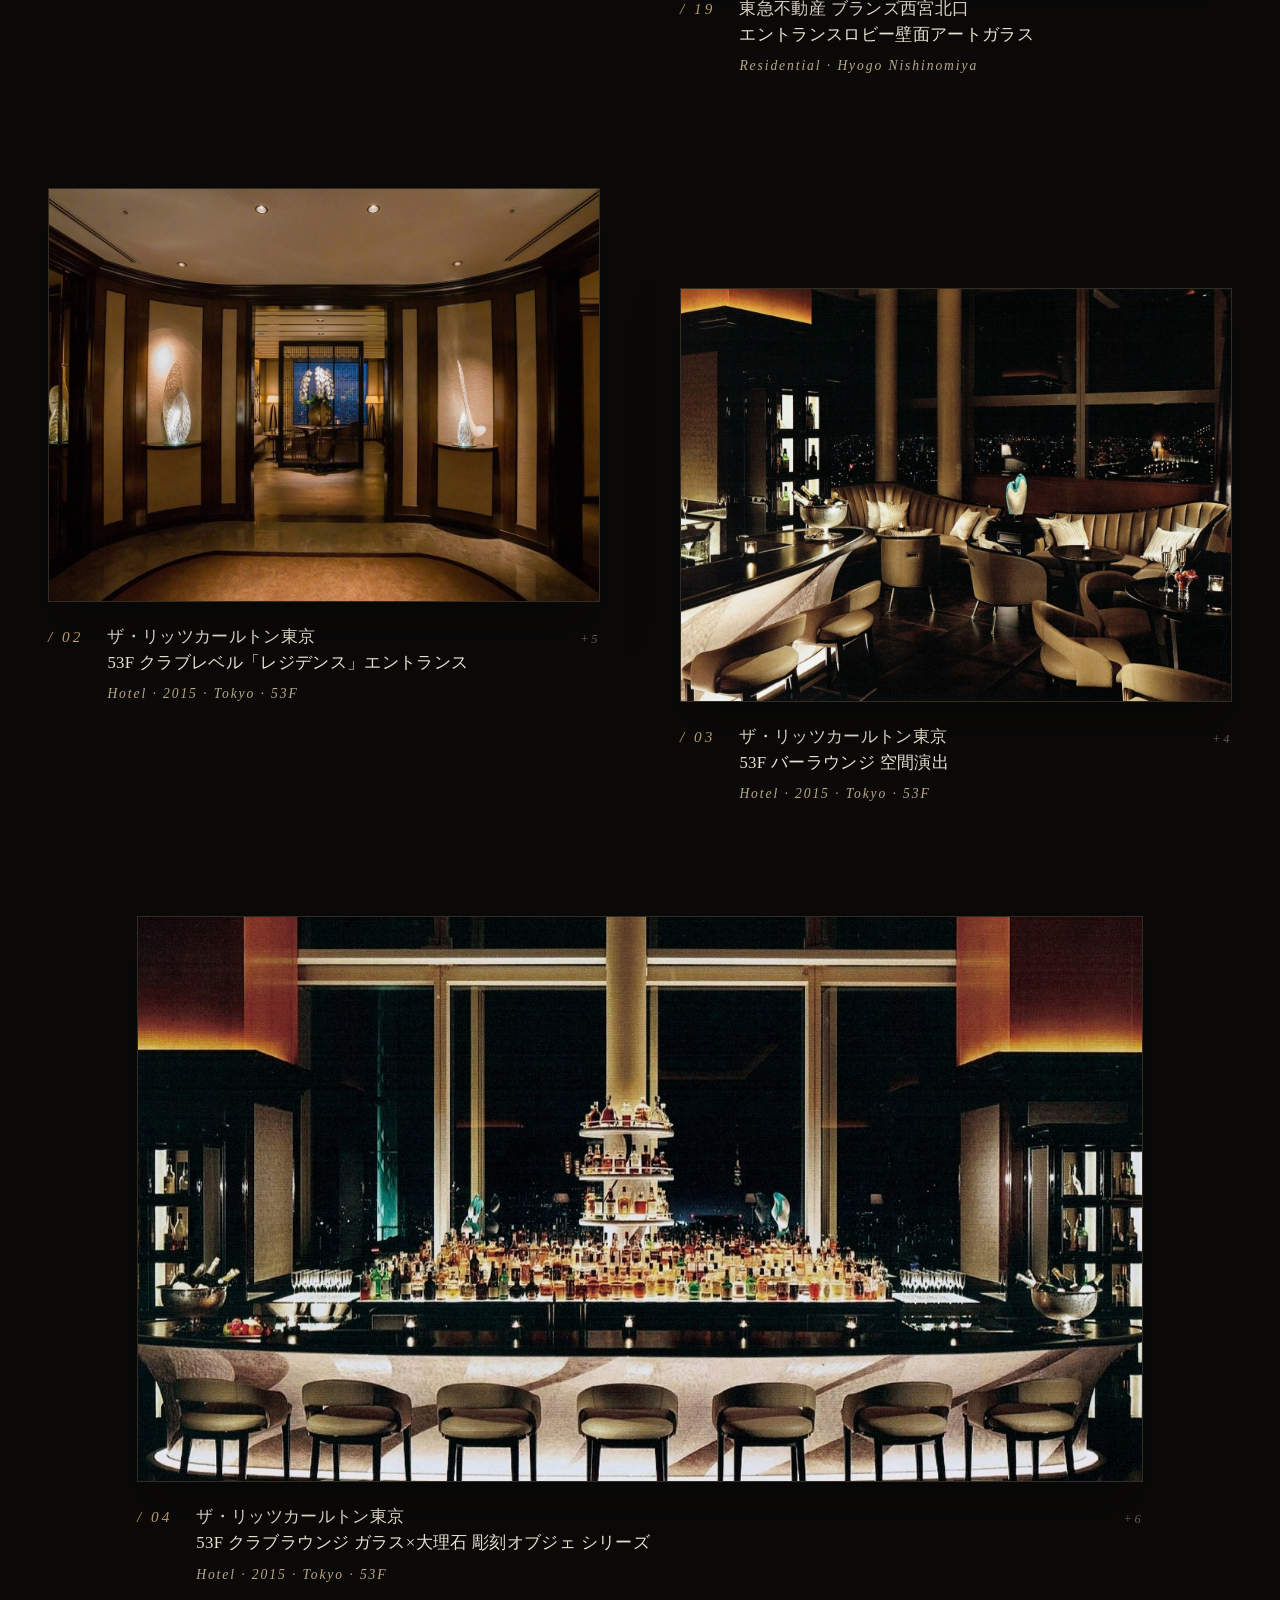
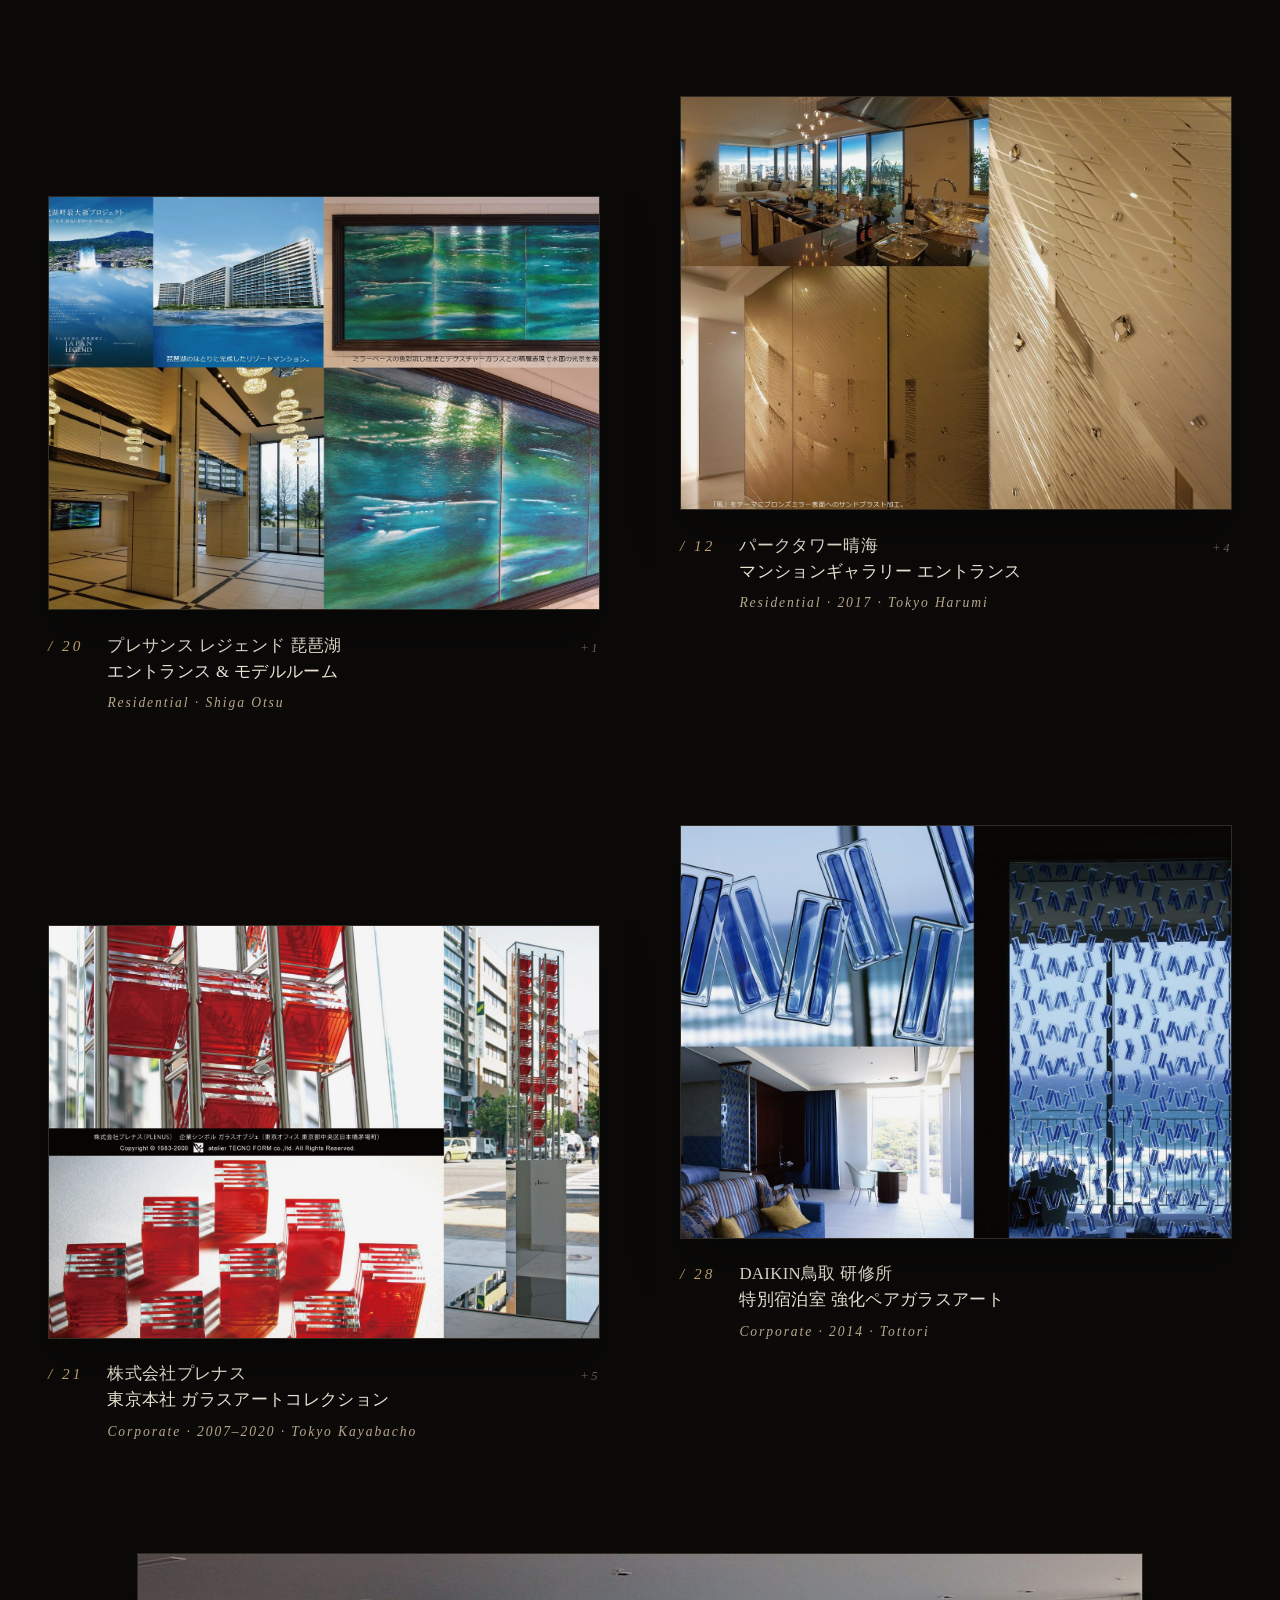
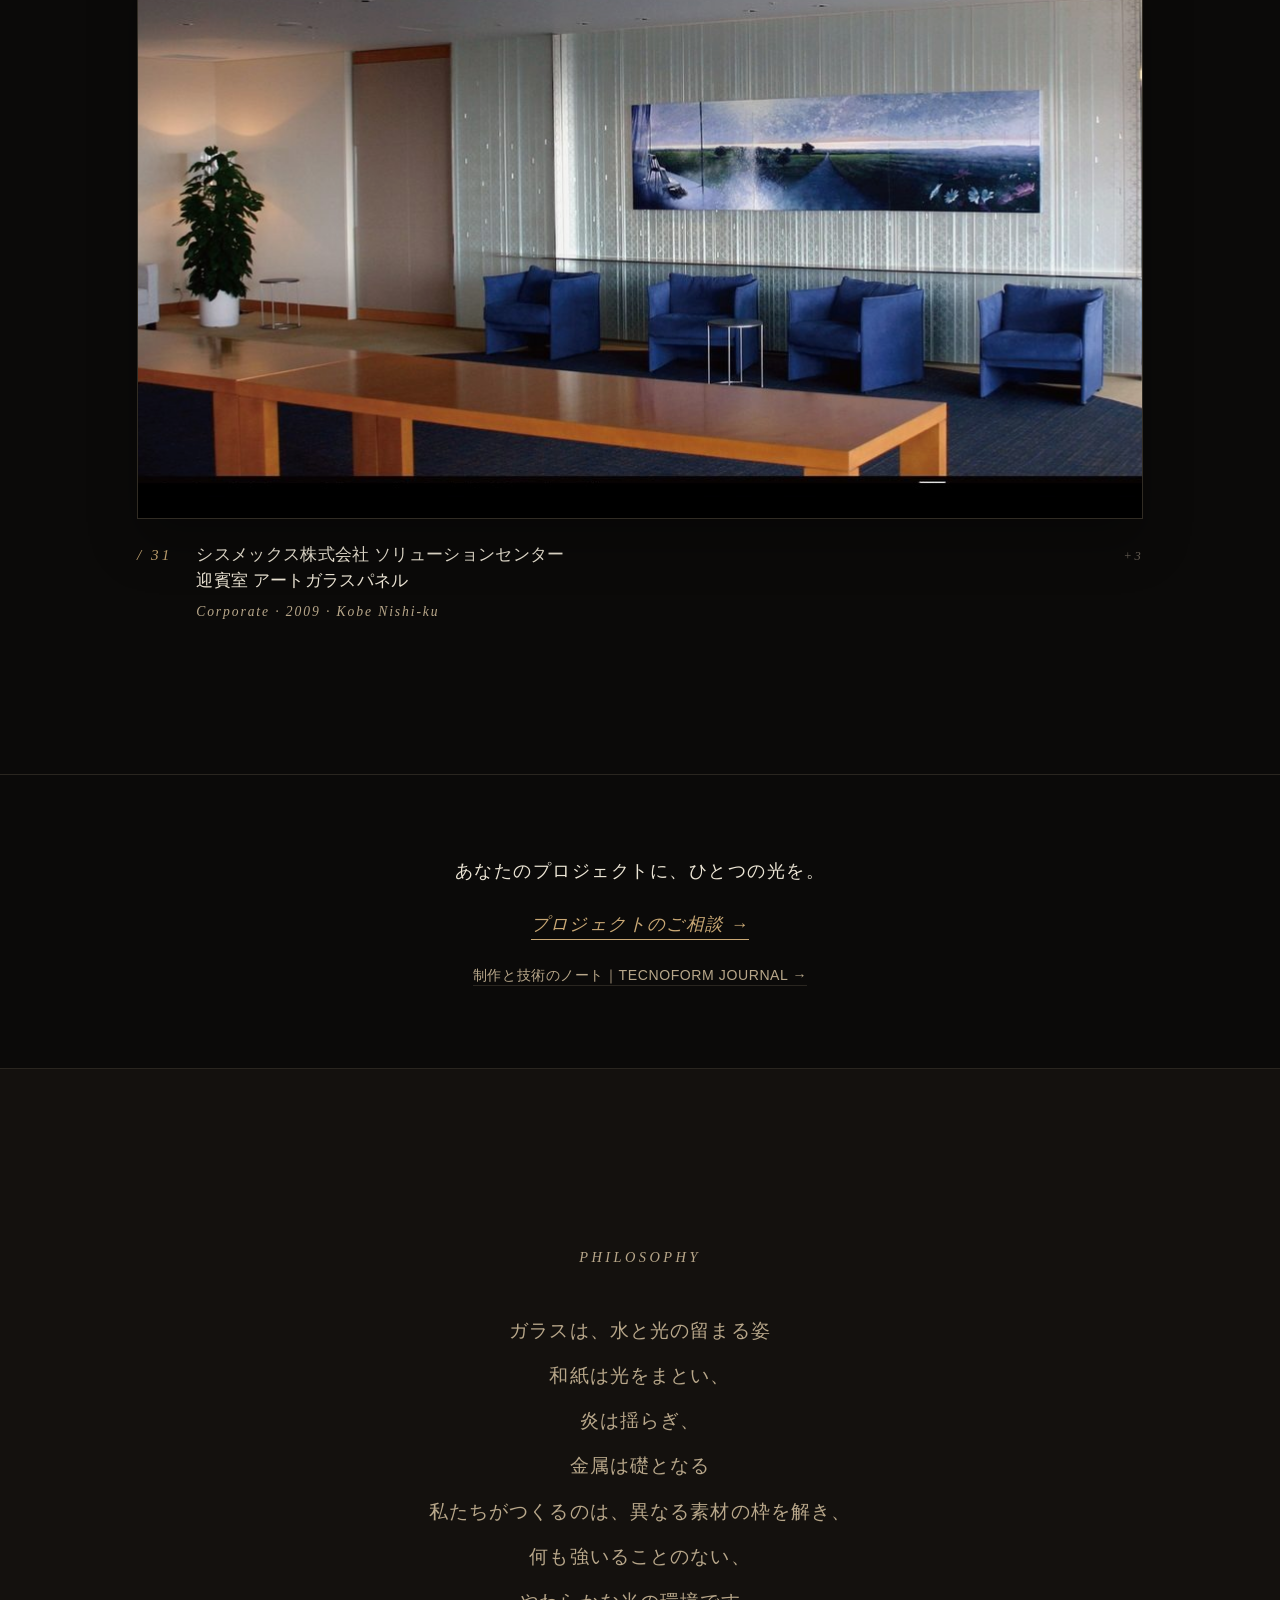
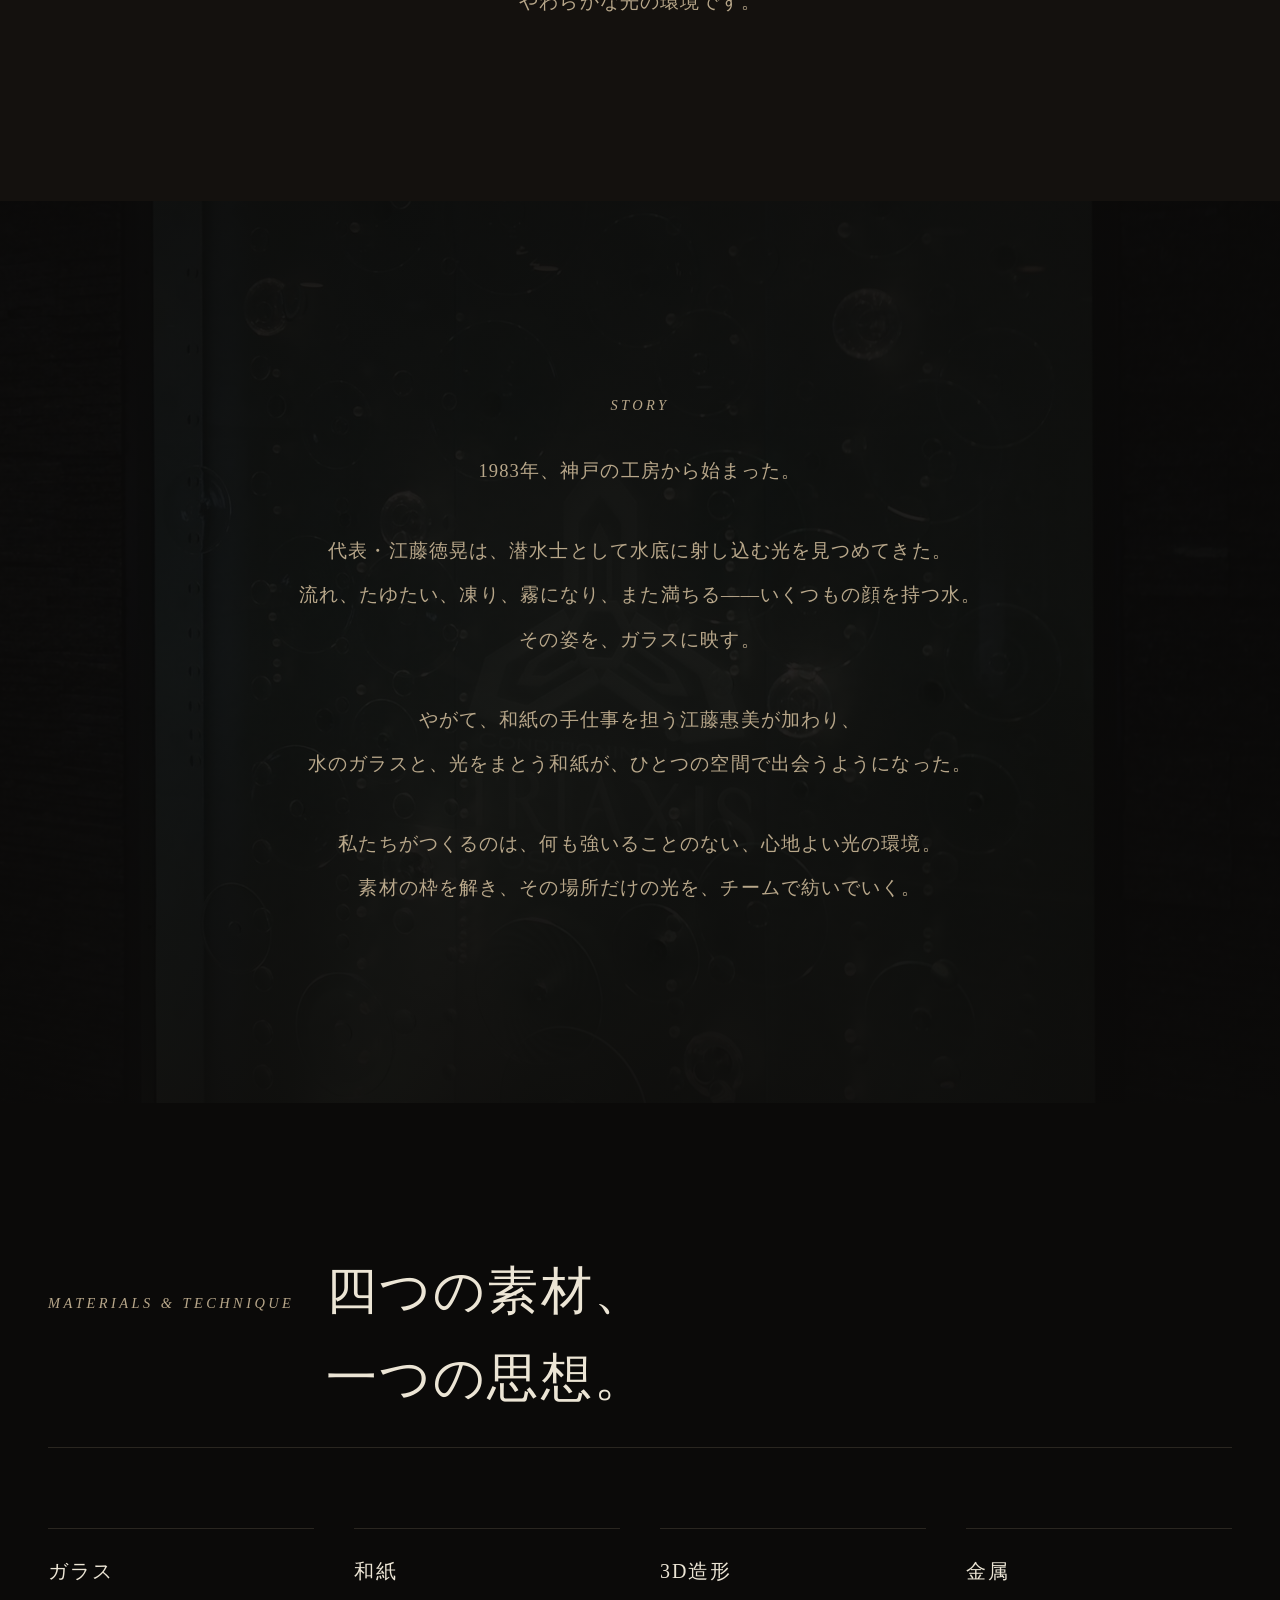
==== commit 41d77275: "Link international English project inquiry from primary site navigation" ====
--- a/index.html
+++ b/index.html
@@ -875,6 +875,7 @@
     <li><a href="lotus.html">Lotus</a></li>
     <li><a href="#about">About</a></li>
     <li><a href="journal.html">Journal</a></li>
+    <li><a href="international.html">International</a></li>
     <li><a href="#contact">Contact</a></li>
     <li><button class="lang-toggle" id="langToggle" type="button" aria-label="英語に切り替える">EN</button></li>
   </ul>
@@ -884,12 +885,12 @@
 <section id="hero">
   <!-- HERO_ROTATION_START -->
   <div class="hero-bg-slides">
-    <div class="hero-bg-slide active" style="background-image: url('images/ritz-club-residence-c.jpg');"></div>
+    <div class="hero-bg-slide active" style="background-image: url('images/ritz-club-foyer.jpg');"></div>
     <div class="hero-bg-slide" style="background-image: url('images/ritz-bar-lounge-01.jpg');"></div>
     <div class="hero-bg-slide" style="background-image: url('images/park-tower-harumi.jpg');"></div>
-    <div class="hero-bg-slide" style="background-image: url('images/hide-interior.jpg');"></div>
-    <div class="hero-bg-slide" style="background-image: url('images/itakura-ladies-clinic.jpg');"></div>
-    <div class="hero-bg-slide" style="background-image: url('images/plenus-corporate-symbol.jpg');"></div>
+    <div class="hero-bg-slide" style="background-image: url('images/minowashi-fantasia-01.jpg');"></div>
+    <div class="hero-bg-slide" style="background-image: url('images/iikids-osaka-bentencho.jpg');"></div>
+    <div class="hero-bg-slide" style="background-image: url('images/daikin-tottori.jpg');"></div>
   </div>
   <!-- HERO_ROTATION_END -->
 
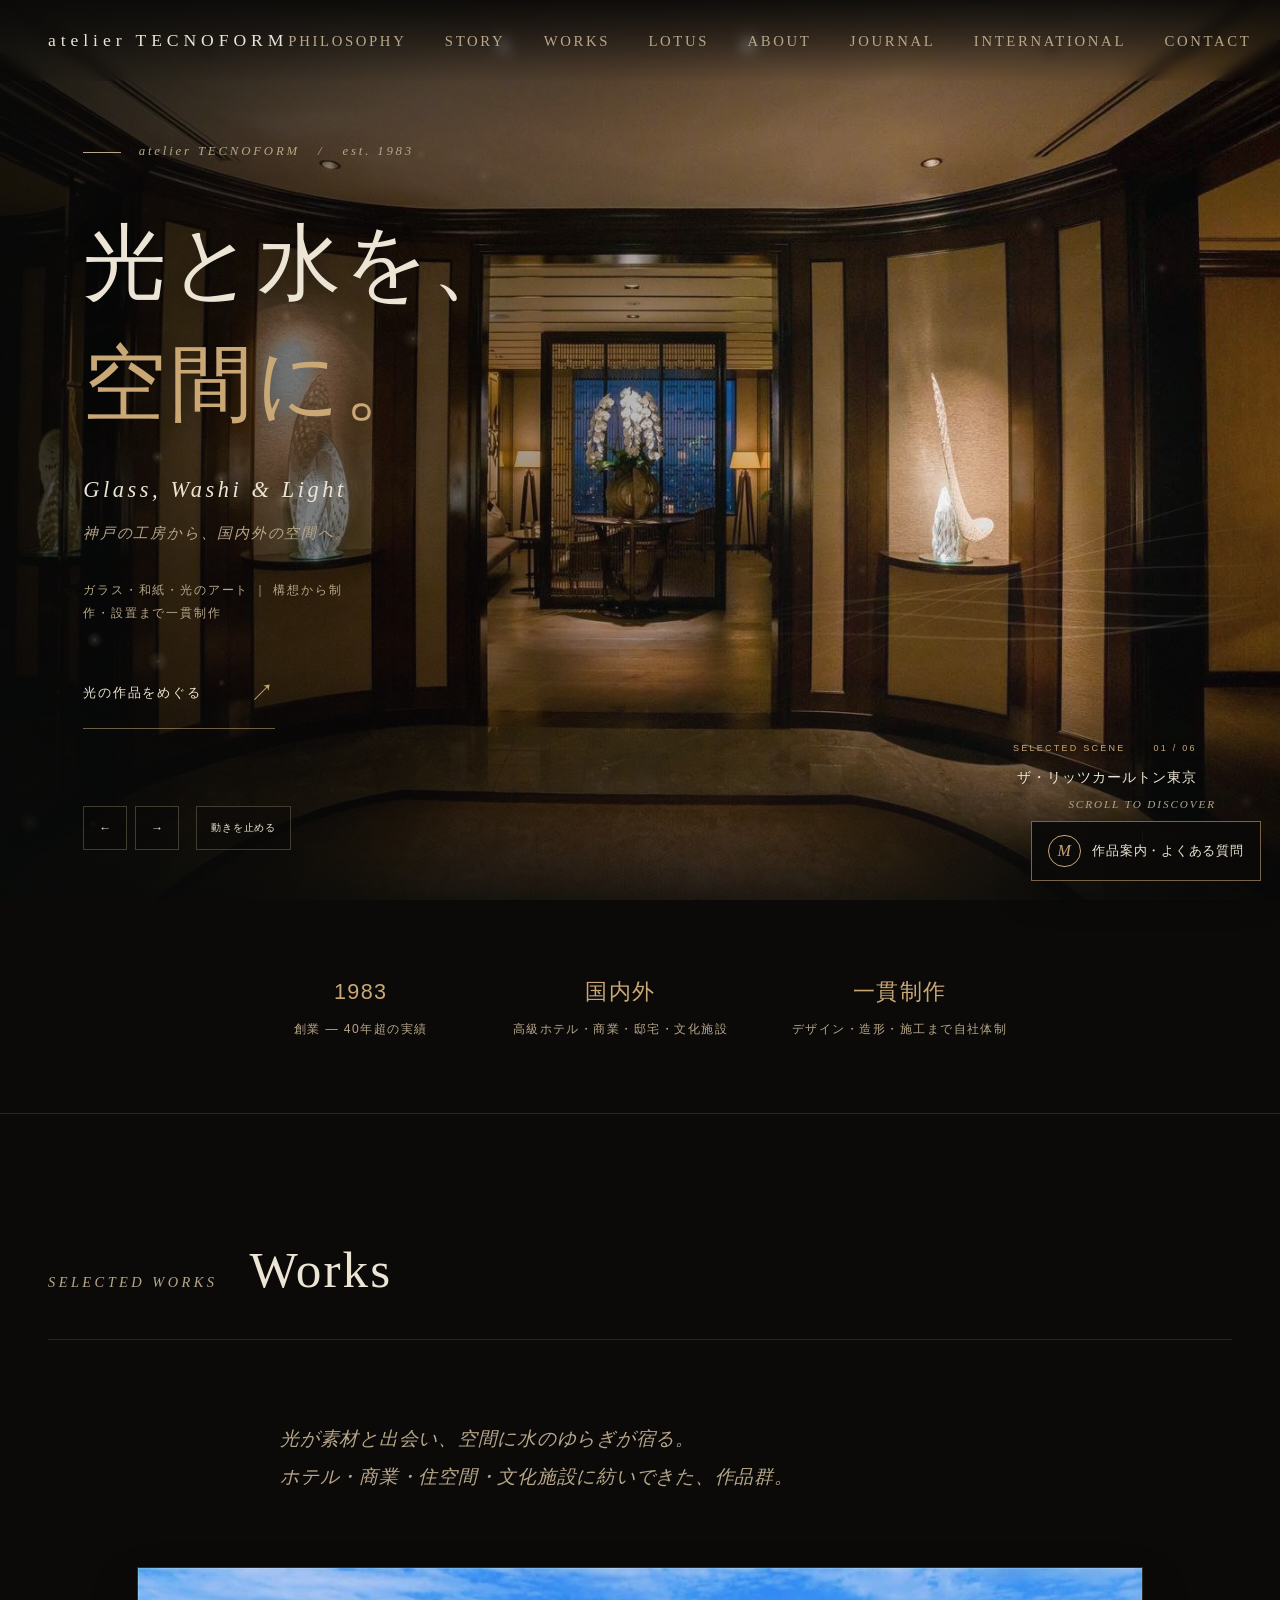
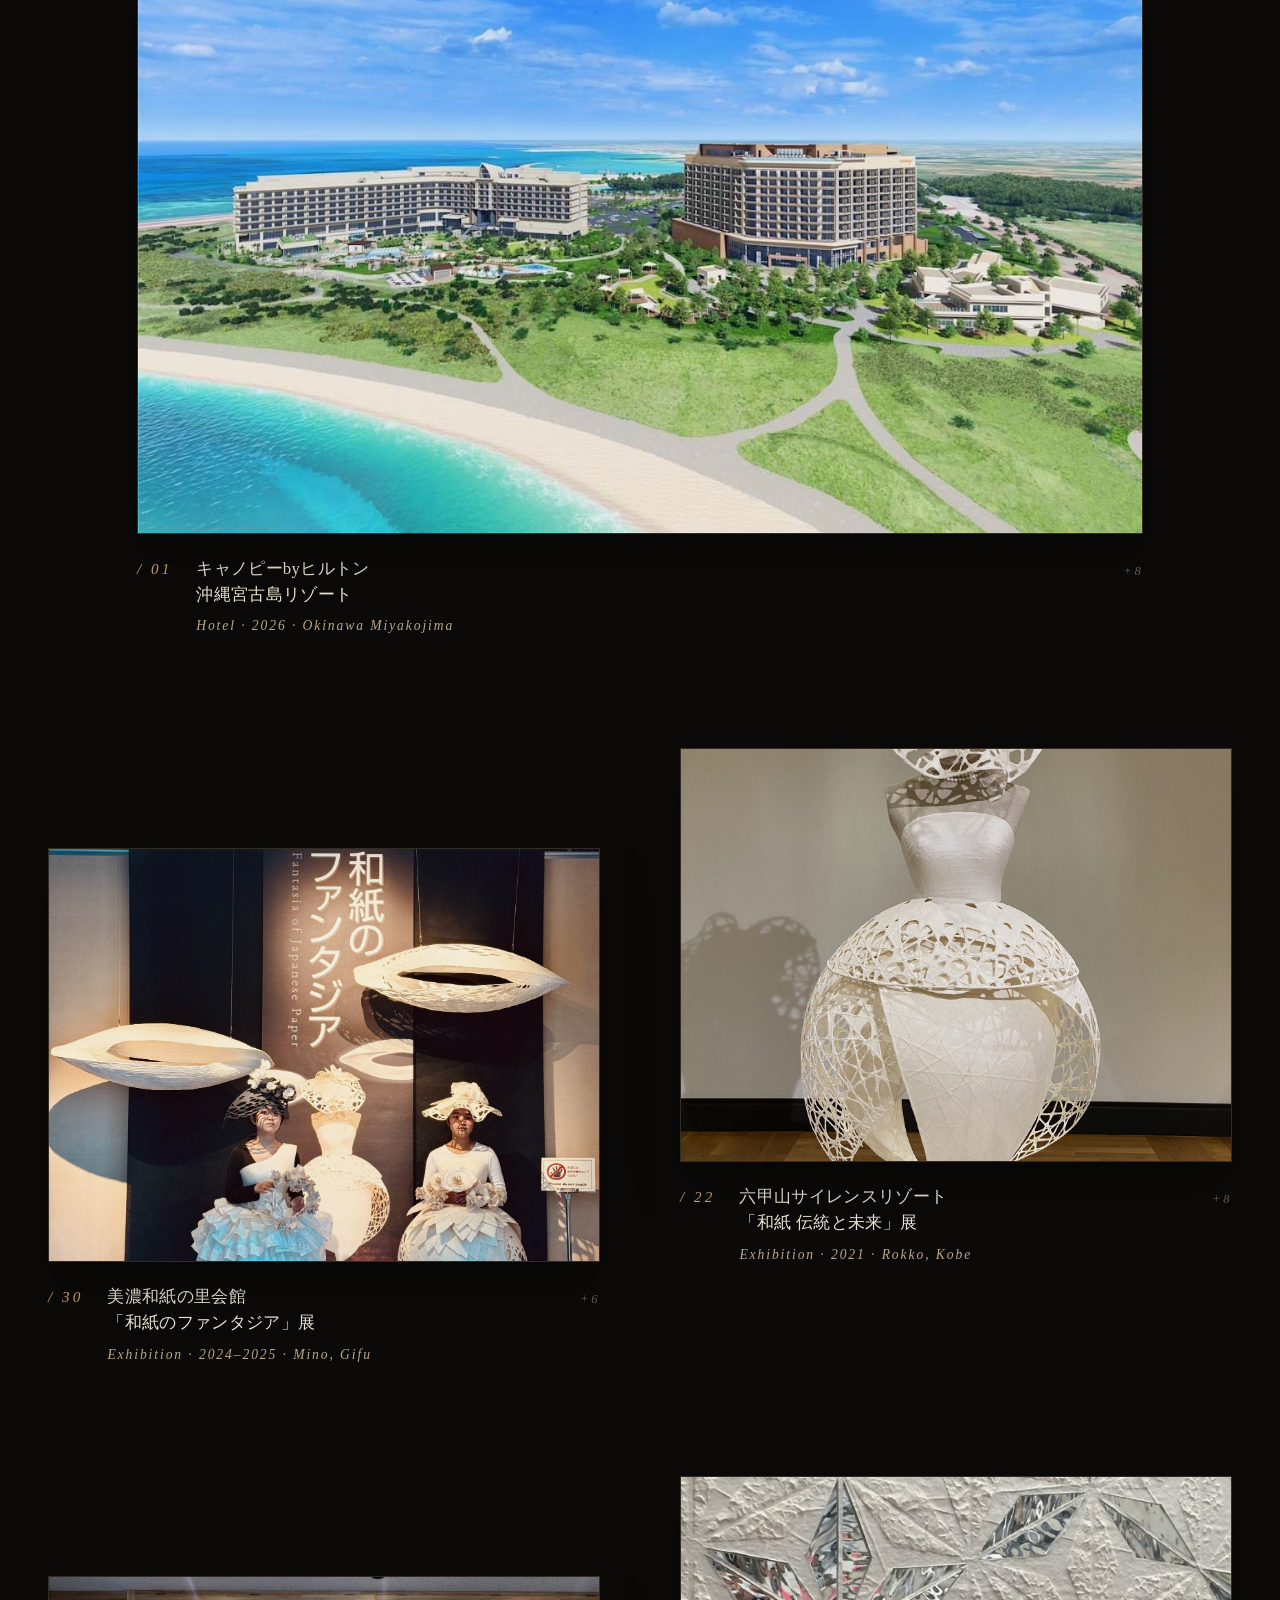
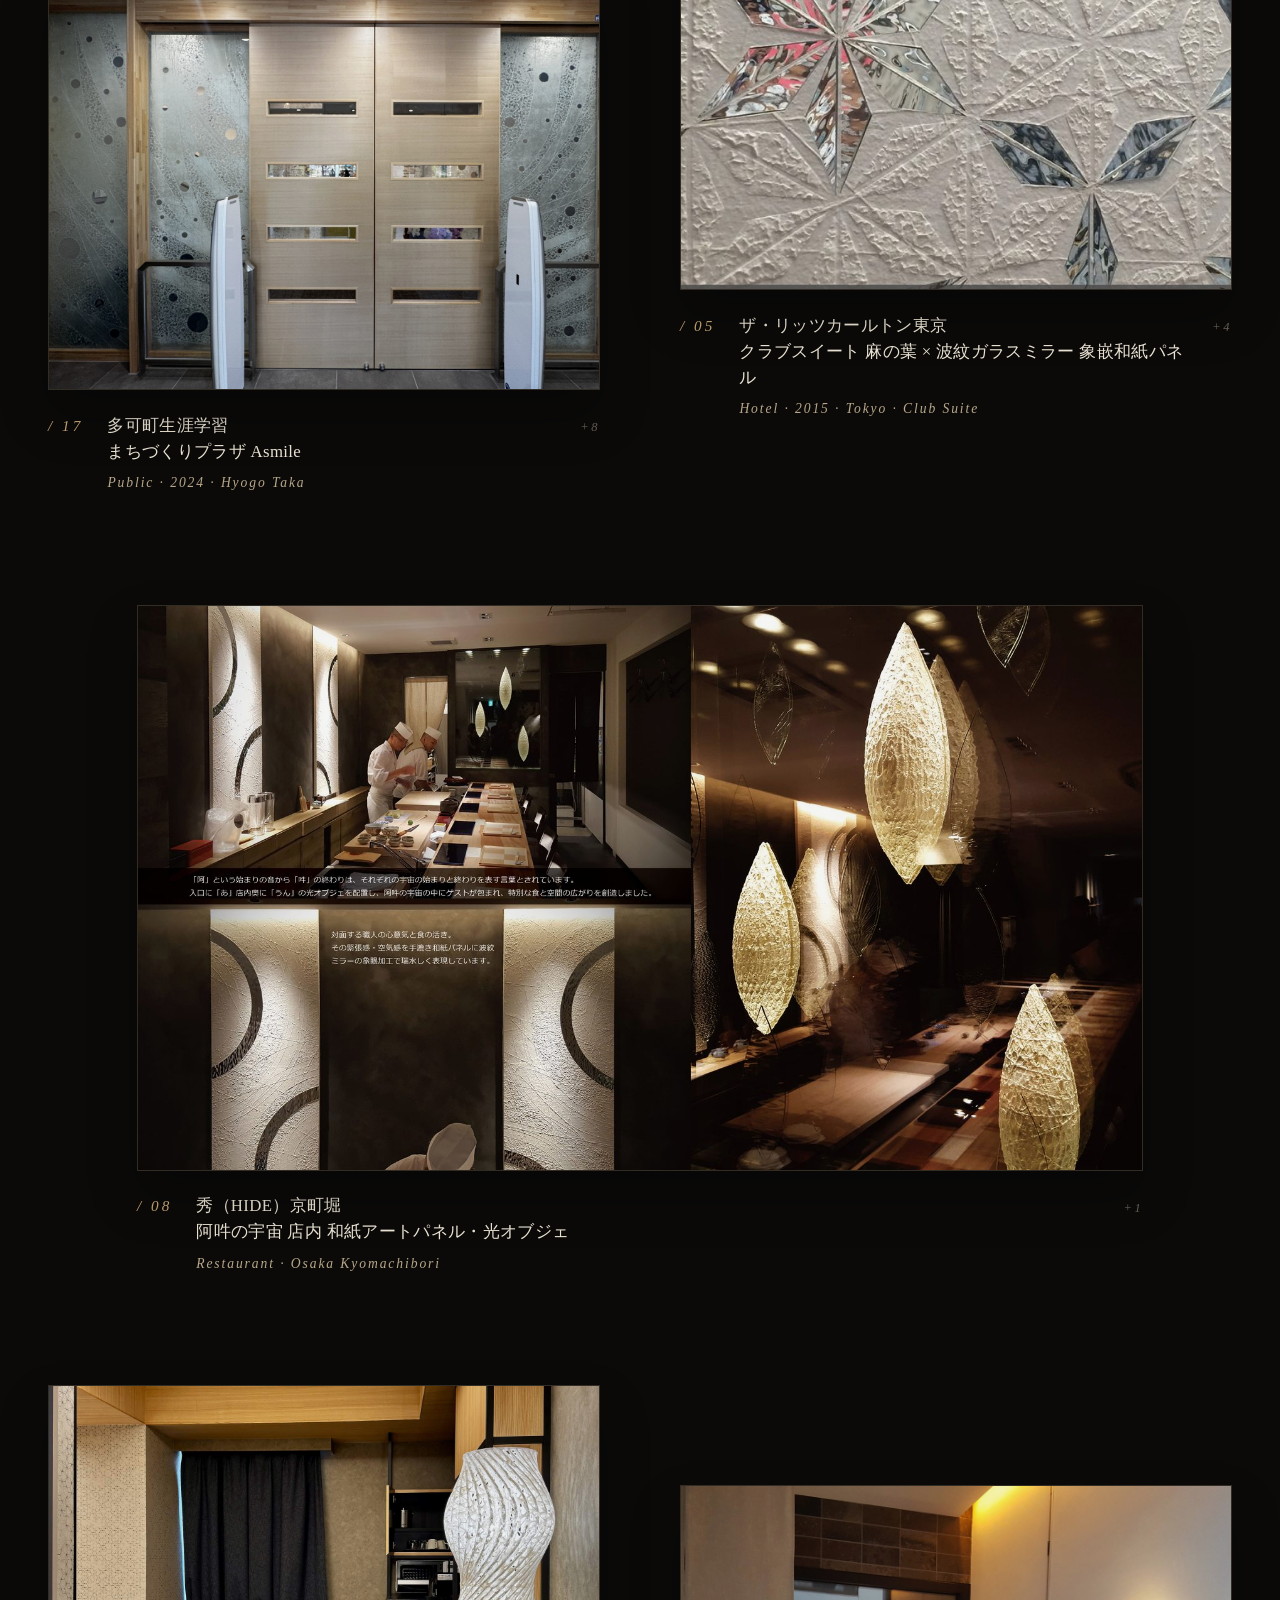
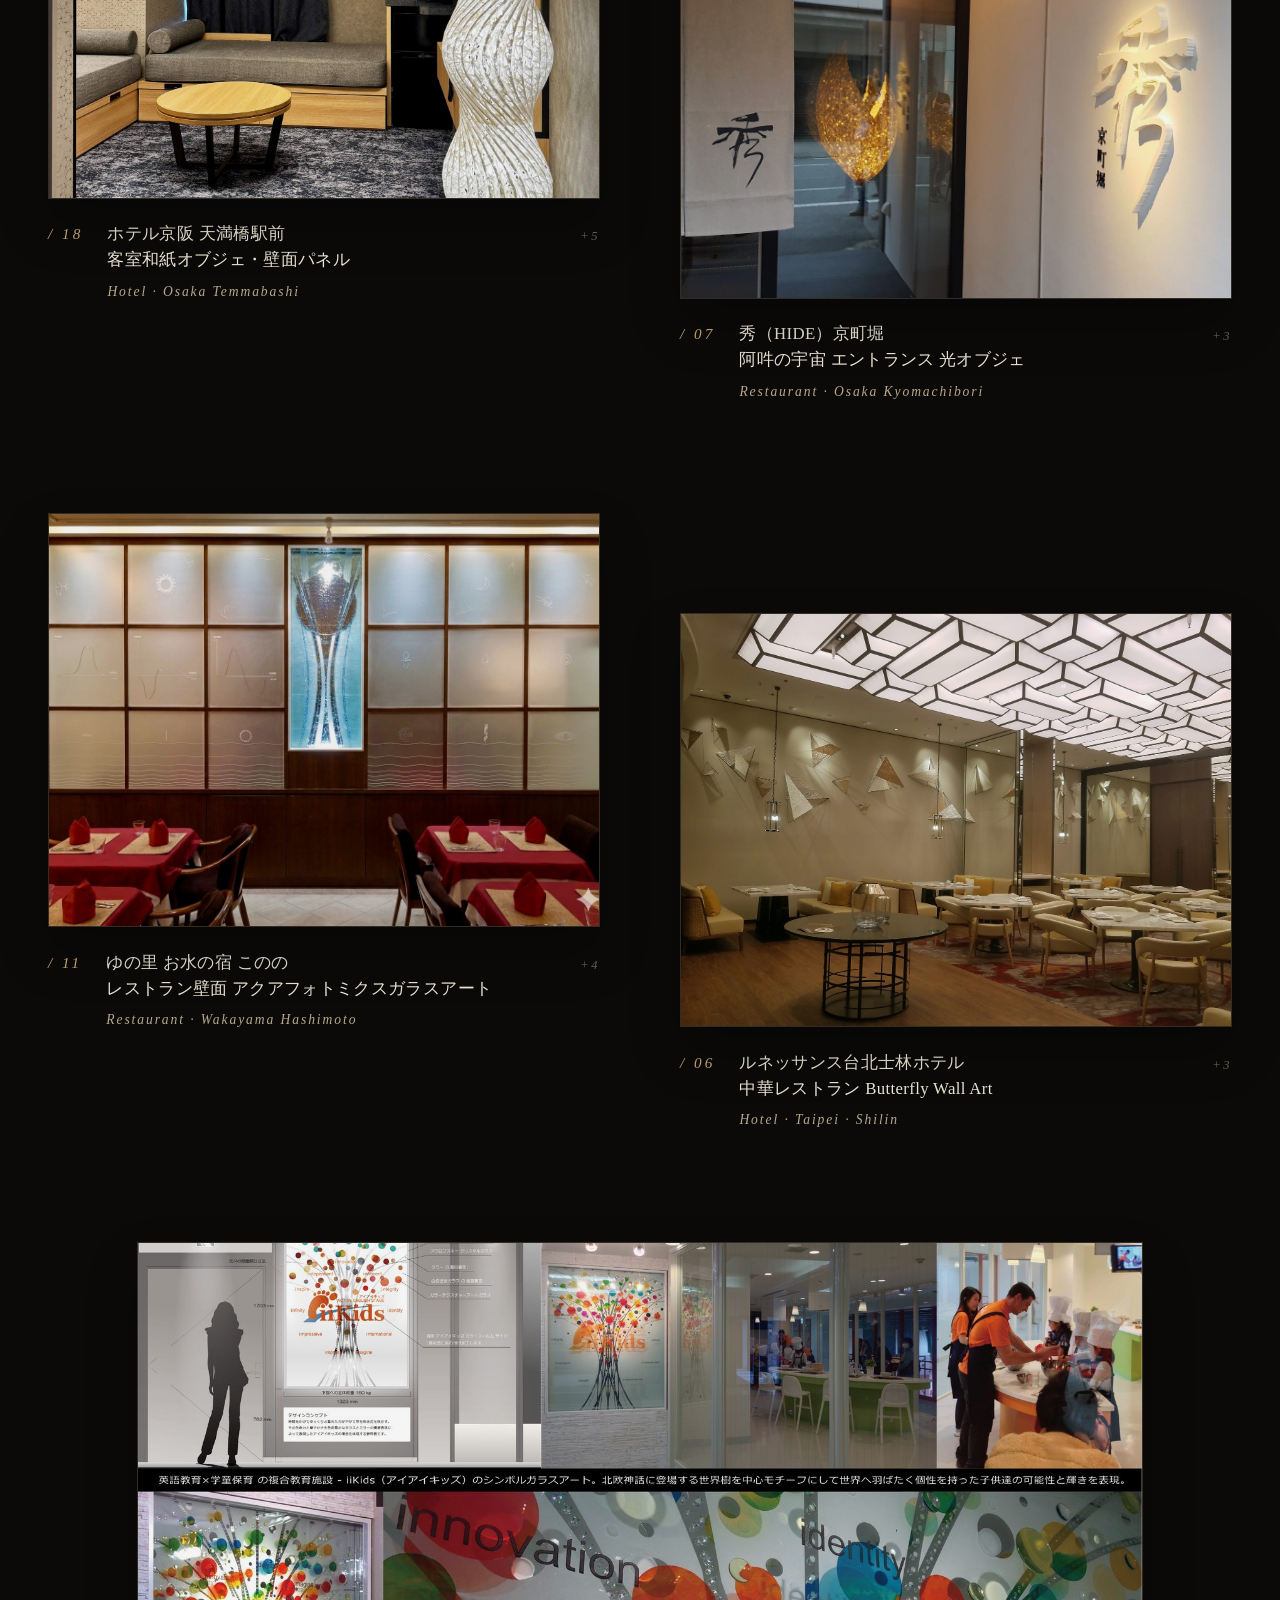
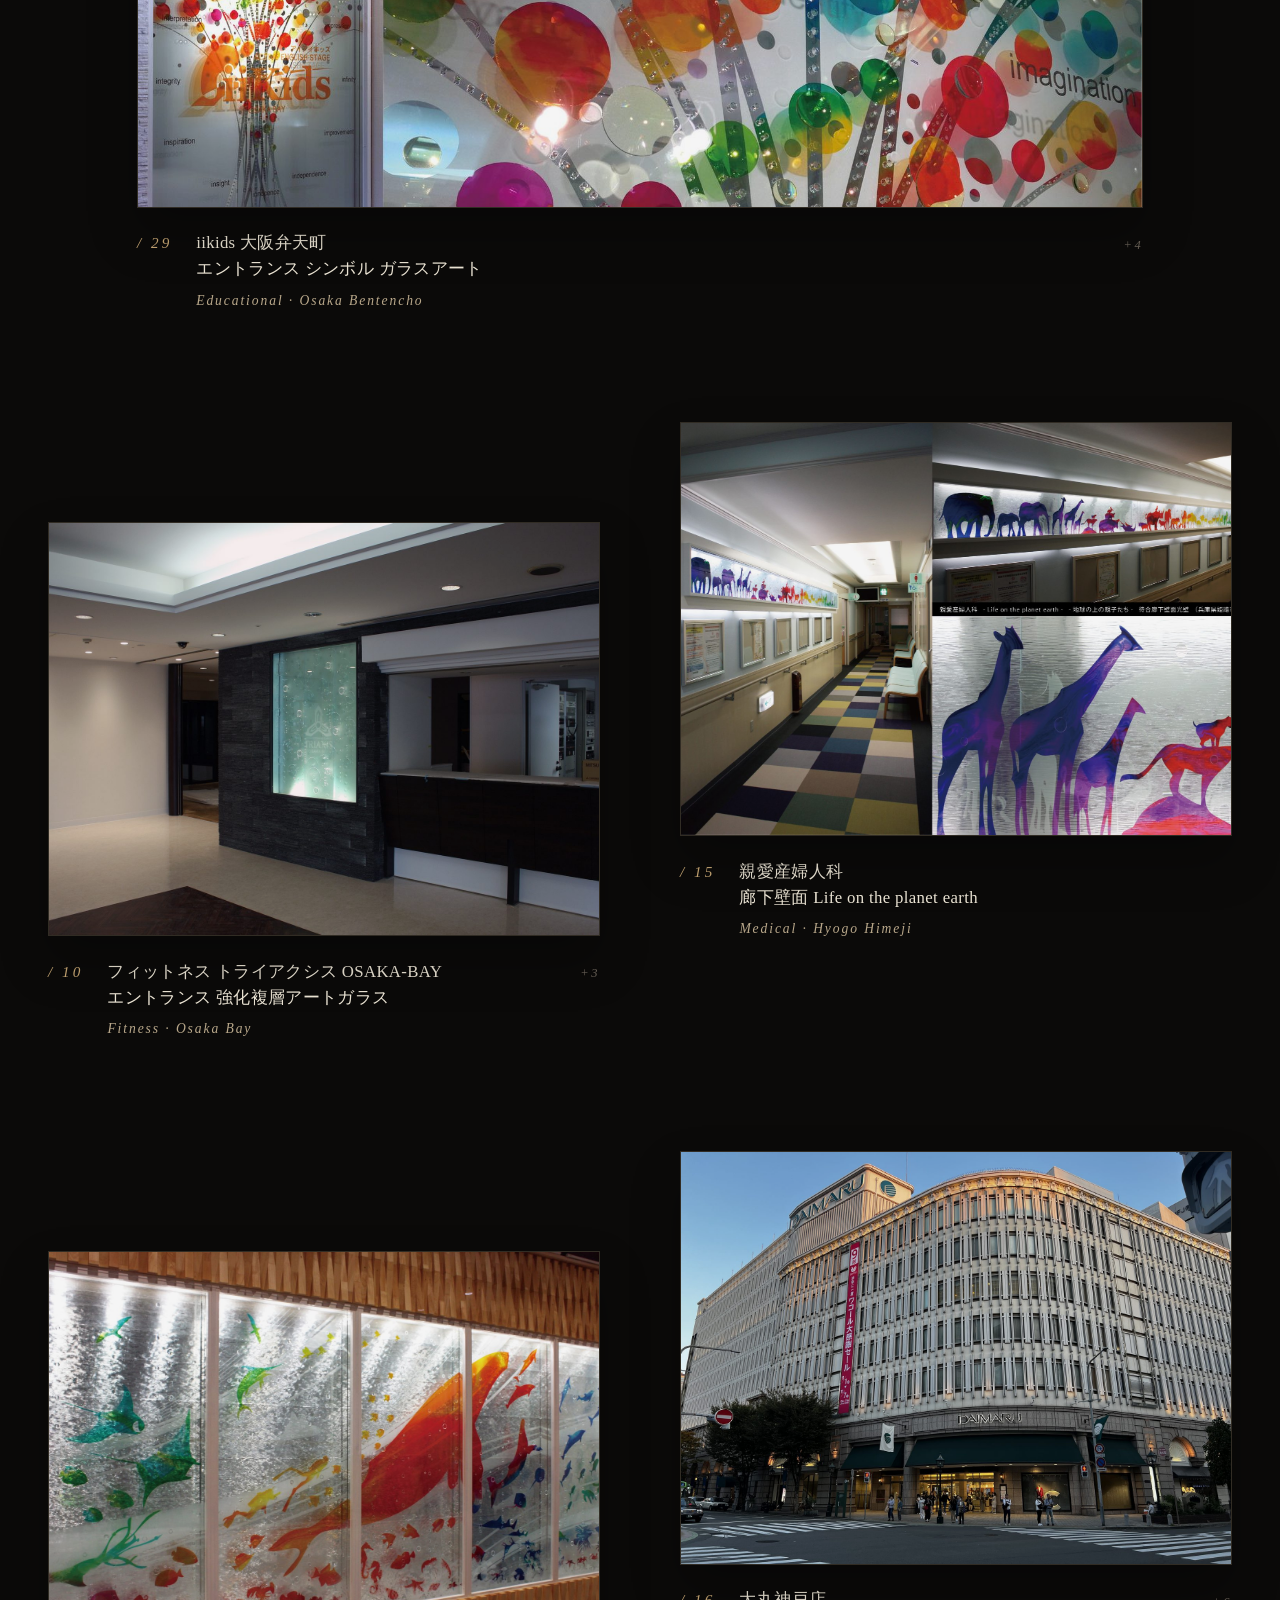
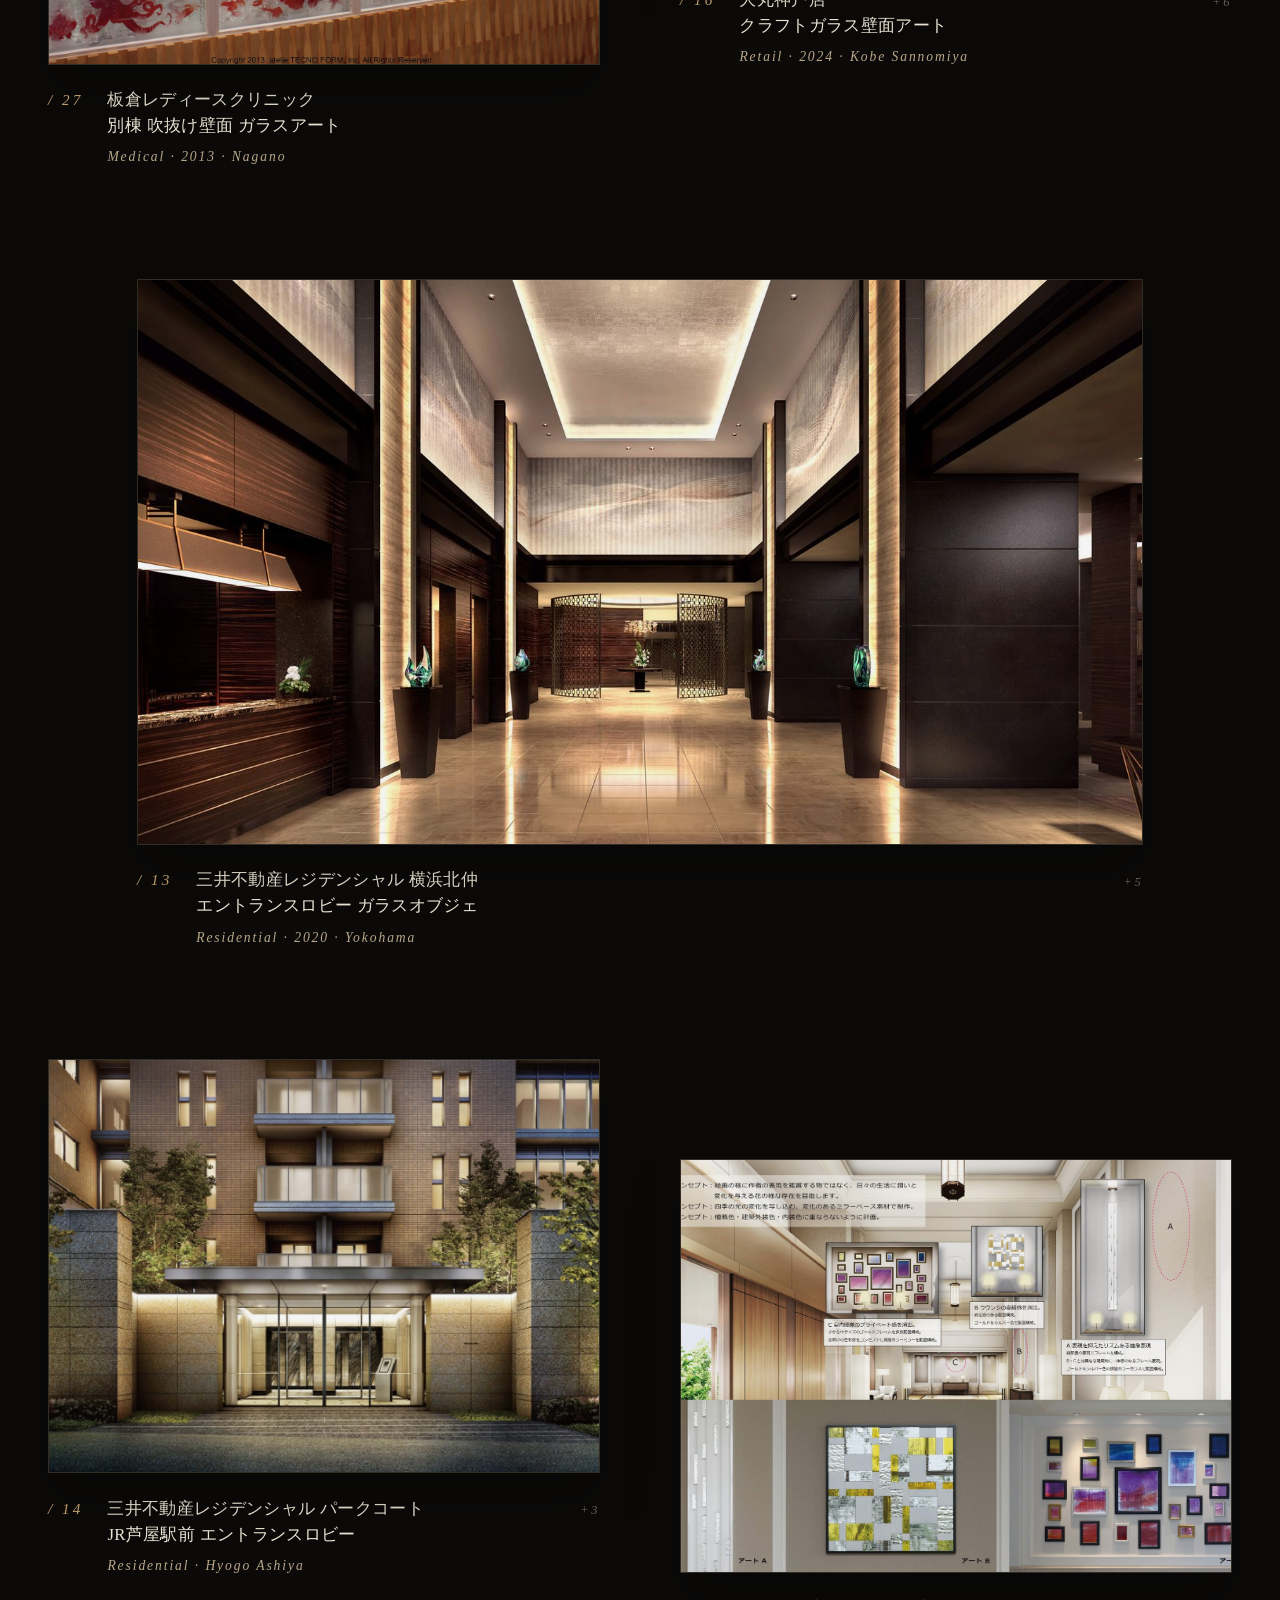
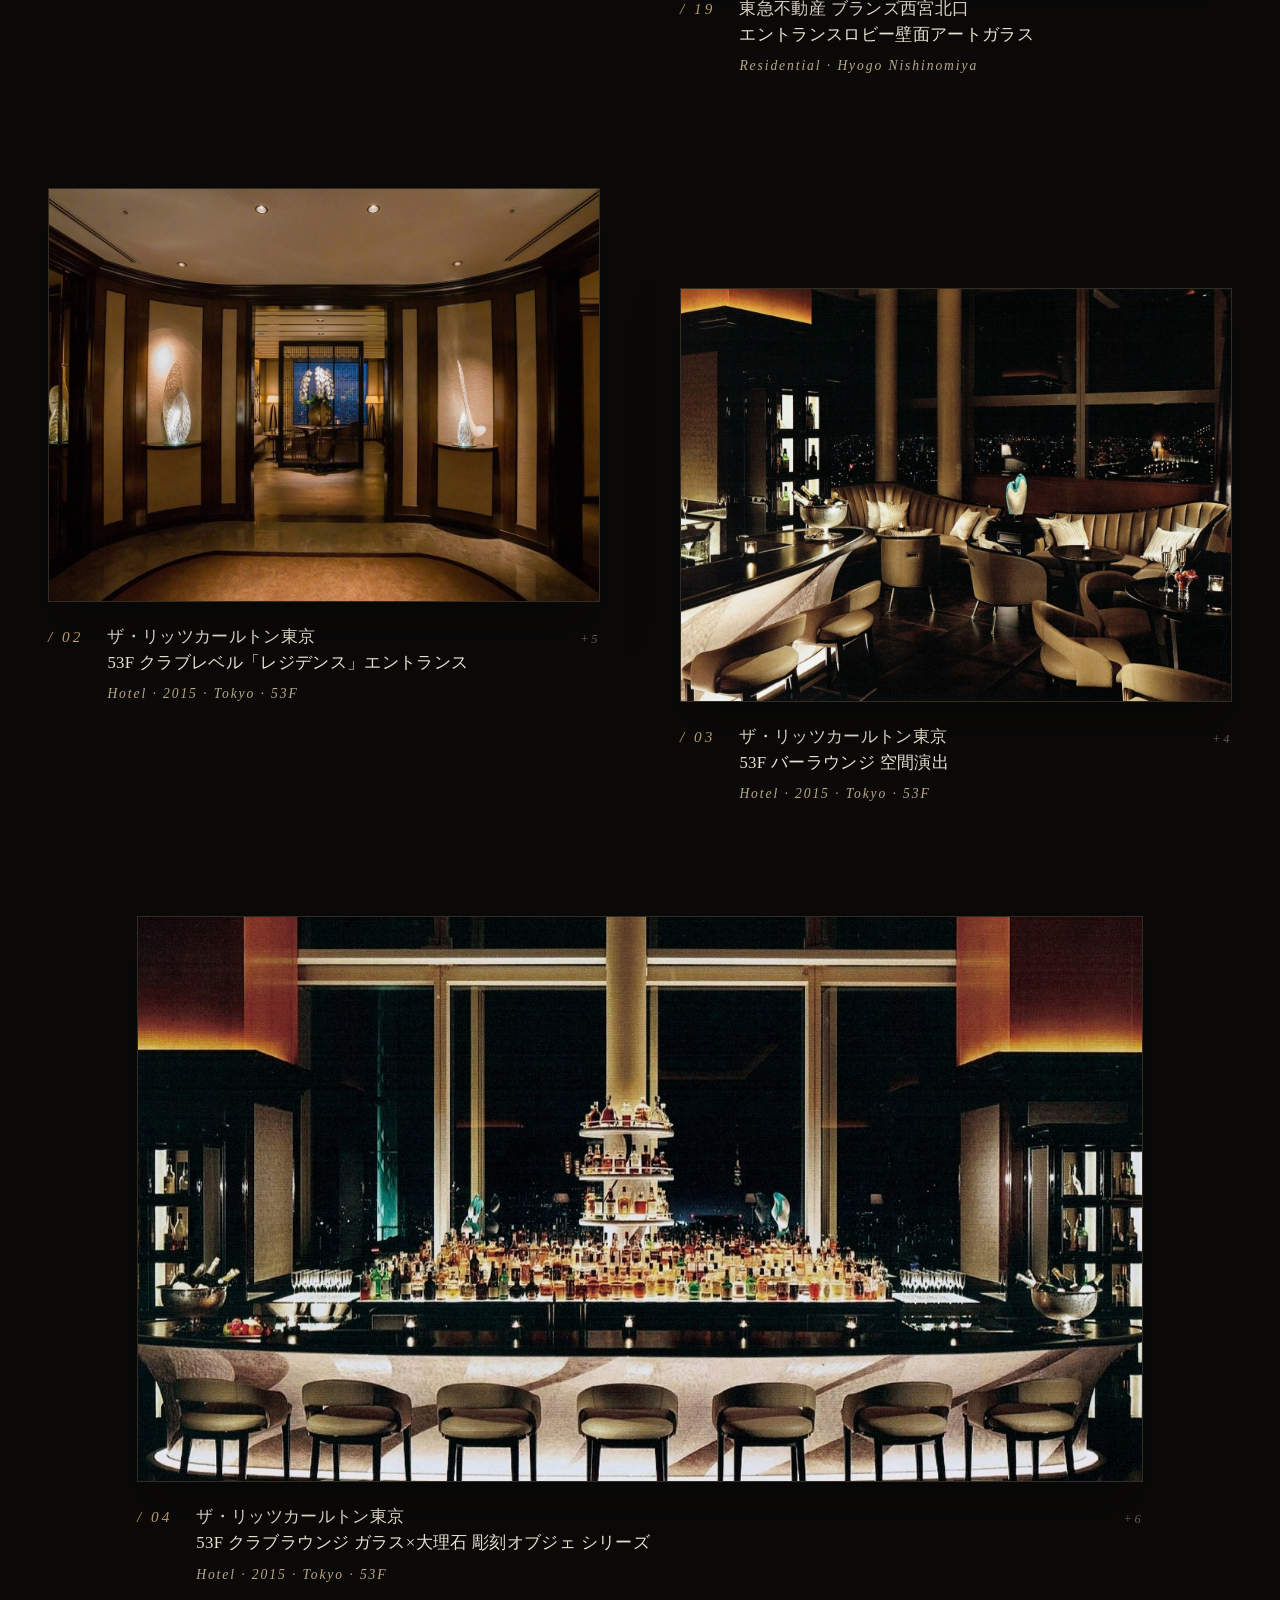
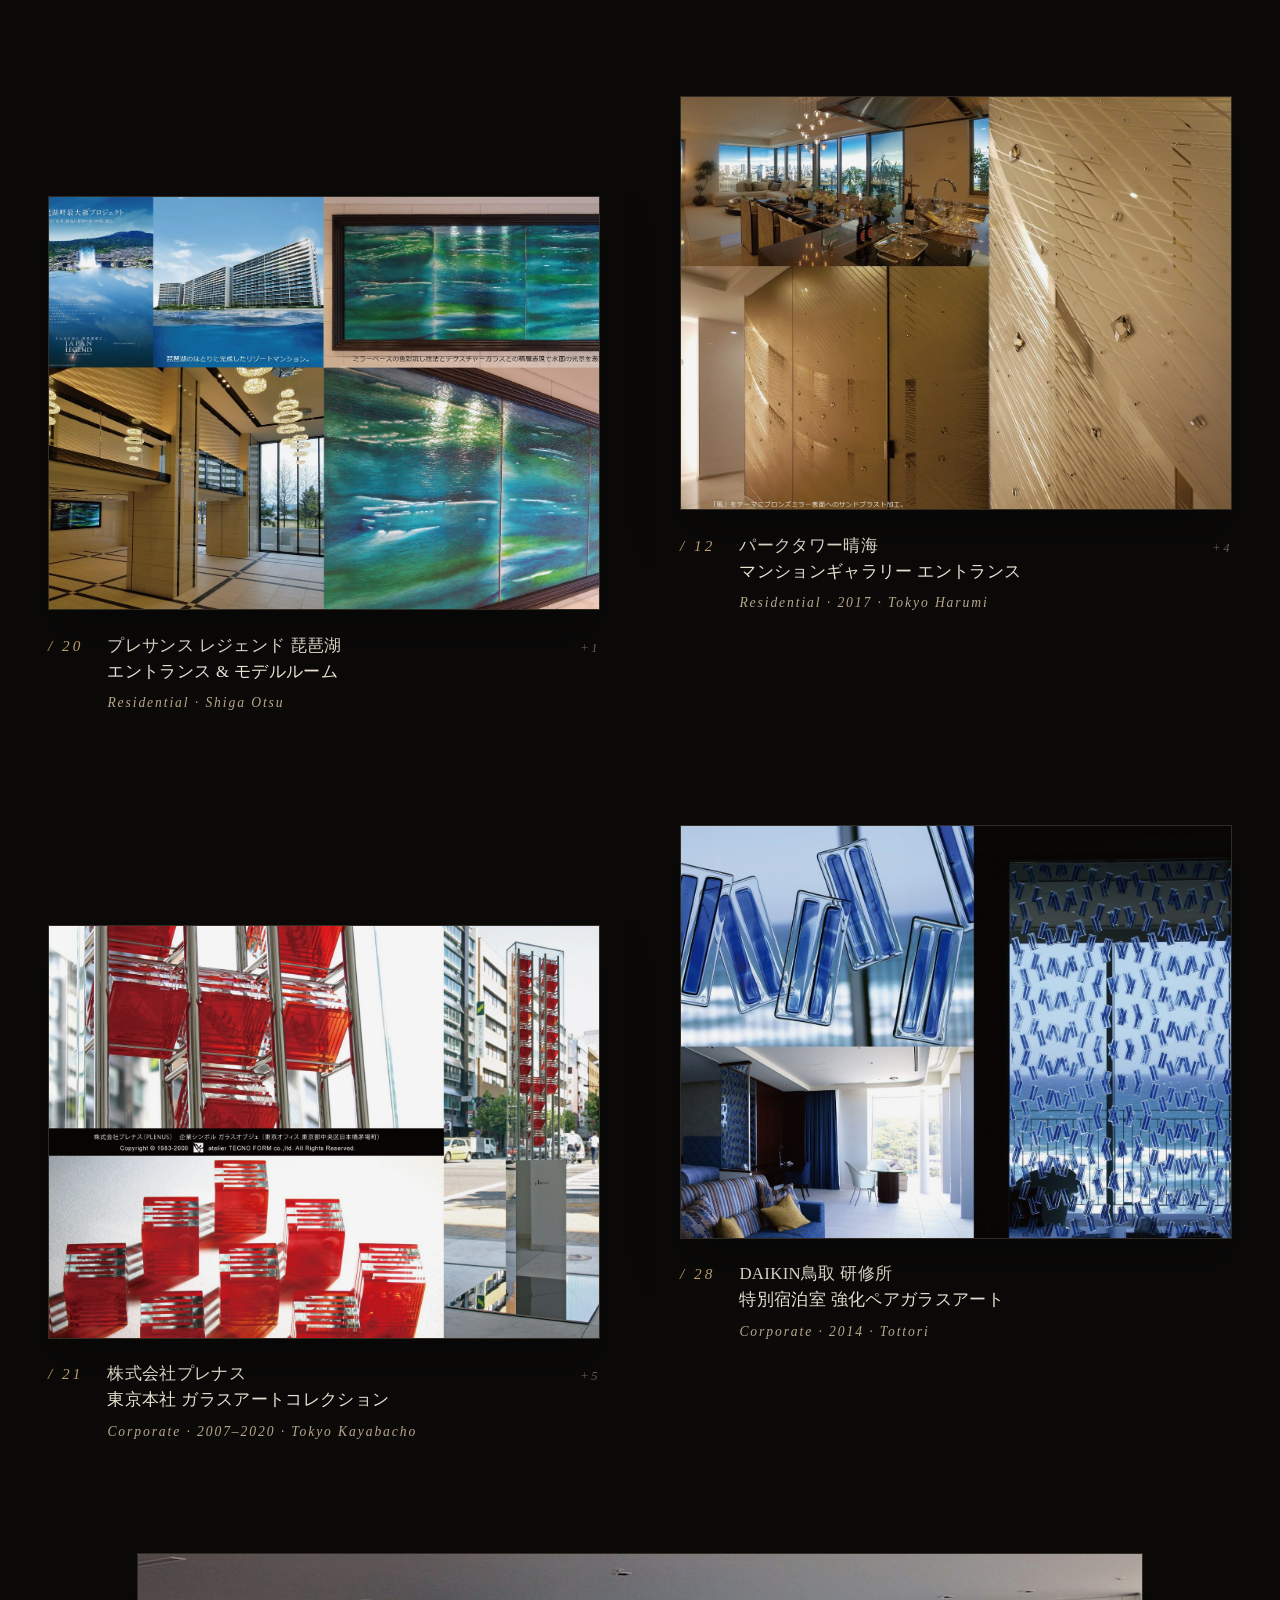
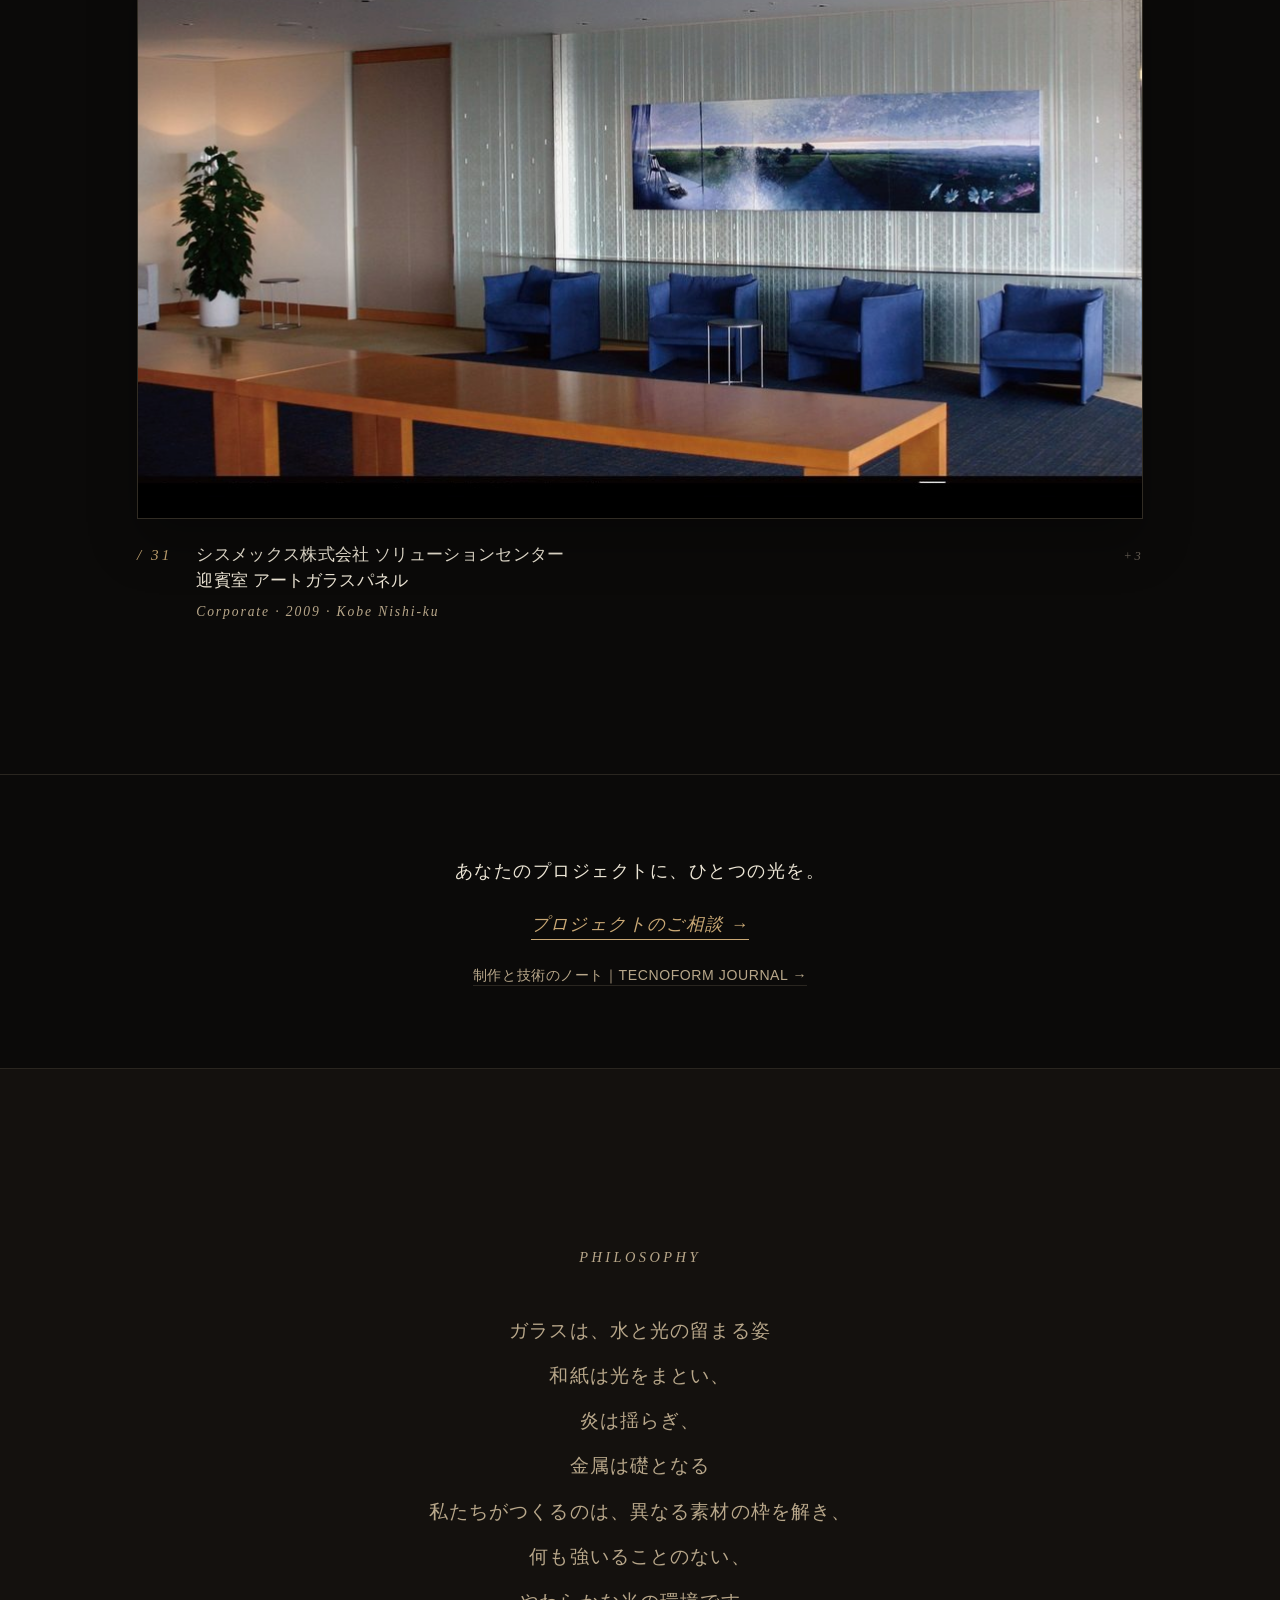
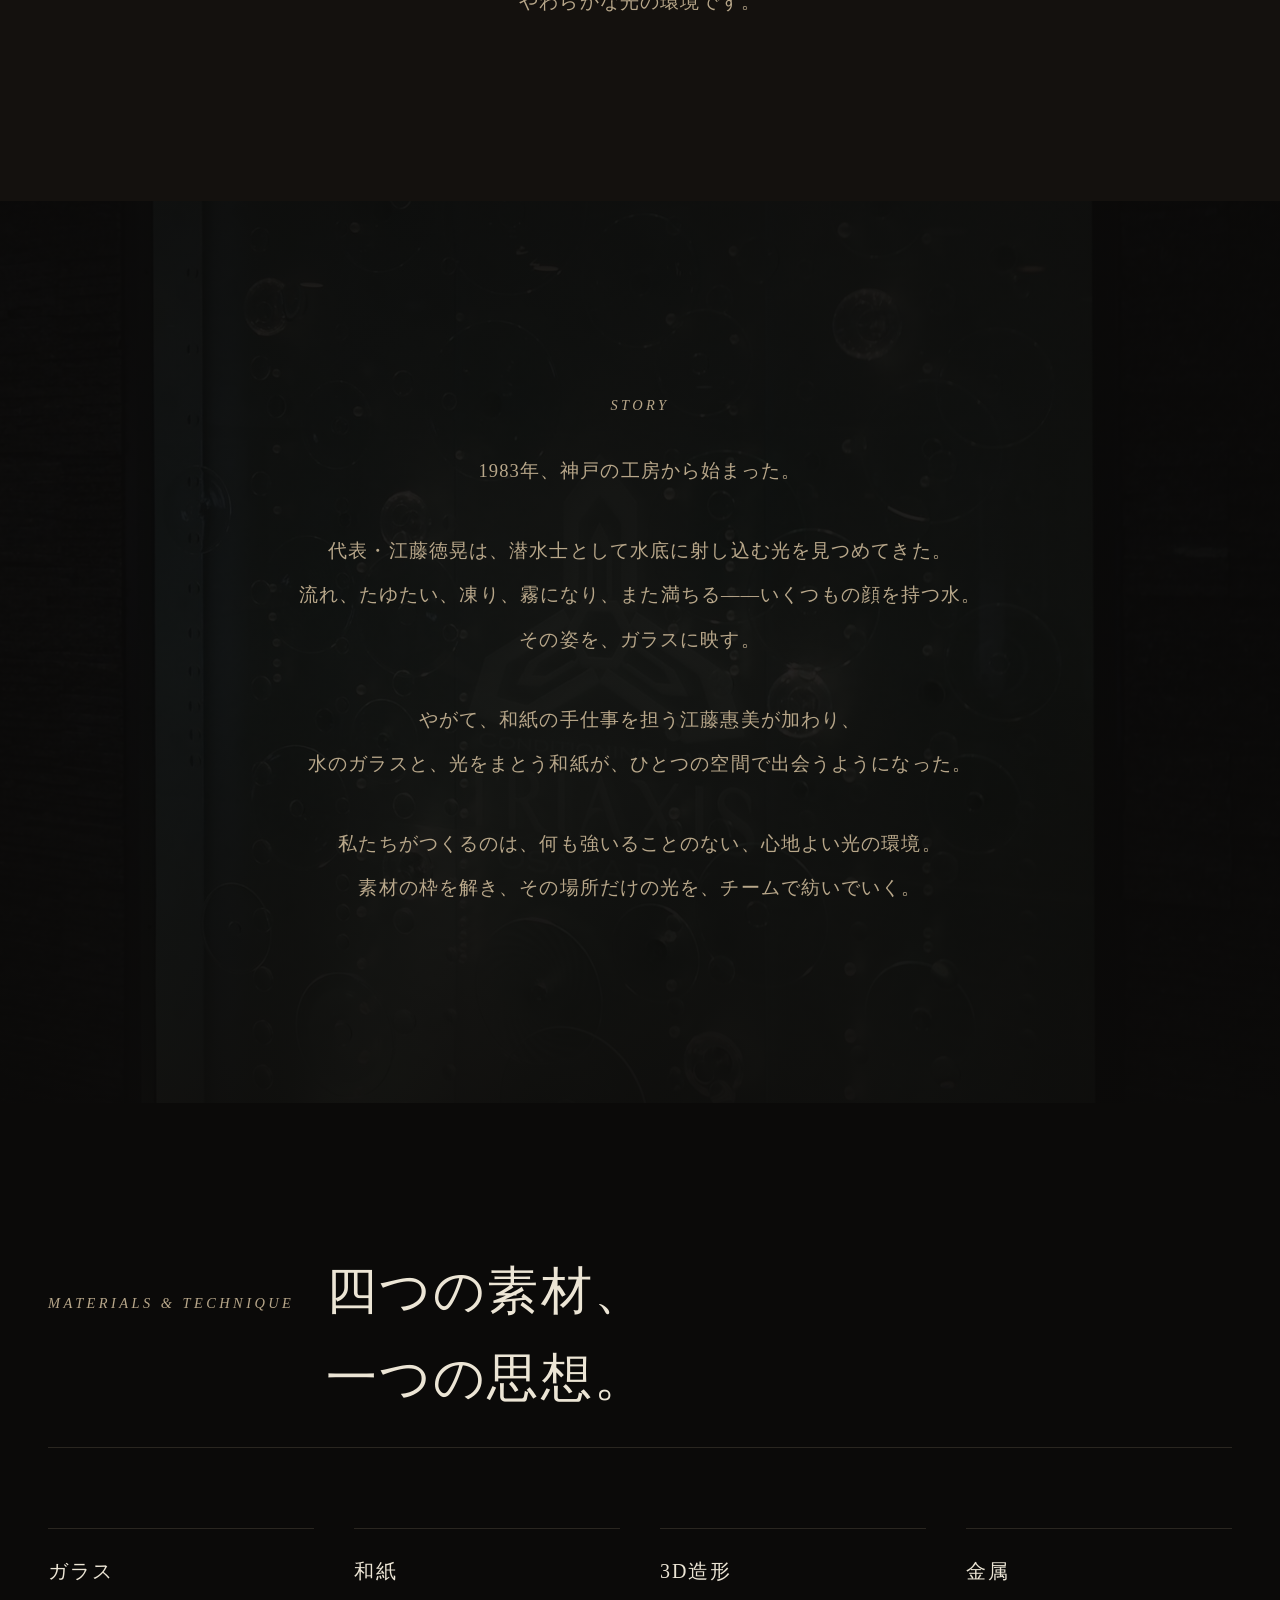
==== commit 2b97443c: "Publish no-cost FAQ and local enquiry notes Add 76 grounded questions, candidate search, safety guid" ====
--- a/index.html
+++ b/index.html
@@ -1152,12 +1152,18 @@
 </footer>
 
 <!-- MIRAI CONCIERGE v2 -->
-<button class="mirai-launcher" id="miraiLauncher" type="button" aria-controls="miraiPanel" aria-expanded="false"><span class="mirai-launcher-mark">M</span><span>AIコンシェルジュに相談</span></button>
-<aside class="mirai-panel" id="miraiPanel" aria-hidden="true" aria-label="ミライ AIコンシェルジュ">
- <div class="mirai-head"><div><div class="mirai-kicker">MIRAI / AI CONCIERGE</div><div class="mirai-title">ミライ｜作品案内・空間づくりのご相談</div></div><button class="mirai-close" id="miraiClose" type="button" aria-label="閉じる">×</button></div>
- <div class="mirai-stream" id="miraiStream">
-  <div class="mirai-msg bot">こんにちは。atelier TECNOFORMのAIコンシェルジュ「ミライ」です。<br><br>作品を探す、素材や技術について聞く、空間づくりを相談する——その入口をお手伝いします。<br><br>「ホテルの事例」「和紙で何ができる？」「エントランスを相談したい」など、そのまま入力してください。</div>
-  <div class="mirai-quick"><button class="mirai-chip" type="button" data-q="ホテルの事例を見たい">ホテルの事例</button><button class="mirai-chip" type="button" data-q="和紙で何ができますか">和紙について</button><button class="mirai-chip" type="button" data-q="ガラスアートの事例">ガラスアート</button><button class="mirai-chip" type="button" data-q="空間デザインを相談したい">相談を始める</button></div>
+<button class="mirai-launcher" id="miraiLauncher" type="button" aria-controls="miraiPanel" aria-expanded="false"><span class="mirai-launcher-mark">M</span><span>作品案内・よくある質問</span></button>
+<aside class="mirai-panel" id="miraiPanel" aria-hidden="true" aria-label="ミライ 作品案内・よくある質問">
+ <div class="mirai-head"><div><div class="mirai-kicker">MIRAI / 作品案内・FAQ</div><div class="mirai-title">ミライ｜作品案内・空間づくりのご相談</div></div><button class="mirai-close" id="miraiClose" type="button" aria-label="閉じる">×</button></div>
+ <div class="mirai-stream" id="miraiStream" aria-label="相談の会話">
+  <section id="miraiFAQ" aria-label="よくある質問">
+   <p class="mirai-faq-intro">用意した質問と回答を探す窓口です。AIが自由に回答する機能ではありません。検索は候補を探し、自由入力は相談メモに残せます。メモやフォームへの転記だけでは送信されません。</p>
+   <div class="mirai-routes" aria-label="ご用件"><button type="button" class="mirai-chip" data-mirai-route="new" disabled>新しい制作の相談</button><button type="button" class="mirai-chip" data-mirai-route="existing" disabled>依頼中・納品済みの件</button><button type="button" class="mirai-chip" data-mirai-route="issue" disabled>不具合・仕上がりの相談</button><button type="button" class="mirai-chip" data-mirai-route="emergency" disabled>安全に関わる異常</button></div>
+   <label for="miraiFAQCategory">分類で探す</label><select id="miraiFAQCategory" disabled><option value="">すべての分類</option></select>
+   <label for="miraiFAQSearch">言葉で探す</label><input id="miraiFAQSearch" type="search" maxlength="1200" placeholder="例：和紙のライトはいくら？" disabled>
+   <p id="miraiFAQStatus" class="mirai-note" role="status" aria-live="polite">質問一覧を読み込んでいます。</p>
+   <div id="miraiFAQResults"></div><article id="miraiFAQAnswer" tabindex="-1" hidden></article>
+  </section>
   <form class="mirai-lead" id="miraiLead">
    <div class="mirai-lead-title">ご相談内容をまとめます。</div>
    <div class="mirai-field"><label for="miraiKind">ご相談の種類</label><input id="miraiKind" value="建築・空間デザイン／作品制作"></div>
@@ -1168,10 +1174,14 @@
    <div class="mirai-field"><label for="miraiName">会社名・お名前</label><input id="miraiName" required></div>
    <div class="mirai-field"><label for="miraiContact">返信先メールまたは電話番号</label><input id="miraiContact" required></div>
    <button class="mirai-send" type="submit">内容を確認してメールを作成</button>
-   <p class="mirai-note">入力内容はこの画面で整理し、送信時にメールアプリを開きます。ミライが見積・契約・納期・仕様を自動確定することはありません。</p>
+   <button class="mirai-chip" type="button" id="miraiCopyMail">相談文をコピー</button>
+   <p id="miraiMailStatus" role="status" aria-live="polite" class="mirai-note">まだ送信されていません。メールアプリからご自身で送信してください。開かない場合は相談文をコピーできます。</p>
+   <textarea id="miraiMailText" aria-label="コピー用の相談文（未送信）" readonly hidden></textarea>
+   <p class="mirai-note">通常のお問い合わせ：<a href="mailto:info@atelier-tecnoform.com">info@atelier-tecnoform.com</a> ／ <a href="tel:0788217551">078-821-7551</a>。この画面では送信・受領を確認できません。見積・契約・納期・仕様を自動確定することはありません。</p>
   </form>
  </div>
- <form class="mirai-compose" id="miraiCompose"><input class="mirai-input" id="miraiInput" autocomplete="off" placeholder="作品・素材・ご相談について質問"><button class="mirai-submit" type="submit">送信</button></form>
+ <p class="mirai-note mirai-disclosure">この窓口は用意したFAQを表示します。AIによる回答生成は行いません。相談メモは再読み込みで消去されます。</p><button class="mirai-chip" id="miraiReview" type="button">相談内容を確認する</button><div id="miraiStatus" class="mirai-note" role="status" aria-live="polite"></div>
+ <form class="mirai-compose" id="miraiCompose"><input class="mirai-input" id="miraiInput" autocomplete="off" aria-label="問い合わせに残したい内容" placeholder="問い合わせに残したい内容"><button class="mirai-submit" type="submit">メモに追加</button></form>
 </aside>
 
 <!-- LIGHTBOX -->
@@ -1432,6 +1442,7 @@
 </script>
 <script src="cinematic.js"></script>
 <script src="mirai.js"></script>
+<script type="module" src="faq-ui.mjs"></script>
 <!-- Cloudflare Web Analytics --><script defer src='https://static.cloudflareinsights.com/beacon.min.js' data-cf-beacon='{"token": "544778460112444680d89fb7cb171e9f"}'></script><!-- End Cloudflare Web Analytics -->
 </body>
 </html>
--- a/mirai.css
+++ b/mirai.css
@@ -5,6 +5,9 @@
 .mirai-quick{display:flex;flex-wrap:wrap;gap:.45rem;margin:.15rem 0 .9rem}.mirai-chip{border:1px solid var(--line);background:transparent;color:var(--paper-soft);padding:.48rem .62rem;cursor:pointer;font-size:.7rem}.mirai-chip:hover{border-color:var(--accent);color:var(--accent)}
 .mirai-lead{display:none;border:1px solid rgba(201,168,117,.28);padding:.85rem;margin:.2rem 0 .9rem}.mirai-lead.active{display:block}.mirai-lead-title{font:300 .86rem/1.6 'Noto Serif JP',serif;color:var(--paper);margin-bottom:.7rem}.mirai-field{margin-bottom:.65rem}.mirai-field label{display:block;font-size:.65rem;color:var(--paper-soft);margin-bottom:.25rem}.mirai-field input,.mirai-field textarea{width:100%;border:1px solid var(--line);background:#0b0a09;color:var(--paper);padding:.62rem .65rem;font:300 .76rem/1.55 'Inter','Noto Serif JP',sans-serif}.mirai-field textarea{min-height:76px;resize:vertical}.mirai-send{width:100%;border:1px solid var(--accent);background:var(--accent);color:var(--ink);padding:.72rem .8rem;cursor:pointer;font-size:.76rem}.mirai-note{font-size:.62rem;line-height:1.65;color:var(--paper-mute);margin-top:.6rem}
 .mirai-compose{border-top:1px solid var(--line);padding:.75rem;display:grid;grid-template-columns:1fr auto;gap:.5rem;background:rgba(11,10,9,.98)}.mirai-input{min-width:0;border:1px solid var(--line);background:#0b0a09;color:var(--paper);padding:.68rem .7rem;font:300 .76rem/1.4 'Inter','Noto Serif JP',sans-serif}.mirai-submit{border:1px solid var(--accent);background:transparent;color:var(--accent);padding:.62rem .72rem;cursor:pointer;font-size:.72rem}
-@media(max-width:640px){.mirai-launcher{right:.7rem;bottom:.7rem}.mirai-panel{right:.7rem;bottom:5rem;width:calc(100vw - 1.4rem);height:min(680px,calc(100svh - 5.8rem))}}#miraiReview{margin-top:1rem;border-top:1px solid var(--line);padding-top:1rem}#miraiReview[hidden]{display:none}#miraiReview label{display:block;font-size:.75rem;color:var(--paper-soft)}#miraiPreview{box-sizing:border-box;width:100%;min-height:12rem;margin:.5rem 0;padding:.6rem;background:var(--ink);border:1px solid var(--line);color:var(--paper);font:inherit;font-size:.75rem;line-height:1.6;resize:vertical}#miraiCopyMail{margin-top:.5rem;min-height:44px}
-
-#miraiReview label{font-size:.875rem}#miraiPreview{font-size:1rem}#miraiOpenMail{min-height:44px}.mirai-lead>.mirai-note,#miraiMailStatus{font-size:.875rem;line-height:1.8;color:var(--paper-soft)}
+@media(max-width:640px){.mirai-launcher{right:.7rem;bottom:.7rem}.mirai-panel{right:.7rem;bottom:5rem;width:calc(100vw - 1.4rem);height:min(680px,calc(100svh - 5.8rem))}}
+/* Local conversation preview */
+.mirai-routes{display:flex;flex-wrap:wrap;gap:8px;margin:12px 0}.mirai-urgent{border:2px solid #d5a46c;background:#291d17;padding:12px;margin-bottom:16px;font-size:14px;line-height:1.8}.mirai-urgent h3{font-size:16px;margin:0 0 8px}.mirai-pending{border:1px solid var(--accent);padding:12px;font-size:14px}.mirai-pending textarea,#miraiMailText{display:block;width:100%;min-height:100px;max-width:100%;padding:10px;background:#161310;color:var(--paper);font-size:14px;border:1px solid var(--line)}#miraiMailText[hidden]{display:none}#miraiLead a{color:var(--accent);overflow-wrap:anywhere}
+.mirai-faq-intro{font-size:14px;line-height:1.8}.mirai-faq-question{display:block;width:100%;text-align:left;margin:8px 0;padding:12px;border:1px solid var(--line);color:var(--paper);background:transparent;font-size:14px;line-height:1.6;cursor:pointer}#miraiFAQ label{display:block;font-size:12px;margin:12px 0 6px}#miraiFAQ select,#miraiFAQSearch{width:100%;min-width:0;background:#161310;color:var(--paper);border:1px solid var(--line);font-size:16px;padding:10px}#miraiFAQAnswer{font-size:14px;line-height:1.8;overflow-wrap:anywhere}#miraiFAQAnswer h3{font-size:17px;margin:15px 0}#miraiFAQAnswer h4{font-size:14px;margin:14px 0 4px}#miraiFAQAnswer p{margin:12px 0}#miraiFAQAnswer ul{padding-left:20px}.mirai-faq-cards{display:grid;gap:10px}.mirai-faq-cards a{display:block;color:var(--accent);font-size:12px}.mirai-faq-cards img{display:block;width:100%;height:120px;object-fit:cover}.mirai-faq-question:hover,.mirai-faq-question:focus-visible{border-color:var(--accent)}
+.mirai-panel{grid-template-rows:auto minmax(0,1fr) auto auto auto auto}.mirai-msg{font-size:14px}.mirai-input{font-size:16px}.mirai-note{font-size:11px}.mirai-sources img{max-height:72px}
+.mirai-msg{white-space:pre-wrap}.mirai-sources{display:grid;gap:12px}.mirai-sources a{display:block;color:inherit;font-size:12px;line-height:1.6}.mirai-sources img{display:block;width:100%;height:100px;object-fit:cover;margin-bottom:5px;border-radius:4px}.mirai-disclosure,#miraiStatus,#miraiReview{margin:6px 16px}.mirai-submit:disabled,.mirai-chip:disabled{opacity:.5;cursor:wait}
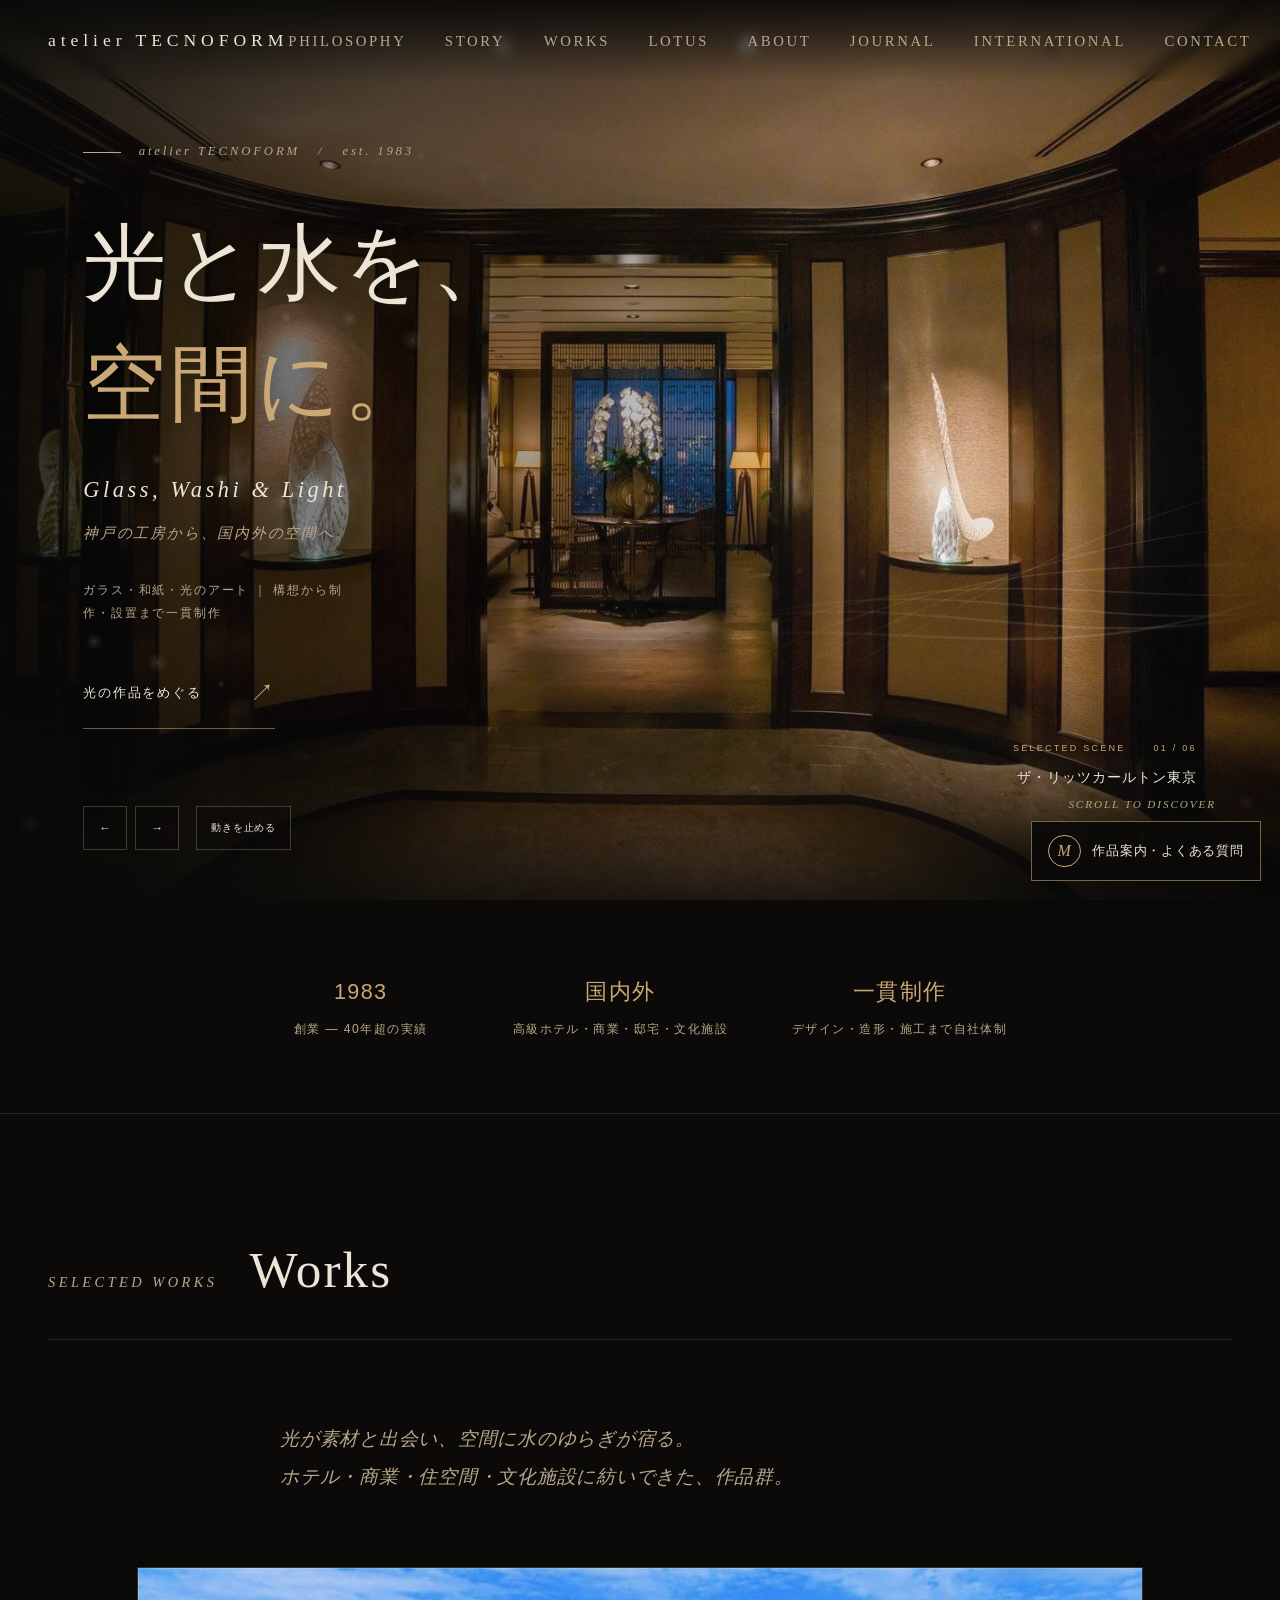
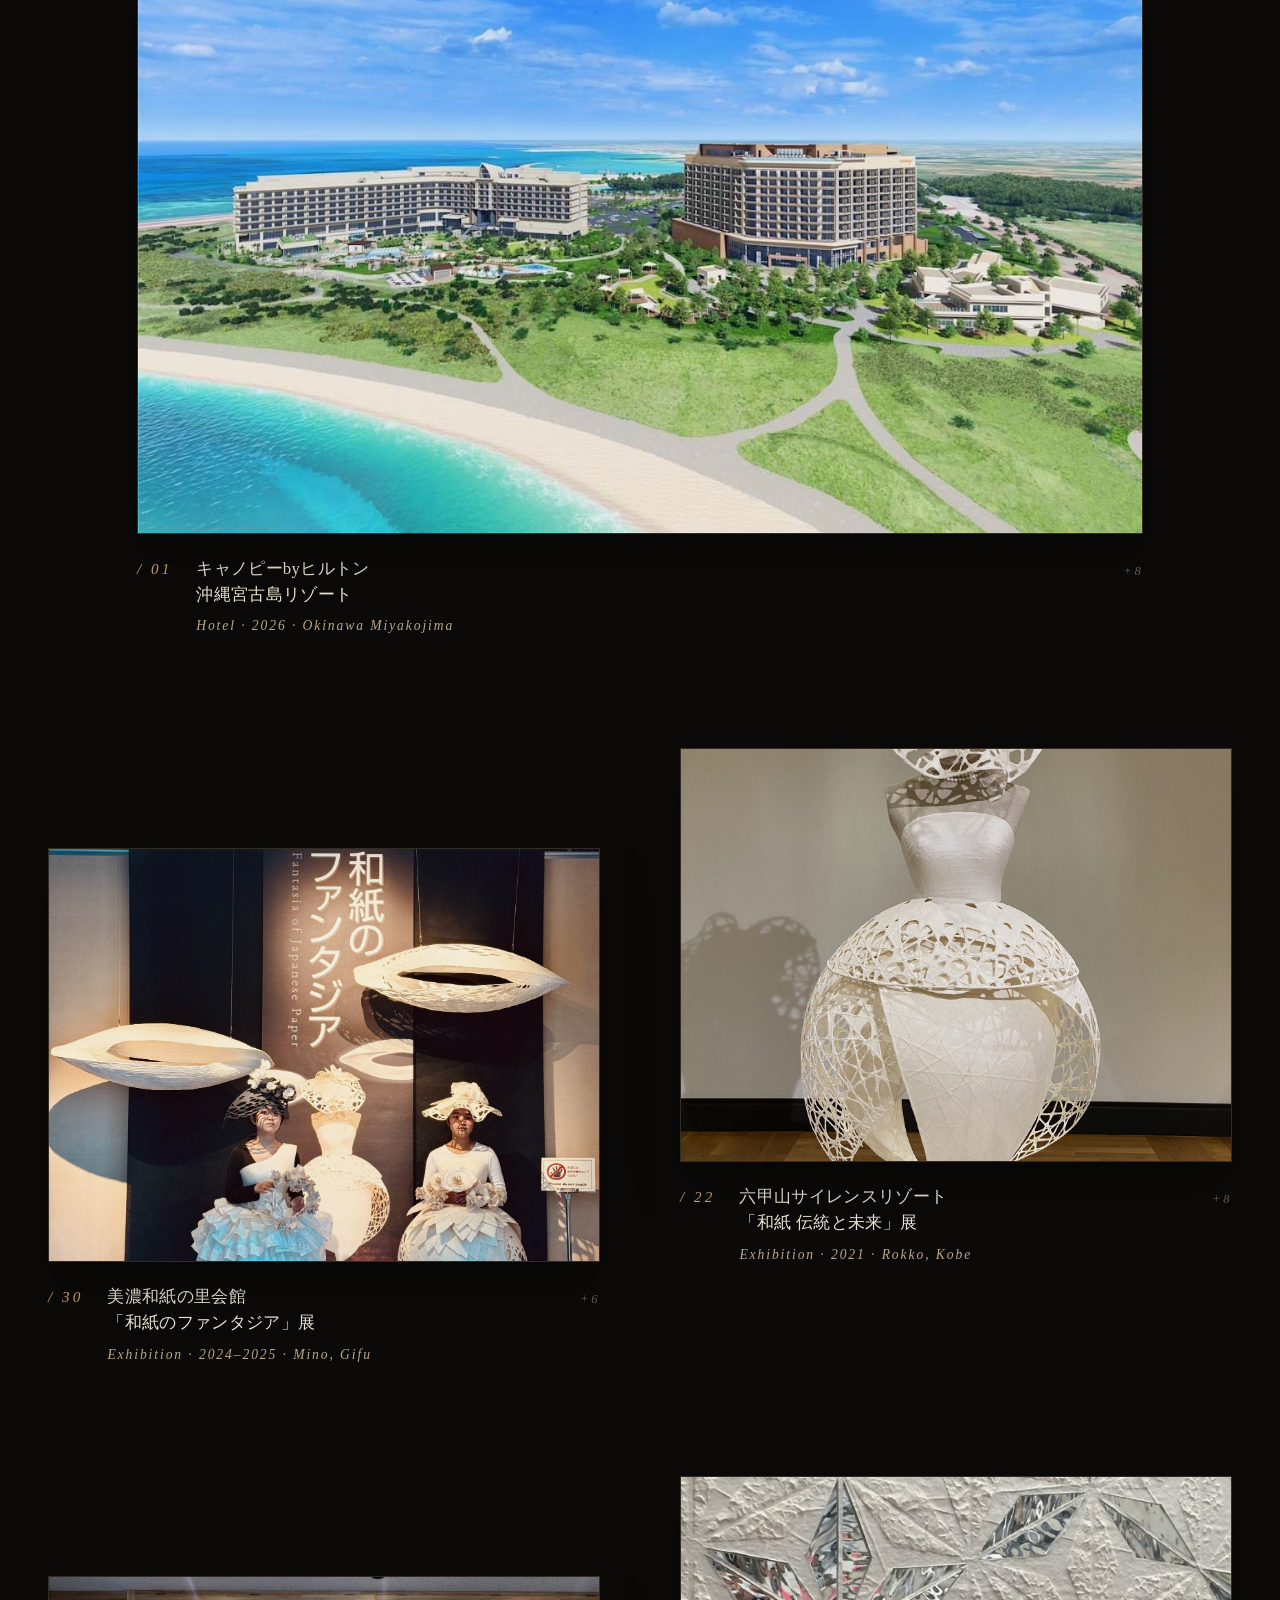
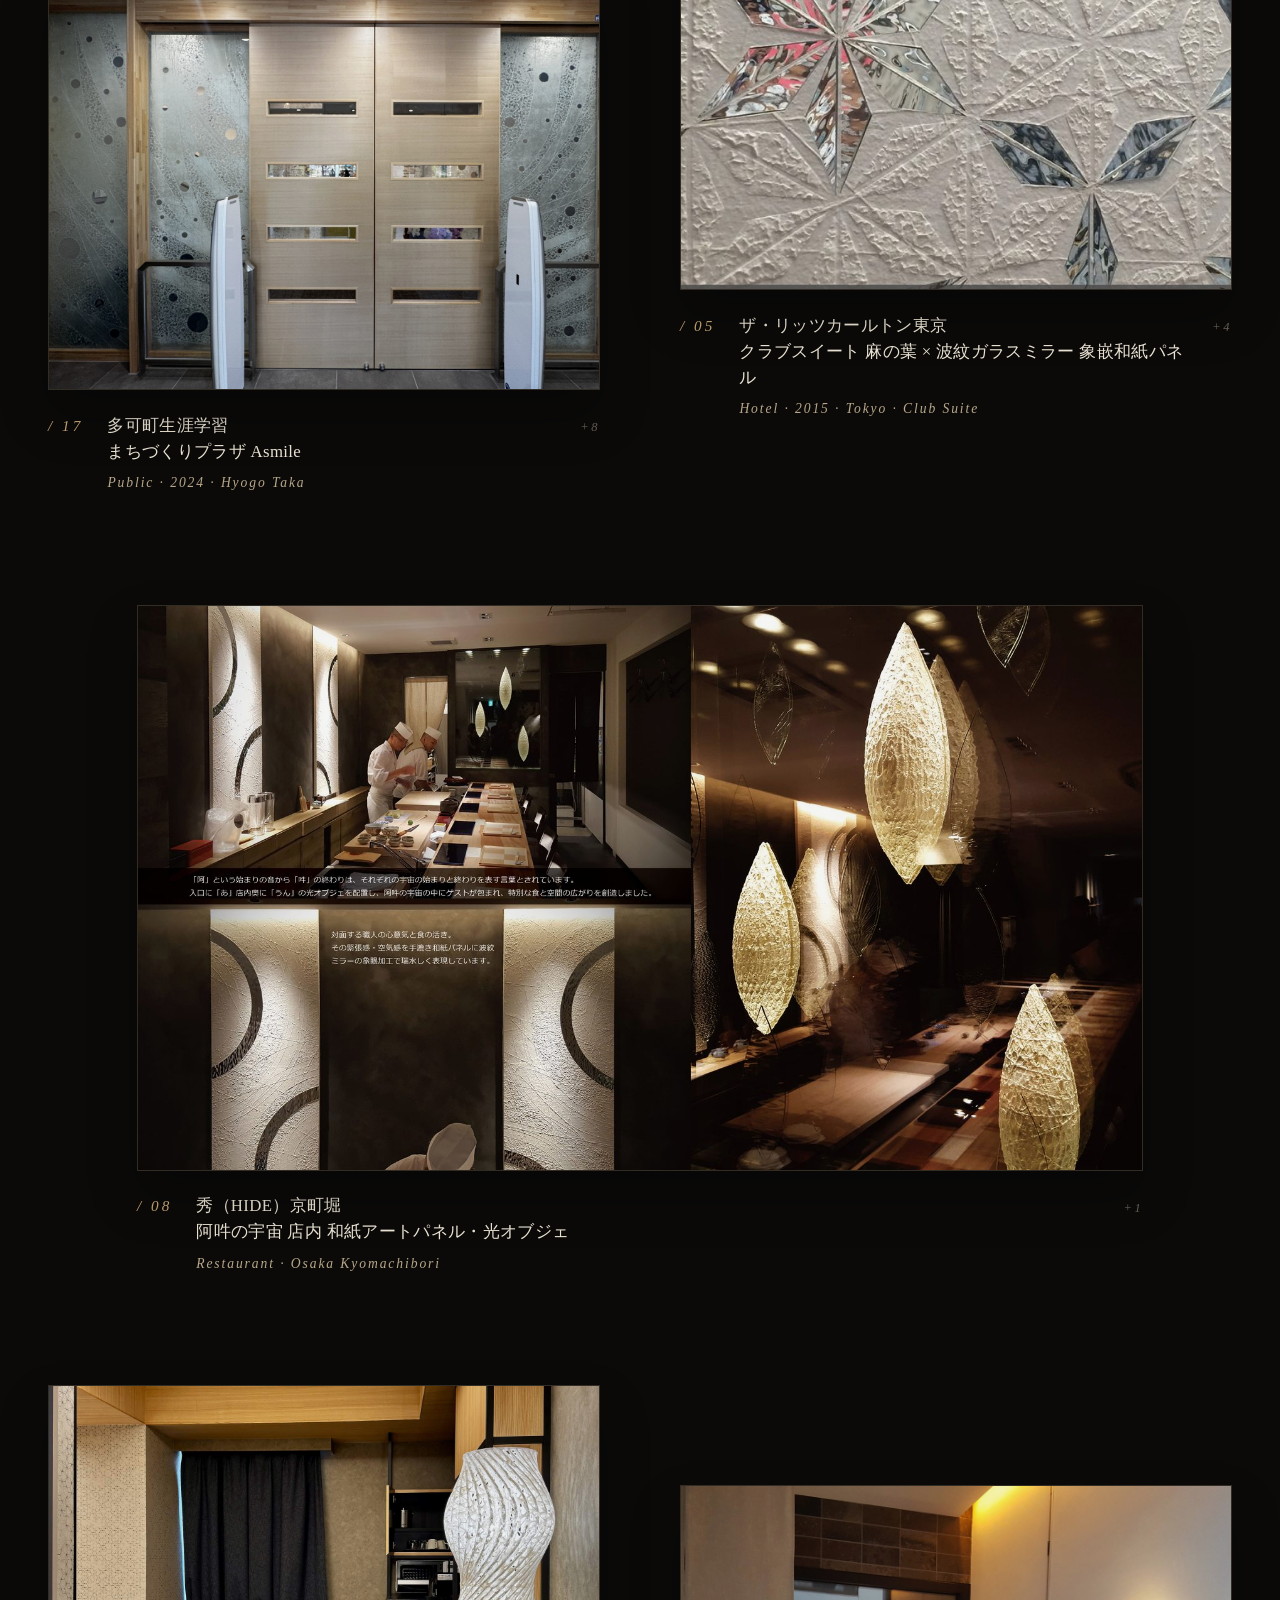
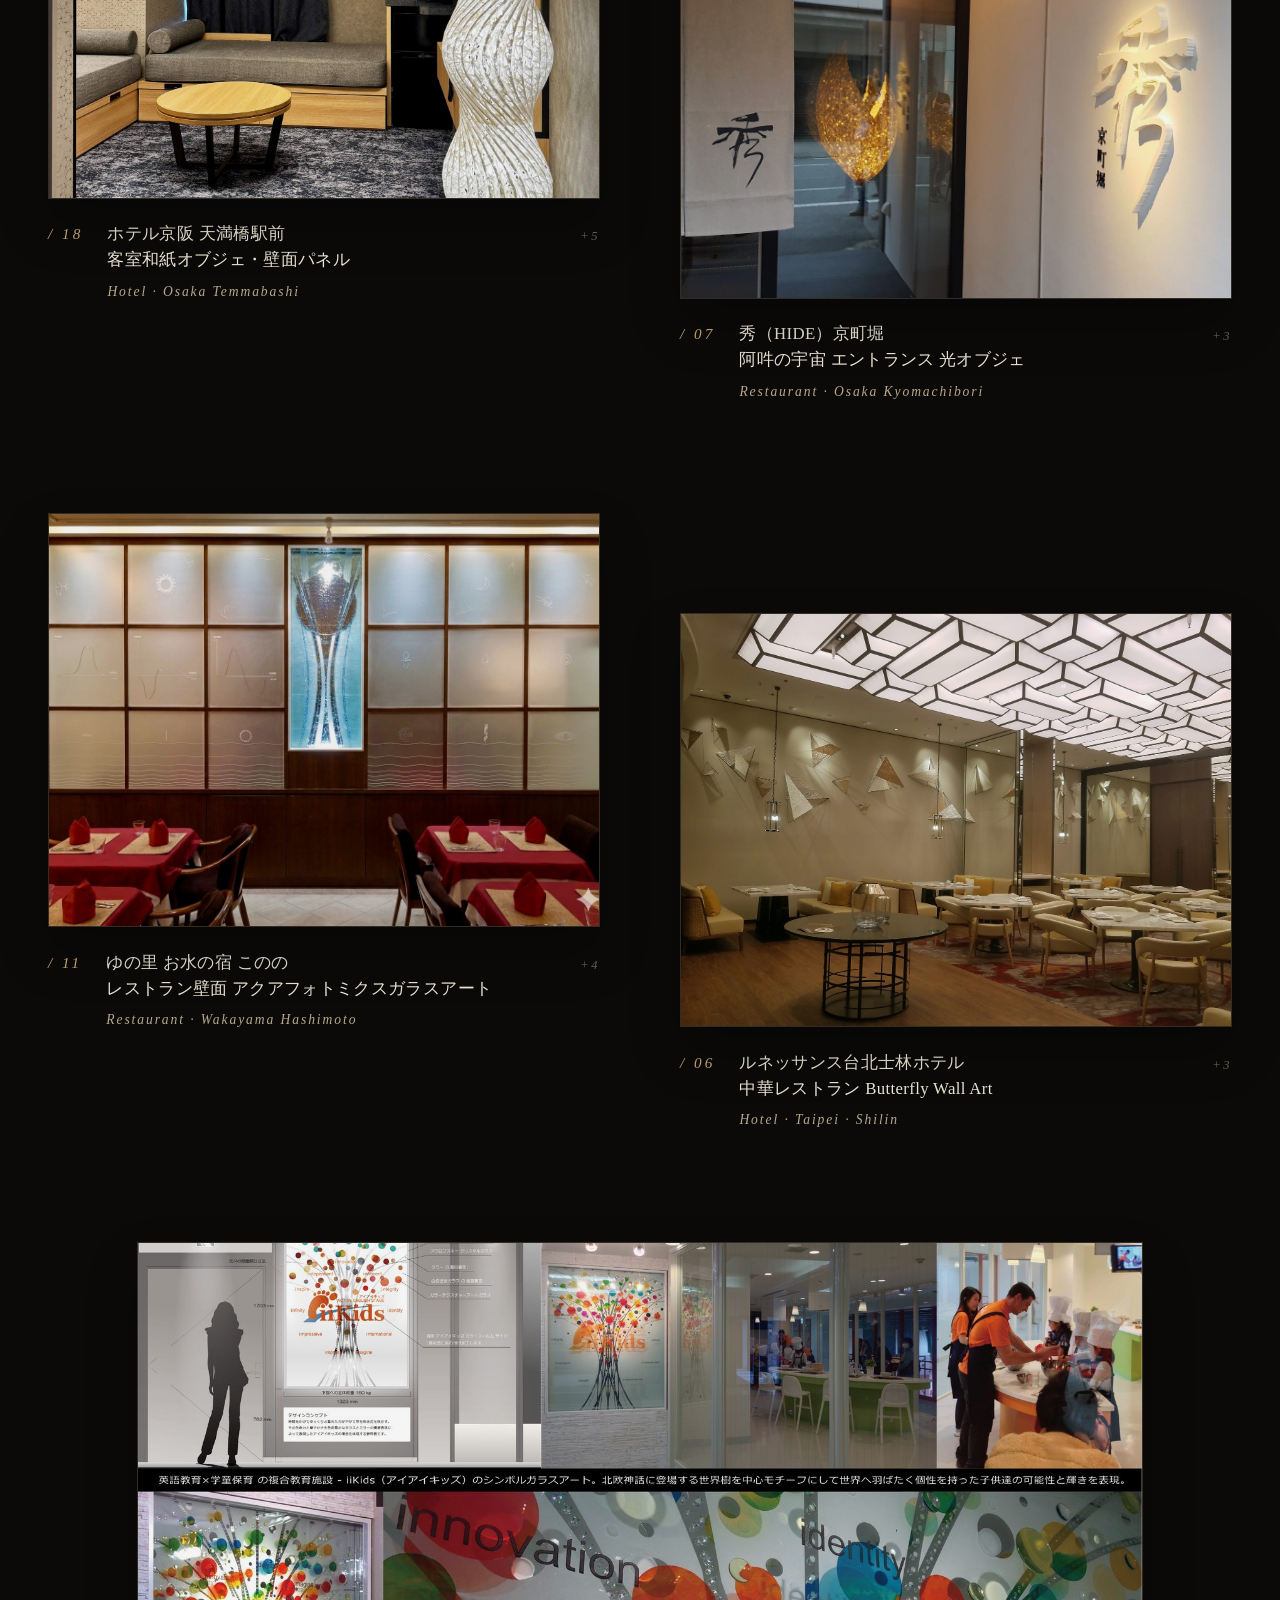
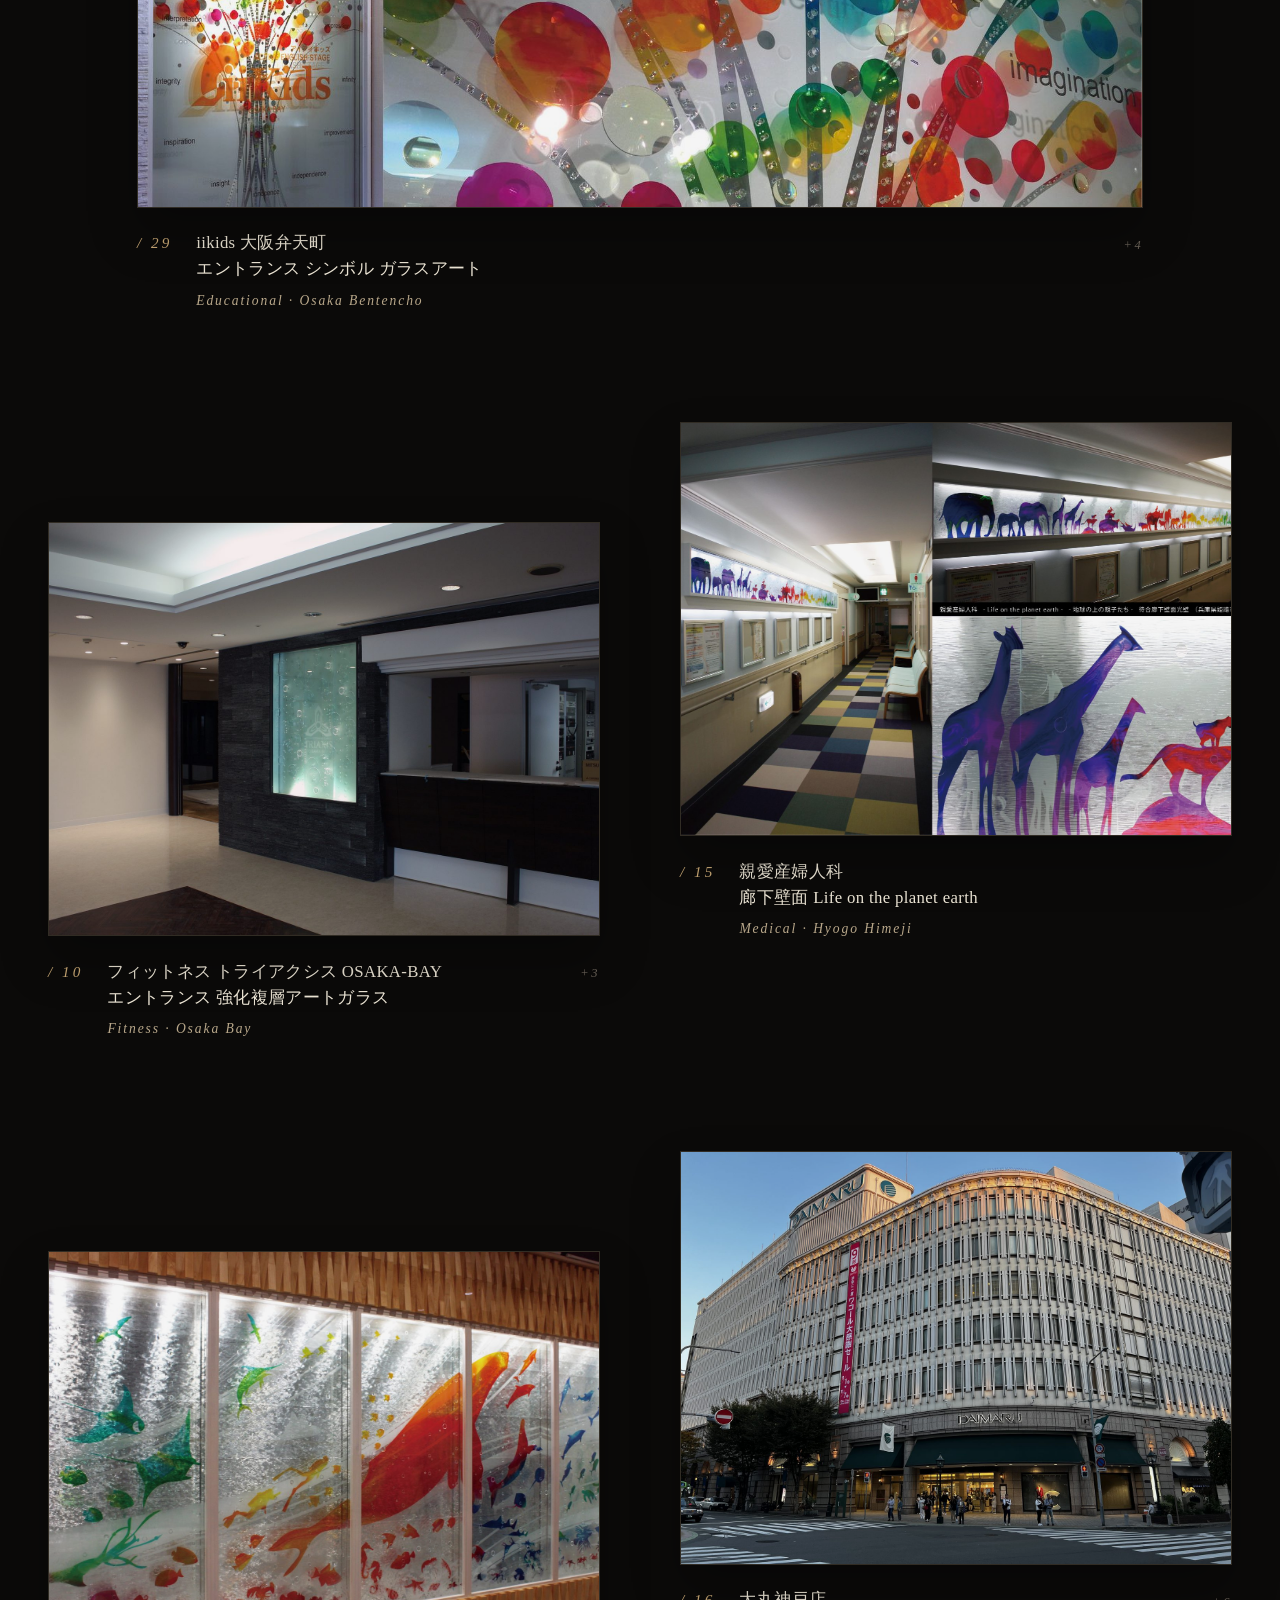
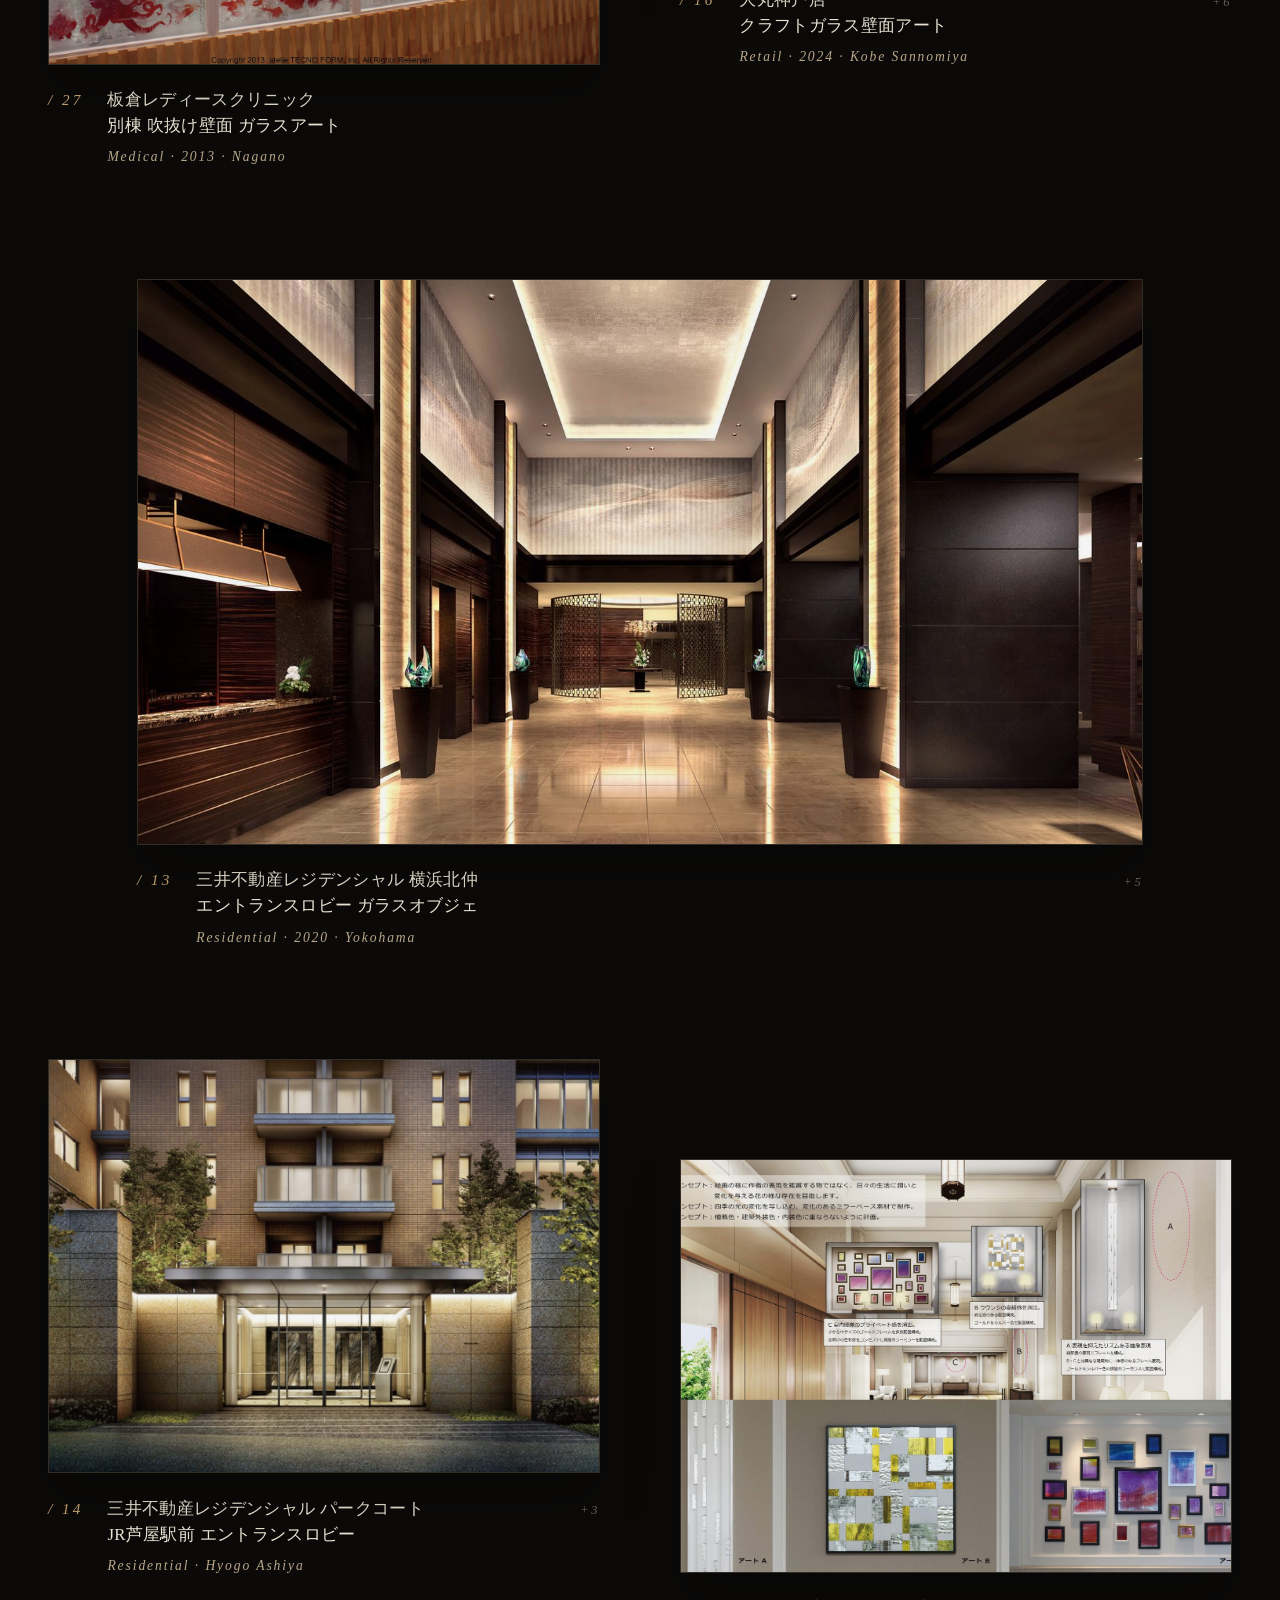
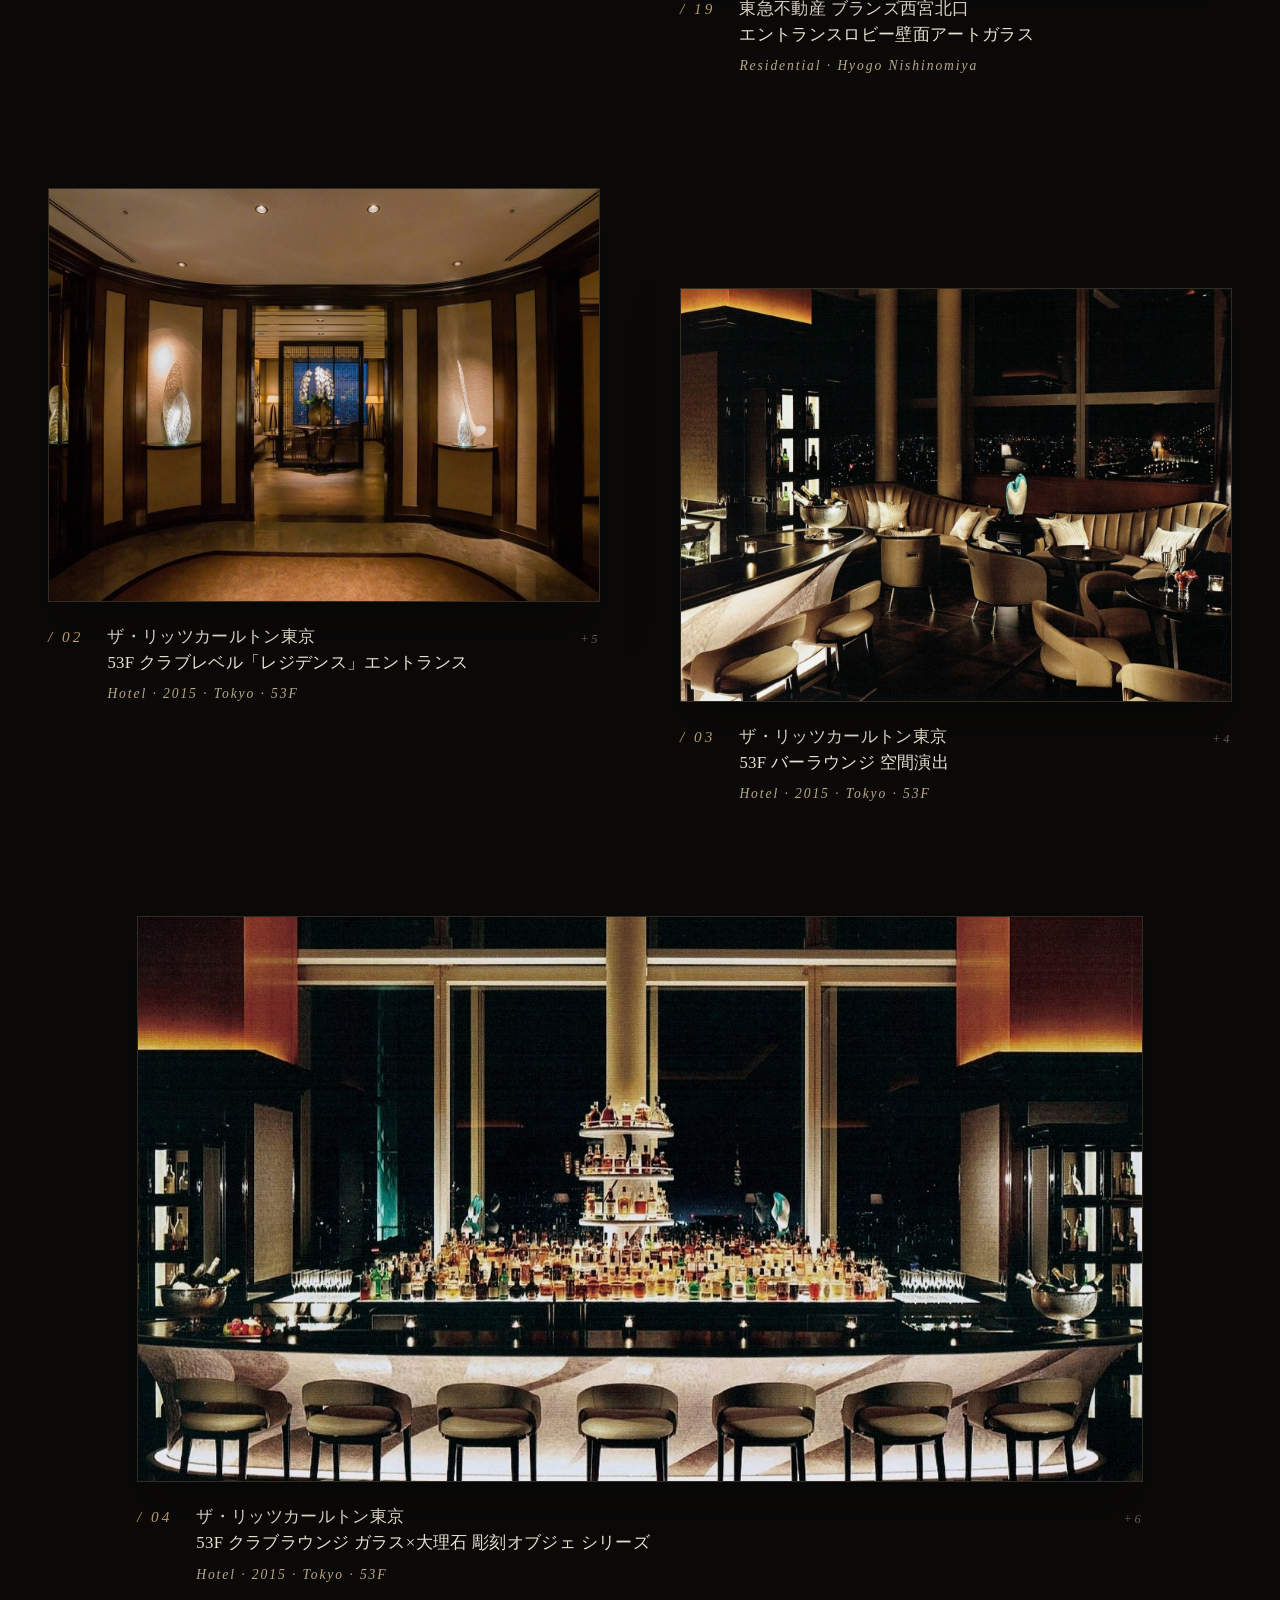
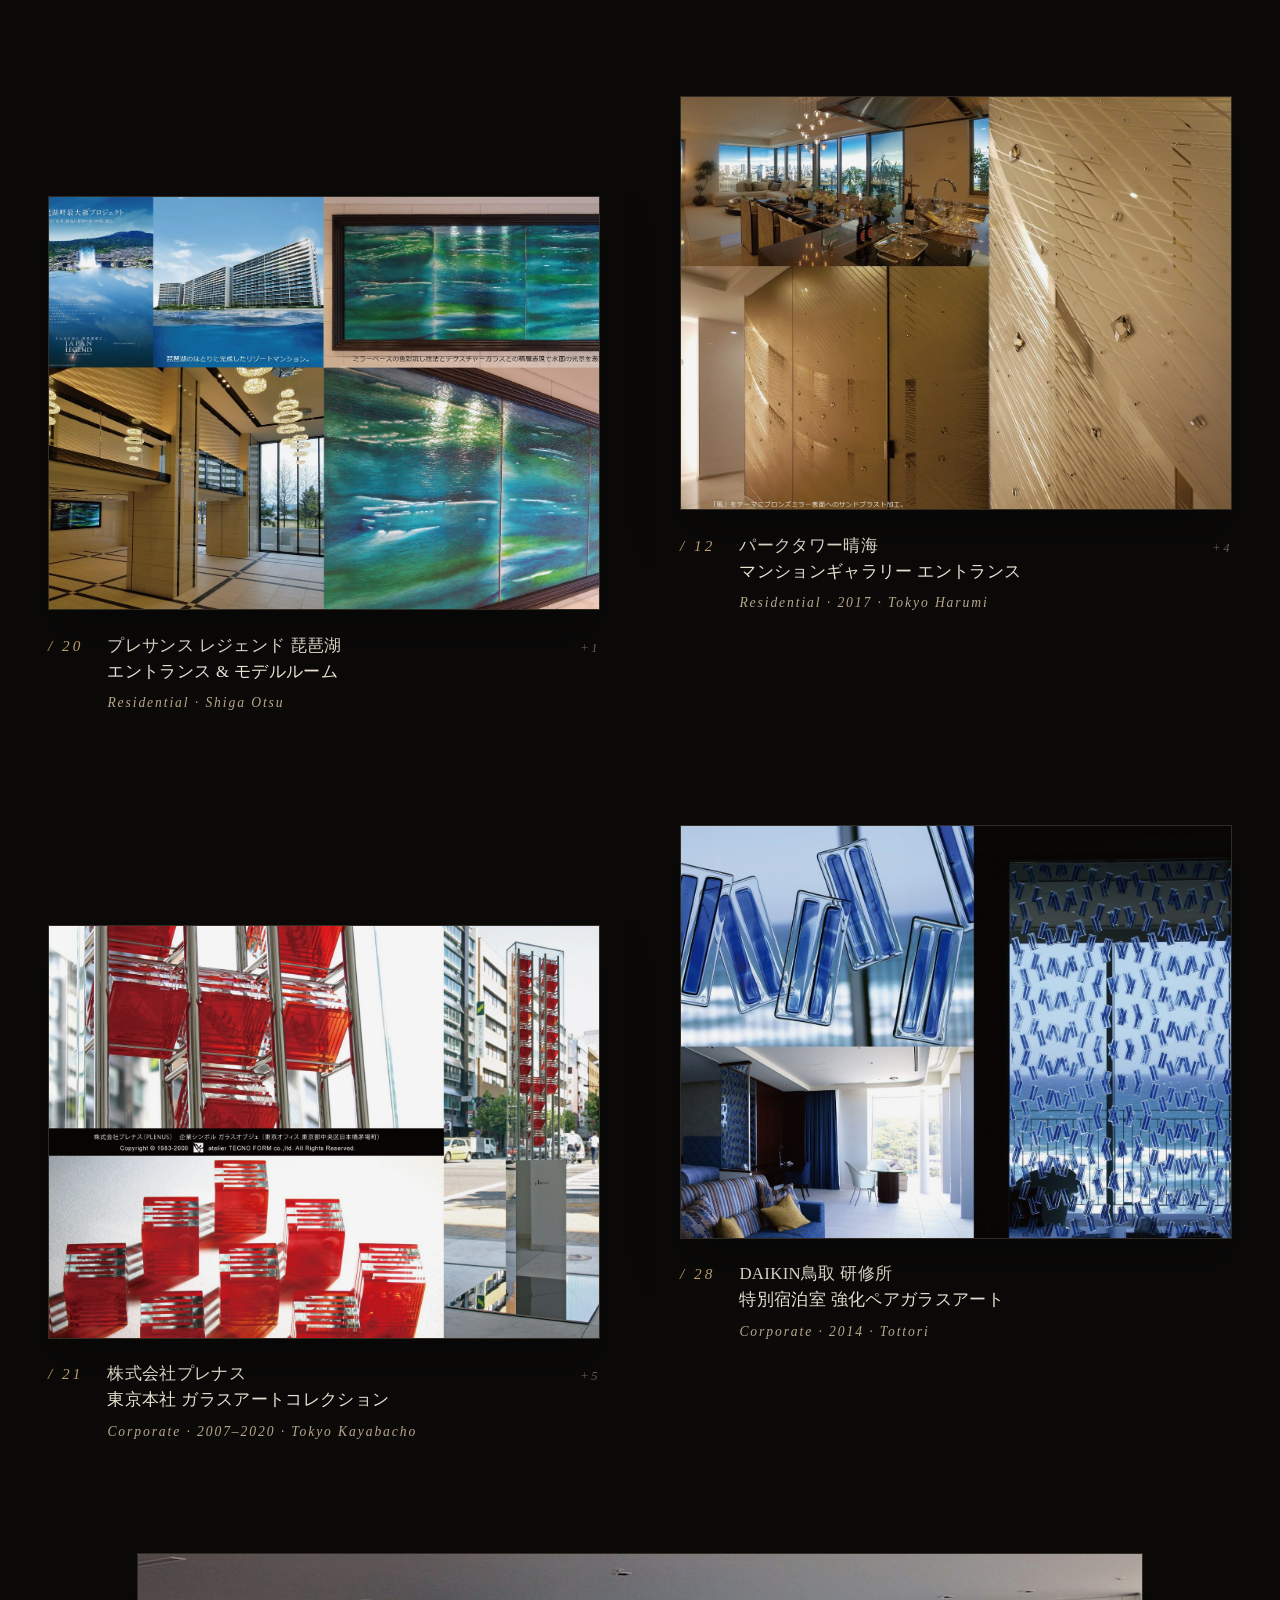
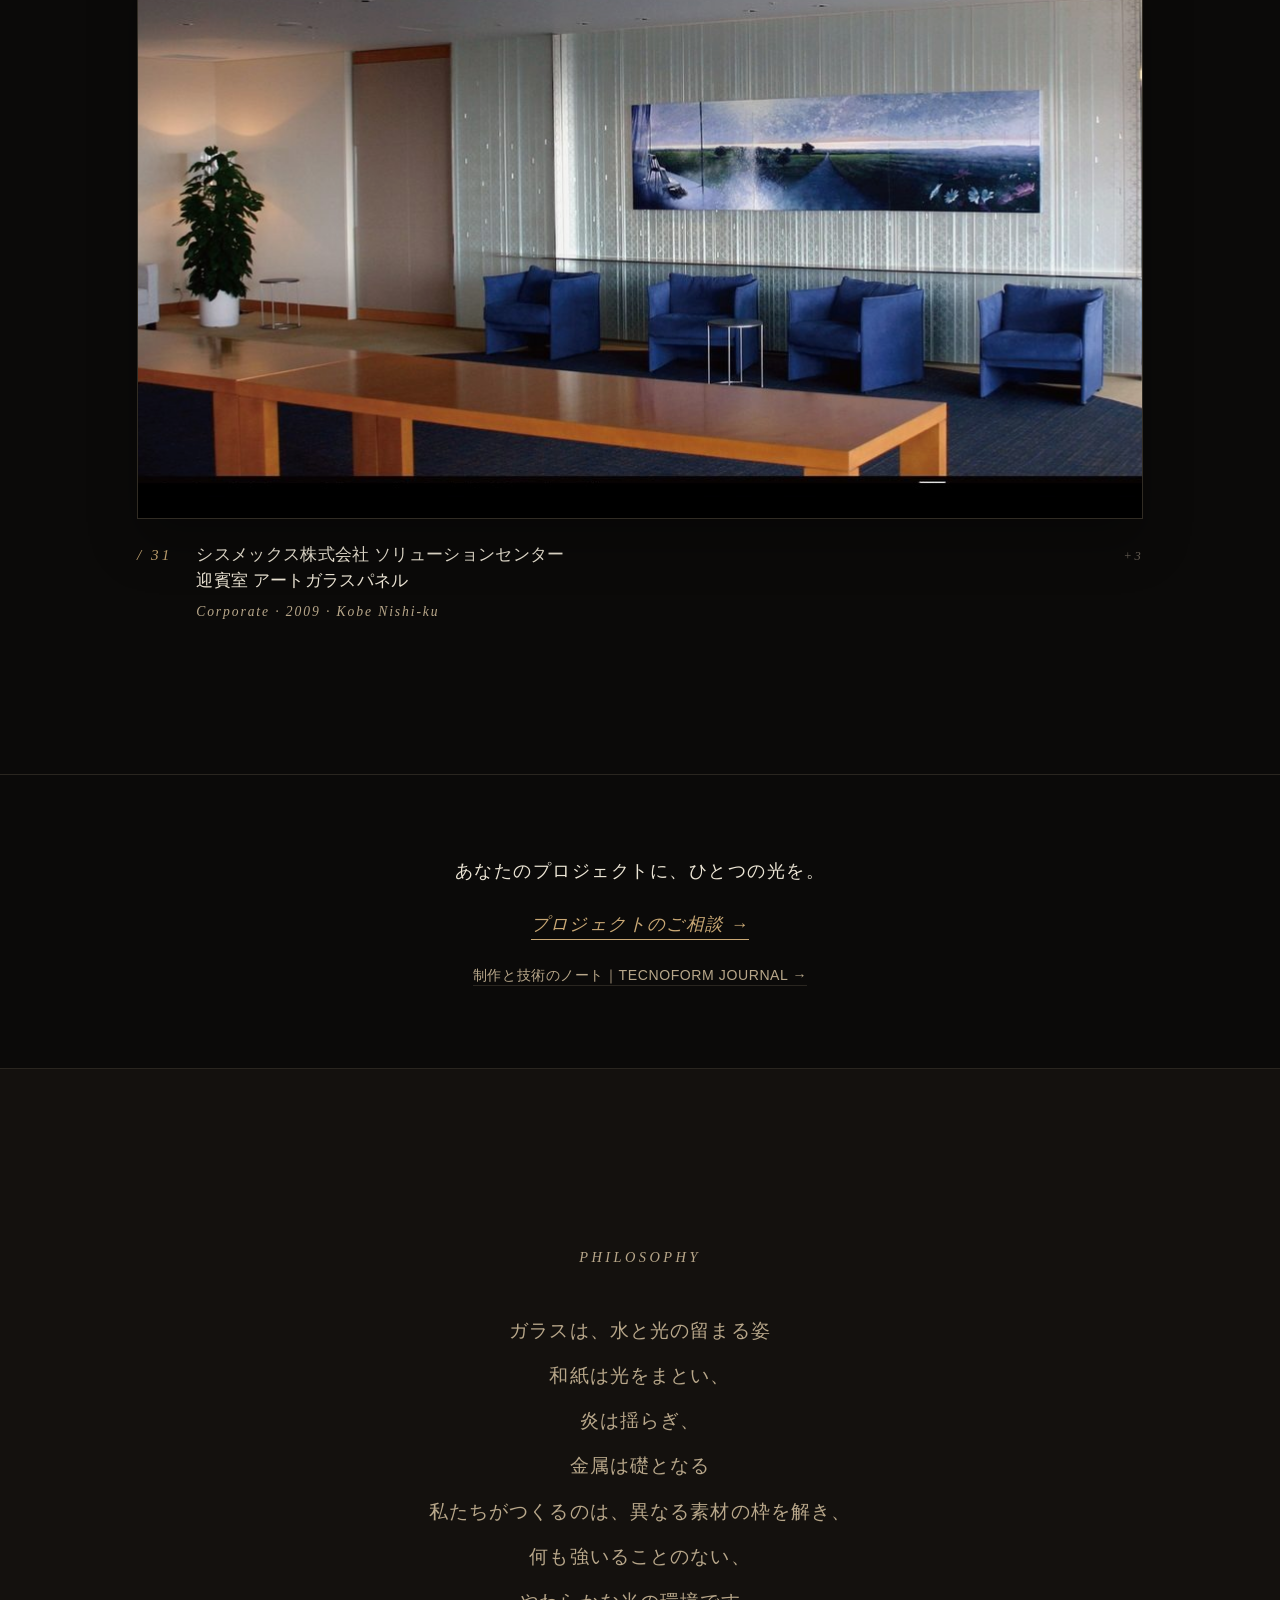
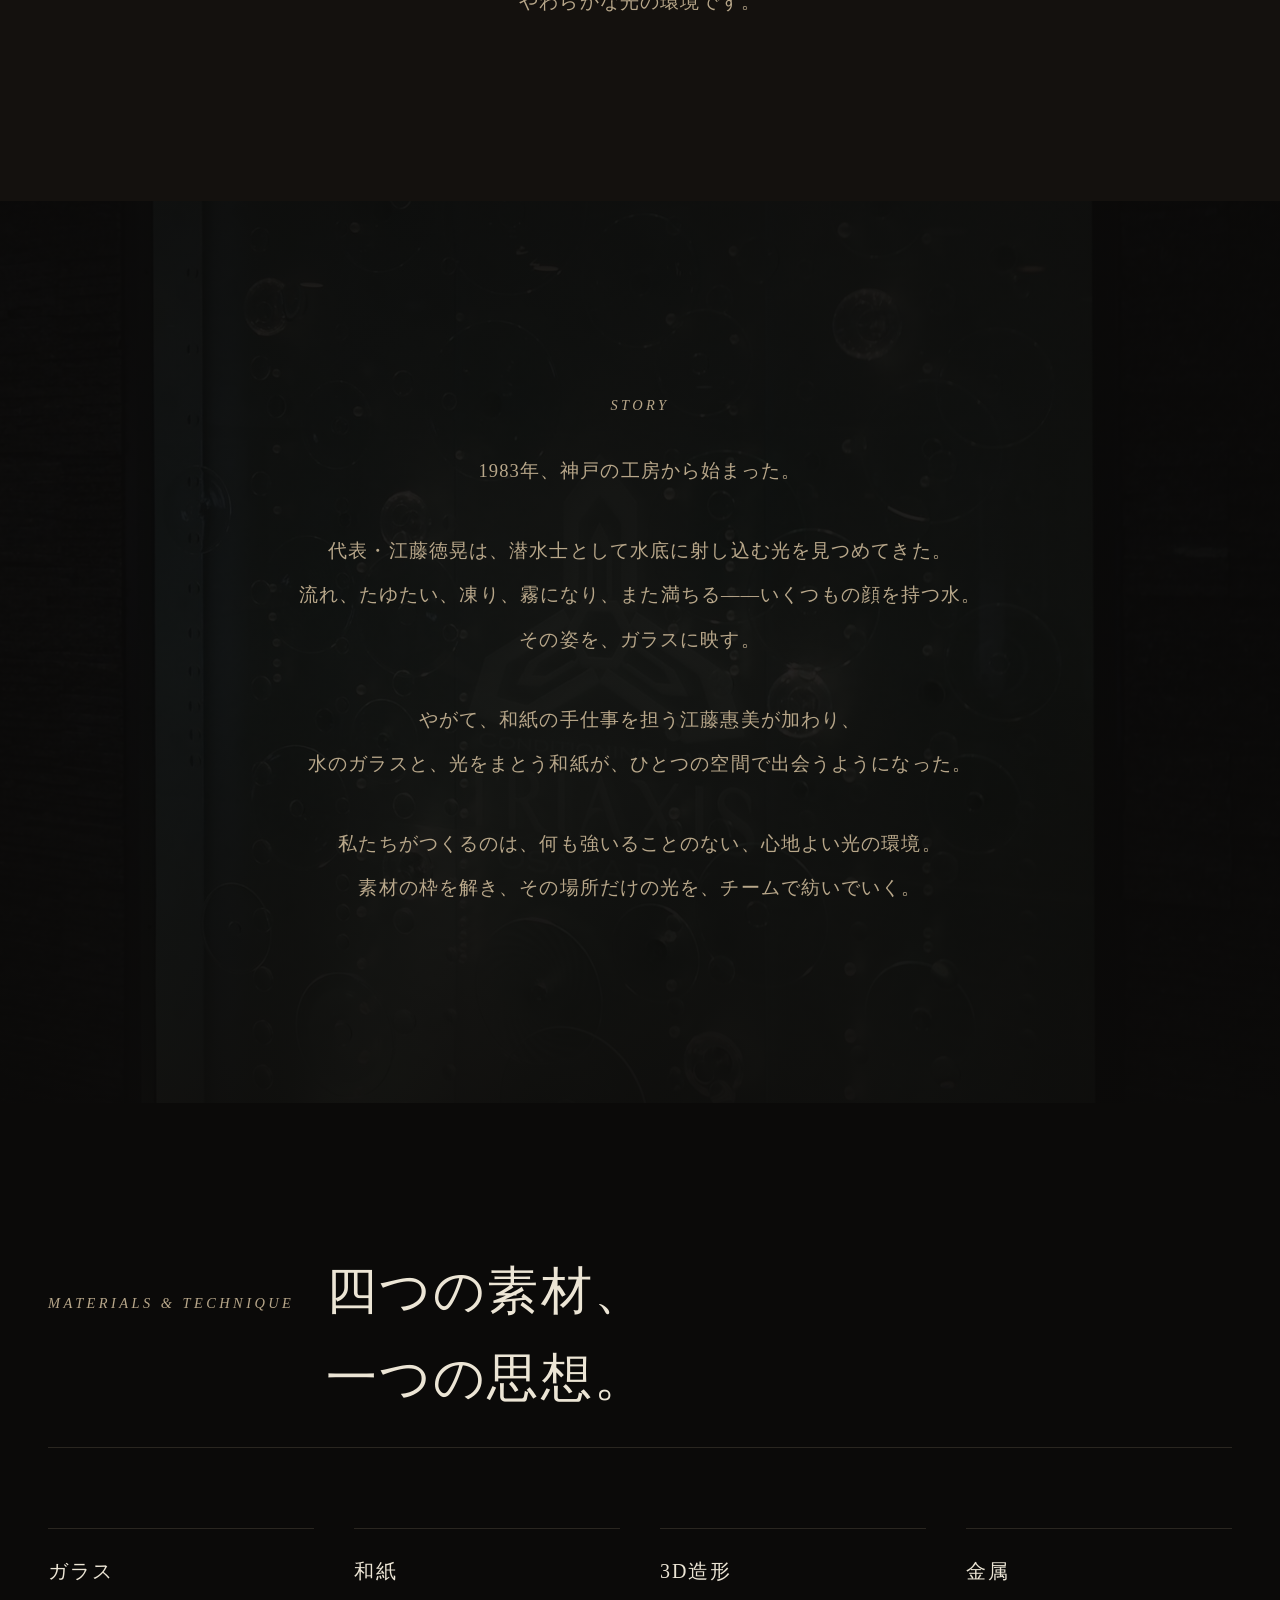
==== commit c67354fd: "Version FAQ assets so returning visitors load the new interface" ====
--- a/index.html
+++ b/index.html
@@ -11,7 +11,7 @@
 <meta name="description" content="ホテル・商業空間・邸宅・医療施設のガラスアート、和紙照明、光のインスタレーションを、構想から制作・設置まで一貫制作。ザ・リッツ・カールトン東京、三井不動産ほか実績多数。神戸の工房 atelier TECNOFORM。">
 <meta name="keywords" content="光と水の作家,江藤徳晃,ガラスアート,和紙照明,パラメトリックデザイン,照明オブジェ,エントランスアート,高級ホテル内装,企業エントランス,邸宅アート,壁面アート,アトリエ,テクノフォルム">
 <link rel="icon" type="image/svg+xml" href="favicon.svg">
-<link rel="stylesheet" href="mirai.css">
+<link rel="stylesheet" href="mirai.css?v=faq-20261107-1">
 <!-- Open Graph -->
 <meta property="og:title" content="ガラスアート・和紙・光の空間制作 | atelier TECNOFORM">
 <meta property="og:description" content="ホテル・商業・邸宅・医療施設のガラスアート、和紙照明、光のインスタレーション。構想から制作・設置まで一貫制作。神戸の工房 atelier TECNOFORM。">
@@ -1441,8 +1441,8 @@
 })();
 </script>
 <script src="cinematic.js"></script>
-<script src="mirai.js"></script>
-<script type="module" src="faq-ui.mjs"></script>
+<script src="mirai.js?v=faq-20261107-1"></script>
+<script type="module" src="faq-ui.mjs?v=faq-20261107-1"></script>
 <!-- Cloudflare Web Analytics --><script defer src='https://static.cloudflareinsights.com/beacon.min.js' data-cf-beacon='{"token": "544778460112444680d89fb7cb171e9f"}'></script><!-- End Cloudflare Web Analytics -->
 </body>
 </html>
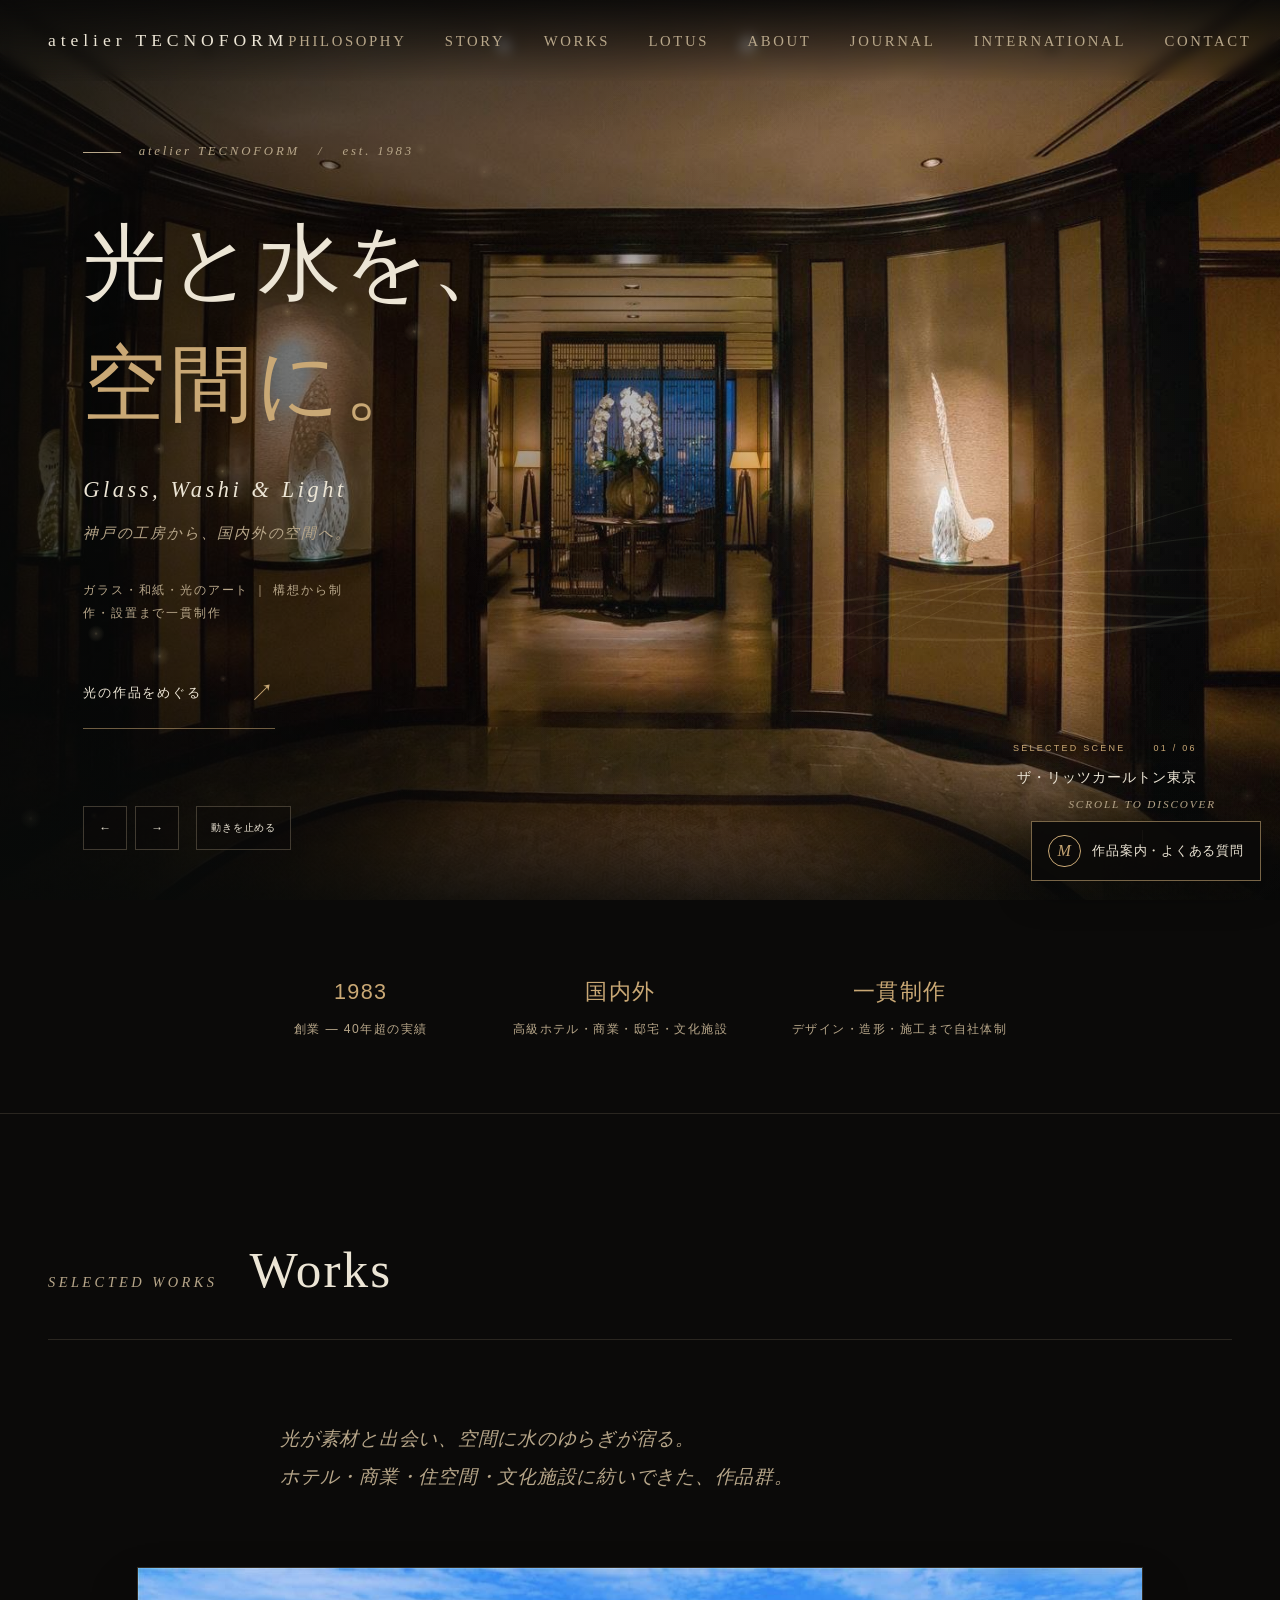
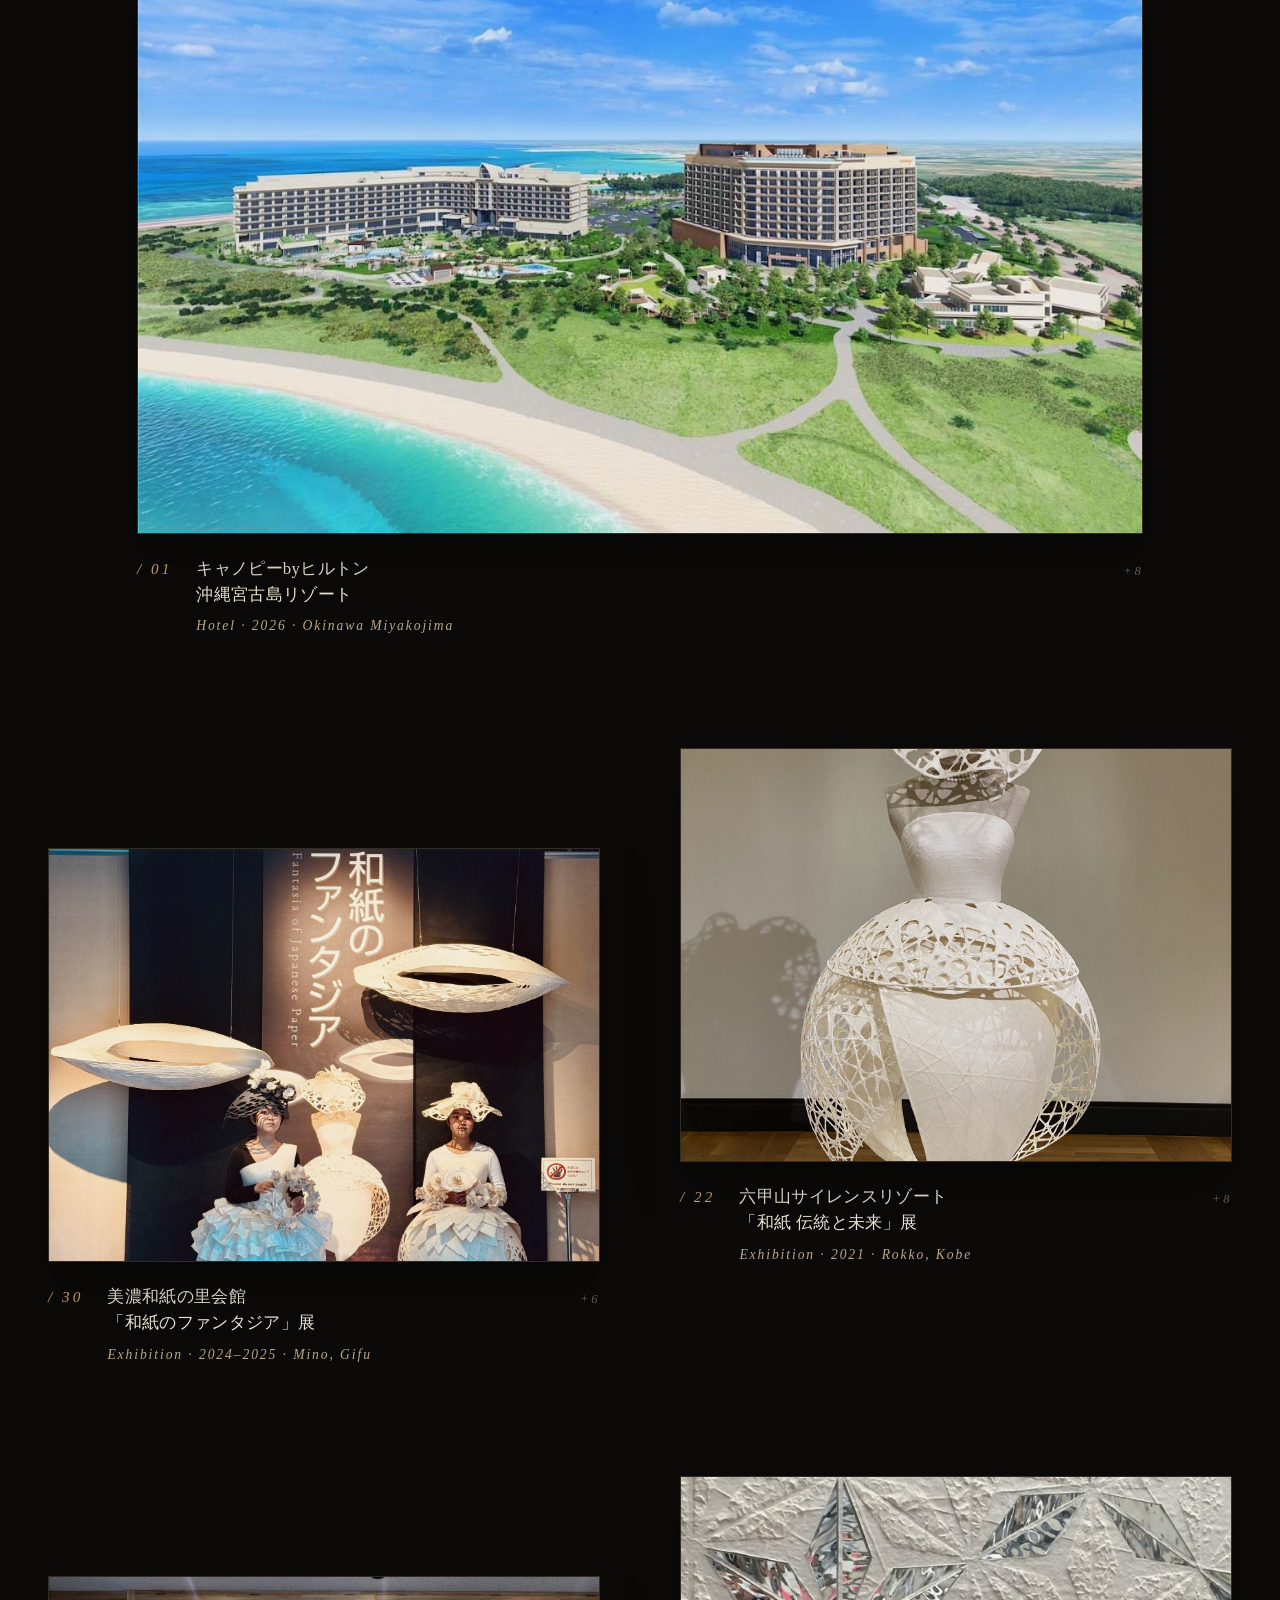
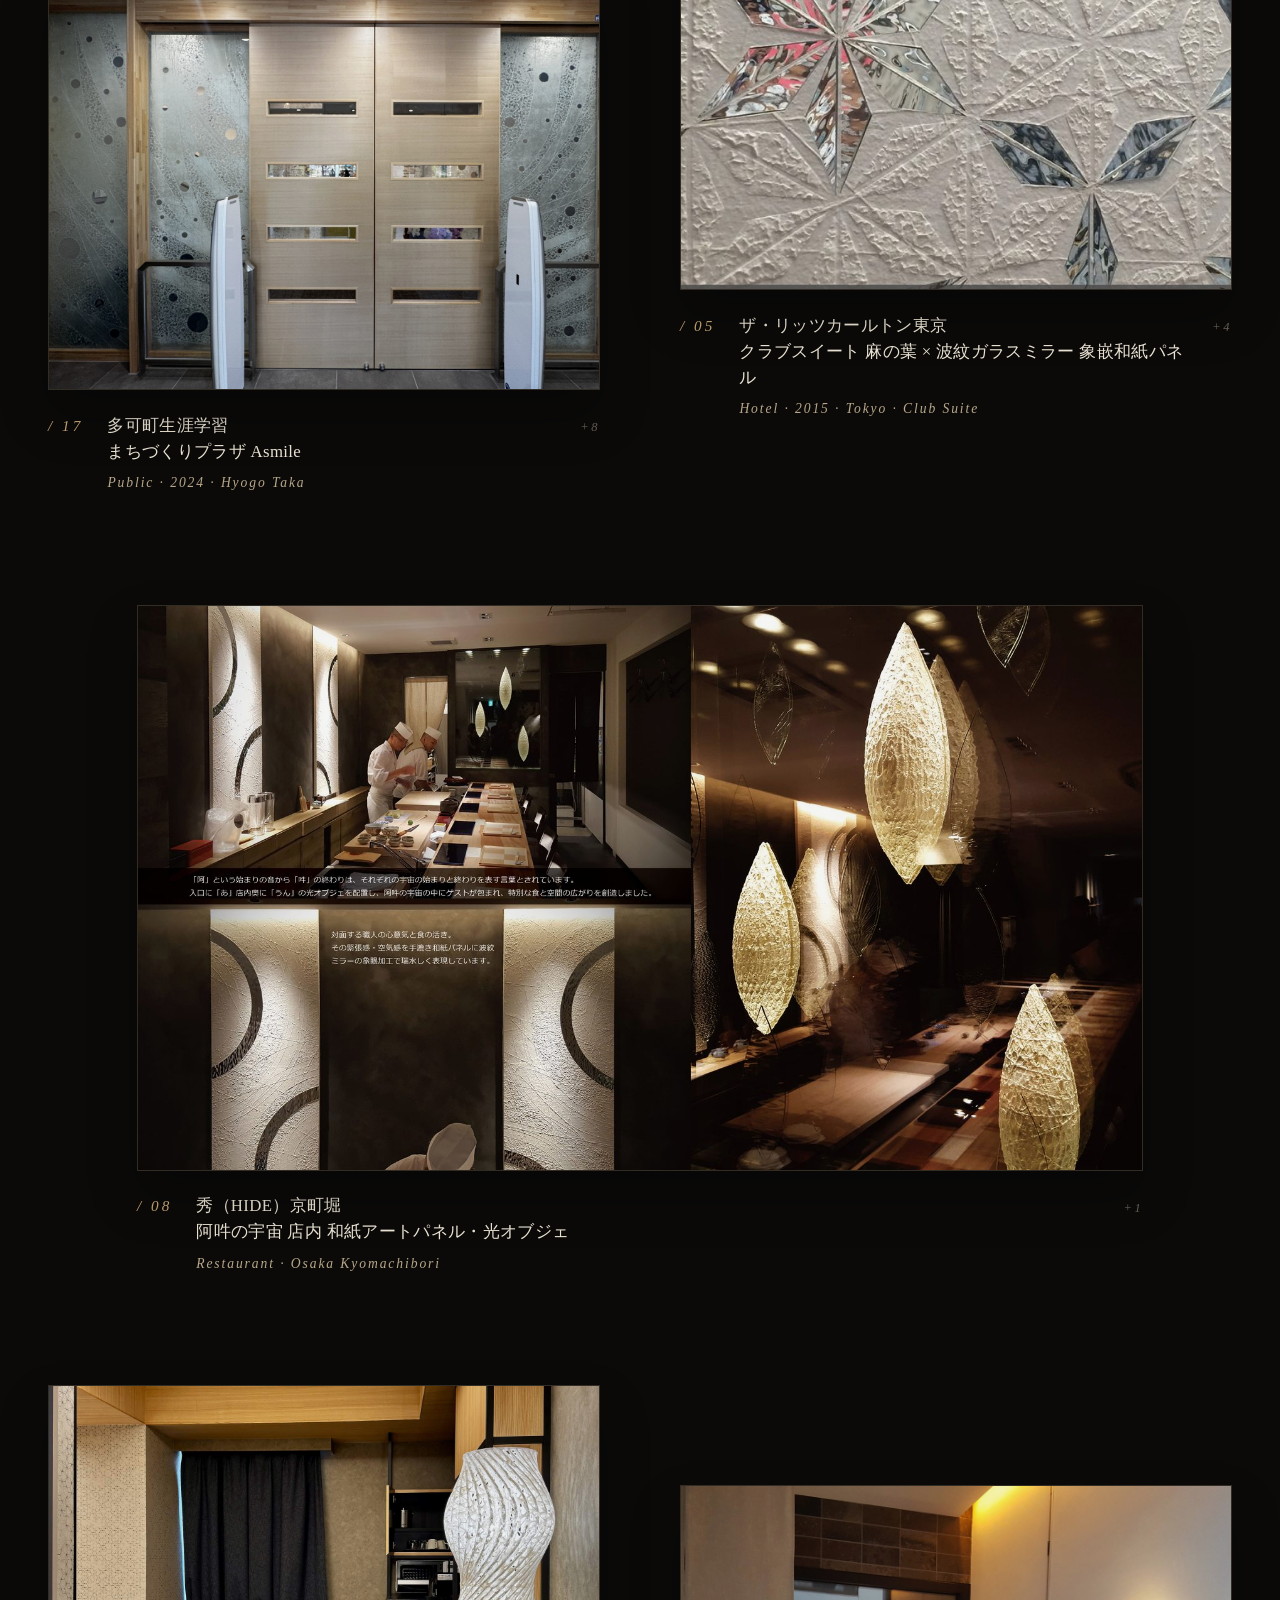
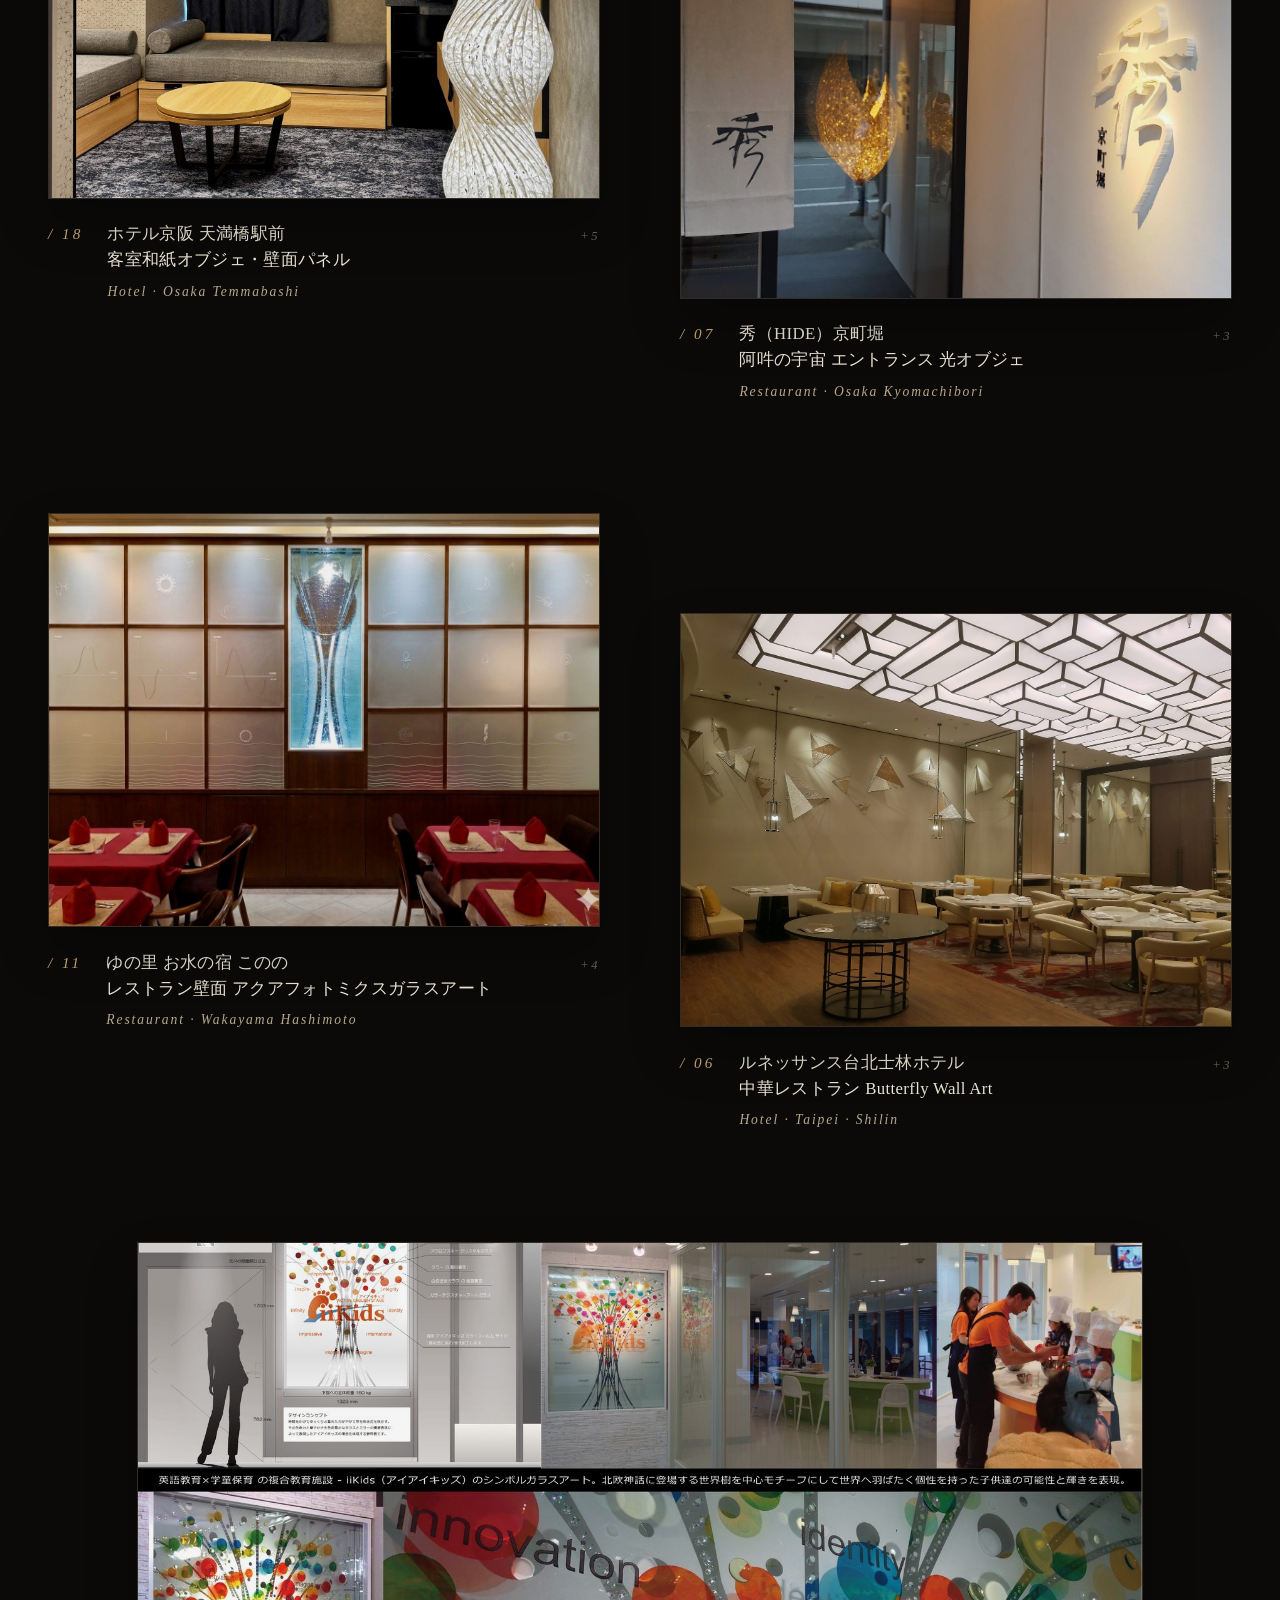
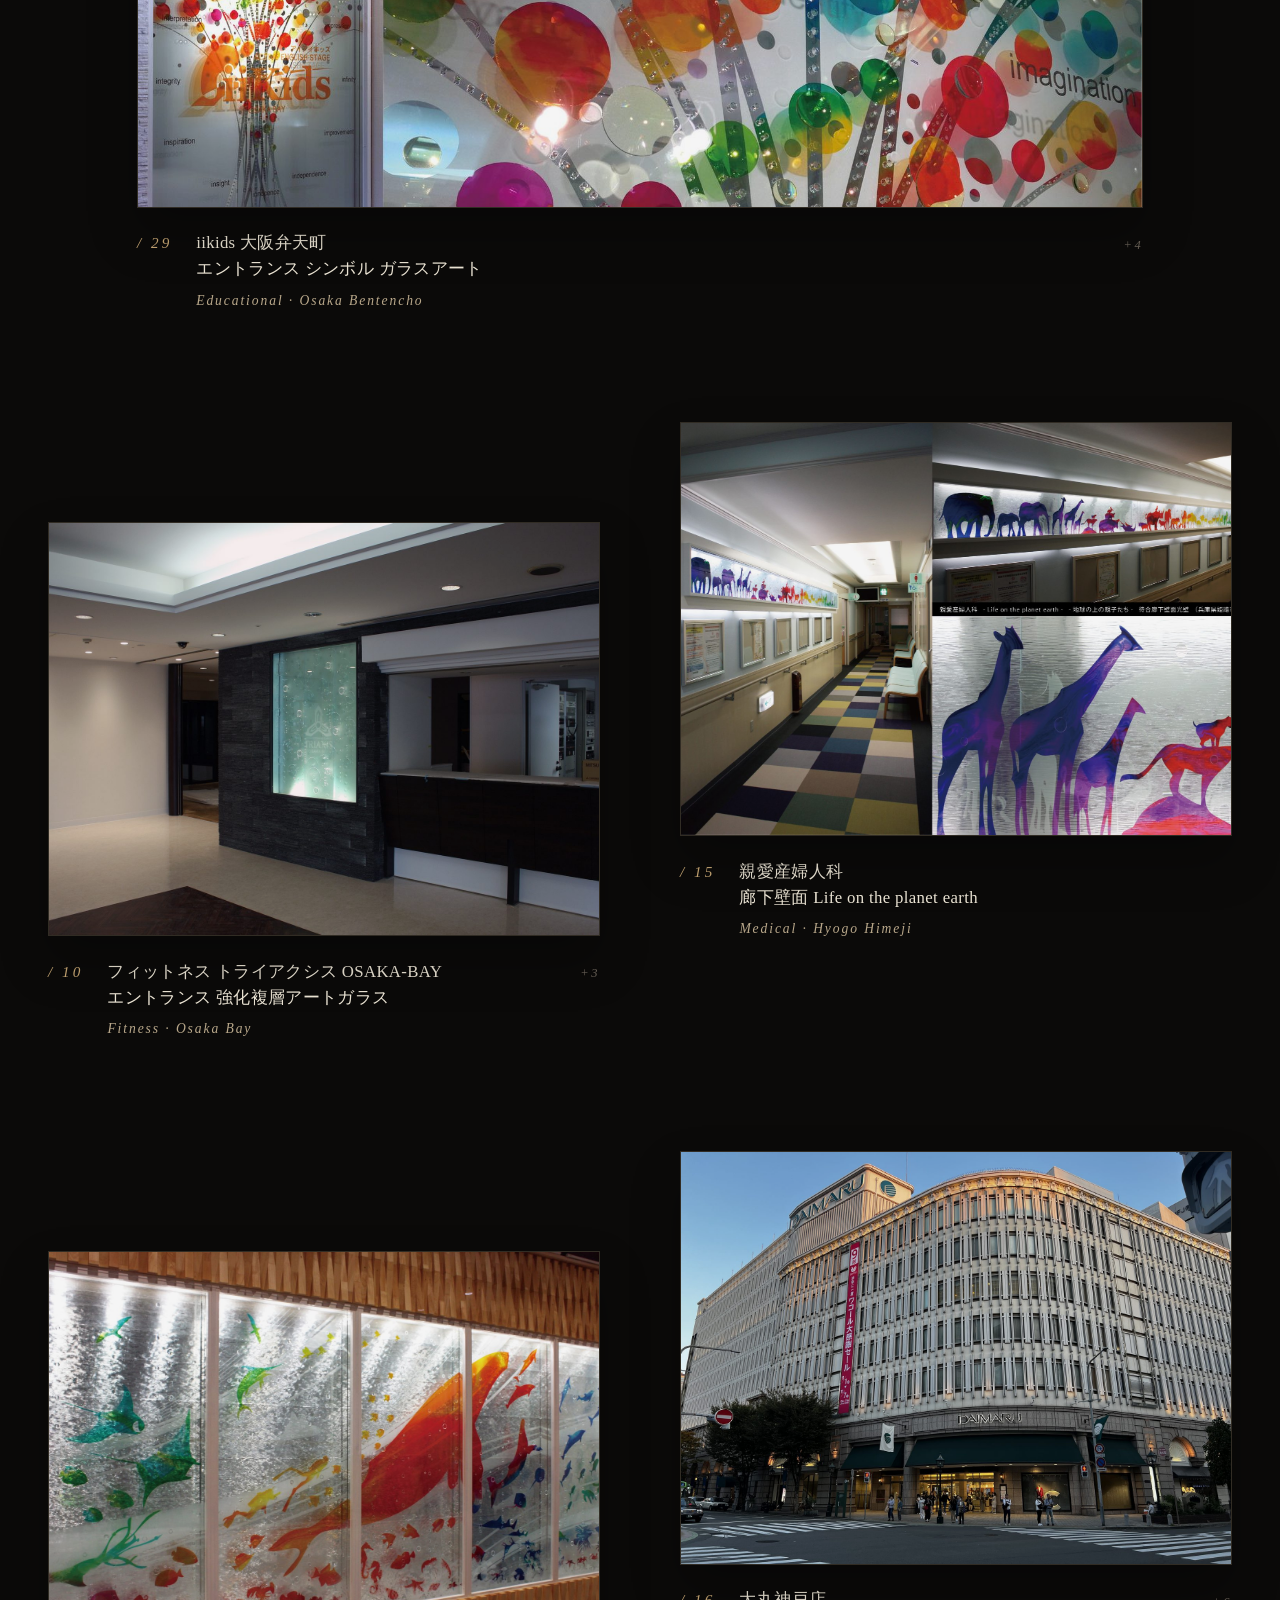
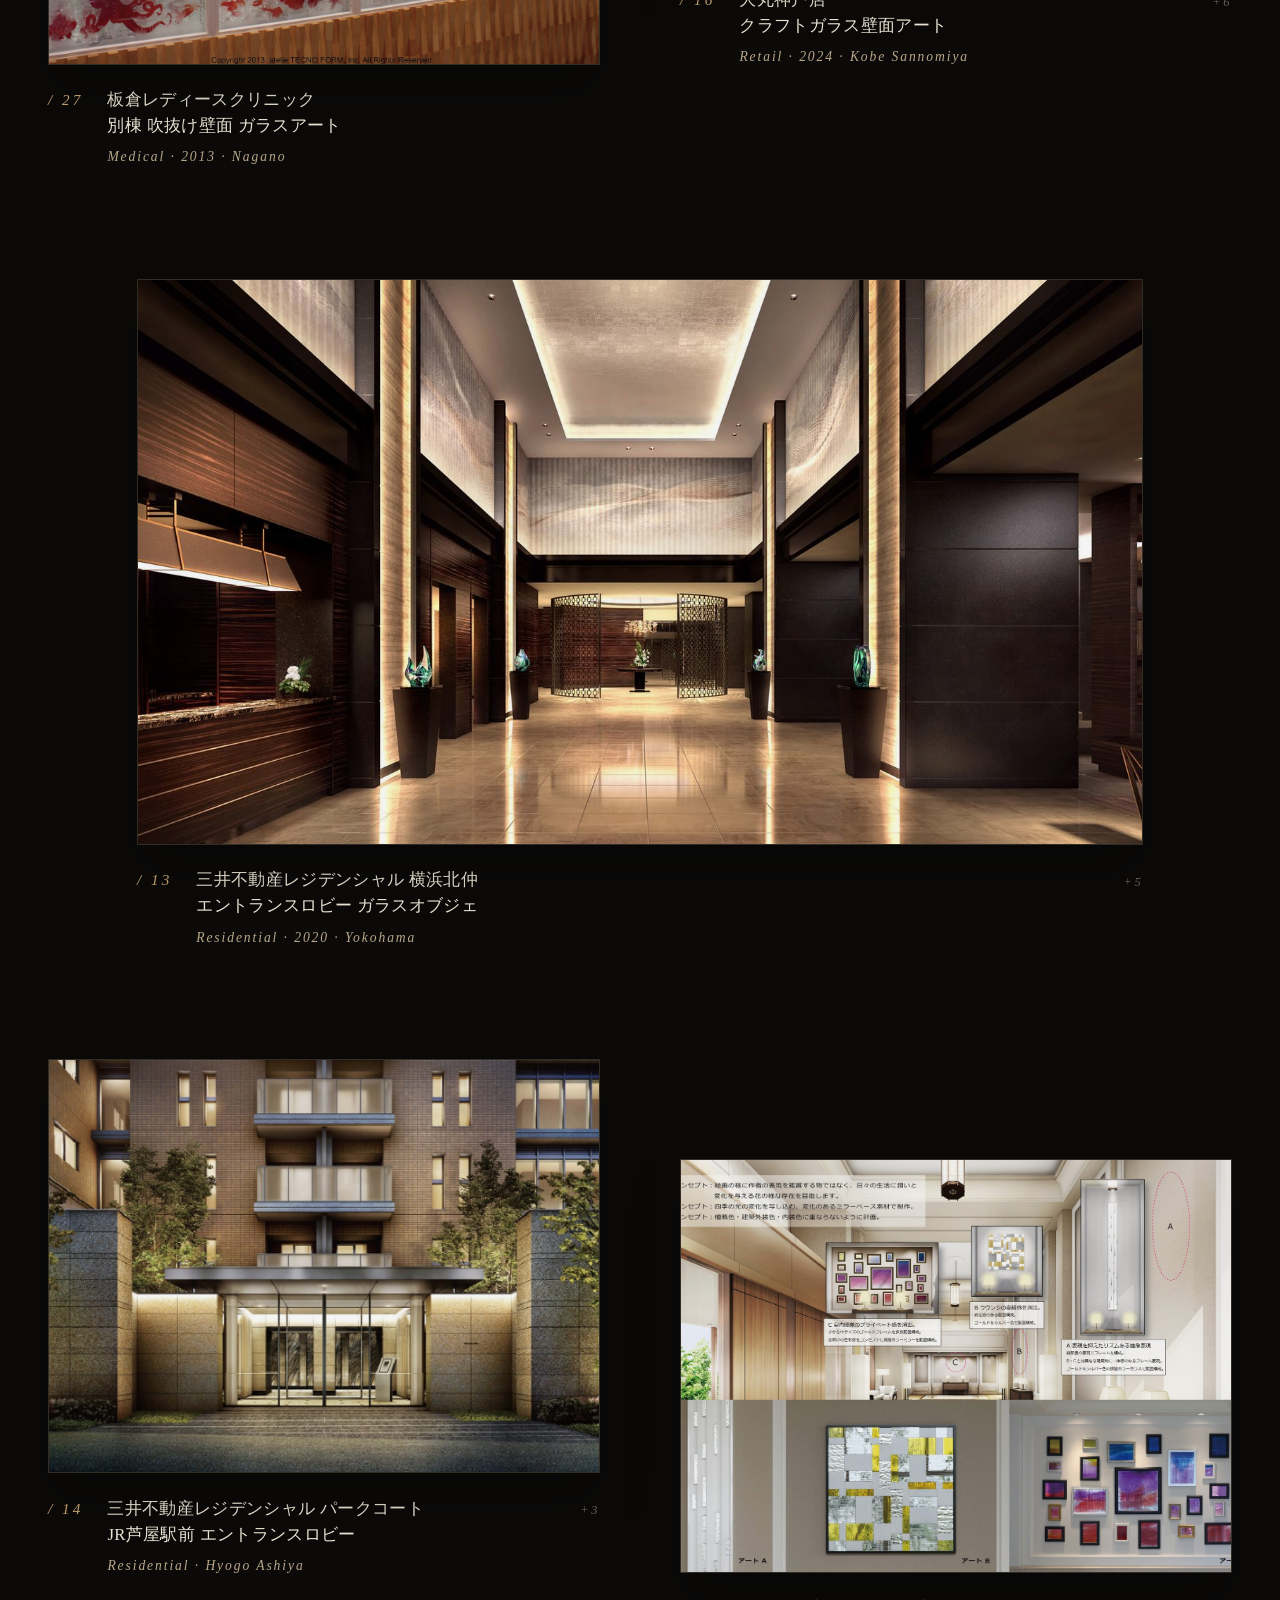
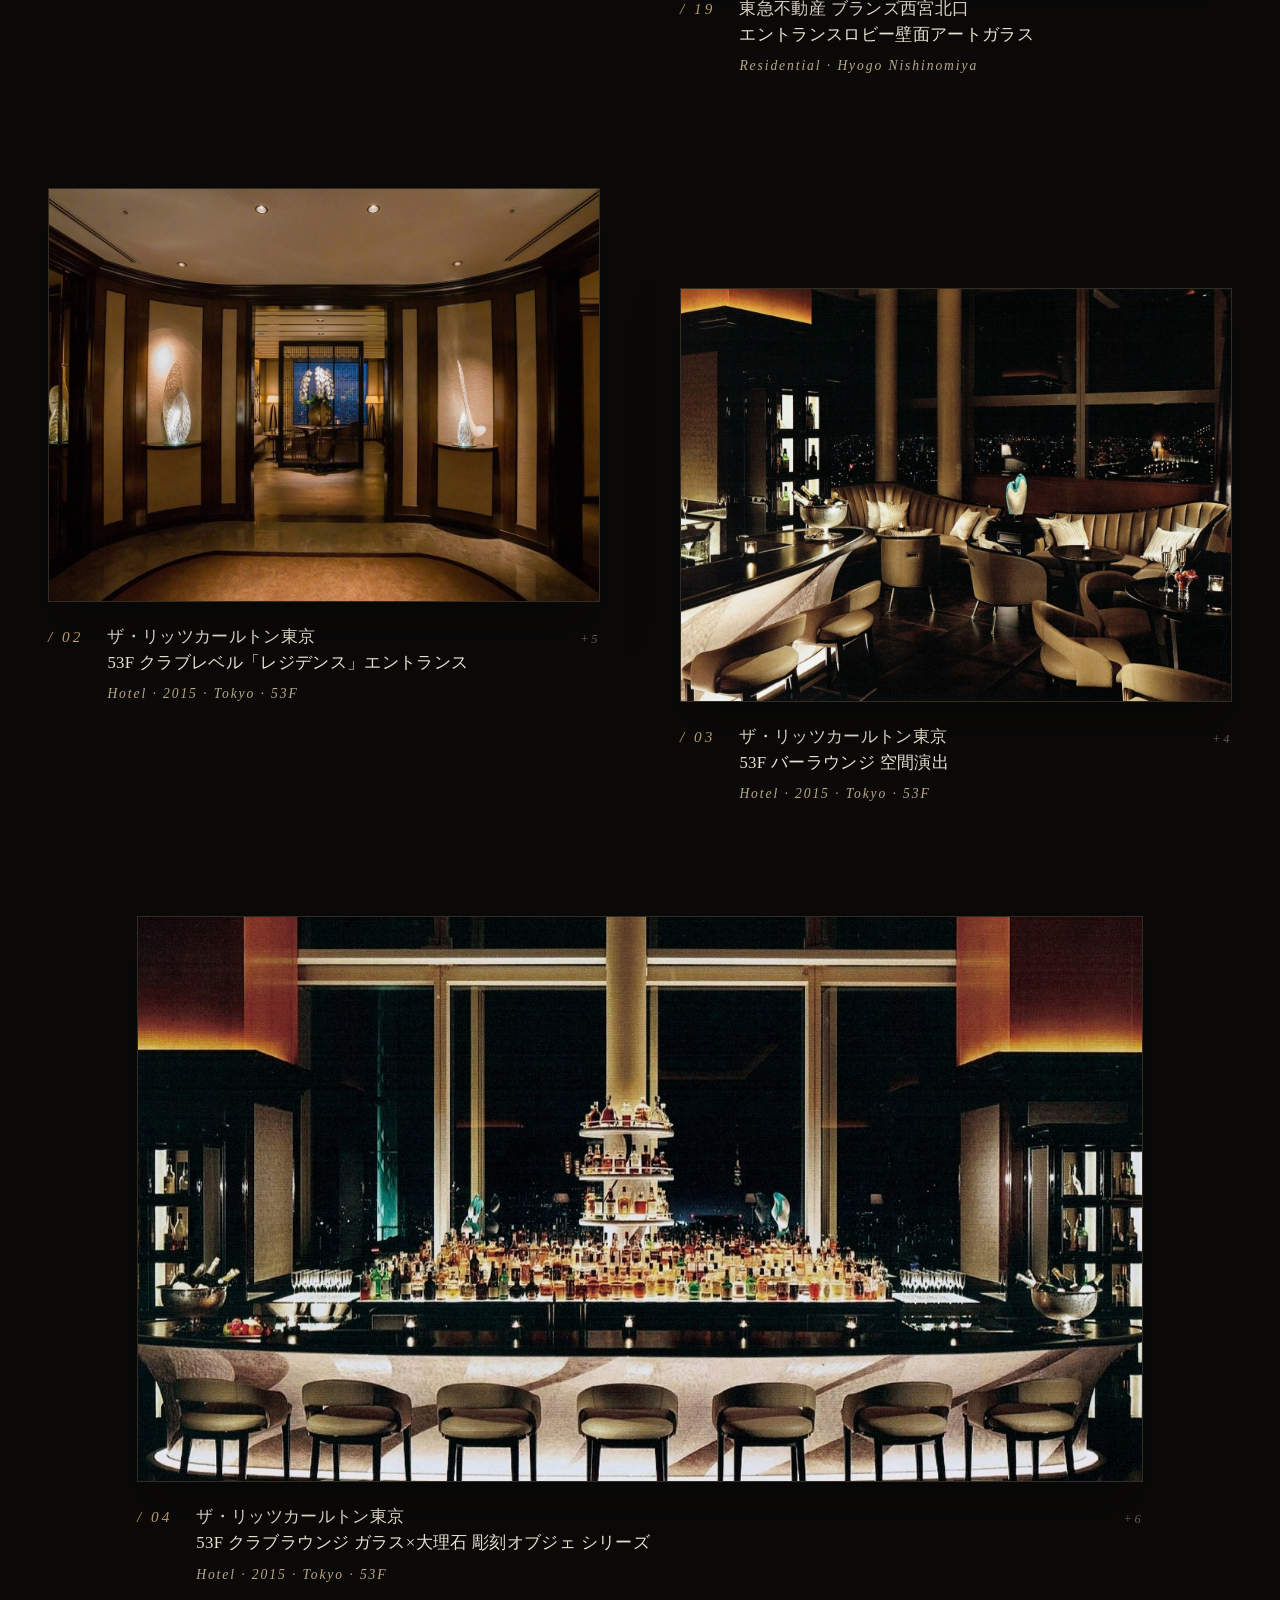
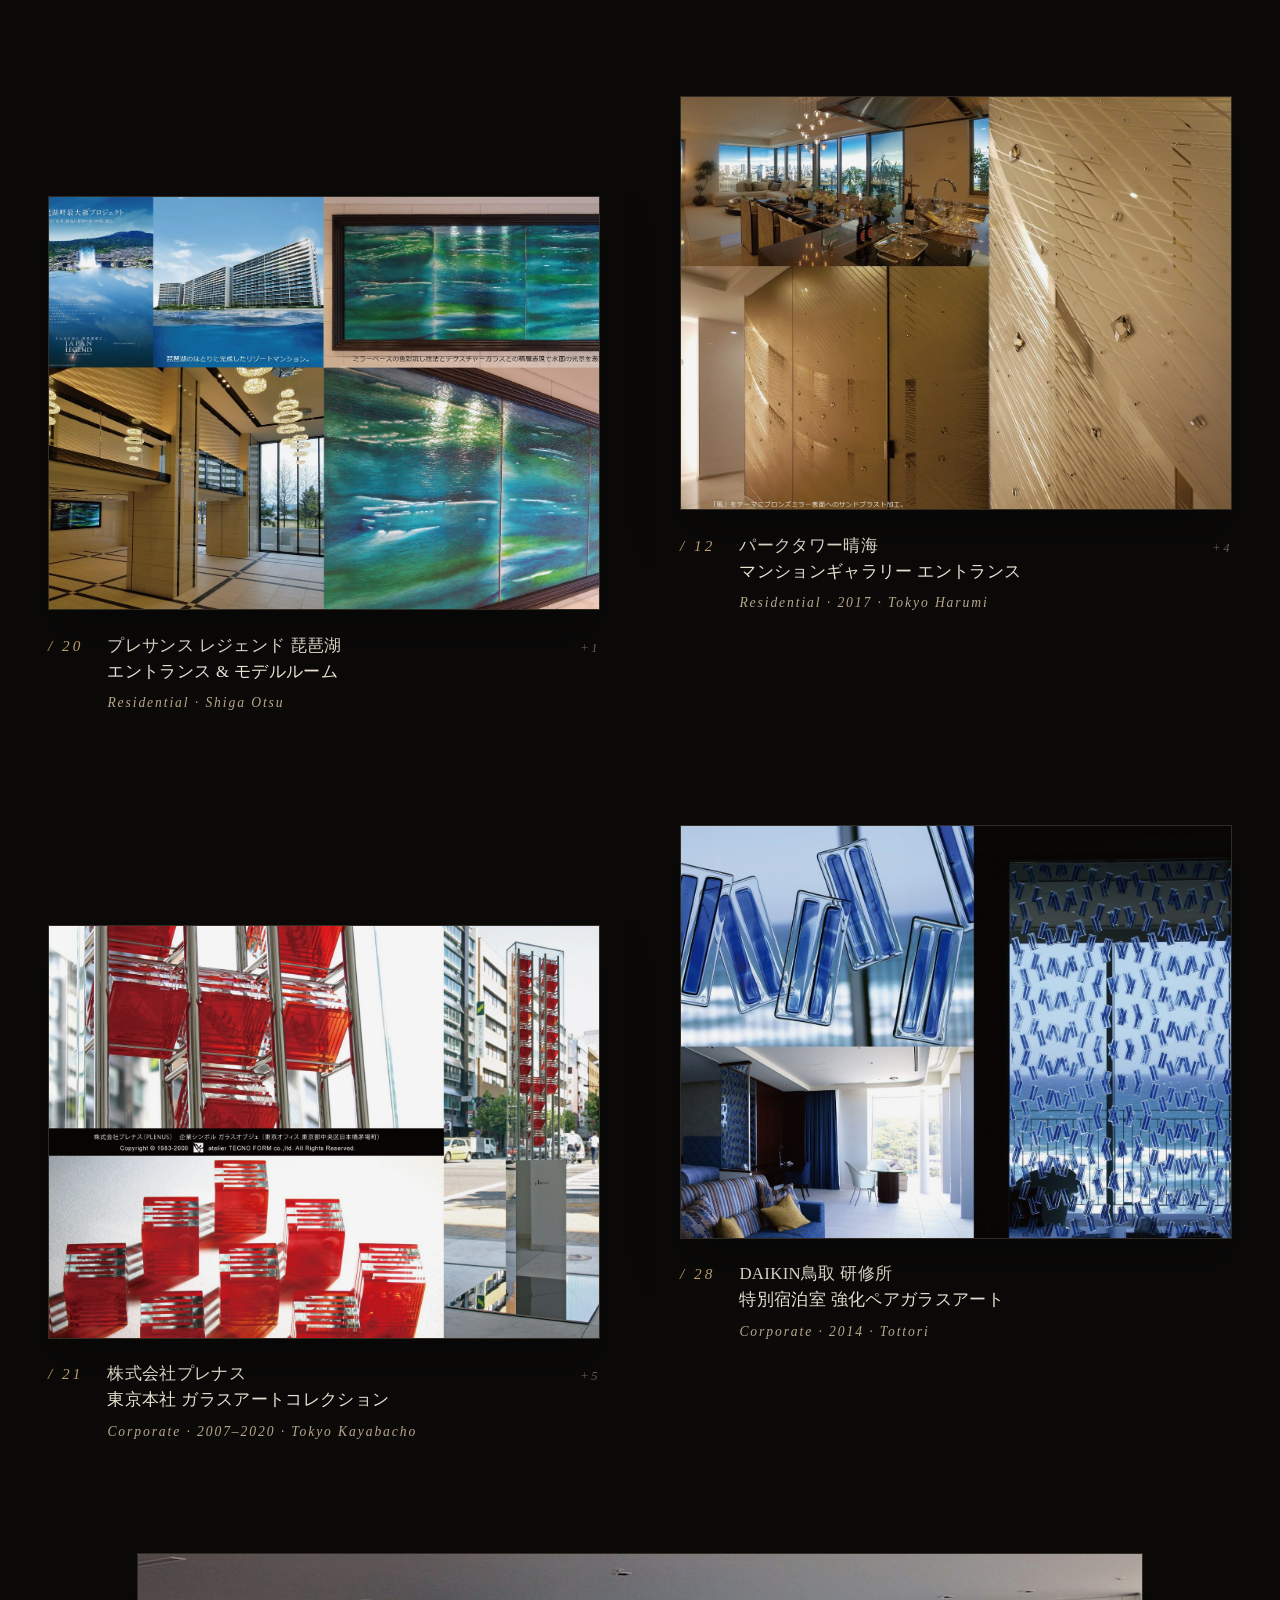
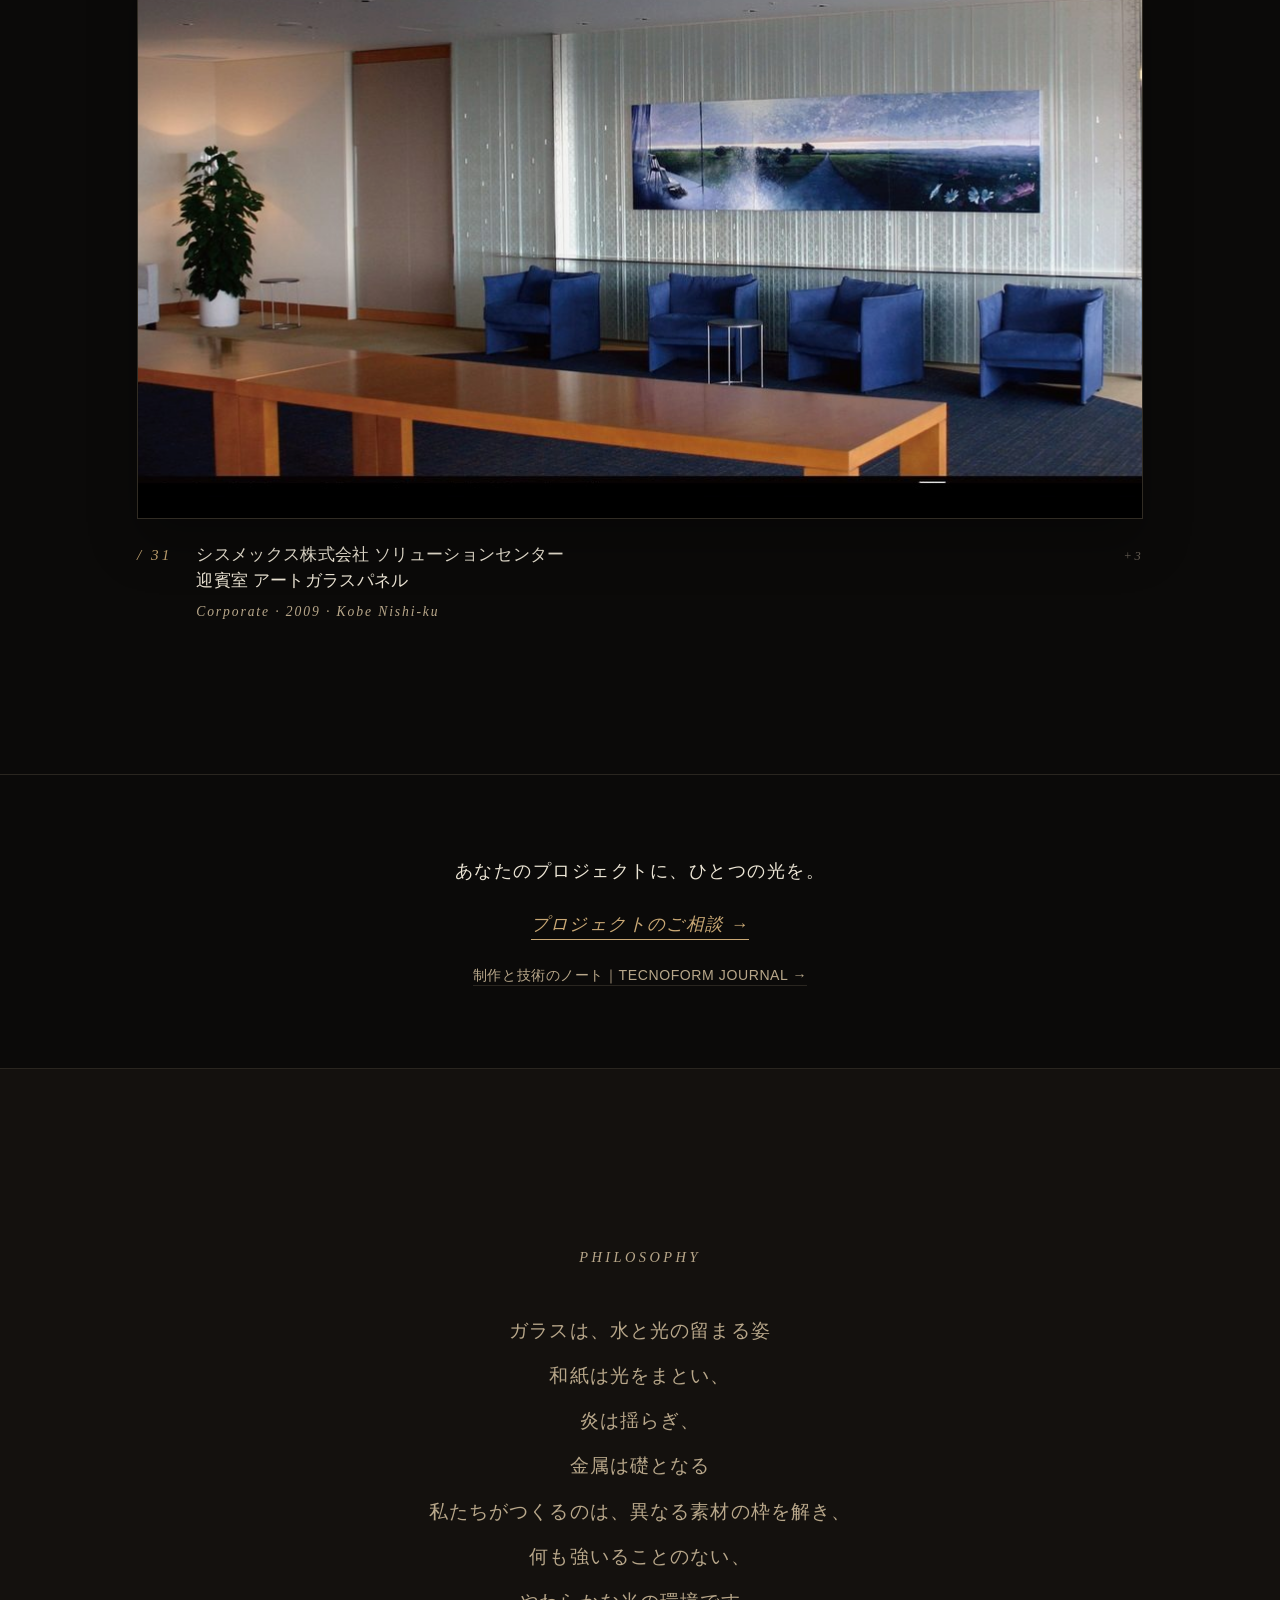
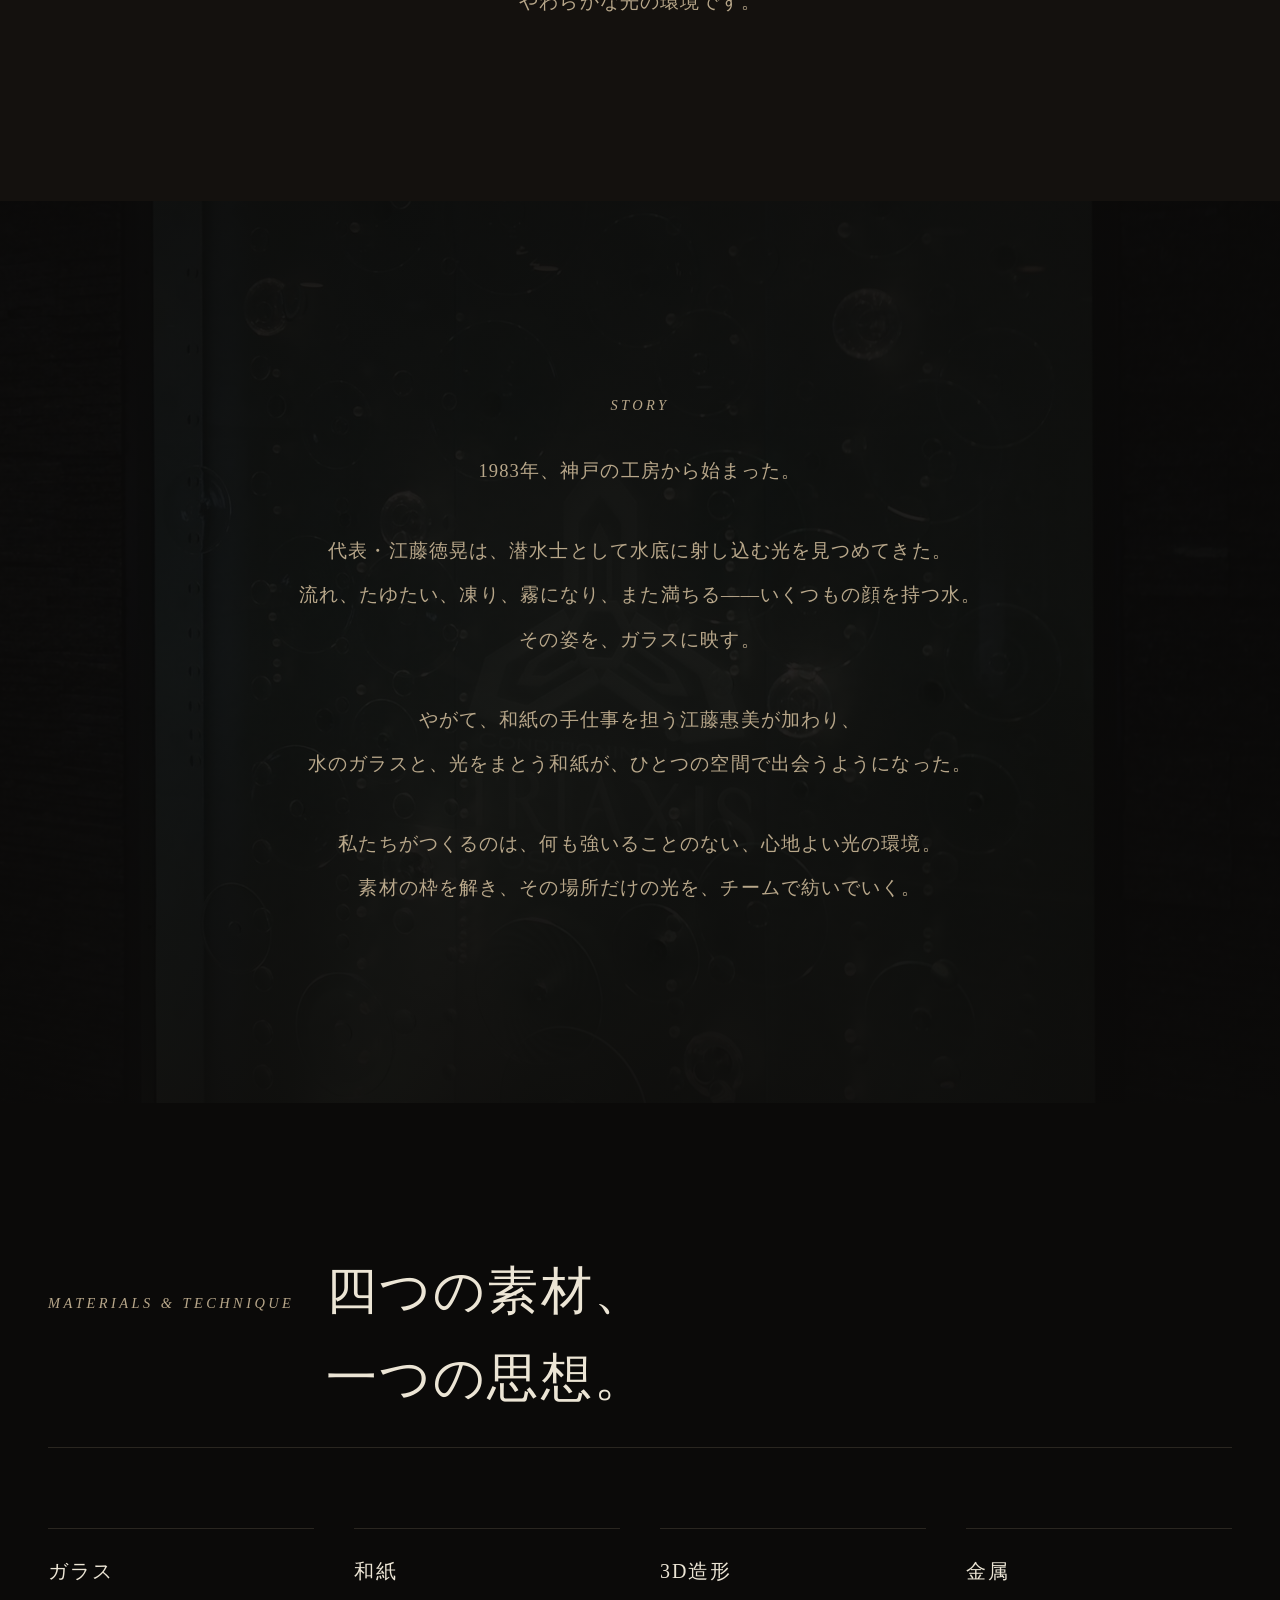
==== commit b43489b9: "Add complete project credits for Taka Town Asmile" ====
--- a/index.html
+++ b/index.html
@@ -3,7 +3,7 @@
 <head>
 <meta charset="UTF-8">
 <!-- SECURITY_POLICY_START -->
-<meta http-equiv="Content-Security-Policy" content="default-src 'none'; script-src 'self' https://static.cloudflareinsights.com/beacon.min.js 'sha256-0IHIVxrhIxcgJEeza1IS/mkF7UsmR4BJUGzeTgh4enc=' 'sha256-nFbUM0fkMq63e1GR4FBETzCr0TIu8TJvOD1zKmJIak4=' 'sha256-uzoPM01A/VZ/MULFYzMTDpdPjyl1V3IcK0tDwSUj8Kg='; script-src-attr 'none'; style-src 'self' 'unsafe-inline' https://fonts.googleapis.com; font-src 'self' https://fonts.gstatic.com; img-src 'self' data:; media-src 'self'; connect-src 'self' https://cloudflareinsights.com https://static.cloudflareinsights.com; object-src 'none'; base-uri 'none'; form-action 'none'; frame-src 'none'; worker-src 'none'">
+<meta http-equiv="Content-Security-Policy" content="default-src 'none'; script-src 'self' https://static.cloudflareinsights.com/beacon.min.js 'sha256-0QXW3SSMK89h4ve4LZ7DhxfIRMof6m4+G/4NlZGAeOc=' 'sha256-Ssh4FKjEw2uCpDaNVX8OOgRW5KGB1gaHVszgd+mEMP4=' 'sha256-uzoPM01A/VZ/MULFYzMTDpdPjyl1V3IcK0tDwSUj8Kg='; script-src-attr 'none'; style-src 'self' 'unsafe-inline' https://fonts.googleapis.com; font-src 'self' https://fonts.gstatic.com; img-src 'self' data:; media-src 'self'; connect-src 'self' https://cloudflareinsights.com https://static.cloudflareinsights.com; object-src 'none'; base-uri 'none'; form-action 'none'; frame-src 'none'; worker-src 'none'">
 <meta name="referrer" content="strict-origin-when-cross-origin">
 <!-- SECURITY_POLICY_END -->
 <meta name="viewport" content="width=device-width, initial-scale=1.0">
@@ -1211,7 +1211,7 @@
 
 <script>
 /* ============ PROJECTS DATA ============ */
-var PROJECTS = [{"num": "01", "title": "キャノピーbyヒルトン<br>沖縄宮古島リゾート", "meta": "Hotel · 2026 · Okinawa Miyakojima", "desc": "宮古の風と水を、光に還す<br><br>HBAが館内に紡いだのは、海外で暮らす島の娘が、祖母に会いに帰郷する物語。館内のアートは、彼女が旅の途中で目にした島の植物や光景、懐かしい宝物を写しとる。和紙と麻のシェード群は、この物語のなかで「島の花と光」を演じている。<br><br>ロビー吹き抜けでは有機的なシェードの群れが高天井から光となって降り、RETREATフロアではアーチ状のアームの先に島の花が咲く。ひとつひとつ異なる形と傾きを持つシェードは、内側から光を纏い、互いに影を落とし合いながら、宮古島の風と水の記憶を空間に宿す。HBAのイメージを設計図に起こし、型を作り、和紙を漉き、DAIKOとともに照明器具へ仕上げた。<br><br>アジア太平洋初のリゾートブランドとして2026年4月開業。", "credit": "Interior Design: HBA (Hirsch Bedner Associates)<br>Lighting Design & Fabrication: atelier TECNOFORM<br>Luminaire Engineering: DAIKO", "slides": ["images/hilton-okinawa-02.jpg", "images/hilton-okinawa-03.jpg", "images/hilton-okinawa-04.jpg", "images/hilton-okinawa-07.jpg", "images/hilton-okinawa-08.jpg", "images/hilton-okinawa-05.jpg", "images/hilton-okinawa-01.jpg", "images/hilton-okinawa-09.jpg", "images/hilton-okinawa-10.jpg"]}, {"num": "30", "title": "美濃和紙の里会館<br>「和紙のファンタジア」展", "meta": "Exhibition · 2024–2025 · Mino, Gifu", "desc": "美濃和紙の里会館の企画展<em>「和紙のファンタジア（Fantasia of Japanese Paper）」</em>（2024.12.19–2025.3.10）に出展。立体手漉き和紙による楕円オブジェ、<em>KUMO Lamp</em>（雲）、<em>蓮花型ペンダント</em> 群を atelier TECNOFORM が制作。回転体の捻れによる三次元的な幾何学オブジェと、米と蓮の花をテーマとしたランプ群を中心に、約20点の照明作品で空間全体を和紙の幻想で包んだ。<br><br>会場の<em>和紙ドレス群</em>は<em>ヤドリギアート（江藤惠美）</em>が制作。光と布、立体と平面が呼応する協奏空間を実現した。", "credit": "Overall Direction &amp; Lighting Installation: atelier TECNOFORM 江藤徳晃<br>Paper Dress Works: ヤドリギアート 江藤惠美", "slides": ["images/minowashi-fantasia-01.jpg", "images/minowashi-fantasia-05.jpg", "images/minowashi-fantasia-06.jpg", "images/minowashi-fantasia-04.jpg", "images/minowashi-fantasia-07.jpg", "images/minowashi-fantasia-03.jpg", "images/minowashi-fantasia-02.jpg"]}, {"num": "22", "title": "六甲山サイレンスリゾート<br>「和紙 伝統と未来」展", "meta": "Exhibition · 2021 · Rokko, Kobe", "desc": "六甲山サイレンスリゾート（神戸市灘区）で開催された展覧会<em>「和紙 伝統と未来」</em>（会期：2021年4月15日〜5月9日）。<em>異なる世代間の対話</em>を通じて和紙の世界を豊かにし、新たな表現を生み出すことをテーマに、神戸在住の江藤惠美・江藤徳晃が作品を発表。徳島の拝宮和紙職人<em>中村功</em>の作品も併せて展示された。<br><br>江戸期より記録が残り、六甲山で約130年ぶりに再発見された紫陽花<em>「七段花（シチダンカ）」</em>をベースモチーフに据え、花弁の構造をパラメトリックに設計。光造形（SLA／大豆油・アクリル樹脂）と熱溶解積層（FDM／生分解性プラスチック）の3Dプリントで骨格を造形し、そこへ手漉き和紙を漉き重ねた立体造形を展開した。<br><br>放散虫（ラジオラリア）に着想した<em>光オブジェ群</em>と、和紙のドレス・コサージュ・帽子による<em>装いの作品群</em>が呼応。環境にやさしく持続可能・リサイクル可能な素材を用い、伝統素材の和紙が現代の造形技術と光をまとって生まれ変わる——世代を超えた対話の場となった。<br><br>和紙の造形群は<em>ヤドリギアート（江藤惠美）</em>、光オブジェと全体構成は<em>atelier TECNOFORM（江藤徳晃）</em>が手がけた。", "credit": "Overall Direction &amp; Light Objects: atelier TECNOFORM 江藤徳晃<br>Washi Sculpture &amp; Dress Works: ヤドリギアート 江藤惠美<br>Guest Artist (Traditional Washi): 中村功（拝宮和紙・徳島）<br>Art Direction: 江藤惠美", "slides": ["images/rokko-washi-10.jpg", "images/rokko-washi-07.jpg", "images/rokko-washi-11.jpg", "images/rokko-washi-01.jpg", "images/rokko-washi-08.jpg", "images/rokko-washi-02.jpg", "images/rokko-washi-03.jpg", "images/rokko-washi-04.jpg", "images/rokko-washi-09.jpg"]}, {"num": "17", "title": "多可町生涯学習<br>まちづくりプラザ Asmile", "meta": "Public · 2024 · Hyogo Taka", "desc": "意匠主題：あふれだす<br><br>「生涯学び続けられる生きがいあふれるまちづくり」——多可町のこの目標から意匠テーマを「あふれだす」と定めました。<br><br>学びの意欲が粒となって広がり、人と人がつながり、やがて表現へと溢れ出す。地域の宝・杉原紙を用いた5つのガラスアートで空間全体に織り込んでいます。", "credit": "Architecture: 内藤建築事務所<br>Glass Art: atelier TECNOFORM", "slides": ["images/taka-town-04.jpg", "images/taka-town-05.jpg", "images/taka-town-03.jpg", "images/taka-town-07.jpg", "images/taka-town-06.jpg", "images/taka-town-08.jpg", "images/taka-town-09.jpg", "images/taka-town-01.jpg", "images/taka-town-02.jpg"]}, {"num": "05", "title": "ザ・リッツカールトン東京<br>クラブスイート 麻の葉 × 波紋ガラスミラー 象嵌和紙パネル", "meta": "Hotel · 2015 · Tokyo · Club Suite", "desc": "日本の伝統文様<em>麻の葉</em>を、手漉き生成り和紙のテクスチャーと波紋ガラスミラーの象嵌で再構成。和紙のテクスチャーが光をやわらげ、波紋を刻んだミラーがそれを返す——ひし形の連続が織りなす幾何学が、時間や視点によって表情を変える。クラブスイートに、伝統文様の静謐な格と現代の光の揺らぎを共存させた。", "credit": "Interior Design: DESIGN STUDIO SPIN / ILYA Corporation｜Coordination: ILYA Corporation / JACKIE & PARTNERS LLC｜Glass & Light: atelier TECNOFORM（江藤徳晃）｜Washi Artwork: 江藤惠美 / ヤドリギアート", "slides": ["images/ritz-suite-hemp-01.jpg", "images/ritz-suite-hemp-02.jpg", "images/ritz-suite-hemp-04.jpg", "images/ritz-suite-hemp-05.jpg", "images/ritz-suite-hemp-03.jpg"]}, {"num": "08", "title": "秀（HIDE）京町堀<br>阿吽の宇宙 店内 和紙アートパネル・光オブジェ", "meta": "Restaurant · Osaka Kyomachibori", "desc": "対面する職人の心意気と食の活き。その緊張感・空気感を、手漉き和紙パネルに波紋ミラーの象眼加工で瑞々しく表現。入口の「あ」の照明オブジェに対して、店内奥の「<em>うん</em>」の光オブジェ。ミラー効果で幽玄な光景を創り出す。", "credit": "Washi Art Panel &amp; Light Object: atelier TECNOFORM", "slides": ["images/hide-interior.jpg", "images/hide-interior-02.jpg"]}, {"num": "18", "title": "ホテル京阪 天満橋駅前<br>客室和紙オブジェ・壁面パネル", "meta": "Hotel · Osaka Temmabashi", "desc": "客室を彩るシリーズ作品。兵庫県の伝統工芸『杉原紙』を用いた立体和紙の螺旋ねじれ型卓上ライトは、内部の3Dプリント骨組みが透けて柔らかな光を放つ。壁面パネルは細長い和紙基板に、麻糸の交差線とクリア・グレー・青・黒の多色ガラス石を象嵌。天井照明や襖の和紙加工も手がけ、客室全体に杉原紙の表情を通わせた。水の流れを思わせる有機的なフォルムが、出張・観光のひとときに静かな宿りを与える。", "credit": "Washi Objects, Wall Panels &amp; Surface Finishing: atelier TECNOFORM<br>Space Design: ZYCC（ジーク）<br>Lighting Fixture Production: DAIKO（大光電機）", "slides": ["images/hotel-keihan-tenmabashi-04.jpg", "images/hotel-keihan-tenmabashi-05.jpg", "images/hotel-keihan-tenmabashi-06.jpg", "images/hotel-keihan-tenmabashi-03.jpg", "images/hotel-keihan-tenmabashi-01.jpg", "images/hotel-keihan-tenmabashi-02.jpg"]}, {"num": "07", "title": "秀（HIDE）京町堀<br>阿吽の宇宙 エントランス 光オブジェ", "meta": "Restaurant · Osaka Kyomachibori", "desc": "「<em>阿</em>」という始まりの音から「<em>吽</em>」の終わりは、それぞれの宇宙の始まりと終わりを表す言葉。入口に「あ」、店内奥に「うん」の光オブジェを配置し、阿吽の宇宙の中にゲストが包まれ、特別な食と空間の広がりを創造。「米」をテーマとする店だが、米のシンプルな輪郭を主体に花や種子にも見えるようデザイン。立体手漉き和紙の表皮に、内部構造は3D造形の生分解性プラスチック骨組み。ハーフミラーによって光オブジェが無数に映り込むアイキャッチな象徴を創造。", "credit": "Washi Light Object Design &amp; Production: atelier TECNOFORM", "slides": ["images/hide-entrance-04.jpg", "images/hide-entrance.jpg", "images/hide-entrance-03.jpg", "images/hide-entrance-02.jpg"]}, {"num": "11", "title": "ゆの里 お水の宿 このの<br>レストラン壁面 アクアフォトミクスガラスアート", "meta": "Restaurant · Wakayama Hashimoto", "desc": "<em>アクアフォトミクス</em>は、ツェンコヴァ・ルミアナ教授によって提案された、生物と水のシステムのための包括的な情報として水のスペクトルパターンを研究する新しい科学分野。近赤外線分光測定方式によって、三種類の温泉水が湧き出る不思議な場所・和歌山県ゆの里の水の構造と機能が明らかになりつつある。その水がもたらす事象と機能をガラス素材で壁面に表現。Gold Water=浄化、Silver Water=解毒、Bronze Water=調和の三相を、十二のグラフィックパネルと中央の立体ガラスで構成。", "credit": "Glass Art Design &amp; Production: atelier TECNOFORM<br>Concept Research: Dr. R. Tsenkova &amp; S. Shigeoka", "slides": ["images/yunosato-main.jpg", "images/yunosato-02.jpg", "images/yunosato-04.jpg", "images/yunosato-03.jpg", "images/yunosato-05.jpg"]}, {"num": "06", "title": "ルネッサンス台北士林ホテル<br>中華レストラン Butterfly Wall Art", "meta": "Hotel · Taipei · Shilin", "desc": "ホテルの傍に蒋介石が愛した有名な庭園があり、<em>蝶</em>をコンセプトに立体造形を制作。<em>和紙の表皮</em>に<em>アルミパイプの骨格</em>、<em>3Dプリントジョイント</em>による接合構造で、軽量かつ大型のフォルムを実現。光の影を壁面に投げかけ、ドラマチックに空間を演出。gray／light beige／beige／pink／brown の5色のカラーバリエーションを群として配置し、回遊する蝶の群れが空間に揺らぎを生む。", "credit": "Washi × Aluminum × 3D-Print Joint Sculpture: atelier TECNOFORM", "slides": ["images/renaissance-taipei-room.jpg", "images/renaissance-taipei-wall-a.jpg", "images/renaissance-taipei-wall-b.jpg", "images/renaissance-taipei-single.jpg"]}, {"num": "29", "title": "iikids 大阪弁天町<br>エントランス シンボル ガラスアート", "meta": "Educational · Osaka Bentencho", "desc": "英語教育×学童保育の複合施設 <em>iikids</em>（アイアイキッズ）のシンボル ガラスアート。北欧神話の世界樹 <em>Yggdrasil</em> を中心モチーフに、色鮮やかなテクスチャーガラスとミラー積層、Swarovskiクリスタルで子供たちの個性と可能性を表現。<em>innovation</em>／<em>identity</em>／<em>imagination</em>／<em>integrity</em> 等のキーワードを世界樹の幹に込めた。", "credit": "Symbol Glass Art Design &amp; Production: atelier TECNOFORM 江藤徳晃", "slides": ["images/iikids-osaka-bentencho.jpg", "images/iikids-02.jpg", "images/iikids-03.jpg", "images/iikids-04.jpg", "images/iikids-05.jpg"]}, {"num": "10", "title": "フィットネス トライアクシス OSAKA-BAY<br>エントランス 強化複層アートガラス", "meta": "Fitness · Osaka Bay", "desc": "ミラーベースの複層ガラスと波紋ガラスの構成により、エントランスを瑞々しく浮遊感ある素材表現で演出。25mm角1.6tスチール四方枠ホワイトパール五分艶焼付け塗装仕上げ、各種アートガラス内部封入、Swarovski透明プリズム、表面8mm強化ガラス。下部よりライトアップ(昼白色)。サイズ 1323×1703mm／全体荷重 150kg。", "credit": "Glass &amp; Art Design: atelier TECNOFORM ／ Space Design: CURE:ATELIER DESIGN", "slides": ["images/triaxis-04.jpg", "images/triaxis-perspective.jpg", "images/triaxis-05.jpg", "images/triaxis-06.jpg"]}, {"num": "15", "title": "親愛産婦人科<br>廊下壁面 Life on the planet earth", "meta": "Medical · Hyogo Himeji", "desc": "「<em>地球の上の親子たち</em>」をテーマに、待合廊下壁面の光壁を制作。動物の親子たちのシルエットが、青から紫、赤、緑へとグラデーションで連なり、生命の連鎖と母子の絆を表現。診療を待つ時間が、地球の風景を見つめる時間に変わる。", "credit": "Glass Art Wall Design &amp; Production: atelier TECNOFORM", "slides": ["images/shinai-obstetrics.jpg"]}, {"num": "27", "title": "板倉レディースクリニック<br>別棟 吹抜け壁面 ガラスアート", "meta": "Medical · 2013 · Nagano", "desc": "命の海をテーマに、別棟吹抜け壁面に5連の強化複層アートガラスパネルを展開。マンタ・クジラ・サンゴ礁の生物群を色彩流しと象嵌で表現し、海洋生命のスペクトル — 緑から赤、青へと連なる流れを一画面に封じ込めた。診察を待つ時間が、生命の海を旅する時間へと変わる。", "credit": "Glass Art Design &amp; Production: atelier TECNOFORM", "slides": ["images/itakura-ladies-clinic.jpg"]}, {"num": "16", "title": "大丸神戸店<br>クラフトガラス壁面アート", "meta": "Retail · 2024 · Kobe Sannomiya", "desc": "神戸三宮を見守る、六甲山系・丹生山系。施設屋上から望むその稜線を「山側」としてエントランスに取り込む——この構想を描いたのは、空間デザイナー・吉里謙一（cmyk）。海側と山側、方位の記憶を空間に込める設計だった。<br><br>その稜線データを受け、atelier TECNOFORM が複数種のクラフトガラスへと翻訳した。山に宿る風、雨、氷、樹木、川、霧——自然の風景を一枚ごとに封じ込め、光の角度で表情を変える。<br><br>デザイナーと職人をつなぎ、空間にふさわしい工芸へと昇華させる——その工芸ディレクションを担ったのは、ubushina（立川裕大）。<br><br>コンセプトとガラスが呼応し、大丸神戸店のエントランスは、訪れる人を迎える六甲の風景になった。", "credit": "Glass Art Design &amp; Production: atelier TECNOFORM / Noriaki Eto<br>Space Design: 吉里謙一（cmyk）<br>Coordination: ubushina（立川裕大）", "slides": ["images/daimaru-kobe-01.jpg", "images/daimaru-kobe-03.jpg", "images/daimaru-kobe-04.jpg", "images/daimaru-kobe-07.jpg", "images/daimaru-kobe-06.jpg", "images/daimaru-kobe-05.jpg", "images/daimaru-kobe-02.jpg"]}, {"num": "13", "title": "三井不動産レジデンシャル 横浜北仲<br>エントランスロビー ガラスオブジェ", "meta": "Residential · 2020 · Yokohama", "desc": "歴史的建築が日常風景に溶け込む「山下・関内地区」と、ビジネス・商業機能が充実した「みなとみらい21地区」。それらをつなぐ新街区の中心に、横浜の風景を変貌させる大規模プロジェクト「ザ・タワー横浜北仲」が誕生。<em>地(ち)・水(すい)・火(か)・風(ふう)</em>の四大をコンセプトに、ガラス素材でロビー空間を彩る。ガラスの量感を保ちつつ、光と色の濃淡に変化を感ずる造形デザイン。本体部分 300Φ × H550mm。ガラスの積層表現がドラマチックに光と風景を変容させる。", "credit": "Glass Object Design &amp; Production: atelier TECNOFORM 江藤徳晃", "slides": ["images/mitsui-yokohama-lobby.jpg", "images/mitsui-yokohama-obj-a.jpg", "images/mitsui-yokohama-earth.jpg", "images/mitsui-yokohama-water.jpg", "images/mitsui-yokohama-fire.jpg", "images/mitsui-yokohama-wind.jpg"]}, {"num": "14", "title": "三井不動産レジデンシャル パークコート<br>JR芦屋駅前 エントランスロビー", "meta": "Residential · Hyogo Ashiya", "desc": "「<em>風や水面の揺らぎ</em>」をテーマに、流れと動きを感ずる複層アートガラスパネル。大理石風の白壁の柱とダークブロンズの帯の間に縦長のガラスパネルが連続し、ブロンズの曲線パターン・波紋ガラス・クラック加工を多層に重ねた表現で、エントランスロビーに静かな水面の気配を宿す。", "credit": "Art Glass Design &amp; Production: atelier TECNOFORM", "slides": ["images/mitsui-parkcoat-b.jpg", "images/mitsui-parkcoat.jpg", "images/mitsui-parkcoat-a.jpg", "images/mitsui-parkcoat-d.jpg"]}, {"num": "19", "title": "東急不動産 ブランズ西宮北口<br>エントランスロビー壁面アートガラス", "meta": "Residential · Hyogo Nishinomiya", "desc": "四季の光を映し込む、変化あるミラーベース素材で制作。絵画の様に作者の表現を鑑賞する物ではなく、日々の生活に潤いと変化を与える花の様な存在を目指しました。", "credit": "Glass Art Design &amp; Production: atelier TECNOFORM", "slides": ["images/branz-nishinomiya.jpg"]}, {"num": "02", "title": "ザ・リッツカールトン東京<br>53F クラブレベル「レジデンス」エントランス", "meta": "Hotel · 2015 · Tokyo · 53F", "desc": "「<em>西洋と東洋の融合</em>」をコンセプトに、3Dプリントベースの造形にガラスと和紙が絡み合って一体化したライティングオブジェを制作。<em>和紙は水より生まれ、ガラスは炎より生まれ出る</em>──その対極の存在が関わり合って一つの形となり、有機的で柔らかな光と影を創出する。クラブレベル「レジデンス」の異なる趣きを持つ4つのエリアごとに、異なる光の表情を配した。<br><br>本案件はクラブレベル「レジデンス」エントランスの<em>Entrance Art シリーズ</em>として、和紙×ガラス×3Dプリントの造形オブジェ群を展開。", "credit": "Glass &amp; Washi Light Object Design &amp; Production: atelier TECNOFORM<br>Renovation Project Director: Jacqueline Teissier Okuma", "slides": ["images/ritz-club-foyer.jpg", "images/ritz-club-residence-c.jpg", "images/ritz-club-residence-a.jpg", "images/ritz-club-actual-01.jpg", "images/ritz-club-residence-b.jpg", "images/ritz-club-actual-03.jpg"]}, {"num": "03", "title": "ザ・リッツカールトン東京<br>53F バーラウンジ 空間演出", "meta": "Hotel · 2015 · Tokyo · 53F", "desc": "都心の夜景を一望する53Fクラブラウンジに連続するバーラウンジ。深い闇に包まれた空間の中央に、エメラルドグリーンのクラフトガラスオブジェが静かに佇む。窓外に広がる東京の夜景と呼応しながら、ガラスの透明と乳白の二相が光を屈折させ、ナイトキャップの時間に静謐な存在感を添える。", "credit": "Art Installation Design &amp; Production: atelier TECNOFORM<br>Renovation Project Director: Jacqueline Teissier Okuma", "slides": ["images/ritz-bar-lounge-night2.jpg", "images/ritz-bar-lounge-night.jpg", "images/ritz-bar-lounge-01.jpg", "images/ritz-bar-glass-a.jpg", "images/ritz-bar-glass-b.jpg"]}, {"num": "04", "title": "ザ・リッツカールトン東京<br>53F クラブラウンジ ガラス×大理石 彫刻オブジェ シリーズ", "meta": "Hotel · 2015 · Tokyo · 53F", "desc": "東京の夜景を一望する53Fクラブラウンジの窓辺に、<em>エメラルドグリーンのクラフトガラス</em>と<em>カラーラ大理石</em>が一体となった彫刻オブジェ群を展開。<br><br>ガラスの流動的な曲面が大理石の鉱物的な静謐さを抱き込み、二つの対極的な素材が一つの形象に溶け合う。手吹きの透明・乳白の二相ガラスと、白い結晶構造を持つカラーラ大理石を組み合わせ、窓越しに揺れる都市の光と呼応するようデザイン。<br><br>各々が異なる造形を持つ複数の彫刻が、バーカウンター上・窓辺・スタンド上に配置され、ラウンジ全体に静謐なドラマを宿す。", "credit": "Sculpture Series Design &amp; Production: atelier TECNOFORM<br>Renovation Project Director: Jacqueline Teissier Okuma", "slides": ["images/ritz-bar-counter-01.jpg", "images/ritz-bar-counter-02.jpg", "images/ritz-bar-lounge-07.jpg", "images/ritz-bar-lounge-05.jpg", "images/ritz-bar-lounge-06.jpg", "images/ritz-bar-lounge-03.jpg", "images/ritz-bar-lounge-04.jpg"]}, {"num": "20", "title": "プレサンス レジェンド 琵琶湖<br>エントランス &amp; モデルルーム", "meta": "Residential · Shiga Otsu", "desc": "琵琶湖畔最大級プロジェクト。旅亭「紅葉」跡地に格別の総486邸が誕生。日本一の水景を全邸から一望する家。<br><br><em>エントランスロビー</em>はミラーベースの色彩流し技法とテクスチャーガラスとの積層表現で水面の光景を表現。<em>モデルルーム</em>では板ガラス側面をクラック加工し、板ガラスに接着して複層設置、水面のきらめきと光景を表現。", "credit": "Art Glass Design &amp; Production: atelier TECNOFORM", "slides": ["images/presance-biwako-entrance.jpg", "images/presance-biwako-modelroom.jpg"]}, {"num": "12", "title": "パークタワー晴海<br>マンションギャラリー エントランス", "meta": "Residential · 2017 · Tokyo Harumi", "desc": "風と光の輝きを、ブロンズミラーに封じ込める。<br><br>「風」をテーマに、ブロンズミラー表面へサンドブラスト加工を施したエントランス壁面ガラスアート。線が織りなす隙間や重なりが自然の情景を生み出し、多数のクリスタルが光と風の輝きを空間に宿す。<br><br>三井不動産レジデンシャルによるパークタワー晴海の最上階プレミアム住戸マンションギャラリー。東京湾を望む眺望と呼応するように、壁面に宇宙的なスケールの風景が広がります。", "credit": "Glass Art Design &amp; Production: atelier TECNOFORM", "slides": ["images/park-tower-harumi.jpg", "images/park-tower-harumi-03.jpg", "images/park-tower-harumi-02.jpg", "images/park-tower-harumi-04.jpg", "images/park-tower-harumi-05.jpg"]}, {"num": "21", "title": "株式会社プレナス<br>東京本社 ガラスアートコレクション", "meta": "Corporate · 2007–2020 · Tokyo Kayabacho", "desc": "ほっともっと・やよい軒を展開する株式会社プレナスの東京本社（日本橋茅場町）で、2007年から2020年にかけて展開した長期ガラスアートプロジェクト。<br><br>エントランスの<em>カラーキューブシリーズ</em>（2007〜）に始まり、7F の<em>命の泉「塩井」</em>（2014）、迎賓館アトリウムの<em>棚田の四季</em>（2020）、<em>茶室借景硝子</em>（2020）、<em>社長室 強化アートガラス</em>（2020）の5作品が体系をなす。<br><br>細川護熙氏の壁画「棚田の四季」とガラスアートが一体となったアトリウムは、和の食文化を国内外の訪問客に伝える舞台装置として機能する。2007年から続くプレナスとatelier TECNOFORMの長期パートナーシップが生んだ建物全体の芸術的統合。", "credit": "Glass Art Design &amp; Production: atelier TECNOFORM<br>Mural Painting「棚田の四季」: 細川護熙", "slides": ["images/plenus-corporate-symbol.jpg", "images/plenus-memorial-cube-bb.jpg", "images/plenus-8f-stained-glass.jpg", "images/plenus-7f-shioi-bb.jpg", "images/plenus-geihinkan-overview-bb.jpg", "images/plenus-geihinkan-tea-room-bb.jpg"]}, {"num": "28", "title": "DAIKIN鳥取 研修所<br>特別宿泊室 強化ペアガラスアート", "meta": "Corporate · 2014 · Tottori", "desc": "日本海を望む鳥取の研修所、その特別宿泊室に青色のガラスブロックを浮遊配置した強化ペアガラスアート。窓外の海と呼応するように、波のリズムを抽象的なパターンに翻訳。研修の合間のひとときに、海の記憶が静かに添う。", "credit": "Glass Art Design &amp; Production: atelier TECNOFORM", "slides": ["images/daikin-tottori.jpg"]}, {"num": "31", "title": "シスメックス株式会社 ソリューションセンター<br>迎賓室 アートガラスパネル", "meta": "Corporate · 2009 · Kobe Nishi-ku", "desc": "神戸西区のシスメックス ソリューションセンター迎賓室に、円形の硝子象嵌を施したアートガラスパネル群を展開。重なり合う花弁状の幾何学パターンが、訪問者の視線をやわらかく受け止め、企業の研究開発の哲学を空間言語に翻訳する。", "credit": "Glass Art Panel Design &amp; Production: atelier TECNOFORM", "slides": ["images/sysmex_main-bb.jpg", "images/sysmex.jpg", "images/sysmex-2.jpg", "images/sysmex_glass.jpg"]}, {"num": "X2", "title": "リーガロイヤルリゾート沖縄(北谷) 雲灯", "meta": "Hotel · Okinawa Chatan", "desc": "", "credit": "Light Object「雲灯」: atelier TECNOFORM<br>Architectural Design: AAR+（浅井謙建築研究所）<br>Lighting: DAIKO（大光電機）", "slides": [], "coming": true}, {"num": "X3", "title": "パナソニック日比谷 立礼茶室「得心軒」", "meta": "Cultural · Tokyo Hibiya", "desc": "パナソニック東京・日比谷の立礼茶室「得心軒」。既製のシーリングライトに手漉き和紙のシェードを被せ、光をやわらげて茶席に落とす。設えを大きく変えずに、和紙の陰影だけで一室を茶の湯の景色へと整える。", "credit": "Washi Light Shade: atelier TECNOFORM<br>Fixture Production &amp; Design Coordination: STAFF", "slides": [], "coming": true}]
+var PROJECTS = [{"num": "01", "title": "キャノピーbyヒルトン<br>沖縄宮古島リゾート", "meta": "Hotel · 2026 · Okinawa Miyakojima", "desc": "宮古の風と水を、光に還す<br><br>HBAが館内に紡いだのは、海外で暮らす島の娘が、祖母に会いに帰郷する物語。館内のアートは、彼女が旅の途中で目にした島の植物や光景、懐かしい宝物を写しとる。和紙と麻のシェード群は、この物語のなかで「島の花と光」を演じている。<br><br>ロビー吹き抜けでは有機的なシェードの群れが高天井から光となって降り、RETREATフロアではアーチ状のアームの先に島の花が咲く。ひとつひとつ異なる形と傾きを持つシェードは、内側から光を纏い、互いに影を落とし合いながら、宮古島の風と水の記憶を空間に宿す。HBAのイメージを設計図に起こし、型を作り、和紙を漉き、DAIKOとともに照明器具へ仕上げた。<br><br>アジア太平洋初のリゾートブランドとして2026年4月開業。", "credit": "Interior Design: HBA (Hirsch Bedner Associates)<br>Lighting Design & Fabrication: atelier TECNOFORM<br>Luminaire Engineering: DAIKO", "slides": ["images/hilton-okinawa-02.jpg", "images/hilton-okinawa-03.jpg", "images/hilton-okinawa-04.jpg", "images/hilton-okinawa-07.jpg", "images/hilton-okinawa-08.jpg", "images/hilton-okinawa-05.jpg", "images/hilton-okinawa-01.jpg", "images/hilton-okinawa-09.jpg", "images/hilton-okinawa-10.jpg"]}, {"num": "30", "title": "美濃和紙の里会館<br>「和紙のファンタジア」展", "meta": "Exhibition · 2024–2025 · Mino, Gifu", "desc": "美濃和紙の里会館の企画展<em>「和紙のファンタジア（Fantasia of Japanese Paper）」</em>（2024.12.19–2025.3.10）に出展。立体手漉き和紙による楕円オブジェ、<em>KUMO Lamp</em>（雲）、<em>蓮花型ペンダント</em> 群を atelier TECNOFORM が制作。回転体の捻れによる三次元的な幾何学オブジェと、米と蓮の花をテーマとしたランプ群を中心に、約20点の照明作品で空間全体を和紙の幻想で包んだ。<br><br>会場の<em>和紙ドレス群</em>は<em>ヤドリギアート（江藤惠美）</em>が制作。光と布、立体と平面が呼応する協奏空間を実現した。", "credit": "Overall Direction &amp; Lighting Installation: atelier TECNOFORM 江藤徳晃<br>Paper Dress Works: ヤドリギアート 江藤惠美", "slides": ["images/minowashi-fantasia-01.jpg", "images/minowashi-fantasia-05.jpg", "images/minowashi-fantasia-06.jpg", "images/minowashi-fantasia-04.jpg", "images/minowashi-fantasia-07.jpg", "images/minowashi-fantasia-03.jpg", "images/minowashi-fantasia-02.jpg"]}, {"num": "22", "title": "六甲山サイレンスリゾート<br>「和紙 伝統と未来」展", "meta": "Exhibition · 2021 · Rokko, Kobe", "desc": "六甲山サイレンスリゾート（神戸市灘区）で開催された展覧会<em>「和紙 伝統と未来」</em>（会期：2021年4月15日〜5月9日）。<em>異なる世代間の対話</em>を通じて和紙の世界を豊かにし、新たな表現を生み出すことをテーマに、神戸在住の江藤惠美・江藤徳晃が作品を発表。徳島の拝宮和紙職人<em>中村功</em>の作品も併せて展示された。<br><br>江戸期より記録が残り、六甲山で約130年ぶりに再発見された紫陽花<em>「七段花（シチダンカ）」</em>をベースモチーフに据え、花弁の構造をパラメトリックに設計。光造形（SLA／大豆油・アクリル樹脂）と熱溶解積層（FDM／生分解性プラスチック）の3Dプリントで骨格を造形し、そこへ手漉き和紙を漉き重ねた立体造形を展開した。<br><br>放散虫（ラジオラリア）に着想した<em>光オブジェ群</em>と、和紙のドレス・コサージュ・帽子による<em>装いの作品群</em>が呼応。環境にやさしく持続可能・リサイクル可能な素材を用い、伝統素材の和紙が現代の造形技術と光をまとって生まれ変わる——世代を超えた対話の場となった。<br><br>和紙の造形群は<em>ヤドリギアート（江藤惠美）</em>、光オブジェと全体構成は<em>atelier TECNOFORM（江藤徳晃）</em>が手がけた。", "credit": "Overall Direction &amp; Light Objects: atelier TECNOFORM 江藤徳晃<br>Washi Sculpture &amp; Dress Works: ヤドリギアート 江藤惠美<br>Guest Artist (Traditional Washi): 中村功（拝宮和紙・徳島）<br>Art Direction: 江藤惠美", "slides": ["images/rokko-washi-10.jpg", "images/rokko-washi-07.jpg", "images/rokko-washi-11.jpg", "images/rokko-washi-01.jpg", "images/rokko-washi-08.jpg", "images/rokko-washi-02.jpg", "images/rokko-washi-03.jpg", "images/rokko-washi-04.jpg", "images/rokko-washi-09.jpg"]}, {"num": "17", "title": "多可町生涯学習<br>まちづくりプラザ Asmile", "meta": "Public · 2024 · Hyogo Taka", "desc": "意匠主題：あふれだす<br><br>「生涯学び続けられる生きがいあふれるまちづくり」——多可町のこの目標から意匠テーマを「あふれだす」と定めました。<br><br>学びの意欲が粒となって広がり、人と人がつながり、やがて表現へと溢れ出す。地域の宝・杉原紙を用いた5つのガラスアートで空間全体に織り込んでいます。", "credit": "建築主：多可町<br>設計：内藤建築事務所<br>施工：神崎・和以貴JV<br>アートプロデュース：アートココ<br>Glass Art: atelier TECNOFORM", "slides": ["images/taka-town-04.jpg", "images/taka-town-05.jpg", "images/taka-town-03.jpg", "images/taka-town-07.jpg", "images/taka-town-06.jpg", "images/taka-town-08.jpg", "images/taka-town-09.jpg", "images/taka-town-01.jpg", "images/taka-town-02.jpg"]}, {"num": "05", "title": "ザ・リッツカールトン東京<br>クラブスイート 麻の葉 × 波紋ガラスミラー 象嵌和紙パネル", "meta": "Hotel · 2015 · Tokyo · Club Suite", "desc": "日本の伝統文様<em>麻の葉</em>を、手漉き生成り和紙のテクスチャーと波紋ガラスミラーの象嵌で再構成。和紙のテクスチャーが光をやわらげ、波紋を刻んだミラーがそれを返す——ひし形の連続が織りなす幾何学が、時間や視点によって表情を変える。クラブスイートに、伝統文様の静謐な格と現代の光の揺らぎを共存させた。", "credit": "Interior Design: DESIGN STUDIO SPIN / ILYA Corporation｜Coordination: ILYA Corporation / JACKIE & PARTNERS LLC｜Glass & Light: atelier TECNOFORM（江藤徳晃）｜Washi Artwork: 江藤惠美 / ヤドリギアート", "slides": ["images/ritz-suite-hemp-01.jpg", "images/ritz-suite-hemp-02.jpg", "images/ritz-suite-hemp-04.jpg", "images/ritz-suite-hemp-05.jpg", "images/ritz-suite-hemp-03.jpg"]}, {"num": "08", "title": "秀（HIDE）京町堀<br>阿吽の宇宙 店内 和紙アートパネル・光オブジェ", "meta": "Restaurant · Osaka Kyomachibori", "desc": "対面する職人の心意気と食の活き。その緊張感・空気感を、手漉き和紙パネルに波紋ミラーの象眼加工で瑞々しく表現。入口の「あ」の照明オブジェに対して、店内奥の「<em>うん</em>」の光オブジェ。ミラー効果で幽玄な光景を創り出す。", "credit": "Washi Art Panel &amp; Light Object: atelier TECNOFORM", "slides": ["images/hide-interior.jpg", "images/hide-interior-02.jpg"]}, {"num": "18", "title": "ホテル京阪 天満橋駅前<br>客室和紙オブジェ・壁面パネル", "meta": "Hotel · Osaka Temmabashi", "desc": "客室を彩るシリーズ作品。兵庫県の伝統工芸『杉原紙』を用いた立体和紙の螺旋ねじれ型卓上ライトは、内部の3Dプリント骨組みが透けて柔らかな光を放つ。壁面パネルは細長い和紙基板に、麻糸の交差線とクリア・グレー・青・黒の多色ガラス石を象嵌。天井照明や襖の和紙加工も手がけ、客室全体に杉原紙の表情を通わせた。水の流れを思わせる有機的なフォルムが、出張・観光のひとときに静かな宿りを与える。", "credit": "Washi Objects, Wall Panels &amp; Surface Finishing: atelier TECNOFORM<br>Space Design: ZYCC（ジーク）<br>Lighting Fixture Production: DAIKO（大光電機）", "slides": ["images/hotel-keihan-tenmabashi-04.jpg", "images/hotel-keihan-tenmabashi-05.jpg", "images/hotel-keihan-tenmabashi-06.jpg", "images/hotel-keihan-tenmabashi-03.jpg", "images/hotel-keihan-tenmabashi-01.jpg", "images/hotel-keihan-tenmabashi-02.jpg"]}, {"num": "07", "title": "秀（HIDE）京町堀<br>阿吽の宇宙 エントランス 光オブジェ", "meta": "Restaurant · Osaka Kyomachibori", "desc": "「<em>阿</em>」という始まりの音から「<em>吽</em>」の終わりは、それぞれの宇宙の始まりと終わりを表す言葉。入口に「あ」、店内奥に「うん」の光オブジェを配置し、阿吽の宇宙の中にゲストが包まれ、特別な食と空間の広がりを創造。「米」をテーマとする店だが、米のシンプルな輪郭を主体に花や種子にも見えるようデザイン。立体手漉き和紙の表皮に、内部構造は3D造形の生分解性プラスチック骨組み。ハーフミラーによって光オブジェが無数に映り込むアイキャッチな象徴を創造。", "credit": "Washi Light Object Design &amp; Production: atelier TECNOFORM", "slides": ["images/hide-entrance-04.jpg", "images/hide-entrance.jpg", "images/hide-entrance-03.jpg", "images/hide-entrance-02.jpg"]}, {"num": "11", "title": "ゆの里 お水の宿 このの<br>レストラン壁面 アクアフォトミクスガラスアート", "meta": "Restaurant · Wakayama Hashimoto", "desc": "<em>アクアフォトミクス</em>は、ツェンコヴァ・ルミアナ教授によって提案された、生物と水のシステムのための包括的な情報として水のスペクトルパターンを研究する新しい科学分野。近赤外線分光測定方式によって、三種類の温泉水が湧き出る不思議な場所・和歌山県ゆの里の水の構造と機能が明らかになりつつある。その水がもたらす事象と機能をガラス素材で壁面に表現。Gold Water=浄化、Silver Water=解毒、Bronze Water=調和の三相を、十二のグラフィックパネルと中央の立体ガラスで構成。", "credit": "Glass Art Design &amp; Production: atelier TECNOFORM<br>Concept Research: Dr. R. Tsenkova &amp; S. Shigeoka", "slides": ["images/yunosato-main.jpg", "images/yunosato-02.jpg", "images/yunosato-04.jpg", "images/yunosato-03.jpg", "images/yunosato-05.jpg"]}, {"num": "06", "title": "ルネッサンス台北士林ホテル<br>中華レストラン Butterfly Wall Art", "meta": "Hotel · Taipei · Shilin", "desc": "ホテルの傍に蒋介石が愛した有名な庭園があり、<em>蝶</em>をコンセプトに立体造形を制作。<em>和紙の表皮</em>に<em>アルミパイプの骨格</em>、<em>3Dプリントジョイント</em>による接合構造で、軽量かつ大型のフォルムを実現。光の影を壁面に投げかけ、ドラマチックに空間を演出。gray／light beige／beige／pink／brown の5色のカラーバリエーションを群として配置し、回遊する蝶の群れが空間に揺らぎを生む。", "credit": "Washi × Aluminum × 3D-Print Joint Sculpture: atelier TECNOFORM", "slides": ["images/renaissance-taipei-room.jpg", "images/renaissance-taipei-wall-a.jpg", "images/renaissance-taipei-wall-b.jpg", "images/renaissance-taipei-single.jpg"]}, {"num": "29", "title": "iikids 大阪弁天町<br>エントランス シンボル ガラスアート", "meta": "Educational · Osaka Bentencho", "desc": "英語教育×学童保育の複合施設 <em>iikids</em>（アイアイキッズ）のシンボル ガラスアート。北欧神話の世界樹 <em>Yggdrasil</em> を中心モチーフに、色鮮やかなテクスチャーガラスとミラー積層、Swarovskiクリスタルで子供たちの個性と可能性を表現。<em>innovation</em>／<em>identity</em>／<em>imagination</em>／<em>integrity</em> 等のキーワードを世界樹の幹に込めた。", "credit": "Symbol Glass Art Design &amp; Production: atelier TECNOFORM 江藤徳晃", "slides": ["images/iikids-osaka-bentencho.jpg", "images/iikids-02.jpg", "images/iikids-03.jpg", "images/iikids-04.jpg", "images/iikids-05.jpg"]}, {"num": "10", "title": "フィットネス トライアクシス OSAKA-BAY<br>エントランス 強化複層アートガラス", "meta": "Fitness · Osaka Bay", "desc": "ミラーベースの複層ガラスと波紋ガラスの構成により、エントランスを瑞々しく浮遊感ある素材表現で演出。25mm角1.6tスチール四方枠ホワイトパール五分艶焼付け塗装仕上げ、各種アートガラス内部封入、Swarovski透明プリズム、表面8mm強化ガラス。下部よりライトアップ(昼白色)。サイズ 1323×1703mm／全体荷重 150kg。", "credit": "Glass &amp; Art Design: atelier TECNOFORM ／ Space Design: CURE:ATELIER DESIGN", "slides": ["images/triaxis-04.jpg", "images/triaxis-perspective.jpg", "images/triaxis-05.jpg", "images/triaxis-06.jpg"]}, {"num": "15", "title": "親愛産婦人科<br>廊下壁面 Life on the planet earth", "meta": "Medical · Hyogo Himeji", "desc": "「<em>地球の上の親子たち</em>」をテーマに、待合廊下壁面の光壁を制作。動物の親子たちのシルエットが、青から紫、赤、緑へとグラデーションで連なり、生命の連鎖と母子の絆を表現。診療を待つ時間が、地球の風景を見つめる時間に変わる。", "credit": "Glass Art Wall Design &amp; Production: atelier TECNOFORM", "slides": ["images/shinai-obstetrics.jpg"]}, {"num": "27", "title": "板倉レディースクリニック<br>別棟 吹抜け壁面 ガラスアート", "meta": "Medical · 2013 · Nagano", "desc": "命の海をテーマに、別棟吹抜け壁面に5連の強化複層アートガラスパネルを展開。マンタ・クジラ・サンゴ礁の生物群を色彩流しと象嵌で表現し、海洋生命のスペクトル — 緑から赤、青へと連なる流れを一画面に封じ込めた。診察を待つ時間が、生命の海を旅する時間へと変わる。", "credit": "Glass Art Design &amp; Production: atelier TECNOFORM", "slides": ["images/itakura-ladies-clinic.jpg"]}, {"num": "16", "title": "大丸神戸店<br>クラフトガラス壁面アート", "meta": "Retail · 2024 · Kobe Sannomiya", "desc": "神戸三宮を見守る、六甲山系・丹生山系。施設屋上から望むその稜線を「山側」としてエントランスに取り込む——この構想を描いたのは、空間デザイナー・吉里謙一（cmyk）。海側と山側、方位の記憶を空間に込める設計だった。<br><br>その稜線データを受け、atelier TECNOFORM が複数種のクラフトガラスへと翻訳した。山に宿る風、雨、氷、樹木、川、霧——自然の風景を一枚ごとに封じ込め、光の角度で表情を変える。<br><br>デザイナーと職人をつなぎ、空間にふさわしい工芸へと昇華させる——その工芸ディレクションを担ったのは、ubushina（立川裕大）。<br><br>コンセプトとガラスが呼応し、大丸神戸店のエントランスは、訪れる人を迎える六甲の風景になった。", "credit": "Glass Art Design &amp; Production: atelier TECNOFORM / Noriaki Eto<br>Space Design: 吉里謙一（cmyk）<br>Coordination: ubushina（立川裕大）", "slides": ["images/daimaru-kobe-01.jpg", "images/daimaru-kobe-03.jpg", "images/daimaru-kobe-04.jpg", "images/daimaru-kobe-07.jpg", "images/daimaru-kobe-06.jpg", "images/daimaru-kobe-05.jpg", "images/daimaru-kobe-02.jpg"]}, {"num": "13", "title": "三井不動産レジデンシャル 横浜北仲<br>エントランスロビー ガラスオブジェ", "meta": "Residential · 2020 · Yokohama", "desc": "歴史的建築が日常風景に溶け込む「山下・関内地区」と、ビジネス・商業機能が充実した「みなとみらい21地区」。それらをつなぐ新街区の中心に、横浜の風景を変貌させる大規模プロジェクト「ザ・タワー横浜北仲」が誕生。<em>地(ち)・水(すい)・火(か)・風(ふう)</em>の四大をコンセプトに、ガラス素材でロビー空間を彩る。ガラスの量感を保ちつつ、光と色の濃淡に変化を感ずる造形デザイン。本体部分 300Φ × H550mm。ガラスの積層表現がドラマチックに光と風景を変容させる。", "credit": "Glass Object Design &amp; Production: atelier TECNOFORM 江藤徳晃", "slides": ["images/mitsui-yokohama-lobby.jpg", "images/mitsui-yokohama-obj-a.jpg", "images/mitsui-yokohama-earth.jpg", "images/mitsui-yokohama-water.jpg", "images/mitsui-yokohama-fire.jpg", "images/mitsui-yokohama-wind.jpg"]}, {"num": "14", "title": "三井不動産レジデンシャル パークコート<br>JR芦屋駅前 エントランスロビー", "meta": "Residential · Hyogo Ashiya", "desc": "「<em>風や水面の揺らぎ</em>」をテーマに、流れと動きを感ずる複層アートガラスパネル。大理石風の白壁の柱とダークブロンズの帯の間に縦長のガラスパネルが連続し、ブロンズの曲線パターン・波紋ガラス・クラック加工を多層に重ねた表現で、エントランスロビーに静かな水面の気配を宿す。", "credit": "Art Glass Design &amp; Production: atelier TECNOFORM", "slides": ["images/mitsui-parkcoat-b.jpg", "images/mitsui-parkcoat.jpg", "images/mitsui-parkcoat-a.jpg", "images/mitsui-parkcoat-d.jpg"]}, {"num": "19", "title": "東急不動産 ブランズ西宮北口<br>エントランスロビー壁面アートガラス", "meta": "Residential · Hyogo Nishinomiya", "desc": "四季の光を映し込む、変化あるミラーベース素材で制作。絵画の様に作者の表現を鑑賞する物ではなく、日々の生活に潤いと変化を与える花の様な存在を目指しました。", "credit": "Glass Art Design &amp; Production: atelier TECNOFORM", "slides": ["images/branz-nishinomiya.jpg"]}, {"num": "02", "title": "ザ・リッツカールトン東京<br>53F クラブレベル「レジデンス」エントランス", "meta": "Hotel · 2015 · Tokyo · 53F", "desc": "「<em>西洋と東洋の融合</em>」をコンセプトに、3Dプリントベースの造形にガラスと和紙が絡み合って一体化したライティングオブジェを制作。<em>和紙は水より生まれ、ガラスは炎より生まれ出る</em>──その対極の存在が関わり合って一つの形となり、有機的で柔らかな光と影を創出する。クラブレベル「レジデンス」の異なる趣きを持つ4つのエリアごとに、異なる光の表情を配した。<br><br>本案件はクラブレベル「レジデンス」エントランスの<em>Entrance Art シリーズ</em>として、和紙×ガラス×3Dプリントの造形オブジェ群を展開。", "credit": "Glass &amp; Washi Light Object Design &amp; Production: atelier TECNOFORM<br>Renovation Project Director: Jacqueline Teissier Okuma", "slides": ["images/ritz-club-foyer.jpg", "images/ritz-club-residence-c.jpg", "images/ritz-club-residence-a.jpg", "images/ritz-club-actual-01.jpg", "images/ritz-club-residence-b.jpg", "images/ritz-club-actual-03.jpg"]}, {"num": "03", "title": "ザ・リッツカールトン東京<br>53F バーラウンジ 空間演出", "meta": "Hotel · 2015 · Tokyo · 53F", "desc": "都心の夜景を一望する53Fクラブラウンジに連続するバーラウンジ。深い闇に包まれた空間の中央に、エメラルドグリーンのクラフトガラスオブジェが静かに佇む。窓外に広がる東京の夜景と呼応しながら、ガラスの透明と乳白の二相が光を屈折させ、ナイトキャップの時間に静謐な存在感を添える。", "credit": "Art Installation Design &amp; Production: atelier TECNOFORM<br>Renovation Project Director: Jacqueline Teissier Okuma", "slides": ["images/ritz-bar-lounge-night2.jpg", "images/ritz-bar-lounge-night.jpg", "images/ritz-bar-lounge-01.jpg", "images/ritz-bar-glass-a.jpg", "images/ritz-bar-glass-b.jpg"]}, {"num": "04", "title": "ザ・リッツカールトン東京<br>53F クラブラウンジ ガラス×大理石 彫刻オブジェ シリーズ", "meta": "Hotel · 2015 · Tokyo · 53F", "desc": "東京の夜景を一望する53Fクラブラウンジの窓辺に、<em>エメラルドグリーンのクラフトガラス</em>と<em>カラーラ大理石</em>が一体となった彫刻オブジェ群を展開。<br><br>ガラスの流動的な曲面が大理石の鉱物的な静謐さを抱き込み、二つの対極的な素材が一つの形象に溶け合う。手吹きの透明・乳白の二相ガラスと、白い結晶構造を持つカラーラ大理石を組み合わせ、窓越しに揺れる都市の光と呼応するようデザイン。<br><br>各々が異なる造形を持つ複数の彫刻が、バーカウンター上・窓辺・スタンド上に配置され、ラウンジ全体に静謐なドラマを宿す。", "credit": "Sculpture Series Design &amp; Production: atelier TECNOFORM<br>Renovation Project Director: Jacqueline Teissier Okuma", "slides": ["images/ritz-bar-counter-01.jpg", "images/ritz-bar-counter-02.jpg", "images/ritz-bar-lounge-07.jpg", "images/ritz-bar-lounge-05.jpg", "images/ritz-bar-lounge-06.jpg", "images/ritz-bar-lounge-03.jpg", "images/ritz-bar-lounge-04.jpg"]}, {"num": "20", "title": "プレサンス レジェンド 琵琶湖<br>エントランス &amp; モデルルーム", "meta": "Residential · Shiga Otsu", "desc": "琵琶湖畔最大級プロジェクト。旅亭「紅葉」跡地に格別の総486邸が誕生。日本一の水景を全邸から一望する家。<br><br><em>エントランスロビー</em>はミラーベースの色彩流し技法とテクスチャーガラスとの積層表現で水面の光景を表現。<em>モデルルーム</em>では板ガラス側面をクラック加工し、板ガラスに接着して複層設置、水面のきらめきと光景を表現。", "credit": "Art Glass Design &amp; Production: atelier TECNOFORM", "slides": ["images/presance-biwako-entrance.jpg", "images/presance-biwako-modelroom.jpg"]}, {"num": "12", "title": "パークタワー晴海<br>マンションギャラリー エントランス", "meta": "Residential · 2017 · Tokyo Harumi", "desc": "風と光の輝きを、ブロンズミラーに封じ込める。<br><br>「風」をテーマに、ブロンズミラー表面へサンドブラスト加工を施したエントランス壁面ガラスアート。線が織りなす隙間や重なりが自然の情景を生み出し、多数のクリスタルが光と風の輝きを空間に宿す。<br><br>三井不動産レジデンシャルによるパークタワー晴海の最上階プレミアム住戸マンションギャラリー。東京湾を望む眺望と呼応するように、壁面に宇宙的なスケールの風景が広がります。", "credit": "Glass Art Design &amp; Production: atelier TECNOFORM", "slides": ["images/park-tower-harumi.jpg", "images/park-tower-harumi-03.jpg", "images/park-tower-harumi-02.jpg", "images/park-tower-harumi-04.jpg", "images/park-tower-harumi-05.jpg"]}, {"num": "21", "title": "株式会社プレナス<br>東京本社 ガラスアートコレクション", "meta": "Corporate · 2007–2020 · Tokyo Kayabacho", "desc": "ほっともっと・やよい軒を展開する株式会社プレナスの東京本社（日本橋茅場町）で、2007年から2020年にかけて展開した長期ガラスアートプロジェクト。<br><br>エントランスの<em>カラーキューブシリーズ</em>（2007〜）に始まり、7F の<em>命の泉「塩井」</em>（2014）、迎賓館アトリウムの<em>棚田の四季</em>（2020）、<em>茶室借景硝子</em>（2020）、<em>社長室 強化アートガラス</em>（2020）の5作品が体系をなす。<br><br>細川護熙氏の壁画「棚田の四季」とガラスアートが一体となったアトリウムは、和の食文化を国内外の訪問客に伝える舞台装置として機能する。2007年から続くプレナスとatelier TECNOFORMの長期パートナーシップが生んだ建物全体の芸術的統合。", "credit": "Glass Art Design &amp; Production: atelier TECNOFORM<br>Mural Painting「棚田の四季」: 細川護熙", "slides": ["images/plenus-corporate-symbol.jpg", "images/plenus-memorial-cube-bb.jpg", "images/plenus-8f-stained-glass.jpg", "images/plenus-7f-shioi-bb.jpg", "images/plenus-geihinkan-overview-bb.jpg", "images/plenus-geihinkan-tea-room-bb.jpg"]}, {"num": "28", "title": "DAIKIN鳥取 研修所<br>特別宿泊室 強化ペアガラスアート", "meta": "Corporate · 2014 · Tottori", "desc": "日本海を望む鳥取の研修所、その特別宿泊室に青色のガラスブロックを浮遊配置した強化ペアガラスアート。窓外の海と呼応するように、波のリズムを抽象的なパターンに翻訳。研修の合間のひとときに、海の記憶が静かに添う。", "credit": "Glass Art Design &amp; Production: atelier TECNOFORM", "slides": ["images/daikin-tottori.jpg"]}, {"num": "31", "title": "シスメックス株式会社 ソリューションセンター<br>迎賓室 アートガラスパネル", "meta": "Corporate · 2009 · Kobe Nishi-ku", "desc": "神戸西区のシスメックス ソリューションセンター迎賓室に、円形の硝子象嵌を施したアートガラスパネル群を展開。重なり合う花弁状の幾何学パターンが、訪問者の視線をやわらかく受け止め、企業の研究開発の哲学を空間言語に翻訳する。", "credit": "Glass Art Panel Design &amp; Production: atelier TECNOFORM", "slides": ["images/sysmex_main-bb.jpg", "images/sysmex.jpg", "images/sysmex-2.jpg", "images/sysmex_glass.jpg"]}, {"num": "X2", "title": "リーガロイヤルリゾート沖縄(北谷) 雲灯", "meta": "Hotel · Okinawa Chatan", "desc": "", "credit": "Light Object「雲灯」: atelier TECNOFORM<br>Architectural Design: AAR+（浅井謙建築研究所）<br>Lighting: DAIKO（大光電機）", "slides": [], "coming": true}, {"num": "X3", "title": "パナソニック日比谷 立礼茶室「得心軒」", "meta": "Cultural · Tokyo Hibiya", "desc": "パナソニック東京・日比谷の立礼茶室「得心軒」。既製のシーリングライトに手漉き和紙のシェードを被せ、光をやわらげて茶席に落とす。設えを大きく変えずに、和紙の陰影だけで一室を茶の湯の景色へと整える。", "credit": "Washi Light Shade: atelier TECNOFORM<br>Fixture Production &amp; Design Coordination: STAFF", "slides": [], "coming": true}]
 ;
 /* ============ WORKS GRID 動的生成 ============ */
 (function(){
@@ -1392,7 +1392,7 @@
 </script>
 <script>
 (function(){
-  window.PROJECTS_EN = {"01": {"t": "Canopy by Hilton<br>Okinawa Miyakojima Resort", "d": "Returning Miyako's wind and water to light.<br><br>HBA wove a story through the resort: a girl living overseas comes home to the island to visit her grandmother. The artworks trace the plants, scenes and treasures she encounters on her journey — and within that story, the washi-and-hemp shades play the island's flowers and light.<br><br>In the lobby atrium, a flock of organic, biophilic forms descends from the high ceiling as light; on the RETREAT floor, island flowers bloom at the tips of arched stems. Each shade — distinct in form and tilt — wears light from within and casts shadows upon the others. From HBA's reference imagery, atelier TECNOFORM translated the vision into drawings, carved the molds, formed the washi by hand, and engineered the luminaires together with DAIKO.<br><br>Opened April 2026 as the brand's first resort in the Asia-Pacific."}, "16": {"t": "Daimaru Kobe<br>Craft Glass Wall Art", "d": "Overlooking Kobe Sannomiya stand the Rokko and Niu mountain ranges. To draw their ridgelines — seen from the building's rooftop — into the entrance as the 'mountain side': this concept was conceived by space designer Kenichi Yoshizato (cmyk), a design embedding the memory of orientation, sea and mountain, into the space.<br><br>Receiving that ridgeline data, atelier TECNOFORM translated it into several kinds of craft glass. Wind, rain, ice, trees, rivers and mist that dwell in the mountains — each pane seals a fragment of nature, shifting expression with the angle of light.<br><br>Connecting designer and artisan, elevating the work into craft worthy of the space — this craft direction was led by ubushina (Yudai Tachikawa).<br><br>Concept and glass in dialogue, the entrance of Daimaru Kobe became a Rokko landscape that welcomes all who arrive.", "c": "Glass Art Design &amp; Production: atelier TECNOFORM / Noriaki Eto<br>Space Design: Kenichi Yoshizato (cmyk)<br>Craft Direction: ubushina (Yudai Tachikawa)"}, "02": {"t": "The Ritz-Carlton Tokyo<br>53F Club Level 'Residence' Entrance", "d": "Conceived around the theme of <em>the meeting of East and West</em>, a lighting object in which glass and washi intertwine over a 3D-printed base. <em>Washi is born of water, glass of fire</em> — these opposite presences meet to become a single form, casting soft, organic light and shadow. Each of the four distinct areas of the Club Level 'Residence' received its own expression of light.<br><br>Part of the <em>Entrance Art series</em> for the Club Level 'Residence' entrance — a group of washi × glass × 3D-printed sculptural objects."}, "03": {"t": "The Ritz-Carlton Tokyo<br>53F Bar Lounge", "d": "A bar lounge flowing from the 53rd-floor club lounge with its panoramic view of the city at night. At the center of the deeply shadowed space, an emerald-green craft-glass object stands in quiet repose. Echoing the Tokyo night beyond the windows, the glass — transparent and opaline in two phases — refracts the light, lending a serene presence to the nightcap hour."}, "04": {"t": "The Ritz-Carlton Tokyo<br>53F Club Lounge — Glass × Marble Sculpture Series", "d": "At the windows of the 53rd-floor club lounge overlooking the Tokyo skyline, a series of sculptures unite <em>emerald-green craft glass</em> with <em>Carrara marble</em>.<br><br>The fluid curves of glass embrace the mineral stillness of marble; two opposite materials melt into a single form. Hand-blown two-phase glass, transparent and opaline, meets the white crystalline structure of Carrara marble, designed to echo the city lights trembling beyond the glass.<br><br>Each a distinct form, the sculptures rest on the bar counter, by the windows and on stands, lending a quiet drama to the whole lounge."}, "05": {"t": "The Ritz-Carlton Tokyo<br>Club Suite — Hemp-Leaf Crest Washi Art Panel", "d": "The traditional Japanese <em>hemp-leaf (asanoha)</em> motif, reconstructed through the texture of hand-poured unbleached washi inlaid with rippled mirror-glass. The washi texture softens the light; the rippled mirror returns it — a lattice of rhombi whose geometry shifts with the hour and the angle of view. Within the Club Suite, the quiet dignity of a traditional motif and the gentle play of contemporary light coexist."}, "17": {"t": "Taka Town Lifelong Learning<br>Community Plaza 'Asmile'", "d": "Design theme: Overflowing<br><br>'Town-making full of lifelong learning and purpose' — from this goal of Taka Town, the design theme was set as <em>overflowing</em>.<br><br>The will to learn spreads as grains, people connect, and in time it overflows into expression. Five glass artworks made with the region's treasure — Sugihara washi — are woven throughout the space.", "c": "Architecture: Naito Architects &amp; Associates<br>Glass Art: atelier TECNOFORM"}, "06": {"t": "Renaissance Taipei Shilin Hotel<br>Chinese Restaurant — Butterfly Wall Art", "d": "Beside the hotel lies a famous garden once loved by Chiang Kai-shek; with the <em>butterfly</em> as concept, a series of three-dimensional forms was created. A <em>washi skin</em> over an <em>aluminum-pipe frame</em>, joined by <em>3D-printed connectors</em>, achieves a lightweight yet large form. Casting shadows across the wall, it animates the space with drama. Five color variations — gray, light beige, beige, pink and brown — are arranged as a flock, a migrating swarm of butterflies that sets the space aflutter."}, "07": {"t": "HIDE Kyomachibori<br>Cosmos of A-Un — Entrance Light Object", "d": "From <em>A</em>, the sound of beginning, to <em>Un</em>, the end — words that express the beginning and end of each universe. A light object of 'A' at the entrance and 'Un' deep within enfold the guest in the cosmos of A-Un, expanding a singular experience of food and space. Though the restaurant's theme is rice, the simple outline of a grain also suggests flowers and seeds. A skin of three-dimensional hand-poured washi over an interior frame of 3D-formed biodegradable plastic; a half-mirror multiplies the object into countless reflections — a striking, symbolic eye-catch."}, "08": {"t": "HIDE Kyomachibori<br>Cosmos of A-Un — Interior Washi Art Panel & Light Object", "d": "The spirit of the artisan facing the guest, and the life of the food. That tension and atmosphere is rendered, fresh and vivid, on hand-poured washi panels inlaid with rippling mirror. Answering the 'A' object at the entrance, the 'Un' light object deep within; the mirror effect conjures a scene of subtle, profound light."}, "10": {"t": "Fitness Triaxis Osaka-Bay<br>Entrance — Reinforced Laminated Art Glass", "d": "A composition of mirror-based laminated glass and ripple glass lends the entrance a fresh, weightless presence. A 25 mm square, 1.6t steel frame in white-pearl semi-matte baked finish; various art glasses sealed within; transparent Swarovski prisms; an 8 mm tempered-glass surface, lit from below in neutral white. 1323 × 1703 mm / total load 150 kg.", "c": "Glass &amp; Art Design: atelier TECNOFORM / Space Design: CURE:ATELIER DESIGN"}, "11": {"t": "Yunosato 'Konono'<br>Restaurant Wall — Aquaphotomics Glass Art", "d": "<em>Aquaphotomics</em> is a new scientific field proposed by Prof. Roumiana Tsenkova, studying the spectral patterns of water as holistic information for biological and aqueous systems. Through near-infrared spectroscopy, the structure and function of the water at Yunosato in Wakayama — a singular place where three kinds of hot-spring water spring forth — is being revealed. The phenomena of that water are expressed on the wall in glass: three phases — Gold Water (purification), Silver Water (detoxification), Bronze Water (harmony) — composed of twelve graphic panels and a central three-dimensional glass.", "c": "Glass Art Design &amp; Production: atelier TECNOFORM<br>Concept Research: Dr. R. Tsenkova &amp; S. Shigeoka"}, "12": {"t": "Park Tower Harumi<br>Residence Gallery Entrance", "d": "Sealing the shimmer of wind and light into bronze mirror.<br><br>An entrance-wall glass art on the theme of <em>wind</em>, sandblasted onto a bronze-mirror surface. Gaps and overlaps woven by line evoke scenes of nature, while countless crystals hold the shimmer of light and wind in the space.<br><br>The residence gallery for the top-floor premium units of Mitsui Fudosan Residential's Park Tower Harumi. Echoing the view over Tokyo Bay, a landscape of cosmic scale spreads across the wall."}, "13": {"t": "Mitsui Fudosan Residential Yokohama Kitanaka<br>Entrance Lobby Glass Objects", "d": "Where the Yamashita-Kannai district — historic architecture woven into daily life — meets the business and commercial Minatomirai 21 district, a large-scale project, 'The Tower Yokohama Kitanaka', transforms the Yokohama skyline. On the concept of the four elements — <em>earth, water, fire and wind</em> — glass adorns the lobby. Forms that hold the mass of glass while shifting in the gradation of light and color; the main body 300Φ × H550 mm. The layered glass dramatically transforms light and landscape.", "c": "Glass Object Design &amp; Production: atelier TECNOFORM / Noriaki Eto"}, "14": {"t": "Mitsui Fudosan Residential Park Court<br>JR Ashiya Station — Entrance Lobby", "d": "On the theme of <em>the sway of wind and the water's surface</em>, laminated art-glass panels that carry flow and movement. Between marble-like white columns and bands of dark bronze, tall glass panels run in sequence; layered bronze curve patterns, ripple glass and crack finishing summon the quiet presence of a water surface into the entrance lobby."}, "18": {"t": "Hotel Keihan Temmabashi<br>Guest-Room Washi Objects & Wall Panels", "d": "A series adorning the guest rooms. A spiral, twisting tabletop light of three-dimensional washi — made with Sugihara-gami, a traditional craft paper of Hyogo — lets its inner 3D-printed frame show through, casting soft light. The wall panels inlay crossing hemp threads and glass stones — clear, gray, blue and black — onto a slender washi base. The washi surfacing of the ceiling light and fusuma sliding doors was crafted in the same Sugihara-gami, carrying its texture through the whole room. Forms echoing flowing water offer a quiet lodging for a moment in a business or sightseeing stay."}, "20": {"t": "Presance Legend Biwako<br>Entrance & Model Room", "d": "One of the largest projects on the shore of Lake Biwa. On the site of the former inn 'Momiji', 486 exceptional residences are born — homes that command Japan's finest waterscape from every unit.<br><br>The <em>entrance lobby</em> renders the scene of a water surface through mirror-based color-flow technique layered with textured glass. In the <em>model room</em>, the edges of sheet glass are crack-finished and bonded in layers, expressing the glitter and scene of water."}, "21": {"t": "Plenus Co., Ltd.<br>Tokyo Headquarters — Glass Art Collection", "d": "A long-term glass-art project from 2007 to 2020 at the Tokyo headquarters (Nihonbashi Kayabacho) of Plenus, operator of Hotto Motto and Yayoiken.<br><br>Beginning with the entrance <em>Color Cube series</em> (2007–), a body of five works took shape: the spring of life 'Shioi' on 7F (2014), the <em>Four Seasons of the Terraced Rice Fields</em> in the guesthouse atrium (2020), the <em>tea-room borrowed-scenery glass</em> (2020) and the <em>president's-office reinforced art glass</em> (2020).<br><br>The atrium, where Morihiro Hosokawa's mural unites with the glass art, serves as a stage conveying Japan's food culture to visitors from home and abroad — an artistic integration of the whole building, born of the long partnership between Plenus and atelier TECNOFORM since 2007.", "c": "Glass Art Design &amp; Production: atelier TECNOFORM<br>Mural Painting 'Four Seasons of the Terraced Rice Fields': Morihiro Hosokawa"}, "29": {"t": "iikids Osaka Bentencho<br>Entrance Symbol Glass Art", "d": "The symbol glass art for <em>iikids</em>, a complex of English education and after-school care. With the Norse world-tree <em>Yggdrasil</em> as its central motif, vivid textured glass, mirror layering and Swarovski crystals express the individuality and possibility of children. Keywords such as <em>innovation, identity, imagination</em> and <em>integrity</em> are embedded in the trunk of the world tree.", "c": "Symbol Glass Art Design &amp; Production: atelier TECNOFORM / Noriaki Eto"}, "30": {"t": "Mino Washi Museum<br>'Fantasia of Japanese Paper' Exhibition", "d": "Exhibited at the Mino Washi Museum's special exhibition <em>Fantasia of Japanese Paper</em> (19 Dec 2024 – 10 Mar 2025). atelier TECNOFORM created elliptical objects of three-dimensional hand-poured washi, the <em>KUMO Lamp</em> (cloud) and a group of <em>lotus-form pendants</em>. Centered on geometric objects formed by the twist of solids of revolution, and lamps themed on rice and lotus flowers, some twenty lighting works enveloped the whole space in a washi fantasy.<br><br>The <em>washi dresses</em> in the venue were created by <em>Yadorigi Art (Megumi Eto)</em> — realizing a concertante space where light and cloth, solid and plane, echo one another.", "c": "Overall Direction &amp; Lighting Installation: atelier TECNOFORM / Noriaki Eto<br>Paper Dress Works: Yadorigi Art / Megumi Eto"}, "22": {"t": "Rokko Silence Resort<br>'Japanese Paper: Tradition and Future' Exhibition", "d": "The exhibition <em>Japanese Paper: Tradition and Future</em>, held at Rokko Silence Resort (Nada-ku, Kobe), 15 April – 9 May 2021. On the theme of enriching the world of washi through <em>dialogue across generations</em> and creating new expression, the Kobe-based artists Megumi Eto and Noriaki Eto presented their works, shown alongside pieces by <em>Isao Nakamura</em>, a Haigyū-washi craftsman from Tokushima.<br><br>The base motif was the <em>Shichidanka</em> — a hydrangea recorded since the Edo period and rediscovered on Mt. Rokko after roughly 130 years. Its petal structure was designed parametrically; the frames were 3D-printed by stereolithography (SLA / soybean oil and acrylic resin) and fused deposition modeling (FDM / biodegradable plastic), then layered with hand-poured washi into three-dimensional forms.<br><br>A group of <em>light objects</em> inspired by radiolaria converses with <em>wearable works</em> — washi dresses, corsages and hats. Using eco-friendly, sustainable and recyclable materials, washi — a traditional material — is reborn wearing contemporary form-making and light.<br><br>Washi sculptures by <em>Yadorigi Art (Megumi Eto)</em>; light objects and overall direction by <em>atelier TECNOFORM (Noriaki Eto)</em>.", "c": "Overall Direction &amp; Light Objects: atelier TECNOFORM / Noriaki Eto<br>Washi Sculpture &amp; Dress Works: Yadorigi Art / Megumi Eto<br>Guest Artist (Traditional Washi): Isao Nakamura (Haigyū Washi, Tokushima)<br>Art Direction: Megumi Eto"}, "15": {"t": "Shinai Obstetrics & Gynecology<br>Corridor Wall — Life on the Planet Earth", "d": "On the theme of <em>parents and children upon the earth</em>, a wall of light for the waiting corridor. Silhouettes of animal parents and their young run in gradation from blue to purple, red and green, expressing the chain of life and the bond of mother and child. The time spent waiting becomes time spent gazing at the landscape of the earth."}, "19": {"t": "Tokyu Land Branz Nishinomiya-Kitaguchi<br>Entrance Lobby Art Glass", "d": "Created in a changing, mirror-based material that reflects the light of the four seasons. Not a work to be appreciated for the artist's expression like a painting, but something meant to be like a flower — bringing moisture and change to daily life."}, "27": {"t": "Itakura Ladies Clinic<br>Annex Atrium Wall — Glass Art", "d": "On the theme of the sea of life, a five-part series of reinforced laminated art-glass panels unfolds across the annex's atrium wall. Manta rays, whales and coral-reef life are expressed through color-flow and inlay, sealing the spectrum of marine life — a flow from green to red and blue — into a single plane. The time spent waiting becomes a journey across the sea of life."}, "28": {"t": "Daikin Tottori Training Center<br>Special Guest Room — Reinforced Pair-Glass Art", "d": "In the special guest room of a training center in Tottori overlooking the Sea of Japan, a reinforced pair-glass art with blue glass blocks set adrift. Echoing the sea beyond the window, the rhythm of waves is translated into an abstract pattern. In a quiet interval between sessions, the memory of the sea gently keeps company."}, "31": {"t": "Sysmex Corporation Solution Center<br>Reception Room — Art Glass Panels", "d": "In the reception room of the Sysmex Solution Center in Kobe's Nishi-ku, a group of art-glass panels with circular glass inlay. Overlapping petal-like geometric patterns receive the visitor's gaze softly, translating the company's philosophy of research and development into the language of space."}, "X2": {"t": "RIHGA Royal Resort Okinawa (Chatan) — Kumo Lamp"}, "X3": {"t": "Panasonic Hibiya — Ritsurei Tea Room 'Tokushin-ken'", "d": "A ryurei (standing-style) tea room, 'Tokushin-ken', at Panasonic Tokyo Hibiya. A hand-poured washi shade is fitted over the existing ceiling light, softening its glow over the tea setting. Without altering the room, the washi shadows alone turn the space into a scene for tea."}};
+  window.PROJECTS_EN = {"01": {"t": "Canopy by Hilton<br>Okinawa Miyakojima Resort", "d": "Returning Miyako's wind and water to light.<br><br>HBA wove a story through the resort: a girl living overseas comes home to the island to visit her grandmother. The artworks trace the plants, scenes and treasures she encounters on her journey — and within that story, the washi-and-hemp shades play the island's flowers and light.<br><br>In the lobby atrium, a flock of organic, biophilic forms descends from the high ceiling as light; on the RETREAT floor, island flowers bloom at the tips of arched stems. Each shade — distinct in form and tilt — wears light from within and casts shadows upon the others. From HBA's reference imagery, atelier TECNOFORM translated the vision into drawings, carved the molds, formed the washi by hand, and engineered the luminaires together with DAIKO.<br><br>Opened April 2026 as the brand's first resort in the Asia-Pacific."}, "16": {"t": "Daimaru Kobe<br>Craft Glass Wall Art", "d": "Overlooking Kobe Sannomiya stand the Rokko and Niu mountain ranges. To draw their ridgelines — seen from the building's rooftop — into the entrance as the 'mountain side': this concept was conceived by space designer Kenichi Yoshizato (cmyk), a design embedding the memory of orientation, sea and mountain, into the space.<br><br>Receiving that ridgeline data, atelier TECNOFORM translated it into several kinds of craft glass. Wind, rain, ice, trees, rivers and mist that dwell in the mountains — each pane seals a fragment of nature, shifting expression with the angle of light.<br><br>Connecting designer and artisan, elevating the work into craft worthy of the space — this craft direction was led by ubushina (Yudai Tachikawa).<br><br>Concept and glass in dialogue, the entrance of Daimaru Kobe became a Rokko landscape that welcomes all who arrive.", "c": "Glass Art Design &amp; Production: atelier TECNOFORM / Noriaki Eto<br>Space Design: Kenichi Yoshizato (cmyk)<br>Craft Direction: ubushina (Yudai Tachikawa)"}, "02": {"t": "The Ritz-Carlton Tokyo<br>53F Club Level 'Residence' Entrance", "d": "Conceived around the theme of <em>the meeting of East and West</em>, a lighting object in which glass and washi intertwine over a 3D-printed base. <em>Washi is born of water, glass of fire</em> — these opposite presences meet to become a single form, casting soft, organic light and shadow. Each of the four distinct areas of the Club Level 'Residence' received its own expression of light.<br><br>Part of the <em>Entrance Art series</em> for the Club Level 'Residence' entrance — a group of washi × glass × 3D-printed sculptural objects."}, "03": {"t": "The Ritz-Carlton Tokyo<br>53F Bar Lounge", "d": "A bar lounge flowing from the 53rd-floor club lounge with its panoramic view of the city at night. At the center of the deeply shadowed space, an emerald-green craft-glass object stands in quiet repose. Echoing the Tokyo night beyond the windows, the glass — transparent and opaline in two phases — refracts the light, lending a serene presence to the nightcap hour."}, "04": {"t": "The Ritz-Carlton Tokyo<br>53F Club Lounge — Glass × Marble Sculpture Series", "d": "At the windows of the 53rd-floor club lounge overlooking the Tokyo skyline, a series of sculptures unite <em>emerald-green craft glass</em> with <em>Carrara marble</em>.<br><br>The fluid curves of glass embrace the mineral stillness of marble; two opposite materials melt into a single form. Hand-blown two-phase glass, transparent and opaline, meets the white crystalline structure of Carrara marble, designed to echo the city lights trembling beyond the glass.<br><br>Each a distinct form, the sculptures rest on the bar counter, by the windows and on stands, lending a quiet drama to the whole lounge."}, "05": {"t": "The Ritz-Carlton Tokyo<br>Club Suite — Hemp-Leaf Crest Washi Art Panel", "d": "The traditional Japanese <em>hemp-leaf (asanoha)</em> motif, reconstructed through the texture of hand-poured unbleached washi inlaid with rippled mirror-glass. The washi texture softens the light; the rippled mirror returns it — a lattice of rhombi whose geometry shifts with the hour and the angle of view. Within the Club Suite, the quiet dignity of a traditional motif and the gentle play of contemporary light coexist."}, "17": {"t": "Taka Town Lifelong Learning<br>Community Plaza 'Asmile'", "d": "Design theme: Overflowing<br><br>'Town-making full of lifelong learning and purpose' — from this goal of Taka Town, the design theme was set as <em>overflowing</em>.<br><br>The will to learn spreads as grains, people connect, and in time it overflows into expression. Five glass artworks made with the region's treasure — Sugihara washi — are woven throughout the space.", "c": "Client: 多可町<br>Architecture: Naito Architects &amp; Associates<br>Construction: 神崎・和以貴JV<br>Art Production: アートココ<br>Glass Art: atelier TECNOFORM"}, "06": {"t": "Renaissance Taipei Shilin Hotel<br>Chinese Restaurant — Butterfly Wall Art", "d": "Beside the hotel lies a famous garden once loved by Chiang Kai-shek; with the <em>butterfly</em> as concept, a series of three-dimensional forms was created. A <em>washi skin</em> over an <em>aluminum-pipe frame</em>, joined by <em>3D-printed connectors</em>, achieves a lightweight yet large form. Casting shadows across the wall, it animates the space with drama. Five color variations — gray, light beige, beige, pink and brown — are arranged as a flock, a migrating swarm of butterflies that sets the space aflutter."}, "07": {"t": "HIDE Kyomachibori<br>Cosmos of A-Un — Entrance Light Object", "d": "From <em>A</em>, the sound of beginning, to <em>Un</em>, the end — words that express the beginning and end of each universe. A light object of 'A' at the entrance and 'Un' deep within enfold the guest in the cosmos of A-Un, expanding a singular experience of food and space. Though the restaurant's theme is rice, the simple outline of a grain also suggests flowers and seeds. A skin of three-dimensional hand-poured washi over an interior frame of 3D-formed biodegradable plastic; a half-mirror multiplies the object into countless reflections — a striking, symbolic eye-catch."}, "08": {"t": "HIDE Kyomachibori<br>Cosmos of A-Un — Interior Washi Art Panel & Light Object", "d": "The spirit of the artisan facing the guest, and the life of the food. That tension and atmosphere is rendered, fresh and vivid, on hand-poured washi panels inlaid with rippling mirror. Answering the 'A' object at the entrance, the 'Un' light object deep within; the mirror effect conjures a scene of subtle, profound light."}, "10": {"t": "Fitness Triaxis Osaka-Bay<br>Entrance — Reinforced Laminated Art Glass", "d": "A composition of mirror-based laminated glass and ripple glass lends the entrance a fresh, weightless presence. A 25 mm square, 1.6t steel frame in white-pearl semi-matte baked finish; various art glasses sealed within; transparent Swarovski prisms; an 8 mm tempered-glass surface, lit from below in neutral white. 1323 × 1703 mm / total load 150 kg.", "c": "Glass &amp; Art Design: atelier TECNOFORM / Space Design: CURE:ATELIER DESIGN"}, "11": {"t": "Yunosato 'Konono'<br>Restaurant Wall — Aquaphotomics Glass Art", "d": "<em>Aquaphotomics</em> is a new scientific field proposed by Prof. Roumiana Tsenkova, studying the spectral patterns of water as holistic information for biological and aqueous systems. Through near-infrared spectroscopy, the structure and function of the water at Yunosato in Wakayama — a singular place where three kinds of hot-spring water spring forth — is being revealed. The phenomena of that water are expressed on the wall in glass: three phases — Gold Water (purification), Silver Water (detoxification), Bronze Water (harmony) — composed of twelve graphic panels and a central three-dimensional glass.", "c": "Glass Art Design &amp; Production: atelier TECNOFORM<br>Concept Research: Dr. R. Tsenkova &amp; S. Shigeoka"}, "12": {"t": "Park Tower Harumi<br>Residence Gallery Entrance", "d": "Sealing the shimmer of wind and light into bronze mirror.<br><br>An entrance-wall glass art on the theme of <em>wind</em>, sandblasted onto a bronze-mirror surface. Gaps and overlaps woven by line evoke scenes of nature, while countless crystals hold the shimmer of light and wind in the space.<br><br>The residence gallery for the top-floor premium units of Mitsui Fudosan Residential's Park Tower Harumi. Echoing the view over Tokyo Bay, a landscape of cosmic scale spreads across the wall."}, "13": {"t": "Mitsui Fudosan Residential Yokohama Kitanaka<br>Entrance Lobby Glass Objects", "d": "Where the Yamashita-Kannai district — historic architecture woven into daily life — meets the business and commercial Minatomirai 21 district, a large-scale project, 'The Tower Yokohama Kitanaka', transforms the Yokohama skyline. On the concept of the four elements — <em>earth, water, fire and wind</em> — glass adorns the lobby. Forms that hold the mass of glass while shifting in the gradation of light and color; the main body 300Φ × H550 mm. The layered glass dramatically transforms light and landscape.", "c": "Glass Object Design &amp; Production: atelier TECNOFORM / Noriaki Eto"}, "14": {"t": "Mitsui Fudosan Residential Park Court<br>JR Ashiya Station — Entrance Lobby", "d": "On the theme of <em>the sway of wind and the water's surface</em>, laminated art-glass panels that carry flow and movement. Between marble-like white columns and bands of dark bronze, tall glass panels run in sequence; layered bronze curve patterns, ripple glass and crack finishing summon the quiet presence of a water surface into the entrance lobby."}, "18": {"t": "Hotel Keihan Temmabashi<br>Guest-Room Washi Objects & Wall Panels", "d": "A series adorning the guest rooms. A spiral, twisting tabletop light of three-dimensional washi — made with Sugihara-gami, a traditional craft paper of Hyogo — lets its inner 3D-printed frame show through, casting soft light. The wall panels inlay crossing hemp threads and glass stones — clear, gray, blue and black — onto a slender washi base. The washi surfacing of the ceiling light and fusuma sliding doors was crafted in the same Sugihara-gami, carrying its texture through the whole room. Forms echoing flowing water offer a quiet lodging for a moment in a business or sightseeing stay."}, "20": {"t": "Presance Legend Biwako<br>Entrance & Model Room", "d": "One of the largest projects on the shore of Lake Biwa. On the site of the former inn 'Momiji', 486 exceptional residences are born — homes that command Japan's finest waterscape from every unit.<br><br>The <em>entrance lobby</em> renders the scene of a water surface through mirror-based color-flow technique layered with textured glass. In the <em>model room</em>, the edges of sheet glass are crack-finished and bonded in layers, expressing the glitter and scene of water."}, "21": {"t": "Plenus Co., Ltd.<br>Tokyo Headquarters — Glass Art Collection", "d": "A long-term glass-art project from 2007 to 2020 at the Tokyo headquarters (Nihonbashi Kayabacho) of Plenus, operator of Hotto Motto and Yayoiken.<br><br>Beginning with the entrance <em>Color Cube series</em> (2007–), a body of five works took shape: the spring of life 'Shioi' on 7F (2014), the <em>Four Seasons of the Terraced Rice Fields</em> in the guesthouse atrium (2020), the <em>tea-room borrowed-scenery glass</em> (2020) and the <em>president's-office reinforced art glass</em> (2020).<br><br>The atrium, where Morihiro Hosokawa's mural unites with the glass art, serves as a stage conveying Japan's food culture to visitors from home and abroad — an artistic integration of the whole building, born of the long partnership between Plenus and atelier TECNOFORM since 2007.", "c": "Glass Art Design &amp; Production: atelier TECNOFORM<br>Mural Painting 'Four Seasons of the Terraced Rice Fields': Morihiro Hosokawa"}, "29": {"t": "iikids Osaka Bentencho<br>Entrance Symbol Glass Art", "d": "The symbol glass art for <em>iikids</em>, a complex of English education and after-school care. With the Norse world-tree <em>Yggdrasil</em> as its central motif, vivid textured glass, mirror layering and Swarovski crystals express the individuality and possibility of children. Keywords such as <em>innovation, identity, imagination</em> and <em>integrity</em> are embedded in the trunk of the world tree.", "c": "Symbol Glass Art Design &amp; Production: atelier TECNOFORM / Noriaki Eto"}, "30": {"t": "Mino Washi Museum<br>'Fantasia of Japanese Paper' Exhibition", "d": "Exhibited at the Mino Washi Museum's special exhibition <em>Fantasia of Japanese Paper</em> (19 Dec 2024 – 10 Mar 2025). atelier TECNOFORM created elliptical objects of three-dimensional hand-poured washi, the <em>KUMO Lamp</em> (cloud) and a group of <em>lotus-form pendants</em>. Centered on geometric objects formed by the twist of solids of revolution, and lamps themed on rice and lotus flowers, some twenty lighting works enveloped the whole space in a washi fantasy.<br><br>The <em>washi dresses</em> in the venue were created by <em>Yadorigi Art (Megumi Eto)</em> — realizing a concertante space where light and cloth, solid and plane, echo one another.", "c": "Overall Direction &amp; Lighting Installation: atelier TECNOFORM / Noriaki Eto<br>Paper Dress Works: Yadorigi Art / Megumi Eto"}, "22": {"t": "Rokko Silence Resort<br>'Japanese Paper: Tradition and Future' Exhibition", "d": "The exhibition <em>Japanese Paper: Tradition and Future</em>, held at Rokko Silence Resort (Nada-ku, Kobe), 15 April – 9 May 2021. On the theme of enriching the world of washi through <em>dialogue across generations</em> and creating new expression, the Kobe-based artists Megumi Eto and Noriaki Eto presented their works, shown alongside pieces by <em>Isao Nakamura</em>, a Haigyū-washi craftsman from Tokushima.<br><br>The base motif was the <em>Shichidanka</em> — a hydrangea recorded since the Edo period and rediscovered on Mt. Rokko after roughly 130 years. Its petal structure was designed parametrically; the frames were 3D-printed by stereolithography (SLA / soybean oil and acrylic resin) and fused deposition modeling (FDM / biodegradable plastic), then layered with hand-poured washi into three-dimensional forms.<br><br>A group of <em>light objects</em> inspired by radiolaria converses with <em>wearable works</em> — washi dresses, corsages and hats. Using eco-friendly, sustainable and recyclable materials, washi — a traditional material — is reborn wearing contemporary form-making and light.<br><br>Washi sculptures by <em>Yadorigi Art (Megumi Eto)</em>; light objects and overall direction by <em>atelier TECNOFORM (Noriaki Eto)</em>.", "c": "Overall Direction &amp; Light Objects: atelier TECNOFORM / Noriaki Eto<br>Washi Sculpture &amp; Dress Works: Yadorigi Art / Megumi Eto<br>Guest Artist (Traditional Washi): Isao Nakamura (Haigyū Washi, Tokushima)<br>Art Direction: Megumi Eto"}, "15": {"t": "Shinai Obstetrics & Gynecology<br>Corridor Wall — Life on the Planet Earth", "d": "On the theme of <em>parents and children upon the earth</em>, a wall of light for the waiting corridor. Silhouettes of animal parents and their young run in gradation from blue to purple, red and green, expressing the chain of life and the bond of mother and child. The time spent waiting becomes time spent gazing at the landscape of the earth."}, "19": {"t": "Tokyu Land Branz Nishinomiya-Kitaguchi<br>Entrance Lobby Art Glass", "d": "Created in a changing, mirror-based material that reflects the light of the four seasons. Not a work to be appreciated for the artist's expression like a painting, but something meant to be like a flower — bringing moisture and change to daily life."}, "27": {"t": "Itakura Ladies Clinic<br>Annex Atrium Wall — Glass Art", "d": "On the theme of the sea of life, a five-part series of reinforced laminated art-glass panels unfolds across the annex's atrium wall. Manta rays, whales and coral-reef life are expressed through color-flow and inlay, sealing the spectrum of marine life — a flow from green to red and blue — into a single plane. The time spent waiting becomes a journey across the sea of life."}, "28": {"t": "Daikin Tottori Training Center<br>Special Guest Room — Reinforced Pair-Glass Art", "d": "In the special guest room of a training center in Tottori overlooking the Sea of Japan, a reinforced pair-glass art with blue glass blocks set adrift. Echoing the sea beyond the window, the rhythm of waves is translated into an abstract pattern. In a quiet interval between sessions, the memory of the sea gently keeps company."}, "31": {"t": "Sysmex Corporation Solution Center<br>Reception Room — Art Glass Panels", "d": "In the reception room of the Sysmex Solution Center in Kobe's Nishi-ku, a group of art-glass panels with circular glass inlay. Overlapping petal-like geometric patterns receive the visitor's gaze softly, translating the company's philosophy of research and development into the language of space."}, "X2": {"t": "RIHGA Royal Resort Okinawa (Chatan) — Kumo Lamp"}, "X3": {"t": "Panasonic Hibiya — Ritsurei Tea Room 'Tokushin-ken'", "d": "A ryurei (standing-style) tea room, 'Tokushin-ken', at Panasonic Tokyo Hibiya. A hand-poured washi shade is fitted over the existing ceiling light, softening its glow over the tea setting. Without altering the room, the washi shadows alone turn the space into a scene for tea."}};
   var MAP = {
     ".hero-mark":["Noriaki Eto &nbsp;/&nbsp; est. 1983"],
     ".hero-title":["Artist of<br><em>Light &amp; Water</em>"],
